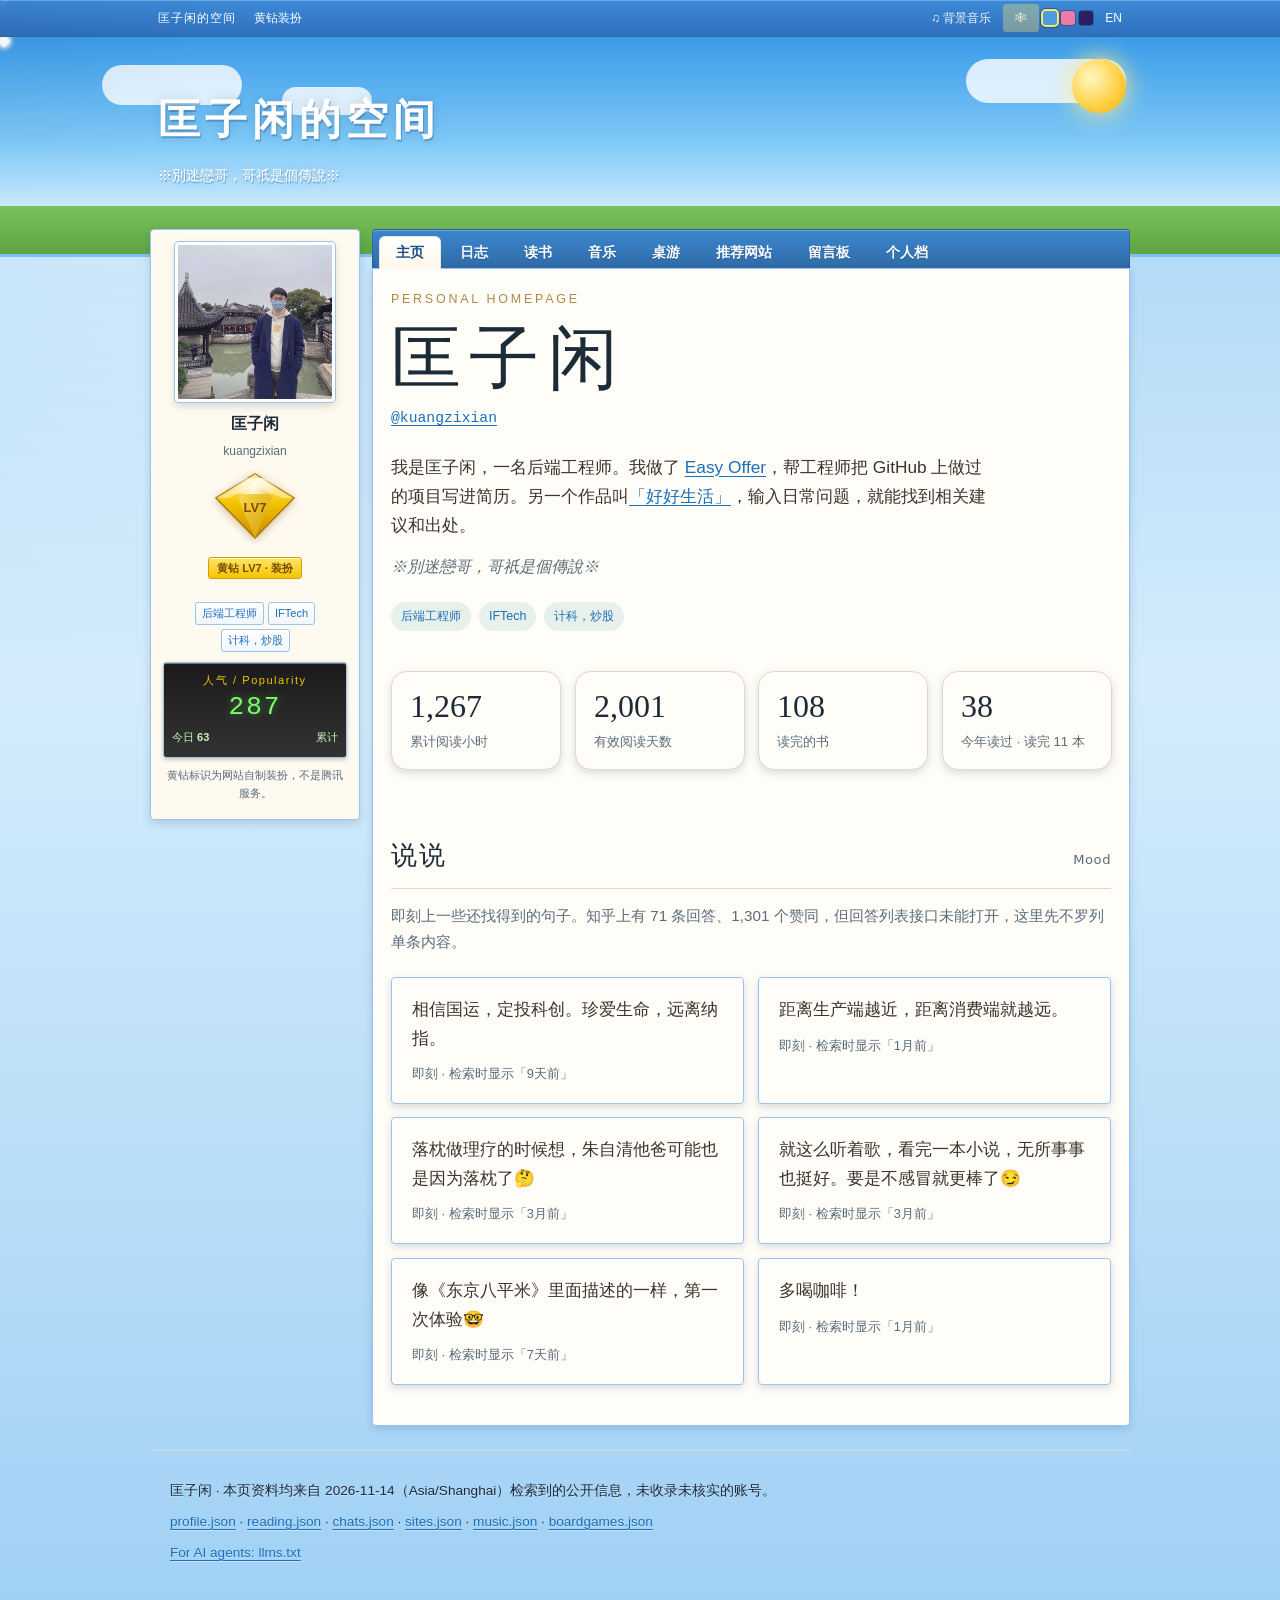
==== index.html @ 52e5527d "Add static writing pages, a real 404, and server-rendered site cards. Each conversation now has its " ====
<!DOCTYPE html>
<html lang="zh-CN">
<head>
  <meta charset="utf-8">
  <meta name="google-site-verification" content="lDadaDPYM0Q5_-bTVCA_1Cc9ZjYmkZ7_i1pxehuNbMg" />
  <meta name="viewport" content="width=device-width, initial-scale=1">
  <title>匡子闲（kuangzixian）｜后端工程师的个人主页</title>
  <meta name="description" content="匡子闲（kuangzixian）是一名后端工程师。他开发了 Easy Offer，用 GitHub 项目经历帮工程师整理简历，也做了「好好生活」（easy-life），方便读者按问题查找有出处的生活建议。">
  <meta name="author" content="匡子闲">
  <meta name="keywords" content="匡子闲,kuangzixian,后端工程师,微信读书,阅读">
  <meta property="og:type" content="website">
  <meta property="og:site_name" content="匡子闲的空间">
  <meta property="og:title" content="匡子闲（kuangzixian）｜后端工程师的个人主页">
  <meta property="og:description" content="匡子闲（kuangzixian）是一名后端工程师。他开发了 Easy Offer，用 GitHub 项目经历帮工程师整理简历，也做了「好好生活」（easy-life），方便读者按问题查找有出处的生活建议。">
  <meta property="og:url" content="https://kuangzixian.pages.dev/">
  <meta property="og:image" content="https://kuangzixian.pages.dev/images/avatar.jpg">
  <meta property="og:image:alt" content="匡子闲">
  <meta property="og:locale" content="zh_CN">
  <meta property="og:locale:alternate" content="en_US">
  <meta name="twitter:card" content="summary">
  <meta name="twitter:title" content="匡子闲（kuangzixian）｜后端工程师的个人主页">
  <meta name="twitter:description" content="匡子闲（kuangzixian）是一名后端工程师。他开发了 Easy Offer，用 GitHub 项目经历帮工程师整理简历，也做了「好好生活」（easy-life），方便读者按问题查找有出处的生活建议。">
  <meta name="twitter:image" content="https://kuangzixian.pages.dev/images/avatar.jpg">
  <meta name="twitter:image:alt" content="匡子闲">
  <meta name="theme-color" content="#4a9de0" id="themeColor">
  <script>
  (function () {
    try {
      var l = localStorage.getItem("kuang-lang");
      if (l === "en") document.documentElement.setAttribute("lang", "en");
      var s = localStorage.getItem("kuang-skin");
      if (s !== "blue" && s !== "pink" && s !== "night") {
        s = localStorage.getItem("kuang-theme") === "dark" ? "night" : "blue";
      }
      document.documentElement.setAttribute("data-skin", s);
      document.documentElement.setAttribute("data-theme", s === "night" ? "dark" : "light");
      var colors = { blue: "#4a9de0", pink: "#ee7aa8", night: "#1b1530" };
      var m = document.getElementById("themeColor");
      if (m) m.setAttribute("content", colors[s] || colors.blue);
    } catch (e) {}
    var raw = (location.hash || "#home").replace(/^#/, "").split("?")[0];
    var map = {
      "": "home", top: "home", home: "home",
      writing: "writing", logs: "writing", log: "writing",
      reading: "reading",
      music: "music",
      boardgames: "boardgames", games: "boardgames",
      sites: "sites", links: "sites", friends: "sites",
      guestbook: "guestbook",
      profile: "profile", projects: "profile", social: "profile",
      ideas: "home"
    };
    var tab = map[raw] || "home";
    document.documentElement.setAttribute("data-tab", tab);
  })();
  </script>
  <link rel="icon" href="images/avatar.jpg" type="image/jpeg">
  <link rel="canonical" href="https://kuangzixian.pages.dev/">
  <link rel="alternate" type="text/markdown" href="/index.md" title="Markdown homepage">
  <link rel="alternate" type="text/plain" href="/llms.txt" title="llms.txt">
  <link rel="alternate" type="application/json" href="data/profile.json" title="Machine-readable profile">
  <link rel="alternate" type="application/json" href="data/reading.json" title="WeChat Reading summary">
  <link rel="alternate" type="application/json" href="data/chats.json" title="ChatGPT conversations">
  <link rel="alternate" type="application/json" href="data/music.json" title="Music taste summary">
  <link rel="alternate" type="text/markdown" href="/music.md" title="Markdown music taste">
  <link rel="alternate" type="application/json" href="data/boardgames.json" title="Board games">
  <link rel="alternate" type="text/markdown" href="/boardgames.md" title="Markdown board games">
  <link rel="alternate" type="application/json" href="data/sites.json" title="Recommended sites">
  <link rel="alternate" type="text/markdown" href="/sites.md" title="Markdown recommended sites">
  <link rel="stylesheet" href="css/style.css">
  <link rel="stylesheet" href="css/qzone.css">
  <script type="application/ld+json">
  {
    "@context": "https://schema.org",
    "@type": "ProfilePage",
    "url": "https://kuangzixian.pages.dev/",
    "name": "匡子闲的个人主页",
    "mainEntity": {
      "@type": "Person",
      "@id": "https://kuangzixian.pages.dev/#person",
      "name": "匡子闲",
      "alternateName": "kuangzixian",
      "url": "https://kuangzixian.pages.dev/",
      "image": "https://kuangzixian.pages.dev/images/avatar.jpg",
      "jobTitle": "后端工程师",
      "description": "匡子闲（kuangzixian）是一名后端工程师。他开发了 Easy Offer，用 GitHub 项目经历帮工程师整理简历，也做了「好好生活」（easy-life），方便读者按问题查找有出处的生活建议。",
      "sameAs": [
        "https://juejin.cn/user/395479918591006",
        "https://m.okjike.com/users/7200D7D3-3A5A-47E7-B206-FC4033D97E0F",
        "https://github.com/kuangzixian",
        "https://www.zhihu.com/people/b26a1e7eb8e8f94af557647b44bf1bad"
      ],
      "knowsAbout": [
        {"@type": "Game", "name": "狼人杀", "alternateName": "Werewolf"},
        {"@type": "Game", "name": "阿瓦隆", "alternateName": "The Resistance: Avalon"},
        {"@type": "Game", "name": "璀璨宝石", "alternateName": "Splendor"},
        {"@type": "Game", "name": "Scout"},
        {"@type": "Game", "name": "炸弹猫", "alternateName": "Exploding Kittens"},
        {"@type": "Game", "name": "花砖物语", "alternateName": "Azul"},
        {"@type": "Game", "name": "奶酪大盗", "alternateName": "Cheese Thief"}
      ]
    }
  }
  </script>
</head>
  <body class="qzone-body">
  <a class="skip" href="#main">跳到正文 Skip to content</a>
  <div class="qz-topbar">
    <div class="qz-topbar-inner">
      <a class="qz-top-name" href="#home">匡子闲的空间</a>
      <span class="qz-top-extra zh">黄钻装扮</span>
      <span class="qz-top-extra en-only">Yellow Diamond skin</span>
      <div class="qz-top-actions">
        <button type="button" id="qzMusic" class="qz-music" aria-expanded="false" aria-controls="qzMusicBox" aria-label="背景音乐">
          ♫ <span id="qzMusicState" class="qz-music-state"><span class="zh">背景音乐</span><span class="en-only">Music</span></span>
        </button>
        <button type="button" id="qzSnowBtn" class="qz-snow-btn" aria-pressed="true" title="飘雪特效" aria-label="飘雪特效：开">❄</button>
        <div class="qz-desktop-tools">
          <button type="button" class="qz-skin-dot" data-skin-set="blue" title="晴空蓝" aria-label="晴空蓝皮肤"></button>
          <button type="button" class="qz-skin-dot" data-skin-set="pink" title="粉钻粉" aria-label="粉钻粉皮肤"></button>
          <button type="button" class="qz-skin-dot" data-skin-set="night" title="夜空" aria-label="夜空皮肤"></button>
          <button class="lang-toggle" type="button" id="langToggle" aria-label="Switch language">EN</button>
        </div>
        <div class="qz-menu">
          <button type="button" id="qzMenuBtn" class="qz-menu-btn" aria-expanded="false" aria-controls="qzMenuPanel">
            <span class="zh">设置</span><span class="en-only">Menu</span>
          </button>
          <div id="qzMenuPanel" class="qz-menu-panel" hidden>
            <p class="qz-menu-label"><span class="zh">皮肤</span><span class="en-only">Skin</span></p>
            <div class="qz-skin-row">
              <button type="button" class="qz-skin-choice" data-skin-set="blue">晴空蓝</button>
              <button type="button" class="qz-skin-choice" data-skin-set="pink">粉钻粉</button>
              <button type="button" class="qz-skin-choice" data-skin-set="night">夜空</button>
            </div>
            <button type="button" id="qzSnowToggle" class="qz-snow-toggle" aria-pressed="true">
              <span class="zh">飘雪特效：开</span><span class="en-only">Snow: On</span>
            </button>
            <button class="lang-toggle qz-menu-lang" type="button" id="langToggleMobile" aria-label="Switch language">EN</button>
          </div>
        </div>
      </div>
    </div>
  </div>

  <div class="qz-banner" id="top">
    <span class="qz-cloud"></span>
    <span class="qz-cloud"></span>
    <span class="qz-cloud"></span>
    <span class="qz-sun" aria-hidden="true"></span>
    <span class="qz-sparkle"></span>
    <span class="qz-sparkle"></span>
    <span class="qz-sparkle"></span>
    <span class="qz-sparkle"></span>
    <div class="qz-banner-text">
      <p class="qz-space-name">匡子闲的空间</p>
      <p class="qz-sign zh"><span class="type-target">※別迷戀哥，哥祇是個傳說※</span></p>
      <p class="qz-sign en-only"><span class="type-target">Don't fall for me, I'm just a legend.</span></p>
    </div>
  </div>

  <div class="qz-shell">
    <aside class="qz-side">
      <div class="qz-avatar-wrap">
        <img class="portrait" src="images/avatar.jpg" width="160" height="160" alt="匡子闲的公开即刻头像：江南水乡场景中的个人照片">
      </div>
      <p class="qz-nick">匡子闲</p>
      <p class="qz-handle">kuangzixian</p>
      <div class="qz-vip">
            <div class="qz-diamond" aria-hidden="true">
              <svg viewBox="0 0 86 72" xmlns="http://www.w3.org/2000/svg">
                <defs>
                  <linearGradient id="qzGold" x1="0" y1="0" x2="0" y2="1">
                    <stop offset="0%" stop-color="#fff4a8"/>
                    <stop offset="45%" stop-color="#f5c400"/>
                    <stop offset="100%" stop-color="#c68600"/>
                  </linearGradient>
                  <linearGradient id="qzGoldSide" x1="0" y1="0" x2="1" y2="1">
                    <stop offset="0%" stop-color="#ffe56a"/>
                    <stop offset="100%" stop-color="#d4a000"/>
                  </linearGradient>
                </defs>
                <polygon points="43,4 82,28 43,68 4,28" fill="url(#qzGold)" stroke="#a87800" stroke-width="1.5"/>
                <polygon points="43,4 60,28 43,68 26,28" fill="url(#qzGoldSide)" opacity="0.85"/>
                <polygon points="4,28 43,4 82,28 70,28 43,16 16,28" fill="#fff6c0" opacity="0.55"/>
                <text x="43" y="42" text-anchor="middle" font-size="13" font-weight="700" font-family="Tahoma, 'Microsoft YaHei', sans-serif" fill="#7a4a00">LV7</text>
              </svg>
              <span class="shine"></span>
            </div>
        <p class="qz-vip-label" title="空间装扮：自制黄钻徽章 LV7，非腾讯会员标识">
          <span class="zh">黄钻 LV7 · 装扮</span>
          <span class="en-only">Yellow Diamond LV7 · costume</span>
        </p>
      </div>
      <div class="qz-tags tags">
        <span class="tag">后端工程师</span>
        <span class="tag">IFTech</span>
        <span class="tag">计科，炒股</span>
      </div>
      <div class="qz-counter" id="qzVisitBoard" aria-label="访问量">
        <div class="qz-counter-kicker">人气 / Popularity</div>
        <div class="qz-counter-total" id="qzVisitTotal">287</div>
        <div class="qz-counter-sub">
          <span><span class="zh">今日</span><span class="en-only">Today</span> <strong id="qzVisitToday">63</strong></span>
          <span><span class="zh">累计</span><span class="en-only">Total</span></span>
        </div>
      </div>
      <p class="qz-note zh">黄钻标识为网站自制装扮，不是腾讯服务。</p>
      <p class="qz-note en-only">The Yellow Diamond badge is a homemade costume, not a Tencent product.</p>
    </aside>

    <div class="qz-content">
      <nav class="qz-tabs" id="qzTabs" role="tablist" aria-label="空间栏目">
        <a class="qz-tab" role="tab" data-tab="home" href="#home" aria-controls="home"><span class="zh">主页</span><span class="en-only">Home</span></a>
        <a class="qz-tab" role="tab" data-tab="writing" href="#writing" aria-controls="writing"><span class="zh">日志</span><span class="en-only">Logs</span></a>
        <a class="qz-tab" role="tab" data-tab="reading" href="#reading" aria-controls="reading"><span class="zh">读书</span><span class="en-only">Reading</span></a>
        <a class="qz-tab" role="tab" data-tab="music" href="#music" aria-controls="music"><span class="zh">音乐</span><span class="en-only">Music</span></a>
        <a class="qz-tab" role="tab" data-tab="boardgames" href="#boardgames" aria-controls="boardgames"><span class="zh">桌游</span><span class="en-only">Games</span></a>
        <a class="qz-tab" role="tab" data-tab="sites" href="#sites" aria-controls="sites"><span class="zh">推荐网站</span><span class="en-only">Sites</span></a>
        <a class="qz-tab" role="tab" data-tab="guestbook" href="#guestbook" aria-controls="guestbook"><span class="zh">留言板</span><span class="en-only">Guestbook</span></a>
        <a class="qz-tab" role="tab" data-tab="profile" href="#profile" aria-controls="profile"><span class="zh">个人档</span><span class="en-only">Profile</span></a>
      </nav>

      <main id="main" class="qz-main">
        <div id="home" class="tab-panel" role="tabpanel" aria-labelledby="home">
      <section class="hero">
      <div>
        <p class="kicker">Personal homepage</p>
        <h1>匡子闲</h1>
        <p class="handle"><a href="https://github.com/kuangzixian" rel="me">@kuangzixian</a></p>
        <p class="bio zh">我是匡子闲，一名后端工程师。我做了 <a href="https://github.com/kuangzixian/easy-offer">Easy Offer</a>，帮工程师把 GitHub 上做过的项目写进简历。另一个作品叫<a href="https://github.com/kuangzixian/easy-life">「好好生活」</a>，输入日常问题，就能找到相关建议和出处。</p>
        <p class="bio en-only">I’m 匡子闲 (kuangzixian), a backend engineer. I built <a href="https://github.com/kuangzixian/easy-offer">Easy Offer</a> to help engineers turn their GitHub work into a résumé. With <a href="https://github.com/kuangzixian/easy-life">好好生活 (easy-life)</a>, readers can look up everyday questions and trace the advice back to its source.</p>
        <p class="motto zh">※別迷戀哥，哥祇是個傳說※</p>
        <p class="motto en-only">Don't fall for me, I'm just a legend.</p>
        <div class="tags">
          <span class="tag">后端工程师</span>
          <span class="tag">IFTech</span>
          <span class="tag">计科，炒股</span>
        </div>
      </div>
    </section>

    <div class="hero-stats" aria-label="阅读概览">
      <a class="rstat" href="#reading">
        <p class="rstat-value" data-count="1267" data-format="comma">1,267</p>
        <p class="rstat-label zh">累计阅读小时</p>
        <p class="rstat-label en-only">hours read</p>
      </a>
      <a class="rstat" href="#reading">
        <p class="rstat-value" data-count="2001" data-format="comma">2,001</p>
        <p class="rstat-label zh">有效阅读天数</p>
        <p class="rstat-label en-only">days with reading</p>
      </a>
      <a class="rstat" href="#reading">
        <p class="rstat-value" data-count="108">108</p>
        <p class="rstat-label zh">读完的书</p>
        <p class="rstat-label en-only">books finished</p>
      </a>
      <a class="rstat" href="#reading">
        <p class="rstat-value" data-count="38">38</p>
        <p class="rstat-label zh">今年读过 · 读完 11 本</p>
        <p class="rstat-label en-only">opened in 2026 · 11 finished</p>
      </a>
    </div>


    <section id="ideas">
      <div class="section-head">
        <h2>说说</h2>
        <span class="en">Mood</span>
      </div>
      <p class="lede zh">即刻上一些还找得到的句子。知乎上有 71 条回答、1,301 个赞同，但回答列表接口未能打开，这里先不罗列单条内容。</p>
      <p class="lede en-only">A few lines still visible on Jike. The Zhihu profile shows 71 answers and 1,301 upvotes, but the answers list could not be fetched, so individual answers are not listed here.</p>

      <div class="thoughts">
        <article class="card thought">
          <blockquote>相信国运，定投科创。珍爱生命，远离纳指。</blockquote>
          <footer><span class="zh">即刻 · 检索时显示「9天前」</span><span class="en-only">Jike · shown as “9 days ago” when retrieved</span></footer>
        </article>
        <article class="card thought">
          <blockquote>距离生产端越近，距离消费端就越远。</blockquote>
          <footer><span class="zh">即刻 · 检索时显示「1月前」</span><span class="en-only">Jike · shown as “1 month ago” when retrieved</span></footer>
        </article>
        <article class="card thought">
          <blockquote>落枕做理疗的时候想，朱自清他爸可能也是因为落枕了🤔</blockquote>
          <footer><span class="zh">即刻 · 检索时显示「3月前」</span><span class="en-only">Jike · shown as “3 months ago” when retrieved</span></footer>
        </article>
        <article class="card thought">
          <blockquote>就这么听着歌，看完一本小说，无所事事也挺好。要是不感冒就更棒了😏</blockquote>
          <footer><span class="zh">即刻 · 检索时显示「3月前」</span><span class="en-only">Jike · shown as “3 months ago” when retrieved</span></footer>
        </article>
        <article class="card thought">
          <blockquote>像《东京八平米》里面描述的一样，第一次体验🤓</blockquote>
          <footer><span class="zh">即刻 · 检索时显示「7天前」</span><span class="en-only">Jike · shown as “7 days ago” when retrieved</span></footer>
        </article>
        <article class="card thought">
          <blockquote>多喝咖啡！</blockquote>
          <footer><span class="zh">即刻 · 检索时显示「1月前」</span><span class="en-only">Jike · shown as “1 month ago” when retrieved</span></footer>
        </article>
      </div>
    </section>

        </div>

                <section id="reading" class="tab-panel" role="tabpanel">
      <div class="section-head">
        <h2>读书</h2>
        <span class="en">Reading</span>
      </div>
      <p class="lede zh">来自微信读书，检索于 2026-11-14（Asia/Shanghai）。统计数字是官方汇总口径，可能包含未出现在公开书架上的记录。下面的书单、封面、划线和想法只展示公开书架里的内容；已排除 9 本私密书和「文章收藏」。</p>
      <p class="lede en-only">From WeChat Reading, retrieved on 14 Nov 2026 (Asia/Shanghai). Official totals may include records not on the public shelf. Titles, covers and notes below are public-shelf items only; 9 private books and the “Articles” entry are omitted.</p>

      <article class="card year-progress">
        <h3><span class="zh">2026 年阅读进度</span><span class="en-only">2026 reading progress</span></h3>
        <p class="tiny zh">截至 2026-11-14。数字来自微信读书官方统计，不是逐日打卡热力图。</p>
        <p class="tiny en-only">As of 14 Nov 2026. Official WeChat Reading totals, not a day-by-day heatmap.</p>
        <div class="yp-rows">
          <div class="yp-row">
            <div class="yp-label"><span class="zh">这一年已过</span><span class="en-only">Year elapsed</span></div>
            <div class="progress" role="img" aria-label="318 / 365"><span style="width:87.1%"></span></div>
            <div class="yp-num">318<span class="yp-den"> / 365</span></div>
          </div>
          <div class="yp-row">
            <div class="yp-label"><span class="zh">其中有阅读</span><span class="en-only">Days with reading</span></div>
            <div class="progress" role="img" aria-label="227 / 318"><span style="width:71.4%"></span></div>
            <div class="yp-num">227<span class="yp-den"> / 318</span></div>
          </div>
          <div class="yp-row">
            <div class="yp-label"><span class="zh">11 月</span><span class="en-only">November</span></div>
            <div class="progress" role="img" aria-label="14 / 14"><span style="width:100%"></span></div>
            <div class="yp-num">14<span class="yp-den"> / 14</span></div>
          </div>
        </div>
        <p class="tiny zh">今年已读 38 本、读完 11 本；11 月截至检索日，每天都有阅读。</p>
        <p class="tiny en-only">38 books opened and 11 finished this year. In November, every day up to the retrieval date had reading.</p>
      </article>

      <aside class="draw-panel" aria-label="随机抽一本书">
        <button class="play-btn" type="button" id="drawBook">
          <span class="zh">随机抽一本书</span><span class="en-only">Random book</span>
        </button>
        <div class="card draw-result" id="drawResult" hidden></div>
      </aside>

      <div class="stat-grid">
        <article class="card">
          <h3>累计</h3>
          <div class="kv"><span class="k">总时长</span><span class="v">1,267小时7分钟</span></div>
<div class="kv"><span class="k">有效阅读</span><span class="v">2,001 天</span></div>
<div class="kv"><span class="k">读过 / 读完</span><span class="v">376本 / 108本</span></div>
<div class="kv"><span class="k">笔记</span><span class="v">1545条</span></div>
<div class="kv"><span class="k">内容偏好</span><span class="v">文学</span></div>
<div class="kv"><span class="k">时段偏好</span><span class="v">夜晚</span></div>
        </article>
        <article class="card">
          <h3>2026 年</h3>
          <div class="kv"><span class="k">时长</span><span class="v">232小时6分钟</span></div>
<div class="kv"><span class="k">有效阅读</span><span class="v">227天</span></div>
<div class="kv"><span class="k">自然日均</span><span class="v">43分钟</span></div>
<div class="kv"><span class="k">读过 / 读完</span><span class="v">38本 / 11本</span></div>
<div class="kv"><span class="k">偏好</span><span class="v">文学</span></div>
        </article>
        <article class="card">
          <h3>2026 年 11 月</h3>
          <div class="kv"><span class="k">时长</span><span class="v">2小时10分钟</span></div>
<div class="kv"><span class="k">有效阅读</span><span class="v">14天</span></div>
<div class="kv"><span class="k">自然日均</span><span class="v">9分钟</span></div>
<div class="kv"><span class="k">读过 / 读完</span><span class="v">2本 / 1本</span></div>
<div class="kv"><span class="k">偏好</span><span class="v">个人成长</span></div>
        </article>
        <article class="card">
          <h3>分类偏好</h3>
          <p class="tiny zh">按时长排列，来自官方阅读统计。</p>
          <div class="bars"><div class="bar-row"><span>文学</span><div class="bar" aria-hidden="true"><span style="width:62%"></span></div><span>58本</span></div><div class="bar-row"><span>影视原著</span><div class="bar" aria-hidden="true"><span style="width:61%"></span></div><span>36本</span></div><div class="bar-row"><span>计算机</span><div class="bar" aria-hidden="true"><span style="width:42%"></span></div><span>90本</span></div><div class="bar-row"><span>经济理财</span><div class="bar" aria-hidden="true"><span style="width:40%"></span></div><span>53本</span></div><div class="bar-row"><span>社会小说</span><div class="bar" aria-hidden="true"><span style="width:25%"></span></div><span>25本</span></div><div class="bar-row"><span>历史</span><div class="bar" aria-hidden="true"><span style="width:21%"></span></div><span>12本</span></div></div>
        </article>
      </div>

      <h3 class="subhead">正在读</h3>
      <div class="now-grid">
        <article class="card now-card"><a class="book-link" href="https://weread.qq.com/web/reader/9c832160726e7bfb9c8c02d" rel="noopener noreferrer">
        <img class="cover" src="images/books/b-40795131.jpg" alt="《Go语言底层原理剖析》封面" width="72" height="96" loading="lazy">
        <div class="now-body">
          <h3>Go语言底层原理剖析 </h3>
          <p class="by">郑建勋</p>
          <div class="progress" aria-label="进度 95%"><span style="width:95%"></span></div>
          <p class="meta">95% · 最近阅读 2026-10-08</p>
        </div></a></article><article class="card now-card"><a class="book-link" href="https://weread.qq.com/web/reader/0683235058c1e6068bd239f" rel="noopener noreferrer">
        <img class="cover" src="images/books/b-573926.jpg" alt="《如何高效学习：1年完成麻省理工4年33门课程的整体性学习法》封面" width="72" height="96" loading="lazy">
        <div class="now-body">
          <h3>如何高效学习：1年完成麻省理工4年33门课程的整体性学习法 <span class="pill">重读</span></h3>
          <p class="by">斯科特·扬</p>
          <div class="progress" aria-label="进度 99%"><span style="width:99%"></span></div>
          <p class="meta">99% · 最近阅读 2026-10-17</p>
        </div></a></article><article class="card now-card"><a class="book-link" href="https://weread.qq.com/web/reader/55e32900813ab9640g017ec0" rel="noopener noreferrer">
        <img class="cover" src="images/books/b-3300122247.jpg" alt="《因为独特》封面" width="72" height="96" loading="lazy">
        <div class="now-body">
          <h3>因为独特 </h3>
          <p class="by">李翔</p>
          <div class="progress" aria-label="进度 15%"><span style="width:15%"></span></div>
          <p class="meta">15% · 最近阅读 2026-10-28</p>
        </div></a></article><article class="card now-card"><a class="book-link" href="https://weread.qq.com/web/reader/3fe328b072517cbf3fea609" rel="noopener noreferrer">
        <img class="cover" src="images/books/b-38894783.jpg" alt="《凤凰架构：构建可靠的大型分布式系统》封面" width="72" height="96" loading="lazy">
        <div class="now-body">
          <h3>凤凰架构：构建可靠的大型分布式系统 </h3>
          <p class="by">周志明</p>
          <div class="progress" aria-label="进度 9%"><span style="width:9%"></span></div>
          <p class="meta">9% · 最近阅读 2026-10-25</p>
        </div></a></article><article class="card now-card"><a class="book-link" href="https://weread.qq.com/web/reader/e9032c1071e8af44e90ae59" rel="noopener noreferrer">
        <img class="cover" src="images/books/b-32026436.jpg" alt="《日本蜡烛图技术：古老东方投资术的现代指南》封面" width="72" height="96" loading="lazy">
        <div class="now-body">
          <h3>日本蜡烛图技术：古老东方投资术的现代指南 </h3>
          <p class="by">史蒂夫·尼森</p>
          <div class="progress" aria-label="进度 6%"><span style="width:6%"></span></div>
          <p class="meta">6% · 最近阅读 2026-10-20</p>
        </div></a></article><article class="card now-card"><a class="book-link" href="https://weread.qq.com/web/reader/657323107171e29b657dacd" rel="noopener noreferrer">
        <img class="cover" src="images/books/b-24240795.jpg" alt="《撒旦探戈（2025诺奖得主作品）》封面" width="72" height="96" loading="lazy">
        <div class="now-body">
          <h3>撒旦探戈（2025诺奖得主作品） </h3>
          <p class="by">[匈牙利]克拉斯诺霍尔卡伊·拉斯洛</p>
          <div class="progress" aria-label="进度 5%"><span style="width:5%"></span></div>
          <p class="meta">5% · 最近阅读 2026-10-25</p>
        </div></a></article>
      </div>

      <h3 class="subhead">读完</h3>
      <p class="lede zh">官方统计累计读完 108 本、今年 11 本。这里只列出公开书架上能核对到读完时间的书。</p>
      <p class="lede en-only">Official totals: 108 finished in all, 11 this year. Only public-shelf titles with a finish date are listed here.</p>
      <div class="fin-grid">
        <article class="card fin-card"><a class="book-link" href="https://weread.qq.com/web/reader/c4332ab0813ab7f5cg017038" rel="noopener noreferrer">
        <img class="cover" src="images/books/b-3300063647.jpg" alt="《东京八平米》封面" width="72" height="96" loading="lazy">
        <div>
          <h3>东京八平米</h3>
          <p class="by">吉井忍</p>
          <p class="meta">读完于 2026-10-20</p>
        </div></a></article><article class="card fin-card"><a class="book-link" href="https://weread.qq.com/web/reader/0683235058c1e6068bd239f" rel="noopener noreferrer">
        <img class="cover" src="images/books/b-573926.jpg" alt="《如何高效学习：1年完成麻省理工4年33门课程的整体性学习法》封面" width="72" height="96" loading="lazy">
        <div>
          <h3>如何高效学习：1年完成麻省理工4年33门课程的整体性学习法</h3>
          <p class="by">斯科特·扬</p>
          <p class="meta">读完于 2023-06-03 · 后来又翻到 99%</p>
        </div></a></article><article class="card fin-card"><a class="book-link" href="https://weread.qq.com/web/reader/f343248072895ed9f34f408" rel="noopener noreferrer">
        <img class="cover" src="images/books/b-42557145.jpg" alt="《Go语言精进之路：从新手到高手的编程思想、方法和技巧1》封面" width="72" height="96" loading="lazy">
        <div>
          <h3>Go语言精进之路：从新手到高手的编程思想、方法和技巧1</h3>
          <p class="by">白明</p>
          <p class="meta">读完于 2022-05-11 · 后来又翻到 79%</p>
        </div></a></article><article class="card fin-card"><a class="book-link" href="https://weread.qq.com/web/reader/cc0329f0720867eecc0f00a" rel="noopener noreferrer">
        <img class="cover" src="images/books/b-34105326.jpg" alt="《Head First Go语言程序设计》封面" width="72" height="96" loading="lazy">
        <div>
          <h3>Head First Go语言程序设计</h3>
          <p class="by">杰伊·麦克格瑞恩</p>
          <p class="meta">读完于 2021-11-26 · 后来又翻到 86%</p>
        </div></a></article>
      </div>

      <h3 class="subhead">几本简介</h3>
      <p class="lede zh">简介摘自微信读书的书籍介绍，略作截取，不是我自己写的书评。</p>
      <p class="lede en-only">Short blurbs are taken from WeChat Reading’s official book introductions, not personal reviews.</p>
      <div class="feat-grid">
        <article class="card feat-card"><a class="book-link" href="https://weread.qq.com/web/reader/c4332ab0813ab7f5cg017038" rel="noopener noreferrer">
        <img class="cover" src="images/books/b-3300063647.jpg" alt="《东京八平米》封面" width="80" height="108" loading="lazy">
        <div>
          <h3>东京八平米</h3>
          <p class="by">吉井忍</p>
          <p class="intro">日籍华语作家吉井忍的全新散文集，是其对在东京亲手建立起另一种日常的记录。八平米在日本被称为“四畳半”，即只有四个半榻榻米大小的房间，租金便宜。</p>
        </div></a></article><article class="card feat-card"><a class="book-link" href="https://weread.qq.com/web/reader/0683235058c1e6068bd239f" rel="noopener noreferrer">
        <img class="cover" src="images/books/b-573926.jpg" alt="《如何高效学习：1年完成麻省理工4年33门课程的整体性学习法》封面" width="80" height="108" loading="lazy">
        <div>
          <h3>如何高效学习：1年完成麻省理工4年33门课程的整体性学习法</h3>
          <p class="by">斯科特·扬</p>
          <p class="intro">一位因为快速学习而成名的神奇小子，他应用自己发明的学习方法，完成了10天搞定线性代数，1年学习4年MIT课程的“不可能任务”。</p>
        </div></a></article><article class="card feat-card"><a class="book-link" href="https://weread.qq.com/web/reader/f343248072895ed9f34f408" rel="noopener noreferrer">
        <img class="cover" src="images/books/b-42557145.jpg" alt="《Go语言精进之路：从新手到高手的编程思想、方法和技巧1》封面" width="80" height="108" loading="lazy">
        <div>
          <h3>Go语言精进之路：从新手到高手的编程思想、方法和技巧1</h3>
          <p class="by">白明</p>
          <p class="intro">Go入门容易，精进难，如何才能像Go开发团队那样写出符合Go思维和语言惯例的高质量代码呢？本书将从编程思维和实践技巧2个维度给出答案，帮助你在Go进阶的路上事半功倍。</p>
        </div></a></article><article class="card feat-card"><a class="book-link" href="https://weread.qq.com/web/reader/55e32900813ab9640g017ec0" rel="noopener noreferrer">
        <img class="cover" src="images/books/b-3300122247.jpg" alt="《因为独特》封面" width="80" height="108" loading="lazy">
        <div>
          <h3>因为独特</h3>
          <p class="by">李翔</p>
          <p class="intro">“详谈”系列是知名商业记者李翔撰写的系列人物访谈，“详谈·商业现场”是对仍在一线的企业家的采访，带着来自现场的粗粝与力量、残酷与希望，是一部以人为单位的价值创造史。</p>
        </div></a></article>
      </div>

      <h3 class="subhead">笔记与划线</h3>
      <p class="lede zh">从公开书架里笔记较多的书中选了一部分自己的划线和想法。笔记总数按「想法 + 划线 + 书签」计算；这里不展示书签内容，也不收录他人书评。</p>
      <p class="lede en-only">A selection of my own highlights and thoughts from public-shelf books with the most notes. Totals use thoughts + underlines + bookmarks; bookmark text and third-party reviews are not included.</p>
      <div class="quote-stage">
        <div class="quote-toolbar">
          <p class="tiny zh">先看一句精选划线或想法。</p>
          <p class="tiny en-only">A curated highlight or thought.</p>
          <button class="play-btn" type="button" id="quoteNext">
            <span class="zh">换一句</span><span class="en-only">Another line</span>
          </button>
        </div>
        <article class="card quote-card" id="quoteCard" aria-live="polite"></article>
      </div>
      <div class="note-stack">
        <details class="card note-book" open><summary>东京八平米 <span class="note-count">9 条笔记</span></summary><div class="note-body"><img class="cover" src="images/books/b-3300063647.jpg" alt="《东京八平米》封面" width="56" height="76" loading="lazy"><ul class="note-list"><li class="note-hl"><span class="pill">划线</span><blockquote>我想把这本书悄悄地献给将要创建新生活的人。你的“小”不成问题，因为外面的世界足够大。</blockquote></li><li class="note-hl"><span class="pill">划线</span><blockquote>只要能够保持基本的卫生条件（包括采光和通风）以及健康需求（包括噪音小和空气质量好），房间的大小或装修好坏和你的幸福指数没有太大的关系，更重要的反而是人际关系和你的行动力。</blockquote></li><li class="note-hl"><span class="pill">划线</span><blockquote>若在北京或台北，我肯定会骂他一句“看什么看！”但这句用中文讲起来才爽，而日语只能说成“你看我干吗呢（何見てるんですか）”，有点长，语气笨拙</blockquote></li></ul></div></details><details class="card note-book"><summary>Go语言精进之路：从新手到高手的编程思想、方法和技巧1 <span class="note-count">62 条笔记</span></summary><div class="note-body"><img class="cover" src="images/books/b-42557145.jpg" alt="《Go语言精进之路：从新手到高手的编程思想、方法和技巧1》封面" width="56" height="76" loading="lazy"><ul class="note-list"><li class="note-hl"><span class="pill">划线</span><blockquote>Rob Pike的观点：“并发关乎结构，并行关乎执行。”</blockquote></li><li class="note-hl"><span class="pill">划线</span><blockquote>defer让进行资源释放（如文件描述符、锁）的过程变得优雅很多，也不易出错。但在性能敏感的程序中，defer带来的性能负担也是Gopher必须知晓和权衡的。</blockquote></li><li class="note-hl"><span class="pill">划线</span><blockquote>当使用close函数关闭channel时，所有阻塞到该channel上的goroutine都会得到通知</blockquote></li><li class="note-hl"><span class="pill">划线</span><blockquote>append、cap、len、make、new等内置函数是不可以直接作为deferred函数的，而close、copy、delete、print、recover等可以。</blockquote></li></ul></div></details><details class="card note-book"><summary>Head First Go语言程序设计 <span class="note-count">59 条笔记</span></summary><div class="note-body"><img class="cover" src="images/books/b-34105326.jpg" alt="《Head First Go语言程序设计》封面" width="56" height="76" loading="lazy"><ul class="note-list"><li class="note-thought"><span class="pill">想法</span><blockquote>可以在一个单独的函数中放置一个recover调用，并在引发panic的代码之前使用defer调用该函数。</blockquote><p>妙哇</p></li><li class="note-hl"><span class="pill">划线</span><blockquote>调用panic应该留给“不可能的”情况：错误表示的是程序中的错误，而不是用户方面的错误。</blockquote></li><li class="note-hl"><span class="pill">划线</span><blockquote>“defer”关键字确保函数调用发生，即使调用函数提前退出了。</blockquote></li><li class="note-hl"><span class="pill">划线</span><blockquote>在同一个包中定义多个同名的函数不被允许，即使它们有不同类型的参数。你可以定义多个相同名字的方法，只要它们分别属于不同的类型。</blockquote></li></ul></div></details><details class="card note-book"><summary>Go语言底层原理剖析 <span class="note-count">48 条笔记</span></summary><div class="note-body"><img class="cover" src="images/books/b-40795131.jpg" alt="《Go语言底层原理剖析》封面" width="56" height="76" loading="lazy"><ul class="note-list"><li class="note-thought"><span class="pill">想法</span><blockquote>但是在Go语言使用range时，变量k是一个堆上地址不变的对象，该地址存储的值会随着range遍历而发生变化。如果此时我们将变量k的地址放入协程save，以提供并发存储而不堵塞程序，那么最后的结果可能是后面的数据覆盖前面的数据，同时导致一些数据不被存储，并且每一次执行完存储的数据也是不明确的。</blockquote><p>Go 1.22解决了这个问题，现在直接调用没问题的</p></li><li class="note-hl"><span class="pill">划线</span><blockquote>如果你不知道如何退出一个协程，那么就不要创建这个协程</blockquote></li><li class="note-hl"><span class="pill">划线</span><blockquote>如果有一个长期运行的Goroutine并定期有defer和recover调用，则程序内存的使用量可能无限增长。</blockquote></li><li class="note-hl"><span class="pill">划线</span><blockquote>context在很大程度上利用了通道在close时会通知所有监听它的协程这一特性来实现</blockquote></li></ul></div></details><details class="card note-book"><summary>亲密关系（第6版） <span class="note-count">56 条笔记</span></summary><div class="note-body"><img class="cover" src="images/books/b-3300014124.jpg" alt="《亲密关系（第6版）》封面" width="56" height="76" loading="lazy"><ul class="note-list"><li class="note-thought"><span class="pill">想法</span><blockquote>另一个复杂之处是个体的CLalt是他/她主观认识的产物，从而存在一系列因素影响着人们对它的认知。自尊就是影响因素之一。如果人们不喜欢自己，他们会怀疑自己的吸引力，从而会低估自己与其他替代伴侣相处的前景</blockquote><p>这也是为什么一些优秀的女生会被PUA</p></li><li class="note-hl"><span class="pill">划线</span><blockquote>理想容易黯淡，魔咒会被打破，戏法终将被戳穿……浪漫随着时间推移而逐渐消逝，因为熟悉能使人更现实、毫无保留地审视对方；晌午刺眼的阳光最终驱散了月亮留下的迷人光晕</blockquote></li><li class="note-hl"><span class="pill">划线</span><blockquote>女性的友谊是“面对面”(face-to-face)，而男性的友谊则是“肩并肩”(side-by-side)。</blockquote></li><li class="note-hl"><span class="pill">划线</span><blockquote>失去通常比同等程度的得到对我们的影响更大；我们喜欢得到，但我们更憎恨失去</blockquote></li></ul></div></details><details class="card note-book"><summary>高性能MySQL（第4版） <span class="note-count">31 条笔记</span></summary><div class="note-body"><img class="cover" src="images/books/b-3300035678.jpg" alt="《高性能MySQL（第4版）》封面" width="56" height="76" loading="lazy"><ul class="note-list"><li class="note-hl"><span class="pill">划线</span><blockquote>InnoDB默认为REPEATABLE READ隔离级别，并且通过间隙锁(next-key locking)策略来防止在这个隔离级别上的幻读：InnoDB不只锁定在查询中涉及的行，还会对索引结构中的间隙进行锁定，以防止幻行被插入。</blockquote></li><li class="note-hl"><span class="pill">划线</span><blockquote>MVCC的工作原理是使用数据在某个时间点的快照来实现的。这意味着，无论事务运行多长时间，都可以看到数据的一致视图，也意味着不同的事务可以在同一时间看到同一张表中的不同数据！</blockquote></li><li class="note-hl"><span class="pill">划线</span><blockquote>最好不要在应用程序中混合使用存储引擎。失败的事务可能导致不一致的结果，因为某些部分可以回滚，而其他部分不能回滚。</blockquote></li></ul></div></details><details class="card note-book"><summary>股市趋势技术分析（原书第10版） <span class="note-count">30 条笔记</span></summary><div class="note-body"><img class="cover" src="images/books/b-917658.jpg" alt="《股市趋势技术分析（原书第10版）》封面" width="56" height="76" loading="lazy"><ul class="note-list"><li class="note-thought"><span class="pill">想法</span><blockquote>我们对止损指令的强调有所减弱，因为与新手相比，经验丰富的交易者不那么需要止损指令。</blockquote><p>我也从来不止损，不说话装高手。。。。。</p></li><li class="note-hl"><span class="pill">划线</span><blockquote>华尔街有一个经典说法：股票涨起来需要买盘推动，跌起来却像自由落体。</blockquote></li><li class="note-hl"><span class="pill">划线</span><blockquote>股价停留在三角形区域的时间越久，该形态的效力就越小（这恰恰与弹簧的原理相反）。</blockquote></li></ul></div></details><details class="card note-book"><summary>操作系统导论 <span class="note-count">22 条笔记</span></summary><div class="note-body"><img class="cover" src="images/books/b-30179184.jpg" alt="《操作系统导论》封面" width="56" height="76" loading="lazy"><ul class="note-list"><li class="note-hl"><span class="pill">划线</span><blockquote>即使它正确运行过一次，也不意味着它是正确的。</blockquote></li><li class="note-hl"><span class="pill">划线</span><blockquote>自旋锁不提供任何公平性保证。实际上，自旋的线程在竞争条件下可能会永远自旋。自旋锁没有公平性，可能会导致饿死。</blockquote></li><li class="note-hl"><span class="pill">划线</span><blockquote>与进程相比，线程之间的上下文切换有一点主要区别：地址空间保持不变（即不需要切换当前使用的页表）。</blockquote></li></ul></div></details>
      </div>

      <h3 class="subhead">书架</h3>
      <p class="lede zh">公开书架 179 本电子书 + 2 本有声书，按最近阅读排列。</p>
      <p class="lede en-only">179 public ebooks and 2 audiobooks, sorted by last read.</p>
      <div class="shelf-filters" role="toolbar" aria-label="按分类筛选书架"><button type="button" class="chip is-on" data-shelf-filter="all">全部 181</button><button type="button" class="chip" data-shelf-filter="计算机">计算机 62</button><button type="button" class="chip" data-shelf-filter="经济理财">经济理财 36</button><button type="button" class="chip" data-shelf-filter="文学">文学 20</button><button type="button" class="chip" data-shelf-filter="精品小说">精品小说 18</button><button type="button" class="chip" data-shelf-filter="个人成长">个人成长 8</button><button type="button" class="chip" data-shelf-filter="政治军事">政治军事 7</button><button type="button" class="chip" data-shelf-filter="历史">历史 5</button><button type="button" class="chip" data-shelf-filter="科学技术">科学技术 5</button><button type="button" class="chip" data-shelf-filter="哲学宗教">哲学宗教 3</button><button type="button" class="chip" data-shelf-filter="教育学习">教育学习 3</button><button type="button" class="chip" data-shelf-filter="心理">心理 3</button><button type="button" class="chip" data-shelf-filter="有声书">有声书 2</button><button type="button" class="chip" data-shelf-filter="原版书">原版书 2</button><button type="button" class="chip" data-shelf-filter="社会文化">社会文化 2</button><button type="button" class="chip" data-shelf-filter="男生小说">男生小说 1</button><button type="button" class="chip" data-shelf-filter="艺术">艺术 1</button><button type="button" class="chip" data-shelf-filter="人物传记">人物传记 1</button><button type="button" class="chip" data-shelf-filter="医学健康">医学健康 1</button><button type="button" class="chip" data-shelf-filter="生活百科">生活百科 1</button></div>
      <div class="shelf-grid" id="shelfGrid">
        <a class="shelf-card" data-cat="计算机" data-kind="book" href="https://weread.qq.com/web/reader/44f32bb071e1265344f0481" rel="noopener noreferrer">
      <img class="cover" src="images/books/b-31532627.jpg" alt="《领域驱动设计（Thoughtworks洞见）》封面" width="90" height="120" loading="lazy">
      <h3>领域驱动设计（Thoughtworks洞见） </h3>
      <p class="by">ThoughtWorks中国</p>
      <p class="meta">计算机 · 最近 2026-11-14</p></a><a class="shelf-card" data-cat="精品小说" data-kind="book" href="https://weread.qq.com/web/reader/69932920813abb4f8g018c3b" rel="noopener noreferrer">
      <img class="cover" src="images/books/b-3300200888.jpg" alt="《黑凤凰》封面" width="90" height="120" loading="lazy">
      <h3>黑凤凰 </h3>
      <p class="by">郑证因</p>
      <p class="meta">精品小说 · 最近 2026-11-13</p></a><a class="shelf-card" data-cat="精品小说" data-kind="book" href="https://weread.qq.com/web/reader/4d13201072205fa34d14987" rel="noopener noreferrer">
      <img class="cover" src="images/books/b-35676067.jpg" alt="《致敬本格推理黄金时代（套装共6册）》封面" width="90" height="120" loading="lazy">
      <h3>致敬本格推理黄金时代（套装共6册） </h3>
      <p class="by">[日]岛田庄司 [日]江户川乱步 [法]保罗·霍尔特等</p>
      <p class="meta">精品小说 · 最近 2026-11-13</p></a><article class="shelf-card" data-cat="有声书" data-kind="album">
      <img class="cover" src="images/books/a-3103003368.jpg" alt="《穷查理宝典》封面" width="90" height="120" loading="lazy">
      <h3>穷查理宝典 <span class="pill">有声书</span></h3>
      <p class="by">中信出版君</p>
      <p class="meta">有声书 · 最近 2026-11-08</p></article><a class="shelf-card" data-cat="经济理财" data-kind="book" href="https://weread.qq.com/web/reader/55e32900813ab9640g017ec0" rel="noopener noreferrer">
      <img class="cover" src="images/books/b-3300122247.jpg" alt="《因为独特》封面" width="90" height="120" loading="lazy">
      <h3>因为独特 </h3>
      <p class="by">李翔</p>
      <p class="meta">经济理财 · 最近 2026-10-28</p></a><a class="shelf-card" data-cat="精品小说" data-kind="book" href="https://weread.qq.com/web/reader/657323107171e29b657dacd" rel="noopener noreferrer">
      <img class="cover" src="images/books/b-24240795.jpg" alt="《撒旦探戈（2025诺奖得主作品）》封面" width="90" height="120" loading="lazy">
      <h3>撒旦探戈（2025诺奖得主作品） </h3>
      <p class="by">[匈牙利]克拉斯诺霍尔卡伊·拉斯洛</p>
      <p class="meta">精品小说 · 最近 2026-10-25</p></a><a class="shelf-card" data-cat="计算机" data-kind="book" href="https://weread.qq.com/web/reader/3fe328b072517cbf3fea609" rel="noopener noreferrer">
      <img class="cover" src="images/books/b-38894783.jpg" alt="《凤凰架构：构建可靠的大型分布式系统》封面" width="90" height="120" loading="lazy">
      <h3>凤凰架构：构建可靠的大型分布式系统 </h3>
      <p class="by">周志明</p>
      <p class="meta">计算机 · 最近 2026-10-25</p></a><a class="shelf-card" data-cat="计算机" data-kind="book" href="https://weread.qq.com/web/reader/ebb32f60813abb083g012f6c" rel="noopener noreferrer">
      <img class="cover" src="images/books/b-3300189472.jpg" alt="《大模型技术30讲》封面" width="90" height="120" loading="lazy">
      <h3>大模型技术30讲 </h3>
      <p class="by">[美]塞巴斯蒂安·拉施卡</p>
      <p class="meta">计算机 · 最近 2026-10-25</p></a><a class="shelf-card" data-cat="经济理财" data-kind="book" href="https://weread.qq.com/web/reader/e9032c1071e8af44e90ae59" rel="noopener noreferrer">
      <img class="cover" src="images/books/b-32026436.jpg" alt="《日本蜡烛图技术：古老东方投资术的现代指南》封面" width="90" height="120" loading="lazy">
      <h3>日本蜡烛图技术：古老东方投资术的现代指南 </h3>
      <p class="by">史蒂夫·尼森</p>
      <p class="meta">经济理财 · 最近 2026-10-20</p></a><a class="shelf-card" data-cat="文学" data-kind="book" href="https://weread.qq.com/web/reader/c4332ab0813ab7f5cg017038" rel="noopener noreferrer">
      <img class="cover" src="images/books/b-3300063647.jpg" alt="《东京八平米》封面" width="90" height="120" loading="lazy">
      <h3>东京八平米 <span class="pill">读完</span></h3>
      <p class="by">吉井忍</p>
      <p class="meta">文学 · 最近 2026-10-20</p></a><a class="shelf-card" data-cat="个人成长" data-kind="book" href="https://weread.qq.com/web/reader/0683235058c1e6068bd239f" rel="noopener noreferrer">
      <img class="cover" src="images/books/b-573926.jpg" alt="《如何高效学习：1年完成麻省理工4年33门课程的整体性学习法》封面" width="90" height="120" loading="lazy">
      <h3>如何高效学习：1年完成麻省理工4年33门课程的整体性学习法 <span class="pill">读完</span></h3>
      <p class="by">斯科特·扬</p>
      <p class="meta">个人成长 · 最近 2026-10-17</p></a><a class="shelf-card" data-cat="政治军事" data-kind="book" href="https://weread.qq.com/web/reader/088320005ced5c088746c42" rel="noopener noreferrer">
      <img class="cover" src="images/books/b-847196.jpg" alt="《君主论》封面" width="90" height="120" loading="lazy">
      <h3>君主论 </h3>
      <p class="by">尼科洛·马基雅维利</p>
      <p class="meta">政治军事 · 最近 2026-10-12</p></a><a class="shelf-card" data-cat="计算机" data-kind="book" href="https://weread.qq.com/web/reader/9c832160726e7bfb9c8c02d" rel="noopener noreferrer">
      <img class="cover" src="images/books/b-40795131.jpg" alt="《Go语言底层原理剖析》封面" width="90" height="120" loading="lazy">
      <h3>Go语言底层原理剖析 </h3>
      <p class="by">郑建勋</p>
      <p class="meta">计算机 · 最近 2026-10-08</p></a><a class="shelf-card" data-cat="计算机" data-kind="book" href="https://weread.qq.com/web/reader/d6132e40813abb567g014920" rel="noopener noreferrer">
      <img class="cover" src="images/books/b-3300201994.jpg" alt="《LangChain简明讲义：从0到1构建LLM应用程序》封面" width="90" height="120" loading="lazy">
      <h3>LangChain简明讲义：从0到1构建LLM应用程序 </h3>
      <p class="by">刘伟舟</p>
      <p class="meta">计算机 · 最近 2026-10-08</p></a><a class="shelf-card" data-cat="计算机" data-kind="book" href="https://weread.qq.com/web/reader/6393276071bc6e966392234" rel="noopener noreferrer">
      <img class="cover" src="images/books/b-29126294.jpg" alt="《深入理解TypeScript》封面" width="90" height="120" loading="lazy">
      <h3>深入理解TypeScript </h3>
      <p class="by">Basarat Ali Syed</p>
      <p class="meta">计算机 · 最近 2026-10-08</p></a><a class="shelf-card" data-cat="经济理财" data-kind="book" href="https://weread.qq.com/web/reader/39e32320813ab80a9g0141fd" rel="noopener noreferrer">
      <img class="cover" src="images/books/b-3300066974.jpg" alt="《以交易为生：20余年惊人获利，短线交易大师的内训体系》封面" width="90" height="120" loading="lazy">
      <h3>以交易为生：20余年惊人获利，短线交易大师的内训体系 </h3>
      <p class="by">[美]迈克·贝拉菲奥雷</p>
      <p class="meta">经济理财 · 最近 2026-10-08</p></a><article class="shelf-card" data-cat="有声书" data-kind="album">
      <img class="cover" src="images/books/a-3103002518.jpg" alt="《思考，快与慢》封面" width="90" height="120" loading="lazy">
      <h3>思考，快与慢 <span class="pill">有声书</span></h3>
      <p class="by">中信出版君</p>
      <p class="meta">有声书 · 最近 2026-09-28</p></article><a class="shelf-card" data-cat="计算机" data-kind="book" href="https://weread.qq.com/web/reader/47932570813abb024g01529d" rel="noopener noreferrer">
      <img class="cover" src="images/books/b-3300188525.jpg" alt="《Vibe Coding：AI 编程时代的认知重构》封面" width="90" height="120" loading="lazy">
      <h3>Vibe Coding：AI 编程时代的认知重构 </h3>
      <p class="by">张昕东</p>
      <p class="meta">计算机 · 最近 2026-09-24</p></a><a class="shelf-card" data-cat="个人成长" data-kind="book" href="https://weread.qq.com/web/reader/d563257071600c24d5666b9" rel="noopener noreferrer">
      <img class="cover" src="images/books/b-23071780.jpg" alt="《人生新算法：用人工智能解读时间、幸运与财富》封面" width="90" height="120" loading="lazy">
      <h3>人生新算法：用人工智能解读时间、幸运与财富 </h3>
      <p class="by">矢野和男</p>
      <p class="meta">个人成长 · 最近 2026-09-23</p></a><a class="shelf-card" data-cat="文学" data-kind="book" href="https://weread.qq.com/web/reader/41432f705de453414ca0b4a" rel="noopener noreferrer">
      <img class="cover" src="images/books/b-910419.jpg" alt="《红楼梦（全集）（果麦经典）》封面" width="90" height="120" loading="lazy">
      <h3>红楼梦（全集）（果麦经典） </h3>
      <p class="by">[清]曹雪芹</p>
      <p class="meta">文学 · 最近 2026-09-18</p></a><a class="shelf-card" data-cat="计算机" data-kind="book" href="https://weread.qq.com/web/reader/a2c321c0721cac5ea2c585f" rel="noopener noreferrer">
      <img class="cover" src="images/books/b-35433566.jpg" alt="《TypeScript入门与实战》封面" width="90" height="120" loading="lazy">
      <h3>TypeScript入门与实战 </h3>
      <p class="by">钟胜平编著</p>
      <p class="meta">计算机 · 最近 2026-09-18</p></a><a class="shelf-card" data-cat="文学" data-kind="book" href="https://weread.qq.com/web/reader/dc432dd059c805dc4045f8a" rel="noopener noreferrer">
      <img class="cover" src="images/books/b-641029.jpg" alt="《动物庄园（奥威尔作品集）》封面" width="90" height="120" loading="lazy">
      <h3>动物庄园（奥威尔作品集） </h3>
      <p class="by">乔治·奥威尔</p>
      <p class="meta">文学 · 最近 2026-09-18</p></a><a class="shelf-card" data-cat="精品小说" data-kind="book" href="https://weread.qq.com/web/reader/cc832eb071898cf7cc880aa" rel="noopener noreferrer">
      <img class="cover" src="images/books/b-25791735.jpg" alt="《了不起的盖茨比（英文版｜同名电影原著）》封面" width="90" height="120" loading="lazy">
      <h3>了不起的盖茨比（英文版｜同名电影原著） </h3>
      <p class="by">弗·司各特·菲茨杰拉德</p>
      <p class="meta">精品小说 · 最近 2026-09-18</p></a><a class="shelf-card" data-cat="文学" data-kind="book" href="https://weread.qq.com/web/reader/e9b32130813ab9a8cg011534" rel="noopener noreferrer">
      <img class="cover" src="images/books/b-3300133241.jpg" alt="《金瓶梅（崇祯本原版）》封面" width="90" height="120" loading="lazy">
      <h3>金瓶梅（崇祯本原版） </h3>
      <p class="by">[明]兰陵笑笑生</p>
      <p class="meta">文学 · 最近 2026-09-09</p></a><a class="shelf-card" data-cat="经济理财" data-kind="book" href="https://weread.qq.com/web/reader/de832290716ce792de86f9c" rel="noopener noreferrer">
      <img class="cover" src="images/books/b-23914386.jpg" alt="《迭代：新商业，新媒体与逆袭之路》封面" width="90" height="120" loading="lazy">
      <h3>迭代：新商业，新媒体与逆袭之路 </h3>
      <p class="by">沈帅波</p>
      <p class="meta">经济理财 · 最近 2026-09-06</p></a><a class="shelf-card" data-cat="政治军事" data-kind="book" href="https://weread.qq.com/web/reader/df032030813abb26ag011e59" rel="noopener noreferrer">
      <img class="cover" src="images/books/b-3300194341.jpg" alt="《基层中国的运行逻辑》封面" width="90" height="120" loading="lazy">
      <h3>基层中国的运行逻辑 </h3>
      <p class="by">聂辉华</p>
      <p class="meta">政治军事 · 最近 2026-08-20</p></a><a class="shelf-card" data-cat="精品小说" data-kind="book" href="https://weread.qq.com/web/reader/7fe32070813ab7684g012bbf" rel="noopener noreferrer">
      <img class="cover" src="images/books/b-3300041002.jpg" alt="《面纱（珍藏版）》封面" width="90" height="120" loading="lazy">
      <h3>面纱（珍藏版） </h3>
      <p class="by">[英]W.毛姆·萨默塞特</p>
      <p class="meta">精品小说 · 最近 2026-08-20</p></a><a class="shelf-card" data-cat="文学" data-kind="book" href="https://weread.qq.com/web/reader/94432000813abb0d3g015bed" rel="noopener noreferrer">
      <img class="cover" src="images/books/b-3300190275.jpg" alt="《我身上有个不可战胜的夏天》封面" width="90" height="120" loading="lazy">
      <h3>我身上有个不可战胜的夏天 </h3>
      <p class="by">[法]阿尔贝·加缪</p>
      <p class="meta">文学 · 最近 2026-08-17</p></a><a class="shelf-card" data-cat="经济理财" data-kind="book" href="https://weread.qq.com/web/reader/238324d072206eb4238d918" rel="noopener noreferrer">
      <img class="cover" src="images/books/b-35679924.jpg" alt="《雪球专刊·特别版：段永平投资问答录投资逻辑篇》封面" width="90" height="120" loading="lazy">
      <h3>雪球专刊·特别版：段永平投资问答录投资逻辑篇 </h3>
      <p class="by">雪球专刊</p>
      <p class="meta">经济理财 · 最近 2026-08-16</p></a><a class="shelf-card" data-cat="经济理财" data-kind="book" href="https://weread.qq.com/web/reader/36b321405d05b236bb0ce7d" rel="noopener noreferrer">
      <img class="cover" src="images/books/b-853426.jpg" alt="《稀缺：我们是如何陷入贫穷与忙碌的》封面" width="90" height="120" loading="lazy">
      <h3>稀缺：我们是如何陷入贫穷与忙碌的 </h3>
      <p class="by">塞德希尔·穆来纳森</p>
      <p class="meta">经济理财 · 最近 2026-08-16</p></a><a class="shelf-card is-hidden" data-cat="男生小说" data-kind="book" href="https://weread.qq.com/web/reader/4de326a0721770aa4de95f4" rel="noopener noreferrer">
      <img class="cover" src="images/books/b-35090602.jpg" alt="《天之下》封面" width="90" height="120" loading="lazy">
      <h3>天之下 </h3>
      <p class="by">三弦</p>
      <p class="meta">男生小说 · 最近 2026-08-15</p></a><a class="shelf-card is-hidden" data-cat="经济理财" data-kind="book" href="https://weread.qq.com/web/reader/2a332d10726332f72a34943" rel="noopener noreferrer">
      <img class="cover" src="images/books/b-40055543.jpg" alt="《置身事内：中国政府与经济发展》封面" width="90" height="120" loading="lazy">
      <h3>置身事内：中国政府与经济发展 </h3>
      <p class="by">兰小欢</p>
      <p class="meta">经济理财 · 最近 2026-07-30</p></a><a class="shelf-card is-hidden" data-cat="历史" data-kind="book" href="https://weread.qq.com/web/reader/ca632ad05a4f5eca6543d01" rel="noopener noreferrer">
      <img class="cover" src="images/books/b-675678.jpg" alt="《大秦帝国（套装版）》封面" width="90" height="120" loading="lazy">
      <h3>大秦帝国（套装版） </h3>
      <p class="by">孙皓晖</p>
      <p class="meta">历史 · 最近 2026-06-08</p></a><a class="shelf-card is-hidden" data-cat="经济理财" data-kind="book" href="https://weread.qq.com/web/reader/20832bf071f8f05c208da05" rel="noopener noreferrer">
      <img class="cover" src="images/books/b-33091676.jpg" alt="《量价分析：量价分析创始人威科夫的盘口解读方法》封面" width="90" height="120" loading="lazy">
      <h3>量价分析：量价分析创始人威科夫的盘口解读方法 </h3>
      <p class="by">安娜·库林</p>
      <p class="meta">经济理财 · 最近 2026-05-03</p></a><a class="shelf-card is-hidden" data-cat="计算机" data-kind="book" href="https://weread.qq.com/web/reader/13132760813abaf53g013644" rel="noopener noreferrer">
      <img class="cover" src="images/books/b-3300186433.jpg" alt="《AI Agent智能体与MCP开发实践：基于Qwen3大模型》封面" width="90" height="120" loading="lazy">
      <h3>AI Agent智能体与MCP开发实践：基于Qwen3大模型 </h3>
      <p class="by">王晓华</p>
      <p class="meta">计算机 · 最近 2026-05-03</p></a><a class="shelf-card is-hidden" data-cat="计算机" data-kind="book" href="https://weread.qq.com/web/reader/3f032590813abb5f1g016388" rel="noopener noreferrer">
      <img class="cover" src="images/books/b-3300203376.jpg" alt="《AI Agent智能体开发实践》封面" width="90" height="120" loading="lazy">
      <h3>AI Agent智能体开发实践 </h3>
      <p class="by">邓立国 邓淇文</p>
      <p class="meta">计算机 · 最近 2026-05-03</p></a><a class="shelf-card is-hidden" data-cat="原版书" data-kind="book" href="https://weread.qq.com/web/reader/e0932e60813abb3f2g014aad" rel="noopener noreferrer">
      <img class="cover" src="images/books/b-3300198264.jpg" alt="《Context Engineering for Multi-Agent Systems》封面" width="90" height="120" loading="lazy">
      <h3>Context Engineering for Multi-Agent Systems </h3>
      <p class="by">Denis Rothman</p>
      <p class="meta">原版书 · 最近 2026-05-03</p></a><a class="shelf-card is-hidden" data-cat="原版书" data-kind="book" href="https://weread.qq.com/web/reader/3d4325b0813abad39g010504" rel="noopener noreferrer">
      <img class="cover" src="images/books/b-3300181050.jpg" alt="《LLM Engineer&#x27;s Handbook》封面" width="90" height="120" loading="lazy">
      <h3>LLM Engineer&#x27;s Handbook </h3>
      <p class="by">Paul Iusztin Maxime Labonne  Julien Chaumond  Hamza Tahir  Antonio Gulli</p>
      <p class="meta">原版书 · 最近 2026-05-03</p></a><a class="shelf-card is-hidden" data-cat="政治军事" data-kind="book" href="https://weread.qq.com/web/reader/01032a107168bb4a0107b4a" rel="noopener noreferrer">
      <img class="cover" src="images/books/b-23640906.jpg" alt="《毛泽东传（全6卷）》封面" width="90" height="120" loading="lazy">
      <h3>毛泽东传（全6卷） </h3>
      <p class="by">中共中央文献研究室</p>
      <p class="meta">政治军事 · 最近 2026-05-03</p></a><a class="shelf-card is-hidden" data-cat="文学" data-kind="book" href="https://weread.qq.com/web/reader/0b432ca0813ab83bcg019c3d" rel="noopener noreferrer">
      <img class="cover" src="images/books/b-3300074849.jpg" alt="《仁慈的关系（2025诺奖得主作品）》封面" width="90" height="120" loading="lazy">
      <h3>仁慈的关系（2025诺奖得主作品） </h3>
      <p class="by">[匈牙利]克拉斯诺霍尔卡伊·拉斯洛</p>
      <p class="meta">文学 · 最近 2026-05-03</p></a><a class="shelf-card is-hidden" data-cat="精品小说" data-kind="book" href="https://weread.qq.com/web/reader/13032990813ab7607g018de3" rel="noopener noreferrer">
      <img class="cover" src="images/books/b-3300039758.jpg" alt="《启示录》封面" width="90" height="120" loading="lazy">
      <h3>启示录 </h3>
      <p class="by">赵祥亦</p>
      <p class="meta">精品小说 · 最近 2026-05-03</p></a><a class="shelf-card is-hidden" data-cat="社会文化" data-kind="book" href="https://weread.qq.com/web/reader/57e320607186fbc357eb475" rel="noopener noreferrer">
      <img class="cover" src="images/books/b-25623491.jpg" alt="《创世记：从细胞到文明，社会的深层起源》封面" width="90" height="120" loading="lazy">
      <h3>创世记：从细胞到文明，社会的深层起源 </h3>
      <p class="by">爱德华·威尔逊</p>
      <p class="meta">社会文化 · 最近 2026-05-03</p></a><a class="shelf-card is-hidden" data-cat="经济理财" data-kind="book" href="https://weread.qq.com/web/reader/04d32ae0721b9f6004dff5c" rel="noopener noreferrer">
      <img class="cover" src="images/books/b-35364704.jpg" alt="《不拘一格：网飞的自由与责任工作法》封面" width="90" height="120" loading="lazy">
      <h3>不拘一格：网飞的自由与责任工作法 </h3>
      <p class="by">里德·哈斯廷斯 艾琳·迈耶</p>
      <p class="meta">经济理财 · 最近 2026-05-03</p></a><a class="shelf-card is-hidden" data-cat="精品小说" data-kind="book" href="https://weread.qq.com/web/reader/9eb327e0813ab9e2bg015edf" rel="noopener noreferrer">
      <img class="cover" src="images/books/b-3300142515.jpg" alt="《蛇结（果麦经典）》封面" width="90" height="120" loading="lazy">
      <h3>蛇结（果麦经典） </h3>
      <p class="by">[法]弗朗索瓦·莫里亚克</p>
      <p class="meta">精品小说 · 最近 2026-04-25</p></a><a class="shelf-card is-hidden" data-cat="文学" data-kind="book" href="https://weread.qq.com/web/reader/1d5321b0813aba8e6g012b1e" rel="noopener noreferrer">
      <img class="cover" src="images/books/b-3300169982.jpg" alt="《温克海姆男爵返乡（2025诺奖得主最新作品，《撒旦探戈》续篇）》封面" width="90" height="120" loading="lazy">
      <h3>温克海姆男爵返乡（2025诺奖得主最新作品，《撒旦探戈》续篇） </h3>
      <p class="by">[匈牙利]克拉斯诺霍尔卡伊·拉斯洛</p>
      <p class="meta">文学 · 最近 2026-04-25</p></a><a class="shelf-card is-hidden" data-cat="计算机" data-kind="book" href="https://weread.qq.com/web/reader/81632030813abb06cg01922b" rel="noopener noreferrer">
      <img class="cover" src="images/books/b-3300189249.jpg" alt="《AI Agent实战指南：构建高效、可协作的智能体》封面" width="90" height="120" loading="lazy">
      <h3>AI Agent实战指南：构建高效、可协作的智能体 </h3>
      <p class="by">谭星星</p>
      <p class="meta">计算机 · 最近 2026-04-14</p></a><a class="shelf-card is-hidden" data-cat="计算机" data-kind="book" href="https://weread.qq.com/web/reader/8c332c50813aba0ddg019e24" rel="noopener noreferrer">
      <img class="cover" src="images/books/b-3300149419.jpg" alt="《软件工程3.0：大模型驱动的研发新范式》封面" width="90" height="120" loading="lazy">
      <h3>软件工程3.0：大模型驱动的研发新范式 </h3>
      <p class="by">朱少民 王千祥</p>
      <p class="meta">计算机 · 最近 2026-02-21</p></a><a class="shelf-card is-hidden" data-cat="精品小说" data-kind="book" href="https://weread.qq.com/web/reader/cef32470719bdd31cef5a8a" rel="noopener noreferrer">
      <img class="cover" src="images/books/b-26991921.jpg" alt="《你一生的故事（译林幻系列）》封面" width="90" height="120" loading="lazy">
      <h3>你一生的故事（译林幻系列） </h3>
      <p class="by">特德·姜</p>
      <p class="meta">精品小说 · 最近 2026-01-21</p></a><a class="shelf-card is-hidden" data-cat="精品小说" data-kind="book" href="https://weread.qq.com/web/reader/027324c0813abab7eg010db9" rel="noopener noreferrer">
      <img class="cover" src="images/books/b-3300176620.jpg" alt="《金阁寺（2025经典无删减版）》封面" width="90" height="120" loading="lazy">
      <h3>金阁寺（2025经典无删减版） </h3>
      <p class="by">[日]三岛由纪夫著
黄洪涛译</p>
      <p class="meta">精品小说 · 最近 2026-01-06</p></a><a class="shelf-card is-hidden" data-cat="艺术" data-kind="book" href="https://weread.qq.com/web/reader/181320f07167992d1816043" rel="noopener noreferrer">
      <img class="cover" src="images/books/b-23566637.jpg" alt="《艺术的故事》封面" width="90" height="120" loading="lazy">
      <h3>艺术的故事 </h3>
      <p class="by">房龙</p>
      <p class="meta">艺术 · 最近 2025-12-25</p></a><a class="shelf-card is-hidden" data-cat="哲学宗教" data-kind="book" href="https://weread.qq.com/web/reader/a2332ee0813aba1a7g0123df" rel="noopener noreferrer">
      <img class="cover" src="images/books/b-3300151432.jpg" alt="《人生解忧：佛学入门四十讲》封面" width="90" height="120" loading="lazy">
      <h3>人生解忧：佛学入门四十讲 </h3>
      <p class="by">成庆</p>
      <p class="meta">哲学宗教 · 最近 2025-12-18</p></a><a class="shelf-card is-hidden" data-cat="计算机" data-kind="book" href="https://weread.qq.com/web/reader/a2332920813ab7e12g01223c" rel="noopener noreferrer">
      <img class="cover" src="images/books/b-3300060342.jpg" alt="《TypeScript全栈开发》封面" width="90" height="120" loading="lazy">
      <h3>TypeScript全栈开发 </h3>
      <p class="by">赵卓</p>
      <p class="meta">计算机 · 最近 2025-11-20</p></a><a class="shelf-card is-hidden" data-cat="经济理财" data-kind="book" href="https://weread.qq.com/web/reader/58e323d0813ab880cg019556" rel="noopener noreferrer">
      <img class="cover" src="images/books/b-3300085889.jpg" alt="《刚性泡沫（增订版）：中国经济的增长和风险》封面" width="90" height="120" loading="lazy">
      <h3>刚性泡沫（增订版）：中国经济的增长和风险 </h3>
      <p class="by">朱宁</p>
      <p class="meta">经济理财 · 最近 2025-11-04</p></a><a class="shelf-card is-hidden" data-cat="计算机" data-kind="book" href="https://weread.qq.com/web/reader/26a3299071eeef0026a40f1" rel="noopener noreferrer">
      <img class="cover" src="images/books/b-32435968.jpg" alt="《架构解密：从分布式到微服务（第2版）》封面" width="90" height="120" loading="lazy">
      <h3>架构解密：从分布式到微服务（第2版） </h3>
      <p class="by">吴治辉</p>
      <p class="meta">计算机 · 最近 2025-10-07</p></a><a class="shelf-card is-hidden" data-cat="计算机" data-kind="book" href="https://weread.qq.com/web/reader/6a132360716c1f5f6a1af30" rel="noopener noreferrer">
      <img class="cover" src="images/books/b-23863135.jpg" alt="《深入理解以太坊》封面" width="90" height="120" loading="lazy">
      <h3>深入理解以太坊 </h3>
      <p class="by">王欣 史钦锋 程杰</p>
      <p class="meta">计算机 · 最近 2025-10-07</p></a><a class="shelf-card is-hidden" data-cat="经济理财" data-kind="book" href="https://weread.qq.com/web/reader/6f5323f071bd7f7b6f521e8" rel="noopener noreferrer">
      <img class="cover" src="images/books/b-29196155.jpg" alt="《文明、现代化、价值投资与中国》封面" width="90" height="120" loading="lazy">
      <h3>文明、现代化、价值投资与中国 </h3>
      <p class="by">李录</p>
      <p class="meta">经济理财 · 最近 2025-07-22</p></a><a class="shelf-card is-hidden" data-cat="文学" data-kind="book" href="https://weread.qq.com/web/reader/2c032e80813ab95aag019524" rel="noopener noreferrer">
      <img class="cover" src="images/books/b-3300120749.jpg" alt="《不被大风吹倒（莫言陪女儿高考也这样！ ）》封面" width="90" height="120" loading="lazy">
      <h3>不被大风吹倒（莫言陪女儿高考也这样！ ） </h3>
      <p class="by">莫言</p>
      <p class="meta">文学 · 最近 2025-04-11</p></a><a class="shelf-card is-hidden" data-cat="计算机" data-kind="book" href="https://weread.qq.com/web/reader/3fd32bd0813ab89c6g0150df" rel="noopener noreferrer">
      <img class="cover" src="images/books/b-3300090305.jpg" alt="《大模型应用开发极简入门：基于GPT-4和ChatGPT》封面" width="90" height="120" loading="lazy">
      <h3>大模型应用开发极简入门：基于GPT-4和ChatGPT </h3>
      <p class="by">奥利维耶·卡埃朗  [法]玛丽-艾丽斯·布莱特</p>
      <p class="meta">计算机 · 最近 2025-02-22</p></a><a class="shelf-card is-hidden" data-cat="文学" data-kind="book" href="https://weread.qq.com/web/reader/e39320b0813ab8447g0133f8" rel="noopener noreferrer">
      <img class="cover" src="images/books/b-3300076233.jpg" alt="《晴耕雨读，得闲饮茶》封面" width="90" height="120" loading="lazy">
      <h3>晴耕雨读，得闲饮茶 </h3>
      <p class="by">季羡林 汪曾祺 梁实秋 等</p>
      <p class="meta">文学 · 最近 2024-12-31</p></a><a class="shelf-card is-hidden" data-cat="经济理财" data-kind="book" href="https://weread.qq.com/web/reader/88132470813ab7eeag012b8d" rel="noopener noreferrer">
      <img class="cover" src="images/books/b-3300062502.jpg" alt="《芒格之道——查理·芒格股东会讲话1987-2022》封面" width="90" height="120" loading="lazy">
      <h3>芒格之道——查理·芒格股东会讲话1987-2022 </h3>
      <p class="by">查理·芒格 芒格书院</p>
      <p class="meta">经济理财 · 最近 2024-12-24</p></a><a class="shelf-card is-hidden" data-cat="文学" data-kind="book" href="https://weread.qq.com/web/reader/73c32c5071c790f073c460a" rel="noopener noreferrer">
      <img class="cover" src="images/books/b-29855984.jpg" alt="《三国演义（人民文学版）》封面" width="90" height="120" loading="lazy">
      <h3>三国演义（人民文学版） </h3>
      <p class="by">[明]罗贯中</p>
      <p class="meta">文学 · 最近 2024-12-14</p></a><a class="shelf-card is-hidden" data-cat="计算机" data-kind="book" href="https://weread.qq.com/web/reader/d1b32290718ff65fd1befcc" rel="noopener noreferrer">
      <img class="cover" src="images/books/b-26211935.jpg" alt="《深入浅出Node.js》封面" width="90" height="120" loading="lazy">
      <h3>深入浅出Node.js </h3>
      <p class="by">朴灵</p>
      <p class="meta">计算机 · 最近 2024-11-05</p></a><a class="shelf-card is-hidden" data-cat="经济理财" data-kind="book" href="https://weread.qq.com/web/reader/19332dd0728b621d193d571" rel="noopener noreferrer">
      <img class="cover" src="images/books/b-42689053.jpg" alt="《原则：应对变化中的世界秩序》封面" width="90" height="120" loading="lazy">
      <h3>原则：应对变化中的世界秩序 </h3>
      <p class="by">瑞·达利欧</p>
      <p class="meta">经济理财 · 最近 2024-10-29</p></a><a class="shelf-card is-hidden" data-cat="经济理财" data-kind="book" href="https://weread.qq.com/web/reader/22a327a0813ab86fbg010c7d" rel="noopener noreferrer">
      <img class="cover" src="images/books/b-3300083150.jpg" alt="《时间贫困》封面" width="90" height="120" loading="lazy">
      <h3>时间贫困 </h3>
      <p class="by">[英]凯茜·霍姆斯</p>
      <p class="meta">经济理财 · 最近 2024-10-05</p></a><a class="shelf-card is-hidden" data-cat="计算机" data-kind="book" href="https://weread.qq.com/web/reader/9a1323d0724b5da99a1fb47" rel="noopener noreferrer">
      <img class="cover" src="images/books/b-38493609.jpg" alt="《UNIX传奇：历史与回忆》封面" width="90" height="120" loading="lazy">
      <h3>UNIX传奇：历史与回忆 </h3>
      <p class="by">布莱恩·W.克尼汉</p>
      <p class="meta">计算机 · 最近 2024-09-17</p></a><a class="shelf-card is-hidden" data-cat="精品小说" data-kind="book" href="https://weread.qq.com/web/reader/e7f32350813ab8475g0126a1" rel="noopener noreferrer">
      <img class="cover" src="images/books/b-3300076692.jpg" alt="《河边的错误（朱一龙主演同名电影原著｜微信读书联合出品）》封面" width="90" height="120" loading="lazy">
      <h3>河边的错误（朱一龙主演同名电影原著｜微信读书联合出品） </h3>
      <p class="by">余华</p>
      <p class="meta">精品小说 · 最近 2024-08-20</p></a><a class="shelf-card is-hidden" data-cat="文学" data-kind="book" href="https://weread.qq.com/web/reader/dde328c071860af6dde328f" rel="noopener noreferrer">
      <img class="cover" src="images/books/b-25561846.jpg" alt="《一九八四（译文经典）》封面" width="90" height="120" loading="lazy">
      <h3>一九八四（译文经典） </h3>
      <p class="by">乔治·奥威尔</p>
      <p class="meta">文学 · 最近 2024-08-04</p></a><a class="shelf-card is-hidden" data-cat="教育学习" data-kind="book" href="https://weread.qq.com/web/reader/272326407169ff22272934f" rel="noopener noreferrer">
      <img class="cover" src="images/books/b-23723810.jpg" alt="《如何阅读一本书》封面" width="90" height="120" loading="lazy">
      <h3>如何阅读一本书 </h3>
      <p class="by">莫提默·艾德勒 查尔斯·范多伦</p>
      <p class="meta">教育学习 · 最近 2024-08-03</p></a><a class="shelf-card is-hidden" data-cat="经济理财" data-kind="book" href="https://weread.qq.com/web/reader/7e932d4058c2417e9d91f1a" rel="noopener noreferrer">
      <img class="cover" src="images/books/b-574017.jpg" alt="《21世纪资本论》封面" width="90" height="120" loading="lazy">
      <h3>21世纪资本论 </h3>
      <p class="by">托马斯·皮凯蒂</p>
      <p class="meta">经济理财 · 最近 2024-08-01</p></a><a class="shelf-card is-hidden" data-cat="计算机" data-kind="book" href="https://weread.qq.com/web/reader/962328a0813ab7c20g0153af" rel="noopener noreferrer">
      <img class="cover" src="images/books/b-3300055365.jpg" alt="《分布式服务框架原理与实践》封面" width="90" height="120" loading="lazy">
      <h3>分布式服务框架原理与实践 </h3>
      <p class="by">李林锋</p>
      <p class="meta">计算机 · 最近 2024-07-31</p></a><a class="shelf-card is-hidden" data-cat="文学" data-kind="book" href="https://weread.qq.com/web/reader/92532760718b9cce9259f4d" rel="noopener noreferrer">
      <img class="cover" src="images/books/b-25926862.jpg" alt="《美丽新世界（译文经典）》封面" width="90" height="120" loading="lazy">
      <h3>美丽新世界（译文经典） </h3>
      <p class="by">奥尔德斯·赫胥黎</p>
      <p class="meta">文学 · 最近 2024-07-13</p></a><a class="shelf-card is-hidden" data-cat="计算机" data-kind="book" href="https://weread.qq.com/web/reader/f343248072895ed9f34f408" rel="noopener noreferrer">
      <img class="cover" src="images/books/b-42557145.jpg" alt="《Go语言精进之路：从新手到高手的编程思想、方法和技巧1》封面" width="90" height="120" loading="lazy">
      <h3>Go语言精进之路：从新手到高手的编程思想、方法和技巧1 <span class="pill">读完</span></h3>
      <p class="by">白明</p>
      <p class="meta">计算机 · 最近 2024-07-09</p></a><a class="shelf-card is-hidden" data-cat="计算机" data-kind="book" href="https://weread.qq.com/web/reader/db8329d071cc7f70db8a479" rel="noopener noreferrer">
      <img class="cover" src="images/books/b-30179184.jpg" alt="《操作系统导论》封面" width="90" height="120" loading="lazy">
      <h3>操作系统导论 </h3>
      <p class="by">雷姆兹·H.阿帕希杜塞尔 安德莉亚·C.阿帕希杜塞尔</p>
      <p class="meta">计算机 · 最近 2024-06-22</p></a><a class="shelf-card is-hidden" data-cat="计算机" data-kind="book" href="https://weread.qq.com/web/reader/29232250813ab7182g014cb5" rel="noopener noreferrer">
      <img class="cover" src="images/books/b-3300028184.jpg" alt="《云原生Kubernetes全栈架构师实战》封面" width="90" height="120" loading="lazy">
      <h3>云原生Kubernetes全栈架构师实战 </h3>
      <p class="by">杜宽</p>
      <p class="meta">计算机 · 最近 2024-06-22</p></a><a class="shelf-card is-hidden" data-cat="计算机" data-kind="book" href="https://weread.qq.com/web/reader/f9c32dc07184876ef9cdeb6" rel="noopener noreferrer">
      <img class="cover" src="images/books/b-25462638.jpg" alt="《Elasticsearch源码解析与优化实战》封面" width="90" height="120" loading="lazy">
      <h3>Elasticsearch源码解析与优化实战 </h3>
      <p class="by">张超</p>
      <p class="meta">计算机 · 最近 2024-05-28</p></a><a class="shelf-card is-hidden" data-cat="计算机" data-kind="book" href="https://weread.qq.com/web/reader/eb432a1059346feb43178b3" rel="noopener noreferrer">
      <img class="cover" src="images/books/b-603247.jpg" alt="《Linux内核设计的艺术：图解Linux操作系统架构设计与实现原理（第2版）》封面" width="90" height="120" loading="lazy">
      <h3>Linux内核设计的艺术：图解Linux操作系统架构设计与实现原理（第2版） </h3>
      <p class="by">新设计团队</p>
      <p class="meta">计算机 · 最近 2024-05-28</p></a><a class="shelf-card is-hidden" data-cat="计算机" data-kind="book" href="https://weread.qq.com/web/reader/86232ea0813ab7e2fg01089a" rel="noopener noreferrer">
      <img class="cover" src="images/books/b-3300060630.jpg" alt="《这就是推荐系统：核心技术原理与企业应用》封面" width="90" height="120" loading="lazy">
      <h3>这就是推荐系统：核心技术原理与企业应用 </h3>
      <p class="by">胡澜涛 等</p>
      <p class="meta">计算机 · 最近 2024-05-27</p></a><a class="shelf-card is-hidden" data-cat="计算机" data-kind="book" href="https://weread.qq.com/web/reader/e9a32a0071848698e9a39b8" rel="noopener noreferrer">
      <img class="cover" src="images/books/b-25462424.jpg" alt="《深入理解Kafka：核心设计与实践原理》封面" width="90" height="120" loading="lazy">
      <h3>深入理解Kafka：核心设计与实践原理 </h3>
      <p class="by">朱忠华</p>
      <p class="meta">计算机 · 最近 2024-05-27</p></a><a class="shelf-card is-hidden" data-cat="计算机" data-kind="book" href="https://weread.qq.com/web/reader/d733256071eeeed9d7322fd" rel="noopener noreferrer">
      <img class="cover" src="images/books/b-32435929.jpg" alt="《Rust权威指南》封面" width="90" height="120" loading="lazy">
      <h3>Rust权威指南 </h3>
      <p class="by">史蒂夫·克拉伯尼克 卡罗尔·尼科尔斯</p>
      <p class="meta">计算机 · 最近 2024-05-27</p></a><a class="shelf-card is-hidden" data-cat="精品小说" data-kind="book" href="https://weread.qq.com/web/reader/18832880717cf0511881c78" rel="noopener noreferrer">
      <img class="cover" src="images/books/b-24965201.jpg" alt="《平凡的世界（全三册）》封面" width="90" height="120" loading="lazy">
      <h3>平凡的世界（全三册） </h3>
      <p class="by">路遥</p>
      <p class="meta">精品小说 · 最近 2024-05-26</p></a><a class="shelf-card is-hidden" data-cat="政治军事" data-kind="book" href="https://weread.qq.com/web/reader/110322705bfdf6110a98949" rel="noopener noreferrer">
      <img class="cover" src="images/books/b-785910.jpg" alt="《毛泽东传：名著珍藏版（插图本）》封面" width="90" height="120" loading="lazy">
      <h3>毛泽东传：名著珍藏版（插图本） </h3>
      <p class="by">罗斯·特里尔</p>
      <p class="meta">政治军事 · 最近 2024-05-26</p></a><a class="shelf-card is-hidden" data-cat="计算机" data-kind="book" href="https://weread.qq.com/web/reader/00a32b70813ab746fg018ec7" rel="noopener noreferrer">
      <img class="cover" src="images/books/b-3300035678.jpg" alt="《高性能MySQL（第4版）》封面" width="90" height="120" loading="lazy">
      <h3>高性能MySQL（第4版） </h3>
      <p class="by">Silvia Botros   Jeremy Tinley</p>
      <p class="meta">计算机 · 最近 2024-05-24</p></a><a class="shelf-card is-hidden" data-cat="计算机" data-kind="book" href="https://weread.qq.com/web/reader/af532c005a007caf51371b1" rel="noopener noreferrer">
      <img class="cover" src="images/books/b-655484.jpg" alt="《计算机网络》封面" width="90" height="120" loading="lazy">
      <h3>计算机网络 </h3>
      <p class="by">谢希仁编著</p>
      <p class="meta">计算机 · 最近 2024-05-24</p></a><a class="shelf-card is-hidden" data-cat="计算机" data-kind="book" href="https://weread.qq.com/web/reader/3da32b505dd9f43da9a1aca" rel="noopener noreferrer">
      <img class="cover" src="images/books/b-907764.jpg" alt="《图解HTTP》封面" width="90" height="120" loading="lazy">
      <h3>图解HTTP </h3>
      <p class="by">上野宣</p>
      <p class="meta">计算机 · 最近 2024-05-24</p></a><a class="shelf-card is-hidden" data-cat="计算机" data-kind="book" href="https://weread.qq.com/web/reader/cf1320d071a1a78ecf19254" rel="noopener noreferrer">
      <img class="cover" src="images/books/b-27371406.jpg" alt="《深入理解Java虚拟机：JVM高级特性与最佳实践（第3版）》封面" width="90" height="120" loading="lazy">
      <h3>深入理解Java虚拟机：JVM高级特性与最佳实践（第3版） </h3>
      <p class="by">周志明</p>
      <p class="meta">计算机 · 最近 2024-05-24</p></a><a class="shelf-card is-hidden" data-cat="历史" data-kind="book" href="https://weread.qq.com/web/reader/aa532a205cf92daa5a4e44d" rel="noopener noreferrer">
      <img class="cover" src="images/books/b-850221.jpg" alt="《全球通史》封面" width="90" height="120" loading="lazy">
      <h3>全球通史 </h3>
      <p class="by">乔治·威尔斯 卡尔顿·海斯</p>
      <p class="meta">历史 · 最近 2024-05-11</p></a><a class="shelf-card is-hidden" data-cat="文学" data-kind="book" href="https://weread.qq.com/web/reader/33332af0813ab89bcg011b17" rel="noopener noreferrer">
      <img class="cover" src="images/books/b-3300090201.jpg" alt="《苏东坡的生活禅》封面" width="90" height="120" loading="lazy">
      <h3>苏东坡的生活禅 </h3>
      <p class="by">师雅惠</p>
      <p class="meta">文学 · 最近 2024-05-07</p></a><a class="shelf-card is-hidden" data-cat="历史" data-kind="book" href="https://weread.qq.com/web/reader/fa932fc0813ab7f99g019743" rel="noopener noreferrer">
      <img class="cover" src="images/books/b-3300064259.jpg" alt="《弃长安（《长安三万里》背后的大唐之变和历史真相）》封面" width="90" height="120" loading="lazy">
      <h3>弃长安（《长安三万里》背后的大唐之变和历史真相） </h3>
      <p class="by">张明扬</p>
      <p class="meta">历史 · 最近 2024-05-03</p></a><a class="shelf-card is-hidden" data-cat="计算机" data-kind="book" href="https://weread.qq.com/web/reader/0e03209071c96a420e02710" rel="noopener noreferrer">
      <img class="cover" src="images/books/b-29977154.jpg" alt="《名师讲坛：Java微服务架构实战（SpringBoot+SpringCloud+Docker+RabbitMQ）》封面" width="90" height="120" loading="lazy">
      <h3>名师讲坛：Java微服务架构实战（SpringBoot+SpringCloud+Docker+RabbitMQ） </h3>
      <p class="by">李兴华</p>
      <p class="meta">计算机 · 最近 2024-05-03</p></a><a class="shelf-card is-hidden" data-cat="计算机" data-kind="book" href="https://weread.qq.com/web/reader/cc0329f0720867eecc0f00a" rel="noopener noreferrer">
      <img class="cover" src="images/books/b-34105326.jpg" alt="《Head First Go语言程序设计》封面" width="90" height="120" loading="lazy">
      <h3>Head First Go语言程序设计 <span class="pill">读完</span></h3>
      <p class="by">杰伊·麦克格瑞恩</p>
      <p class="meta">计算机 · 最近 2024-05-03</p></a><a class="shelf-card is-hidden" data-cat="计算机" data-kind="book" href="https://weread.qq.com/web/reader/d0032f10813ab6d7dg015756" rel="noopener noreferrer">
      <img class="cover" src="images/books/b-3300017895.jpg" alt="《云原生应用架构：微服务开发最佳实战》封面" width="90" height="120" loading="lazy">
      <h3>云原生应用架构：微服务开发最佳实战 </h3>
      <p class="by">FreeWheel核心业务系统开发团队</p>
      <p class="meta">计算机 · 最近 2024-05-03</p></a><a class="shelf-card is-hidden" data-cat="计算机" data-kind="book" href="https://weread.qq.com/web/reader/74d32120813ab6de0g019b0e" rel="noopener noreferrer">
      <img class="cover" src="images/books/b-3300018889.jpg" alt="《用Go语言自制解释器》封面" width="90" height="120" loading="lazy">
      <h3>用Go语言自制解释器 </h3>
      <p class="by">索斯藤·鲍尔</p>
      <p class="meta">计算机 · 最近 2024-05-03</p></a><a class="shelf-card is-hidden" data-cat="计算机" data-kind="book" href="https://weread.qq.com/web/reader/d7432d00813ab820bg010313" rel="noopener noreferrer">
      <img class="cover" src="images/books/b-3300070510.jpg" alt="《软技能：代码之外的生存指南（第2版）》封面" width="90" height="120" loading="lazy">
      <h3>软技能：代码之外的生存指南（第2版） </h3>
      <p class="by">约翰·Z.森梅兹</p>
      <p class="meta">计算机 · 最近 2024-05-03</p></a><a class="shelf-card is-hidden" data-cat="个人成长" data-kind="book" href="https://weread.qq.com/web/reader/a233272057f7dda23713095" rel="noopener noreferrer">
      <img class="cover" src="images/books/b-522205.jpg" alt="《人性的弱点（果麦经典）》封面" width="90" height="120" loading="lazy">
      <h3>人性的弱点（果麦经典） </h3>
      <p class="by">卡耐基</p>
      <p class="meta">个人成长 · 最近 2024-04-29</p></a><a class="shelf-card is-hidden" data-cat="计算机" data-kind="book" href="https://weread.qq.com/web/reader/69e327a071eeeee269e177e" rel="noopener noreferrer">
      <img class="cover" src="images/books/b-32435938.jpg" alt="《微服务治理：体系、架构及实践》封面" width="90" height="120" loading="lazy">
      <h3>微服务治理：体系、架构及实践 </h3>
      <p class="by">李鑫</p>
      <p class="meta">计算机 · 最近 2024-04-24</p></a><a class="shelf-card is-hidden" data-cat="经济理财" data-kind="book" href="https://weread.qq.com/web/reader/5ac32750719db0995acc95d" rel="noopener noreferrer">
      <img class="cover" src="images/books/b-27111577.jpg" alt="《从偶然到必然：华为研发投资与管理实践》封面" width="90" height="120" loading="lazy">
      <h3>从偶然到必然：华为研发投资与管理实践 </h3>
      <p class="by">夏忠毅</p>
      <p class="meta">经济理财 · 最近 2024-04-12</p></a><a class="shelf-card is-hidden" data-cat="计算机" data-kind="book" href="https://weread.qq.com/web/reader/f19320605cb502f19ec8c13" rel="noopener noreferrer">
      <img class="cover" src="images/books/b-832770.jpg" alt="《白话大数据与机器学习》封面" width="90" height="120" loading="lazy">
      <h3>白话大数据与机器学习 </h3>
      <p class="by">高扬 卫峥 尹会生等</p>
      <p class="meta">计算机 · 最近 2024-04-12</p></a><a class="shelf-card is-hidden" data-cat="计算机" data-kind="book" href="https://weread.qq.com/web/reader/46d32a3059335d46d02eba6" rel="noopener noreferrer">
      <img class="cover" src="images/books/b-602973.jpg" alt="《MySQL技术内幕：SQL编程》封面" width="90" height="120" loading="lazy">
      <h3>MySQL技术内幕：SQL编程 </h3>
      <p class="by">姜承尧</p>
      <p class="meta">计算机 · 最近 2024-04-12</p></a><a class="shelf-card is-hidden" data-cat="教育学习" data-kind="book" href="https://weread.qq.com/web/reader/21832c90715aadd921897f0" rel="noopener noreferrer">
      <img class="cover" src="images/books/b-22719961.jpg" alt="《超实用15000词分类速记》封面" width="90" height="120" loading="lazy">
      <h3>超实用15000词分类速记 </h3>
      <p class="by">俞敏洪</p>
      <p class="meta">教育学习 · 最近 2024-04-03</p></a><a class="shelf-card is-hidden" data-cat="文学" data-kind="book" href="https://weread.qq.com/web/reader/50d32ae0813ab6d13g01661b" rel="noopener noreferrer">
      <img class="cover" src="images/books/b-3300016836.jpg" alt="《在路上（李继宏译版）》封面" width="90" height="120" loading="lazy">
      <h3>在路上（李继宏译版） </h3>
      <p class="by">杰克·凯鲁亚克</p>
      <p class="meta">文学 · 最近 2024-03-27</p></a><a class="shelf-card is-hidden" data-cat="计算机" data-kind="book" href="https://weread.qq.com/web/reader/948326f0813ab7294g014bb7" rel="noopener noreferrer">
      <img class="cover" src="images/books/b-3300030924.jpg" alt="《分布式架构原理与实践》封面" width="90" height="120" loading="lazy">
      <h3>分布式架构原理与实践 </h3>
      <p class="by">崔皓 　著</p>
      <p class="meta">计算机 · 最近 2024-03-25</p></a><a class="shelf-card is-hidden" data-cat="科学技术" data-kind="book" href="https://weread.qq.com/web/reader/121323f0729ac578121ce6f" rel="noopener noreferrer">
      <img class="cover" src="images/books/b-43697528.jpg" alt="《我们为什么要睡觉？》封面" width="90" height="120" loading="lazy">
      <h3>我们为什么要睡觉？ </h3>
      <p class="by">马修·沃克</p>
      <p class="meta">科学技术 · 最近 2024-03-17</p></a><a class="shelf-card is-hidden" data-cat="政治军事" data-kind="book" href="https://weread.qq.com/web/reader/e96326005e3d2ae9692ce4b" rel="noopener noreferrer">
      <img class="cover" src="images/books/b-933162.jpg" alt="《历史深处的忧虑：近距离看美国之一》封面" width="90" height="120" loading="lazy">
      <h3>历史深处的忧虑：近距离看美国之一 </h3>
      <p class="by">林达</p>
      <p class="meta">政治军事 · 最近 2024-03-10</p></a><a class="shelf-card is-hidden" data-cat="经济理财" data-kind="book" href="https://weread.qq.com/web/reader/08d329d0813ab6c03g016242" rel="noopener noreferrer">
      <img class="cover" src="images/books/b-3300014116.jpg" alt="《聪明的投资者（第4版，注疏点评版）》封面" width="90" height="120" loading="lazy">
      <h3>聪明的投资者（第4版，注疏点评版） </h3>
      <p class="by">[美]本杰明·格雷厄姆 [美]贾森·兹威格　著</p>
      <p class="meta">经济理财 · 最近 2024-03-08</p></a><a class="shelf-card is-hidden" data-cat="计算机" data-kind="book" href="https://weread.qq.com/web/reader/b8f32d2072895edbb8fbb04" rel="noopener noreferrer">
      <img class="cover" src="images/books/b-42557147.jpg" alt="《Go语言精进之路：从新手到高手的编程思想、方法和技巧2》封面" width="90" height="120" loading="lazy">
      <h3>Go语言精进之路：从新手到高手的编程思想、方法和技巧2 </h3>
      <p class="by">白明</p>
      <p class="meta">计算机 · 最近 2024-03-08</p></a><a class="shelf-card is-hidden" data-cat="精品小说" data-kind="book" href="https://weread.qq.com/web/reader/3b432af0717075be3b46928" rel="noopener noreferrer">
      <img class="cover" src="images/books/b-24147390.jpg" alt="《银河系搭车客指南（五部曲套装）》封面" width="90" height="120" loading="lazy">
      <h3>银河系搭车客指南（五部曲套装） </h3>
      <p class="by">道格拉斯·亚当斯</p>
      <p class="meta">精品小说 · 最近 2024-03-08</p></a><a class="shelf-card is-hidden" data-cat="人物传记" data-kind="book" href="https://weread.qq.com/web/reader/d2e325c0813ab8234g019ba2" rel="noopener noreferrer">
      <img class="cover" src="images/books/b-3300070929.jpg" alt="《埃隆·马斯克传》封面" width="90" height="120" loading="lazy">
      <h3>埃隆·马斯克传 </h3>
      <p class="by">沃尔特·艾萨克森</p>
      <p class="meta">人物传记 · 最近 2024-03-08</p></a><a class="shelf-card is-hidden" data-cat="计算机" data-kind="book" href="https://weread.qq.com/web/reader/bd632340718ff622bd6a540" rel="noopener noreferrer">
      <img class="cover" src="images/books/b-26211874.jpg" alt="《SQL进阶教程（第2版）》封面" width="90" height="120" loading="lazy">
      <h3>SQL进阶教程（第2版） </h3>
      <p class="by">[日]MICK</p>
      <p class="meta">计算机 · 最近 2024-03-08</p></a><a class="shelf-card is-hidden" data-cat="个人成长" data-kind="book" href="https://weread.qq.com/web/reader/0633241059b4260632af2bf" rel="noopener noreferrer">
      <img class="cover" src="images/books/b-635942.jpg" alt="《反脆弱：从不确定性中获益》封面" width="90" height="120" loading="lazy">
      <h3>反脆弱：从不确定性中获益 </h3>
      <p class="by">纳西姆·尼古拉斯·塔勒布</p>
      <p class="meta">个人成长 · 最近 2024-02-29</p></a><a class="shelf-card is-hidden" data-cat="经济理财" data-kind="book" href="https://weread.qq.com/web/reader/09f325105e009a09f7bb132" rel="noopener noreferrer">
      <img class="cover" src="images/books/b-917658.jpg" alt="《股市趋势技术分析（原书第10版）》封面" width="90" height="120" loading="lazy">
      <h3>股市趋势技术分析（原书第10版） </h3>
      <p class="by">罗伯特D.爱德华兹 约翰·迈吉 W.H.C.巴塞蒂</p>
      <p class="meta">经济理财 · 最近 2024-02-29</p></a><a class="shelf-card is-hidden" data-cat="经济理财" data-kind="book" href="https://weread.qq.com/web/reader/52032b107193a9465202478" rel="noopener noreferrer">
      <img class="cover" src="images/books/b-26454342.jpg" alt="《证券分析：投资者的圣经》封面" width="90" height="120" loading="lazy">
      <h3>证券分析：投资者的圣经 </h3>
      <p class="by">[美]本杰明·格雷厄姆 [美]戴维·多德</p>
      <p class="meta">经济理财 · 最近 2024-02-25</p></a><a class="shelf-card is-hidden" data-cat="计算机" data-kind="book" href="https://weread.qq.com/web/reader/1f132a805a61751f1674656" rel="noopener noreferrer">
      <img class="cover" src="images/books/b-680309.jpg" alt="《剑指Offer》封面" width="90" height="120" loading="lazy">
      <h3>剑指Offer </h3>
      <p class="by">何海涛著</p>
      <p class="meta">计算机 · 最近 2024-02-24</p></a><a class="shelf-card is-hidden" data-cat="心理" data-kind="book" href="https://weread.qq.com/web/reader/515320a0813ab6c04g014eb6" rel="noopener noreferrer">
      <img class="cover" src="images/books/b-3300014124.jpg" alt="《亲密关系（第6版）》封面" width="90" height="120" loading="lazy">
      <h3>亲密关系（第6版） </h3>
      <p class="by">[美]罗兰·米勒</p>
      <p class="meta">心理 · 最近 2024-02-18</p></a><a class="shelf-card is-hidden" data-cat="经济理财" data-kind="book" href="https://weread.qq.com/web/reader/b83329305e0d73b83076d07" rel="noopener noreferrer">
      <img class="cover" src="images/books/b-920947.jpg" alt="《金融炼金术（令全球投资者醍醐灌顶的著作）》封面" width="90" height="120" loading="lazy">
      <h3>金融炼金术（令全球投资者醍醐灌顶的著作） </h3>
      <p class="by">乔治·索罗斯</p>
      <p class="meta">经济理财 · 最近 2024-02-17</p></a><a class="shelf-card is-hidden" data-cat="文学" data-kind="book" href="https://weread.qq.com/web/reader/6eb32020717c3b9e6ebcaf6" rel="noopener noreferrer">
      <img class="cover" src="images/books/b-24918942.jpg" alt="《海边的卡夫卡》封面" width="90" height="120" loading="lazy">
      <h3>海边的卡夫卡 </h3>
      <p class="by">[日]村上春树</p>
      <p class="meta">文学 · 最近 2024-02-17</p></a><a class="shelf-card is-hidden" data-cat="经济理财" data-kind="book" href="https://weread.qq.com/web/reader/90632910813ab7a87g017afb" rel="noopener noreferrer">
      <img class="cover" src="images/books/b-3300051277.jpg" alt="《信任代理》封面" width="90" height="120" loading="lazy">
      <h3>信任代理 </h3>
      <p class="by">克里斯·布洛根 朱利恩·史密斯</p>
      <p class="meta">经济理财 · 最近 2023-12-01</p></a><a class="shelf-card is-hidden" data-cat="医学健康" data-kind="book" href="https://weread.qq.com/web/reader/d1032f707277a9d7d10e95d" rel="noopener noreferrer">
      <img class="cover" src="images/books/b-41396695.jpg" alt="《病人家属，请来一下（译文科学）》封面" width="90" height="120" loading="lazy">
      <h3>病人家属，请来一下（译文科学） </h3>
      <p class="by">王兴</p>
      <p class="meta">医学健康 · 最近 2023-10-11</p></a><a class="shelf-card is-hidden" data-cat="经济理财" data-kind="book" href="https://weread.qq.com/web/reader/d3132660813ab70b7g01103b" rel="noopener noreferrer">
      <img class="cover" src="images/books/b-3300026151.jpg" alt="《向心城市：迈向未来的活力、宜居与和谐》封面" width="90" height="120" loading="lazy">
      <h3>向心城市：迈向未来的活力、宜居与和谐 </h3>
      <p class="by">陆铭</p>
      <p class="meta">经济理财 · 最近 2023-10-06</p></a><a class="shelf-card is-hidden" data-cat="经济理财" data-kind="book" href="https://weread.qq.com/web/reader/480328505d095c4808beaf4" rel="noopener noreferrer">
      <img class="cover" src="images/books/b-854364.jpg" alt="《大国大城：当代中国的统一、发展与平衡》封面" width="90" height="120" loading="lazy">
      <h3>大国大城：当代中国的统一、发展与平衡 </h3>
      <p class="by">陆铭</p>
      <p class="meta">经济理财 · 最近 2023-10-06</p></a><a class="shelf-card is-hidden" data-cat="文学" data-kind="book" href="https://weread.qq.com/web/reader/e1232d40813ab81a5g011c9a" rel="noopener noreferrer">
      <img class="cover" src="images/books/b-3300069491.jpg" alt="《奥本海默传（诺兰导演电影《奥本海默》 灵感来源、普利策奖获奖传记）》封面" width="90" height="120" loading="lazy">
      <h3>奥本海默传（诺兰导演电影《奥本海默》 灵感来源、普利策奖获奖传记） </h3>
      <p class="by">[美]凯·伯德 [美]马丁·J.舍温</p>
      <p class="meta">文学 · 最近 2023-09-20</p></a><a class="shelf-card is-hidden" data-cat="哲学宗教" data-kind="book" href="https://weread.qq.com/web/reader/ffa32b8071f88186ffa6842" rel="noopener noreferrer">
      <img class="cover" src="images/books/b-33063302.jpg" alt="《被检验的人生：哲学沉思（二十世纪西方哲学经典）》封面" width="90" height="120" loading="lazy">
      <h3>被检验的人生：哲学沉思（二十世纪西方哲学经典） </h3>
      <p class="by">罗伯特·诺齐克</p>
      <p class="meta">哲学宗教 · 最近 2023-09-08</p></a><a class="shelf-card is-hidden" data-cat="文学" data-kind="book" href="https://weread.qq.com/web/reader/8bc329705e46708bcb0c164" rel="noopener noreferrer">
      <img class="cover" src="images/books/b-935536.jpg" alt="《百年孤独》封面" width="90" height="120" loading="lazy">
      <h3>百年孤独 </h3>
      <p class="by">[哥]加西亚•马尔克斯</p>
      <p class="meta">文学 · 最近 2023-08-20</p></a><a class="shelf-card is-hidden" data-cat="科学技术" data-kind="book" href="https://weread.qq.com/web/reader/11e32230715554c811e0e9f" rel="noopener noreferrer">
      <img class="cover" src="images/books/b-22369480.jpg" alt="《规模》封面" width="90" height="120" loading="lazy">
      <h3>规模 </h3>
      <p class="by">杰弗里·韦斯特</p>
      <p class="meta">科学技术 · 最近 2023-08-03</p></a><a class="shelf-card is-hidden" data-cat="文学" data-kind="book" href="https://weread.qq.com/web/reader/99632b00719376c6996d2d2" rel="noopener noreferrer">
      <img class="cover" src="images/books/b-26441414.jpg" alt="《霍乱时期的爱情》封面" width="90" height="120" loading="lazy">
      <h3>霍乱时期的爱情 </h3>
      <p class="by">[哥]加西亚•马尔克斯</p>
      <p class="meta">文学 · 最近 2023-08-02</p></a><a class="shelf-card is-hidden" data-cat="历史" data-kind="book" href="https://weread.qq.com/web/reader/90932f60813ab6b57g010132" rel="noopener noreferrer">
      <img class="cover" src="images/books/b-3300012390.jpg" alt="《中国历代政治得失(汉英对照)(博雅双语名家名作)》封面" width="90" height="120" loading="lazy">
      <h3>中国历代政治得失(汉英对照)(博雅双语名家名作) </h3>
      <p class="by">钱穆</p>
      <p class="meta">历史 · 最近 2023-07-26</p></a><a class="shelf-card is-hidden" data-cat="经济理财" data-kind="book" href="https://weread.qq.com/web/reader/37a329e053963537abbca8b" rel="noopener noreferrer">
      <img class="cover" src="images/books/b-235061.jpg" alt="《历代经济变革得失》封面" width="90" height="120" loading="lazy">
      <h3>历代经济变革得失 </h3>
      <p class="by">吴晓波</p>
      <p class="meta">经济理财 · 最近 2023-07-21</p></a><a class="shelf-card is-hidden" data-cat="哲学宗教" data-kind="book" href="https://weread.qq.com/web/reader/f1c32f005e0d6bf1c506c79" rel="noopener noreferrer">
      <img class="cover" src="images/books/b-920939.jpg" alt="《资本论（超值白金版）》封面" width="90" height="120" loading="lazy">
      <h3>资本论（超值白金版） </h3>
      <p class="by">[德]马克思</p>
      <p class="meta">哲学宗教 · 最近 2023-07-13</p></a><a class="shelf-card is-hidden" data-cat="经济理财" data-kind="book" href="https://weread.qq.com/web/reader/9b932ce071726c119b94961" rel="noopener noreferrer">
      <img class="cover" src="images/books/b-24275985.jpg" alt="《贫穷的本质：我们为什么摆脱不了贫穷（修订版）》封面" width="90" height="120" loading="lazy">
      <h3>贫穷的本质：我们为什么摆脱不了贫穷（修订版） </h3>
      <p class="by">[美]阿比吉特·班纳吉 [法]埃斯特·迪弗洛</p>
      <p class="meta">经济理财 · 最近 2023-07-12</p></a><a class="shelf-card is-hidden" data-cat="计算机" data-kind="book" href="https://weread.qq.com/web/reader/c5b32250813ab7a5cg015ca8" rel="noopener noreferrer">
      <img class="cover" src="images/books/b-3300050845.jpg" alt="《x86汇编语言：从实模式到保护模式（第2版）》封面" width="90" height="120" loading="lazy">
      <h3>x86汇编语言：从实模式到保护模式（第2版） </h3>
      <p class="by">李忠 王晓波 余洁</p>
      <p class="meta">计算机 · 最近 2023-06-18</p></a><a class="shelf-card is-hidden" data-cat="个人成长" data-kind="book" href="https://weread.qq.com/web/reader/e7432f905e0df0e7448717c" rel="noopener noreferrer">
      <img class="cover" src="images/books/b-921072.jpg" alt="《快速阅读》封面" width="90" height="120" loading="lazy">
      <h3>快速阅读 </h3>
      <p class="by">克里斯蒂安·格吕宁</p>
      <p class="meta">个人成长 · 最近 2023-06-16</p></a><a class="shelf-card is-hidden" data-cat="个人成长" data-kind="book" href="https://weread.qq.com/web/reader/1a8327305e0d3a1a862a6a2" rel="noopener noreferrer">
      <img class="cover" src="images/books/b-920890.jpg" alt="《超级快速阅读》封面" width="90" height="120" loading="lazy">
      <h3>超级快速阅读 </h3>
      <p class="by">克里斯蒂安·格吕宁</p>
      <p class="meta">个人成长 · 最近 2023-05-18</p></a><a class="shelf-card is-hidden" data-cat="心理" data-kind="book" href="https://weread.qq.com/web/reader/9ad32d40727950039add092" rel="noopener noreferrer">
      <img class="cover" src="images/books/b-41504771.jpg" alt="《影响力（全新升级版）》封面" width="90" height="120" loading="lazy">
      <h3>影响力（全新升级版） </h3>
      <p class="by">罗伯特·西奥迪尼</p>
      <p class="meta">心理 · 最近 2023-05-04</p></a><a class="shelf-card is-hidden" data-cat="政治军事" data-kind="book" href="https://weread.qq.com/web/reader/2bb32ff0813ab6ffcg014315" rel="noopener noreferrer">
      <img class="cover" src="images/books/b-3300024284.jpg" alt="《毛泽东选集（全四卷）》封面" width="90" height="120" loading="lazy">
      <h3>毛泽东选集（全四卷） </h3>
      <p class="by"></p>
      <p class="meta">政治军事 · 最近 2023-05-04</p></a><a class="shelf-card is-hidden" data-cat="经济理财" data-kind="book" href="https://weread.qq.com/web/reader/e0932c0071863d0ce099437" rel="noopener noreferrer">
      <img class="cover" src="images/books/b-25574668.jpg" alt="《精通区块链编程：加密货币原理、方法和应用开发（原书第2版）》封面" width="90" height="120" loading="lazy">
      <h3>精通区块链编程：加密货币原理、方法和应用开发（原书第2版） </h3>
      <p class="by">安德烈亚斯·M.安东波罗斯</p>
      <p class="meta">经济理财 · 最近 2023-04-26</p></a><a class="shelf-card is-hidden" data-cat="生活百科" data-kind="book" href="https://weread.qq.com/web/reader/a8a323405b73f2a8aeea63c" rel="noopener noreferrer">
      <img class="cover" src="images/books/b-750578.jpg" alt="《囚徒健身：用失传的技艺练就强大的生存实力》封面" width="90" height="120" loading="lazy">
      <h3>囚徒健身：用失传的技艺练就强大的生存实力 </h3>
      <p class="by">保罗·威德</p>
      <p class="meta">生活百科 · 最近 2023-04-26</p></a><a class="shelf-card is-hidden" data-cat="计算机" data-kind="book" href="https://weread.qq.com/web/reader/6da3218071fd5aa16dabd75" rel="noopener noreferrer">
      <img class="cover" src="images/books/b-33381025.jpg" alt="《性能之巅：洞悉系统、企业与云计算》封面" width="90" height="120" loading="lazy">
      <h3>性能之巅：洞悉系统、企业与云计算 </h3>
      <p class="by">布兰登·格雷格</p>
      <p class="meta">计算机 · 最近 2023-04-26</p></a><a class="shelf-card is-hidden" data-cat="计算机" data-kind="book" href="https://weread.qq.com/web/reader/7cc32910718ff66b7cc8d9d" rel="noopener noreferrer">
      <img class="cover" src="images/books/b-26211947.jpg" alt="《算法（第4版）》封面" width="90" height="120" loading="lazy">
      <h3>算法（第4版） </h3>
      <p class="by">Robert Sedgewick  Kevin Wayne</p>
      <p class="meta">计算机 · 最近 2023-03-11</p></a><a class="shelf-card is-hidden" data-cat="文学" data-kind="book" href="https://weread.qq.com/web/reader/fa3322105ca0ecfa382cac6" rel="noopener noreferrer">
      <img class="cover" src="images/books/b-827628.jpg" alt="《鲁迅全集（全20卷）》封面" width="90" height="120" loading="lazy">
      <h3>鲁迅全集（全20卷） </h3>
      <p class="by">鲁迅</p>
      <p class="meta">文学 · 最近 2023-02-18</p></a><a class="shelf-card is-hidden" data-cat="计算机" data-kind="book" href="https://weread.qq.com/web/reader/b9b324005dd9f0b9b9e6f17" rel="noopener noreferrer">
      <img class="cover" src="images/books/b-907760.jpg" alt="《计算机是怎样跑起来的》封面" width="90" height="120" loading="lazy">
      <h3>计算机是怎样跑起来的 </h3>
      <p class="by">矢泽久雄</p>
      <p class="meta">计算机 · 最近 2022-11-02</p></a><a class="shelf-card is-hidden" data-cat="计算机" data-kind="book" href="https://weread.qq.com/web/reader/98432a70726e82339840d31" rel="noopener noreferrer">
      <img class="cover" src="images/books/b-40796723.jpg" alt="《计算机系统解密：从理解计算机到编写高效代码》封面" width="90" height="120" loading="lazy">
      <h3>计算机系统解密：从理解计算机到编写高效代码 </h3>
      <p class="by">乔纳森·E.斯坦哈特</p>
      <p class="meta">计算机 · 最近 2022-09-08</p></a><a class="shelf-card is-hidden" data-cat="经济理财" data-kind="book" href="https://weread.qq.com/web/reader/96b32bb05df4d596b5c360d" rel="noopener noreferrer">
      <img class="cover" src="images/books/b-914645.jpg" alt="《海龟交易法则（第3版）》封面" width="90" height="120" loading="lazy">
      <h3>海龟交易法则（第3版） </h3>
      <p class="by">柯蒂斯·费思</p>
      <p class="meta">经济理财 · 最近 2022-08-07</p></a><a class="shelf-card is-hidden" data-cat="计算机" data-kind="book" href="https://weread.qq.com/web/reader/4e132bc07263ff664e11075" rel="noopener noreferrer">
      <img class="cover" src="images/books/b-40107878.jpg" alt="《剑指Offer（专项突破版）：数据结构与算法名企面试题精讲》封面" width="90" height="120" loading="lazy">
      <h3>剑指Offer（专项突破版）：数据结构与算法名企面试题精讲 </h3>
      <p class="by">何海涛</p>
      <p class="meta">计算机 · 最近 2022-05-09</p></a><a class="shelf-card is-hidden" data-cat="计算机" data-kind="book" href="https://weread.qq.com/web/reader/c8332b6071a5ee45c83c518" rel="noopener noreferrer">
      <img class="cover" src="images/books/b-27651653.jpg" alt="《程序员必读经典（算法基础+计算机系统）》封面" width="90" height="120" loading="lazy">
      <h3>程序员必读经典（算法基础+计算机系统） </h3>
      <p class="by">科尔曼 钱晓捷</p>
      <p class="meta">计算机 · 最近 2022-05-07</p></a><a class="shelf-card is-hidden" data-cat="计算机" data-kind="book" href="https://weread.qq.com/web/reader/1be32b907184877a1be90a2" rel="noopener noreferrer">
      <img class="cover" src="images/books/b-25462650.jpg" alt="《程序员代码面试指南：IT名企算法与数据结构题目最优解（第2版）》封面" width="90" height="120" loading="lazy">
      <h3>程序员代码面试指南：IT名企算法与数据结构题目最优解（第2版） </h3>
      <p class="by">左程云</p>
      <p class="meta">计算机 · 最近 2022-05-02</p></a><a class="shelf-card is-hidden" data-cat="计算机" data-kind="book" href="https://weread.qq.com/web/reader/36632c9071a12348366a182" rel="noopener noreferrer">
      <img class="cover" src="images/books/b-27337544.jpg" alt="《Kafka权威指南》封面" width="90" height="120" loading="lazy">
      <h3>Kafka权威指南 </h3>
      <p class="by">妮哈·纳克海德 格温·沙皮拉 托德·帕利诺</p>
      <p class="meta">计算机 · 最近 2022-04-17</p></a><a class="shelf-card is-hidden" data-cat="计算机" data-kind="book" href="https://weread.qq.com/web/reader/bf93256071a122bebf98d95" rel="noopener noreferrer">
      <img class="cover" src="images/books/b-27337406.jpg" alt="《程序员面试金典（第6版）》封面" width="90" height="120" loading="lazy">
      <h3>程序员面试金典（第6版） </h3>
      <p class="by">盖尔·拉克曼·麦克道尔</p>
      <p class="meta">计算机 · 最近 2022-04-10</p></a><a class="shelf-card is-hidden" data-cat="科学技术" data-kind="book" href="https://weread.qq.com/web/reader/f69329f071dd8b0bf69fef7" rel="noopener noreferrer">
      <img class="cover" src="images/books/b-31296267.jpg" alt="《生命密码（套装共2册）》封面" width="90" height="120" loading="lazy">
      <h3>生命密码（套装共2册） </h3>
      <p class="by">尹烨</p>
      <p class="meta">科学技术 · 最近 2022-03-29</p></a><a class="shelf-card is-hidden" data-cat="经济理财" data-kind="book" href="https://weread.qq.com/web/reader/8cb322605e2c008cb4c4217" rel="noopener noreferrer">
      <img class="cover" src="images/books/b-928768.jpg" alt="《巴菲特致股东的信：投资者和公司高管教程（原书第4版）》封面" width="90" height="120" loading="lazy">
      <h3>巴菲特致股东的信：投资者和公司高管教程（原书第4版） </h3>
      <p class="by">沃伦E.巴菲特 劳伦斯A.坎宁安</p>
      <p class="meta">经济理财 · 最近 2022-03-28</p></a><a class="shelf-card is-hidden" data-cat="个人成长" data-kind="book" href="https://weread.qq.com/web/reader/56d325907203e8a856def7f" rel="noopener noreferrer">
      <img class="cover" src="images/books/b-33810600.jpg" alt="《高效能人士的七个习惯（30周年纪念版）（全新增订版）》封面" width="90" height="120" loading="lazy">
      <h3>高效能人士的七个习惯（30周年纪念版）（全新增订版） </h3>
      <p class="by">史蒂芬·柯维</p>
      <p class="meta">个人成长 · 最近 2022-02-20</p></a><a class="shelf-card is-hidden" data-cat="计算机" data-kind="book" href="https://weread.qq.com/web/reader/292320805e1b8929299074d" rel="noopener noreferrer">
      <img class="cover" src="images/books/b-924553.jpg" alt="《技术领导力：程序员如何才能带团队》封面" width="90" height="120" loading="lazy">
      <h3>技术领导力：程序员如何才能带团队 </h3>
      <p class="by">周明耀</p>
      <p class="meta">计算机 · 最近 2022-01-27</p></a><a class="shelf-card is-hidden" data-cat="计算机" data-kind="book" href="https://weread.qq.com/web/reader/20432b605a7f7a204dd47db" rel="noopener noreferrer">
      <img class="cover" src="images/books/b-687994.jpg" alt="《编程之美》封面" width="90" height="120" loading="lazy">
      <h3>编程之美 </h3>
      <p class="by">《编程之美》小组</p>
      <p class="meta">计算机 · 最近 2022-01-13</p></a><a class="shelf-card is-hidden" data-cat="计算机" data-kind="book" href="https://weread.qq.com/web/reader/d5c329b071543c05d5c796f" rel="noopener noreferrer">
      <img class="cover" src="images/books/b-22297605.jpg" alt="《算法之美》封面" width="90" height="120" loading="lazy">
      <h3>算法之美 </h3>
      <p class="by">布莱恩·克里斯汀 汤姆·格里菲思</p>
      <p class="meta">计算机 · 最近 2021-10-25</p></a><a class="shelf-card is-hidden" data-cat="科学技术" data-kind="book" href="https://weread.qq.com/web/reader/67f323e071889fbe67ff2f1" rel="noopener noreferrer">
      <img class="cover" src="images/books/b-25731006.jpg" alt="《自私的基因（40周年增订精装版）》封面" width="90" height="120" loading="lazy">
      <h3>自私的基因（40周年增订精装版） </h3>
      <p class="by">理查德·道金斯</p>
      <p class="meta">科学技术 · 最近 2021-10-10</p></a><a class="shelf-card is-hidden" data-cat="社会文化" data-kind="book" href="https://weread.qq.com/web/reader/48032df071f3ab37480b27a" rel="noopener noreferrer">
      <img class="cover" src="images/books/b-32746295.jpg" alt="《刑法学讲义：第二版》封面" width="90" height="120" loading="lazy">
      <h3>刑法学讲义：第二版 </h3>
      <p class="by">罗翔</p>
      <p class="meta">社会文化 · 最近 2021-10-04</p></a><a class="shelf-card is-hidden" data-cat="精品小说" data-kind="book" href="https://weread.qq.com/web/reader/69a32fe0717f542069a15e9" rel="noopener noreferrer">
      <img class="cover" src="images/books/b-25121824.jpg" alt="《福尔摩斯探案全集（图注本）（全9册）》封面" width="90" height="120" loading="lazy">
      <h3>福尔摩斯探案全集（图注本）（全9册） </h3>
      <p class="by">柯南·道尔</p>
      <p class="meta">精品小说 · 最近 2021-09-21</p></a><a class="shelf-card is-hidden" data-cat="精品小说" data-kind="book" href="https://weread.qq.com/web/reader/1f7323105e25f51f76df5d5" rel="noopener noreferrer">
      <img class="cover" src="images/books/b-927221.jpg" alt="《哥儿》封面" width="90" height="120" loading="lazy">
      <h3>哥儿 </h3>
      <p class="by">夏目漱石</p>
      <p class="meta">精品小说 · 最近 2021-07-17</p></a><a class="shelf-card is-hidden" data-cat="计算机" data-kind="book" href="https://weread.qq.com/web/reader/611329b059346e611427f1c" rel="noopener noreferrer">
      <img class="cover" src="images/books/b-603246.jpg" alt="《MySQL技术内幕：InnoDB存储引擎(第2版)》封面" width="90" height="120" loading="lazy">
      <h3>MySQL技术内幕：InnoDB存储引擎(第2版) </h3>
      <p class="by">姜承尧</p>
      <p class="meta">计算机 · 最近 2021-06-29</p></a><a class="shelf-card is-hidden" data-cat="计算机" data-kind="book" href="https://weread.qq.com/web/reader/2a3328e05934522a3f38d15" rel="noopener noreferrer">
      <img class="cover" src="images/books/b-603218.jpg" alt="《深入理解计算机网络》封面" width="90" height="120" loading="lazy">
      <h3>深入理解计算机网络 </h3>
      <p class="by">王达</p>
      <p class="meta">计算机 · 最近 2021-06-15</p></a><a class="shelf-card is-hidden" data-cat="经济理财" data-kind="book" href="https://weread.qq.com/web/reader/63b324007224e31963b206e" rel="noopener noreferrer">
      <img class="cover" src="images/books/b-35971865.jpg" alt="《支付方法论》封面" width="90" height="120" loading="lazy">
      <h3>支付方法论 </h3>
      <p class="by">王伟</p>
      <p class="meta">经济理财 · 最近 2021-04-10</p></a><a class="shelf-card is-hidden" data-cat="计算机" data-kind="book" href="https://weread.qq.com/web/reader/86e32e70718ff5f586eea7d" rel="noopener noreferrer">
      <img class="cover" src="images/books/b-26211829.jpg" alt="《MongoDB权威指南（第2版）》封面" width="90" height="120" loading="lazy">
      <h3>MongoDB权威指南（第2版） </h3>
      <p class="by">Kristina Chodorow</p>
      <p class="meta">计算机 · 最近 2021-04-10</p></a><a class="shelf-card is-hidden" data-cat="教育学习" data-kind="book" href="https://weread.qq.com/web/reader/bdd3284071965c94bdddb3c" rel="noopener noreferrer">
      <img class="cover" src="images/books/b-26631316.jpg" alt="《读英国《金融时报》学英语（二）（套装10本）》封面" width="90" height="120" loading="lazy">
      <h3>读英国《金融时报》学英语（二）（套装10本） </h3>
      <p class="by">[英]英国《金融时报》</p>
      <p class="meta">教育学习 · 最近 2021-04-03</p></a><a class="shelf-card is-hidden" data-cat="精品小说" data-kind="book" href="https://weread.qq.com/web/reader/29c32330717058a329cf17c" rel="noopener noreferrer">
      <img class="cover" src="images/books/b-24139939.jpg" alt="《大雪无痕》封面" width="90" height="120" loading="lazy">
      <h3>大雪无痕 </h3>
      <p class="by">陆天明</p>
      <p class="meta">精品小说 · 最近 2021-04-02</p></a><a class="shelf-card is-hidden" data-cat="科学技术" data-kind="book" href="https://weread.qq.com/web/reader/1b732490718b72661b755f1" rel="noopener noreferrer">
      <img class="cover" src="images/books/b-25916006.jpg" alt="《概率论与数理统计》封面" width="90" height="120" loading="lazy">
      <h3>概率论与数理统计 </h3>
      <p class="by">同济大学数学系</p>
      <p class="meta">科学技术 · 最近 2021-03-21</p></a><a class="shelf-card is-hidden" data-cat="文学" data-kind="book" href="https://weread.qq.com/web/reader/3dc32bf071d29b4e3dc2d95" rel="noopener noreferrer">
      <img class="cover" src="images/books/b-30579534.jpg" alt="《八百万种死法》封面" width="90" height="120" loading="lazy">
      <h3>八百万种死法 </h3>
      <p class="by">劳伦斯·布洛克</p>
      <p class="meta">文学 · 最近 2021-03-07</p></a><a class="shelf-card is-hidden" data-cat="计算机" data-kind="book" href="https://weread.qq.com/web/reader/5e632060720439455e6be44" rel="noopener noreferrer">
      <img class="cover" src="images/books/b-33831237.jpg" alt="《程序员修炼之道：从小工到专家》封面" width="90" height="120" loading="lazy">
      <h3>程序员修炼之道：从小工到专家 </h3>
      <p class="by">Andrew Hunt David Thomas</p>
      <p class="meta">计算机 · 最近 2021-03-07</p></a><a class="shelf-card is-hidden" data-cat="经济理财" data-kind="book" href="https://weread.qq.com/web/reader/0a732fd07182263a0a7280f" rel="noopener noreferrer">
      <img class="cover" src="images/books/b-25306682.jpg" alt="《美国陷阱》封面" width="90" height="120" loading="lazy">
      <h3>美国陷阱 </h3>
      <p class="by">弗雷德里克·皮耶鲁齐 马修·阿伦</p>
      <p class="meta">经济理财 · 最近 2021-02-28</p></a><a class="shelf-card is-hidden" data-cat="经济理财" data-kind="book" href="https://weread.qq.com/web/reader/f12326b071d88314f12ac8e" rel="noopener noreferrer">
      <img class="cover" src="images/books/b-30966548.jpg" alt="《一生的旅程：迪士尼CEO自述》封面" width="90" height="120" loading="lazy">
      <h3>一生的旅程：迪士尼CEO自述 </h3>
      <p class="by">罗伯特·艾格 乔尔·洛弗尔</p>
      <p class="meta">经济理财 · 最近 2021-02-28</p></a><a class="shelf-card is-hidden" data-cat="经济理财" data-kind="book" href="https://weread.qq.com/web/reader/d14328d07195f90bd148088" rel="noopener noreferrer">
      <img class="cover" src="images/books/b-26605835.jpg" alt="《财富的起源：探讨关税对财富根源的作用》封面" width="90" height="120" loading="lazy">
      <h3>财富的起源：探讨关税对财富根源的作用 </h3>
      <p class="by">埃里克·拜因霍克</p>
      <p class="meta">经济理财 · 最近 2020-09-11</p></a><a class="shelf-card is-hidden" data-cat="精品小说" data-kind="book" href="https://weread.qq.com/web/reader/86532a50718a8a01865d2d6" rel="noopener noreferrer">
      <img class="cover" src="images/books/b-25856513.jpg" alt="《奇鸟行状录》封面" width="90" height="120" loading="lazy">
      <h3>奇鸟行状录 </h3>
      <p class="by">[日]村上春树</p>
      <p class="meta">精品小说 · 最近 2020-08-04</p></a><a class="shelf-card is-hidden" data-cat="历史" data-kind="book" href="https://weread.qq.com/web/reader/4ea32b207195f9074ea6153" rel="noopener noreferrer">
      <img class="cover" src="images/books/b-26605831.jpg" alt="《历史的温度（全四册-独家定制版）》封面" width="90" height="120" loading="lazy">
      <h3>历史的温度（全四册-独家定制版） </h3>
      <p class="by">张玮</p>
      <p class="meta">历史 · 最近 2020-08-04</p></a><a class="shelf-card is-hidden" data-cat="心理" data-kind="book" href="https://weread.qq.com/web/reader/9a2321d05ae29b9a241382b" rel="noopener noreferrer">
      <img class="cover" src="images/books/b-713371.jpg" alt="《爱的博弈：建立信任、避免背叛与不忠》封面" width="90" height="120" loading="lazy">
      <h3>爱的博弈：建立信任、避免背叛与不忠 </h3>
      <p class="by">约翰·戈特曼 娜恩·西尔弗</p>
      <p class="meta">心理 · 最近 2020-07-26</p></a><a class="shelf-card is-hidden" data-cat="经济理财" data-kind="book" href="https://weread.qq.com/web/reader/40432bd071728d2d4049c5b" rel="noopener noreferrer">
      <img class="cover" src="images/books/b-24284461.jpg" alt="《经济学原理（超值白金版）》封面" width="90" height="120" loading="lazy">
      <h3>经济学原理（超值白金版） </h3>
      <p class="by">[英]马歇尔</p>
      <p class="meta">经济理财 · 最近 2020-06-01</p></a><a class="shelf-card is-hidden" data-cat="个人成长" data-kind="book" href="https://weread.qq.com/web/reader/86a32490718ea51d86a0045" rel="noopener noreferrer">
      <img class="cover" src="images/books/b-26125597.jpg" alt="《博弈论》封面" width="90" height="120" loading="lazy">
      <h3>博弈论 </h3>
      <p class="by">翟文明</p>
      <p class="meta">个人成长 · 最近 2020-05-06</p></a><a class="shelf-card is-hidden" data-cat="计算机" data-kind="book" href="https://weread.qq.com/web/reader/01a32c5071d7c79a01a0831" rel="noopener noreferrer">
      <img class="cover" src="images/books/b-30918554.jpg" alt="《Elasticsearch实战与原理解析》封面" width="90" height="120" loading="lazy">
      <h3>Elasticsearch实战与原理解析 </h3>
      <p class="by">牛冬</p>
      <p class="meta">计算机 · 尚未阅读</p></a><a class="shelf-card is-hidden" data-cat="经济理财" data-kind="book" href="https://weread.qq.com/web/reader/bd43298071fd1081bd4cb34" rel="noopener noreferrer">
      <img class="cover" src="images/books/b-33362049.jpg" alt="《结构性改革》封面" width="90" height="120" loading="lazy">
      <h3>结构性改革 </h3>
      <p class="by">黄奇帆</p>
      <p class="meta">经济理财 · 尚未阅读</p></a><a class="shelf-card is-hidden" data-cat="经济理财" data-kind="book" href="https://weread.qq.com/web/reader/943329407260a653943ae3c" rel="noopener noreferrer">
      <img class="cover" src="images/books/b-39888467.jpg" alt="《后疫情时代的中国经济（套装共21册）》封面" width="90" height="120" loading="lazy">
      <h3>后疫情时代的中国经济（套装共21册） </h3>
      <p class="by">吴晓波 王德培 管清友 秦朔等</p>
      <p class="meta">经济理财 · 尚未阅读</p></a><a class="shelf-card is-hidden" data-cat="经济理财" data-kind="book" href="https://weread.qq.com/web/reader/b3c32a205df4b5b3c640369" rel="noopener noreferrer">
      <img class="cover" src="images/books/b-914613.jpg" alt="《千年金融史：金融如何塑造文明，从5000年前到21世纪》封面" width="90" height="120" loading="lazy">
      <h3>千年金融史：金融如何塑造文明，从5000年前到21世纪 </h3>
      <p class="by">威廉·戈兹曼</p>
      <p class="meta">经济理财 · 尚未阅读</p></a><a class="shelf-card is-hidden" data-cat="计算机" data-kind="book" href="https://weread.qq.com/web/reader/44232e40717db787442af8a" rel="noopener noreferrer">
      <img class="cover" src="images/books/b-25016199.jpg" alt="《持续交付：发布可靠软件的系统方法》封面" width="90" height="120" loading="lazy">
      <h3>持续交付：发布可靠软件的系统方法 </h3>
      <p class="by">Jez Humble  David Farley</p>
      <p class="meta">计算机 · 尚未阅读</p></a><a class="shelf-card is-hidden" data-cat="精品小说" data-kind="book" href="https://weread.qq.com/web/reader/2ea323407218bcfc2eaa6d9" rel="noopener noreferrer">
      <img class="cover" src="images/books/b-35175676.jpg" alt="《沉默的病人》封面" width="90" height="120" loading="lazy">
      <h3>沉默的病人 </h3>
      <p class="by">亚历克斯·麦克利兹</p>
      <p class="meta">精品小说 · 尚未阅读</p></a><a class="shelf-card is-hidden" data-cat="政治军事" data-kind="book" href="https://weread.qq.com/web/reader/9a832c5071681dbe9a88b31" rel="noopener noreferrer">
      <img class="cover" src="images/books/b-23600574.jpg" alt="《图说世界格局》封面" width="90" height="120" loading="lazy">
      <h3>图说世界格局 </h3>
      <p class="by">王伟</p>
      <p class="meta">政治军事 · 尚未阅读</p></a><a class="shelf-card is-hidden" data-cat="精品小说" data-kind="book" href="https://weread.qq.com/web/reader/07132c605e1932071334850" rel="noopener noreferrer">
      <img class="cover" src="images/books/b-923954.jpg" alt="《北洋夜行记》封面" width="90" height="120" loading="lazy">
      <h3>北洋夜行记 </h3>
      <p class="by">金醉 魔宙</p>
      <p class="meta">精品小说 · 尚未阅读</p></a>
      </div>
      <p class="shelf-more-wrap"><button type="button" class="chip" id="shelfMore">显示全部 181 册</button></p>
    </section>

        <section id="music" class="tab-panel" role="tabpanel">
      <div class="section-head">
        <h2>音乐</h2>
        <span class="en">Music</span>
      </div>
      <p class="lede zh">来自网易云歌单「匡子闲喜欢的音乐」，共 286 首，导出于 2026-11-17 15:48（Asia/Shanghai）。按网易云「我喜欢的音乐」默认顺序解读：第1首视为最新收藏，第286首较早。用户未另行确认排序。分析来自收藏，不是播放次数。 完整可视化报告可在本站打开，不必访问外部分析页。</p>
      <p class="lede en-only">From the NetEase Cloud Music playlist “匡子闲喜欢的音乐”: 286 tracks, exported at 2026-11-17 15:48 (Asia/Shanghai). Read in NetEase Cloud Music’s default Liked Songs order: #1 is treated as the newest save, #286 as earlier. This order was not separately confirmed. The analysis is based on saves, not play counts. The full visual report is hosted on this site.</p>
      <div class="music-heroes" aria-label="代表封面">
        <a class="music-hero" href="https://music.163.com/#/song?id=65766" target="_blank" rel="noopener noreferrer">
          <img src="images/music/fuji.jpg" alt="富士山下 — 陈奕迅 封面" width="160" height="160" loading="lazy">
          <span class="music-hero-cap"><strong>富士山下</strong><span>陈奕迅</span></span>
        </a>
        <a class="music-hero" href="https://music.163.com/#/song?id=30431367" target="_blank" rel="noopener noreferrer">
          <img src="images/music/zouma.jpg" alt="走马 — 陈粒 封面" width="160" height="160" loading="lazy">
          <span class="music-hero-cap"><strong>走马</strong><span>陈粒</span></span>
        </a>
        <a class="music-hero" href="https://music.163.com/#/song?id=1466598056" target="_blank" rel="noopener noreferrer">
          <img src="images/music/lemon.jpg" alt="Lemon — 米津玄師 封面" width="160" height="160" loading="lazy">
          <span class="music-hero-cap"><strong>Lemon</strong><span>米津玄師</span></span>
        </a>
        <a class="music-hero" href="https://music.163.com/#/song?id=26113988" target="_blank" rel="noopener noreferrer">
          <img src="images/music/paomo.jpg" alt="泡沫 — G.E.M.邓紫棋 封面" width="160" height="160" loading="lazy">
          <span class="music-hero-cap"><strong>泡沫</strong><span>G.E.M.邓紫棋</span></span>
        </a>
      </div>
      <article class="card music-summary">
        <h3><span class="zh">先把喜欢留下来</span><span class="en-only">A map of saved songs</span></h3>
        <p class="zh">依据286首收藏，不是播放次数。华语流行为主，民谣、日语与欧美流行并存。</p>
        <p class="en-only">Based on 286 saved songs, not play counts. Mandopop is the main line, with folk, Japanese, and Western pop also present.</p>
        <ul class="music-stats">
          <li><strong>286</strong><span class="zh">首收藏</span><span class="en-only">saved tracks</span></li>
          <li><strong>243</strong><span class="zh">位艺人（按参与计）</span><span class="en-only">artists (participations)</span></li>
          <li><strong>12</strong><span class="zh">首已核实推荐</span><span class="en-only">verified recommendations</span></li>
        </ul>
        <h4><span class="zh">出现最多的艺人</span><span class="en-only">Artists who appear most often</span></h4>
        <ul class="music-artists"><li><span class="music-artist-name">陈粒</span><span class="music-artist-n">7</span></li><li><span class="music-artist-name">G.E.M.邓紫棋</span><span class="music-artist-n">7</span></li><li><span class="music-artist-name">陈奕迅</span><span class="music-artist-n">6</span></li><li><span class="music-artist-name">王力宏</span><span class="music-artist-n">6</span></li><li><span class="music-artist-name">莫文蔚</span><span class="music-artist-n">5</span></li><li><span class="music-artist-name">李荣浩</span><span class="music-artist-n">5</span></li><li><span class="music-artist-name">孙燕姿</span><span class="music-artist-n">4</span></li><li><span class="music-artist-name">周杰伦</span><span class="music-artist-n">4</span></li><li><span class="music-artist-name">张宇</span><span class="music-artist-n">4</span></li><li><span class="music-artist-name">杨宗纬</span><span class="music-artist-n">4</span></li><li><span class="music-artist-name">米津玄師</span><span class="music-artist-n">4</span></li><li><span class="music-artist-name">毛不易</span><span class="music-artist-n">4</span></li></ul>
        <p class="tiny zh">次数含合作与不同发行，不是播放次数，也不能直接当流派比例。专辑上收藏较多的有：毛不易《平凡的一天》4 首、陈粒《如也》3 首、莫文蔚《就 i Karen 莫文蔚精选》2 首。</p>
        <p class="tiny en-only">Counts include collaborations and different releases, not play counts, and are not genre shares. Albums with more saves: 毛不易 “平凡的一天” ×4; 陈粒 “如也” ×3; 莫文蔚 “就 i Karen 莫文蔚精选” ×2.</p>
        <ul class="tiny music-limits zh"><li>艺人次数按演唱参与计，合作曲会叠加，不能当作流派占比。</li><li>同一首歌的不同发行只增加覆盖，不重复计为独立偏好。</li><li>没有播放次数、听歌年份或音频特征值。</li></ul>
        <ul class="tiny music-limits en-only"><li>Artist counts include collaborations and are not additive genre shares.</li><li>Different releases of the same song add coverage, not extra preference votes.</li><li>No play counts, listening years, or audio features are inferred.</li></ul>
        <p class="tiny zh">歌单：<a href="https://music.163.com/#/playlist?id=114831730" target="_blank" rel="noopener noreferrer">网易云「匡子闲喜欢的音乐」</a></p>
        <p class="tiny en-only">Playlist: <a href="https://music.163.com/#/playlist?id=114831730" target="_blank" rel="noopener noreferrer">NetEase “匡子闲喜欢的音乐”</a></p>
      </article>
      <div class="section-head music-subhead">
        <h3>偏好</h3>
        <span class="en">Taste</span>
      </div>
      <div class="music-insights">
        <article class="card music-insight">
          <p class="music-kicker">华语流行</p>
          <h3 class="zh">华语流行是歌单的主轴</h3>
          <h3 class="en-only">Mandopop is the main line</h3>
          <p class="zh">陈奕迅、邓紫棋、王力宏、孙燕姿、林俊杰、周杰伦、莫文蔚等反复出现。</p>
          <p class="en-only">Eason Chan, G.E.M., Leehom Wang, Stefanie Sun, JJ Lin, Jay Chou and Karen Mok appear repeatedly.</p>
          <p class="zh">286首里，华语流行艺人最显眼：陈奕迅有《富士山下》《十年》《红玫瑰》《孤勇者》，邓紫棋有成组的《泡沫》《喜欢你》《光年之外》，王力宏连续多首，孙燕姿、林俊杰、周杰伦、莫文蔚、李荣浩、郭静也反复出现。这是收藏密度最高的一条线，但不是唯一的线。</p>
          <p class="en-only">Across 286 songs, Mandopop artists are the most visible line: Eason Chan, a cluster of G.E.M. tracks, a run of Leehom Wang songs, plus Stefanie Sun, JJ Lin, Jay Chou, Karen Mok, Ronghao Li and Claire Kuo. It is the densest line, but not the only one.</p>
          <ul class="music-evidence"><li><span class="music-ev-title">富士山下</span> <span class="music-ev-artist">陈奕迅</span> — 较新一端的陈奕迅粤语代表作，说明这条线一直在延续。</li><li><span class="music-ev-title">泡沫</span> <span class="music-ev-artist">G.E.M.邓紫棋</span> — 邓紫棋成组收藏里的一首，和前后的《喜欢你》《后会无期》连在一起。</li><li><span class="music-ev-title">你不知道的事</span> <span class="music-ev-artist">王力宏</span> — 王力宏连续多首中的一首，体现的是成簇收藏，不是单曲点赞。</li></ul>
        </article>
        <article class="card music-insight">
          <p class="music-kicker">民谣叙事</p>
          <h3 class="zh">城市民谣是第二条主线</h3>
          <h3 class="en-only">City folk is the second line</h3>
          <p class="zh">陈粒、毛不易、赵雷、宋冬野、陈鸿宇、房东的猫在不同阶段反复出现。</p>
          <p class="en-only">Chen Li, Mao Buyi, Zhao Lei, Song Dongye, Chen Hongyu and 房东的猫 return across stages.</p>
          <p class="zh">陈粒《走马》《小半》《易燃易爆炸》《历历万乡》覆盖《如也》与《小梦大半》。毛不易《消愁》《借》《一荤一素》《像我这样的人》集中来自《平凡的一天》。赵雷《成都》有两个发行，宋冬野《董小姐》也有两个版本。陈鸿宇、房东的猫让这条线不只是一两首歌。</p>
          <p class="en-only">Chen Li covers 如也 and 小梦大半; Mao Buyi’s 消愁, 借, 一荤一素 and 像我这样的人 come from the same album. Zhao Lei’s “成都” and Song Dongye’s “董小姐” each appear in two releases. Chen Hongyu and 房东的猫 show the line is more than one or two songs.</p>
          <ul class="music-evidence"><li><span class="music-ev-title">走马</span> <span class="music-ev-artist">陈粒</span> — 《如也》里的《走马》，是陈粒在歌单中最有代表性的一首。</li><li><span class="music-ev-title">消愁</span> <span class="music-ev-artist">毛不易</span> — 《平凡的一天》里的《消愁》，和同专辑多首一起出现。</li><li><span class="music-ev-title">成都</span> <span class="music-ev-artist">赵雷</span> — 赵雷《成都》的单曲版；另一发行在《无法长大》，只算覆盖。</li></ul>
        </article>
        <article class="card music-insight">
          <p class="music-kicker">版本覆盖</p>
          <h3 class="zh">熟歌会以不同发行再出现</h3>
          <h3 class="en-only">Familiar songs reappear in other releases</h3>
          <p class="zh">多首同名作品出现两次，增加的是发行覆盖，不是播放次数。</p>
          <p class="en-only">Several same-title tracks appear twice. That adds release coverage, not play counts.</p>
          <p class="zh">《董小姐》有摩登天空7与《安和桥北》两个版本，《成都》《年少有为》《遇见》《Butter-Fly》《挪威的森林》《追光者》《护花使者》《Counting Stars》《红玫瑰》等也重复出现。这只说明同一作品被再次收进不同发行，不能推断哪一首听得更多，也不能当成两票偏好。</p>
          <p class="en-only">“董小姐” appears in both Modern Sky 7 and 安和桥北 editions; “成都”, “年少有为”, “遇见”, Butter-Fly and others also repeat. This only shows the same work was saved again in another release. It does not say which one was played more, and it should not count as two preference votes.</p>
          <ul class="music-evidence"><li><span class="music-ev-title">董小姐</span> <span class="music-ev-artist">宋冬野</span> — 《董小姐》的《安和桥北》版，是较新一端附近的一次再收藏。</li><li><span class="music-ev-title">董小姐</span> <span class="music-ev-artist">宋冬野</span> — 同一首歌的摩登天空7版，出现在歌单较早一端。</li><li><span class="music-ev-title">成都</span> <span class="music-ev-artist">赵雷</span> — 《成都》的《无法长大》版，和单曲版并存，只增加覆盖。</li></ul>
        </article>
        <article class="card music-insight">
          <p class="music-kicker">日语与动漫</p>
          <h3 class="zh">日语流行和动漫歌是稳定支线</h3>
          <h3 class="en-only">Japanese pop and anime songs are a steady side line</h3>
          <p class="zh">米津玄師、YOASOBI、GARNiDELiA 与动画、游戏原声多次出现。</p>
          <p class="en-only">Kenshi Yonezu, YOASOBI, GARNiDELiA, plus anime and game scores, appear more than once.</p>
          <p class="zh">米津玄師有《Lemon》《LOSER》《打上花火》《打ち上げ花火》。YOASOBI《群青》在较新一端，旁边还有中文翻唱。GARNiDELiA《極楽浄土》与 MARiA 版并存。和田光司《Butter-Fly》出现两次，另有初音相关作品、名侦探柯南主题、Silent Hill 2 原声和一人之下曲目。汉字书写的日语曲会被语言计数低估。</p>
          <p class="en-only">Kenshi Yonezu appears with Lemon, LOSER and fireworks tracks; YOASOBI’s “群青” is near the newer end, with a Chinese cover nearby. GARNiDELiA and MARiA versions of 極楽浄土 both appear, as do Butter-Fly (twice), Vocaloid-related tracks, Detective Conan, Silent Hill 2 and Under One Person cues. Japanese titles written in kanji are easy to undercount.</p>
          <ul class="music-evidence"><li><span class="music-ev-title">群青</span> <span class="music-ev-artist">YOASOBI</span> — YOASOBI《群青》出现在较新一端，旁边还有一首中文翻唱。</li><li><span class="music-ev-title">Lemon</span> <span class="music-ev-artist">米津玄師</span> — 米津玄師《Lemon》说明日语流行不只是动画插入。</li><li><span class="music-ev-title">打上花火</span> <span class="music-ev-artist">Daoko、米津玄師</span> — 与 Daoko 合作的《打上花火》，连接日语流行和动画场景。</li></ul>
        </article>
        <article class="card music-insight">
          <p class="music-kicker">欧美与配乐</p>
          <h3 class="zh">欧美流行和电影歌贯穿全单</h3>
          <h3 class="en-only">Western pop and film songs run through the list</h3>
          <p class="zh">从较早一端的电影歌，到电音和老牌流行，这条线一直没有消失。</p>
          <p class="en-only">From earlier-end film songs to electronic and catalogue pop, this line never disappears.</p>
          <p class="zh">较早一端已有《See You Again》《Love The Way You Lie》《Love Me Like You Do》。之后还有《Counting Stars》《Sugar》《Faded》、The Beatles《Norwegian Wood》、《City Of Stars》，以及克莱德曼和 Silent Hill 原声。它们分散在各阶段，不像某一时期的突发兴趣。</p>
          <p class="en-only">The earlier end already has See You Again, Love The Way You Lie and Love Me Like You Do. Later come Counting Stars, Sugar, Faded, The Beatles’ Norwegian Wood, City Of Stars, Clayderman piano and Silent Hill cues. They are spread across stages, not a short-lived burst.</p>
          <ul class="music-evidence"><li><span class="music-ev-title">See You Again</span> <span class="music-ev-artist">Wiz Khalifa、Charlie Puth</span> — 较早一端的电影主题曲，说明欧美影视歌从一开始就在歌单里。</li><li><span class="music-ev-title">City Of Stars (From &quot;La La Land&quot; Soundtrack)</span> <span class="music-ev-artist">Ryan Gosling、Emma Stone</span> — 《La La Land》插曲，把电影原声和欧美流行连在一起。</li><li><span class="music-ev-title">Faded</span> <span class="music-ev-artist">Alan Walker</span> — Alan Walker《Faded》出现在中段，电音流行也被收进。</li></ul>
        </article>
        <article class="card music-insight">
          <p class="music-kicker">戏腔古风</p>
          <h3 class="zh">戏腔、古风和民族色彩反复出现</h3>
          <h3 class="en-only">Opera-tinged, guofeng and folk colors keep returning</h3>
          <p class="zh">任素汐、凤凰传奇、古风翻唱、红昭愿与民歌并不是偶尔点缀。</p>
          <p class="en-only">Ren Suxi, Phoenix Legend, guofeng covers, 红昭愿 and folk songs are not one-off ornaments.</p>
          <p class="zh">较新一端有任素汐《王招君》、凤凰传奇《奢香夫人》、闻人听書_《虞兮叹》、额尔古纳乐队《鸿雁》。更早还有任素汐《我要你》、以冬和不才的古风翻唱、音阙诗听《红昭愿》、戴荃《悟空》、刀郎《西海情歌》、双笙《我的一个道姑朋友》。这条线跨越多段，不是单次尝鲜。</p>
          <p class="en-only">Near the newer end are Ren Suxi’s “王招君”, Phoenix Legend, 闻人听書_ and 鸿雁. Earlier stretches also have “我要你”, guofeng covers, 红昭愿, Dai Quan’s “悟空”, Dao Lang and 双笙. The line crosses several stages, not a single trial.</p>
          <ul class="music-evidence"><li><span class="music-ev-title">王招君</span> <span class="music-ev-artist">任素汐</span> — 任素汐《王招君》在较新一端，戏腔表现很突出。</li><li><span class="music-ev-title">奢香夫人</span> <span class="music-ev-artist">凤凰传奇</span> — 凤凰传奇《奢香夫人》把民族旋律放进流行编曲。</li><li><span class="music-ev-title">红昭愿</span> <span class="music-ev-artist">音阙诗听</span> — 音阙诗听《红昭愿》是古风流行里较常被收藏的一首。</li></ul>
        </article>
      </div>
      <div class="section-head music-subhead">
        <h3>风格时间线</h3>
        <span class="en">Timeline</span>
      </div>
      <p class="tiny music-tl-note zh">九段按确认的旧→新方向排列。因为按默认顺序第1首是最新的，时间线从第286首读到第1首。编号是歌单位置，不是年份。</p>
      <p class="tiny music-tl-note en-only">Nine stretches run from earlier saves to newer ones. Because #1 is treated as newest, the timeline reads from #286 to #1. Numbers are playlist positions, not years.</p>
      <ol class="music-timeline">
        <li class="card music-stage">
          <p class="music-stage-tag"><span class="zh">经典华语</span><span class="en-only">Classic Mandopop</span> <span class="music-range">#286–#256</span></p>
          <h3 class="zh">情歌与电影里的声音</h3>
          <h3 class="en-only">Ballads and film songs</h3>
          <p class="music-sub zh">按默认顺序，这是歌单较早的一端</p>
          <p class="music-sub en-only">Songs and film music, at the earlier end</p>
          <p class="zh">较早一端以华语情歌和影视主题曲为主：梁静茹《爱久见人心》、李健《传奇》、齐秦《大约在冬季》，以及周杰伦《红尘客栈》《不能说的秘密》、陈奕迅《十年》。郭静连续出现多首。同时收有《See You Again》等欧美电影歌曲。宋冬野《董小姐》是摩登天空7版。</p>
          <p class="en-only">The earlier end is mostly Mandopop ballads and film themes: Fish Leong, Li Jian, Chyi Chin, Jay Chou, Eason Chan, and a run of Claire Kuo tracks. Western film pop such as See You Again is already here. Song Dongye’s “董小姐” appears in the Modern Sky 7 edition.</p>
          <p class="tiny music-stage-insight zh">华语情歌是底座，影视与欧美流行已经并存。</p>
          <p class="tiny music-stage-insight en-only">Mandopop ballads are the base; film and Western pop are already present.</p>
          <p class="tiny music-anchors">十年 / 陈奕迅 · 红尘客栈 / 周杰伦 · See You Again / Wiz Khalifa、Charlie Puth</p>
        </li>
        <li class="card music-stage">
          <p class="music-stage-tag"><span class="zh">华语主力</span><span class="en-only">Mandopop core</span> <span class="music-range">#255–#224</span></p>
          <h3 class="zh">邓紫棋与王力宏成簇出现</h3>
          <h3 class="en-only">G.E.M. and Leehom Wang appear in clusters</h3>
          <p class="music-sub zh">同一艺人的多首作品被连续收进歌单</p>
          <p class="music-sub en-only">Several artists appear in clusters</p>
          <p class="zh">王力宏《依然爱你》《你不知道的事》《唯一》《我们的歌》《心中的日月》连成一串，邓紫棋《后会无期》《泡沫》《喜欢你》《你把我灌醉》也成组出现。旁边还有林俊杰《她说》、薛之谦《丑八怪》，以及《Counting Stars》《Sugar》、初音相关和马頔《南山南》。</p>
          <p class="en-only">Leehom Wang songs sit in a row, and G.E.M. also appears as a group, with JJ Lin, Xue Zhiqian, Counting Stars, Sugar, Vocaloid-related tracks and Ma Di’s “南山南” nearby.</p>
          <p class="tiny music-stage-insight zh">流行偶像作品会成组收藏，不是零散点赞。</p>
          <p class="tiny music-stage-insight en-only">Idol-pop tracks are saved in clusters, not as isolated likes.</p>
          <p class="tiny music-anchors">你不知道的事 / 王力宏 · 泡沫 / G.E.M.邓紫棋 · 她说 / 林俊杰</p>
        </li>
        <li class="card music-stage">
          <p class="music-stage-tag"><span class="zh">民谣城市</span><span class="en-only">City folk</span> <span class="music-range">#223–#192</span></p>
          <h3 class="zh">陈粒、成都与城市叙事</h3>
          <h3 class="en-only">Chen Li, Chengdu, and city narratives</h3>
          <p class="music-sub zh">民谣叙事和钢琴小品一起出现</p>
          <p class="music-sub en-only">Folk narratives appear with piano pieces</p>
          <p class="zh">这一段出现陈粒《小半》、赵雷《成都》、陈鸿宇《理想三旬》、李荣浩《老街》、戴荃《悟空》。理查德·克莱德曼的《秋日私语》《星空》也被收进，说明器乐小品可以和华语叙事并存。金玟岐《岁月神偷》、杨宗纬《洋葱》仍是华语流行旋律。</p>
          <p class="en-only">This stretch includes Chen Li’s “小半”, Zhao Lei’s “成都”, Chen Hongyu, Ronghao Li’s “老街”, and Dai Quan’s “悟空”. Richard Clayderman piano pieces sit beside them, along with Mandopop from Jin Wenqi and Aska Yang.</p>
          <p class="tiny music-stage-insight zh">城市民谣开始与流行、器乐交错。</p>
          <p class="tiny music-stage-insight en-only">City folk begins to interleave with pop and instrumental pieces.</p>
          <p class="tiny music-anchors">小半 / 陈粒 · 成都 / 赵雷 · 理想三旬 / 陈鸿宇</p>
        </li>
        <li class="card music-stage">
          <p class="music-stage-tag"><span class="zh">古风混编</span><span class="en-only">Guofeng mix</span> <span class="music-range">#191–#160</span></p>
          <h3 class="zh">陈粒加厚，古风翻唱并置</h3>
          <h3 class="en-only">More Chen Li, with guofeng covers alongside</h3>
          <p class="music-sub zh">原作与翻唱、古风与电影歌混在同一段</p>
          <p class="music-sub en-only">Originals, covers, guofeng and film songs share the stretch</p>
          <p class="zh">陈粒在这一段变密：《奇妙能力歌》《易燃易爆炸》《虚拟》《性空山》。旁边是以冬、不才的古风翻唱，以及任素汐《我要你》。同时再次出现 Eminem 的作品，还有《City Of Stars》《Galway Girl》。一人之下相关曲目也在其中。这是混编，不是单一风格替换。</p>
          <p class="en-only">Chen Li becomes denser here (奇妙能力歌, 易燃易爆炸, 虚拟, 性空山), next to guofeng covers and Ren Suxi’s “我要你”. Eminem, City Of Stars and Galway Girl also appear, as do Under One Person soundtrack tracks. This is a mix, not a style replacement.</p>
          <p class="tiny music-stage-insight zh">陈粒作品加厚，古风翻唱与欧美影视并存。</p>
          <p class="tiny music-stage-insight en-only">Chen Li deepens; guofeng covers sit beside Western film pop.</p>
          <p class="tiny music-anchors">易燃易爆炸 / 陈粒 · 我要你 / 任素汐 · City Of Stars (From &quot;La La Land&quot; Soundtrack) / Ryan Gosling、Emma Stone</p>
        </li>
        <li class="card music-stage">
          <p class="music-stage-tag"><span class="zh">跨界扩大</span><span class="en-only">Wider sources</span> <span class="music-range">#159–#128</span></p>
          <h3 class="zh">动漫、电音与华语并行</h3>
          <h3 class="en-only">Anime, electronic, and Mandopop in parallel</h3>
          <p class="music-sub zh">华语之外的来源明显变多</p>
          <p class="music-sub en-only">Non-Chinese sources become more visible</p>
          <p class="zh">这一段来源更杂：米津玄師与 Daoko《打上花火》、邓紫棋《光年之外》、音阙诗听《红昭愿》、岑宁儿《追光者》，也有 TheFatRat《Monody》、Carpenters《Yesterday Once More》。许巍《蓝莲花》《曾经的你》和陈鸿宇《一如年少模样》把华语摇滚与民谣留在同一段。</p>
          <p class="en-only">This stretch is more mixed: Kenshi Yonezu and Daoko’s “打上花火”, G.E.M.’s “光年之外”, “红昭愿”, “追光者”, plus TheFatRat and the Carpenters. Xu Wei and Chen Hongyu keep Chinese rock and folk in the same stretch.</p>
          <p class="tiny music-stage-insight zh">收藏范围变宽，但仍不断回看华语。</p>
          <p class="tiny music-stage-insight en-only">The range widens, but the playlist keeps returning to Chinese songs.</p>
          <p class="tiny music-anchors">打上花火 / Daoko、米津玄師 · 光年之外 / G.E.M.邓紫棋 · 红昭愿 / 音阙诗听</p>
        </li>
        <li class="card music-stage">
          <p class="music-stage-tag"><span class="zh">专辑加厚</span><span class="en-only">Album digging</span> <span class="music-range">#127–#96</span></p>
          <h3 class="zh">平凡之路与专辑深挖</h3>
          <h3 class="en-only">Ordinary Path and deeper album saves</h3>
          <p class="music-sub zh">整专曲目和经典摇滚一起被收进来</p>
          <p class="music-sub en-only">Full-album tracks and classic rock are added</p>
          <p class="zh">毛不易《像我这样的人》来自《平凡的一天》，李荣浩《年少有为》也在此出现。Beyond《海阔天空》《光辉岁月》、朴树《平凡之路》构成华语摇滚经典簇。陈粒《历历万乡》继续《如也》线。另有 Silent Hill 2 的《Promise》《Theme of Laura》，以及《Faded》和李健《贝加尔湖畔》。</p>
          <p class="en-only">Mao Buyi’s “像我这样的人” comes from the album 平凡的一天; Ronghao Li’s “年少有为” is here too. Beyond, Pu Shu, Chen Li’s “历历万乡”, Silent Hill 2 cues, Faded and Li Jian’s “贝加尔湖畔” share the stretch.</p>
          <p class="tiny music-stage-insight zh">开始按专辑和经典专集补充，不只收单曲。</p>
          <p class="tiny music-stage-insight en-only">Saves start filling out albums and classics, not only singles.</p>
          <p class="tiny music-anchors">像我这样的人 / 毛不易 · 海阔天空 / Beyond · 历历万乡 / 陈粒</p>
        </li>
        <li class="card music-stage">
          <p class="music-stage-tag"><span class="zh">再回民谣</span><span class="en-only">Folk again</span> <span class="music-range">#95–#64</span></p>
          <h3 class="zh">消愁、成都与李荣浩</h3>
          <h3 class="en-only">Xiao Chou, Chengdu, and Ronghao Li</h3>
          <p class="music-sub zh">毛不易专辑曲与城市民谣再次集中</p>
          <p class="music-sub en-only">Mao Buyi album tracks and city folk concentrate again</p>
          <p class="zh">毛不易《消愁》《借》《一荤一素》同属《平凡的一天》，和李荣浩《麻雀》《不将就》排在一起。赵雷《成都》是《无法长大》版，与前面的单曲版不是同一发行。还有陈奕迅《孤勇者》、房东的猫《云烟成雨》、米津玄師《Lemon》，以及伍佰的作品。华语民谣与流行再次拧紧。</p>
          <p class="en-only">Mao Buyi’s 消愁, 借 and 一荤一素 (all from 平凡的一天) sit with Ronghao Li. Zhao Lei’s “成都” here is the 无法长大 edition, not the earlier single. Eason Chan’s “孤勇者”, 房东的猫, Kenshi Yonezu’s Lemon and Wu Bai also appear.</p>
          <p class="tiny music-stage-insight zh">同一专辑会被继续补完，城市民谣再次集中。</p>
          <p class="tiny music-stage-insight en-only">The same album continues to be completed; city folk concentrates again.</p>
          <p class="tiny music-anchors">消愁 / 毛不易 · 成都 / 赵雷 · Lemon / 米津玄師</p>
        </li>
        <li class="card music-stage">
          <p class="music-stage-tag"><span class="zh">重听对照</span><span class="en-only">Re-saves</span> <span class="music-range">#63–#32</span></p>
          <h3 class="zh">走马、董小姐与再收藏</h3>
          <h3 class="en-only">Zouma, Miss Dong, and re-saves</h3>
          <p class="music-sub zh">许多熟歌以不同发行再次进入歌单</p>
          <p class="music-sub en-only">Familiar songs re-enter in different releases</p>
          <p class="zh">陈粒《走马》补上《如也》的重要一首。宋冬野《董小姐》是《安和桥北》版，与较早的摩登天空7版并存。孙燕姿《遇见》、李荣浩《年少有为》、和田光司《Butter-Fly》也以不同发行再出现。新加入的有草东没有派对《山海》、五月天《温柔》，以及米津玄師《LOSER》与《打ち上げ花火》。</p>
          <p class="en-only">Chen Li’s “走马” adds a key 如也 track. Song Dongye’s “董小姐” appears in the 安和桥北 edition beside the earlier Modern Sky 7 edition. Stefanie Sun, Ronghao Li and Butter-Fly also reappear in other releases, with new adds from No Party For Cao Dong, Mayday and Kenshi Yonezu.</p>
          <p class="tiny music-stage-insight zh">熟歌换发行再收，同时补进摇滚与日语。</p>
          <p class="tiny music-stage-insight en-only">Familiar songs are saved again in other editions, while rock and Japanese tracks are added.</p>
          <p class="tiny music-anchors">走马 / 陈粒 · 董小姐 / 宋冬野 · 山海 / 草东没有派对</p>
        </li>
        <li class="card music-stage">
          <p class="music-stage-tag"><span class="zh">最近收藏</span><span class="en-only">Latest saves</span> <span class="music-range">#31–#1</span></p>
          <h3 class="zh">晚风、富士山与戏腔回声</h3>
          <h3 class="en-only">Evening wind, Fuji, and opera-tinged echoes</h3>
          <p class="music-sub zh">按默认顺序，第1首是最新收藏</p>
          <p class="music-sub en-only">By the default order, #1 is the newest save</p>
          <p class="zh">按网易云「我喜欢的音乐」默认，第1首《晚风心里吹》视为最新。紧邻的是陈奕迅《富士山下》、孙燕姿《我怀念的》、李玟与周杰伦《刀马旦》。任素汐《王招君》、凤凰传奇《奢香夫人》、闻人听書_《虞兮叹》让戏腔和民族色彩再次出现。YOASOBI《群青》和许嵩《如果当时》说明主线仍是华语，来源更杂。</p>
          <p class="en-only">Under NetEase’s default Liked-Songs order, “晚风心里吹” is treated as the newest save, next to Eason Chan’s “富士山下”, Stefanie Sun, and Leehom/Jay’s “刀马旦”. Ren Suxi, Phoenix Legend and 闻人听書_ bring opera-tinged and folk colors back. YOASOBI’s “群青” and Xu Song show the main line is still Mandopop, just from more sources.</p>
          <p class="tiny music-stage-insight zh">最新一端仍以华语流行为主，戏腔与日语穿插其中。</p>
          <p class="tiny music-stage-insight en-only">The newest end is still mainly Mandopop, with opera-tinged and Japanese tracks mixed in.</p>
          <p class="tiny music-anchors">富士山下 / 陈奕迅 · 我怀念的 / 孙燕姿 · 王招君 / 任素汐</p>
        </li>
      </ol>
      <div class="section-head music-subhead">
        <h3>推荐</h3>
        <span class="en">Recommendations</span>
      </div>
      <p class="tiny zh">12 首都不在这张歌单里，曲目和封面都已核对过来源。喜欢与否要听过才知道。</p>
      <p class="tiny en-only">None of these 12 tracks were found in the playlist. Titles, artists and covers were verified against official sources. Whether they fit still depends on a listen.</p>
      <div class="music-recs">
        <section class="music-tier">
          <h4><span class="zh">大概率合口味</span><span class="en-only">Very likely</span></h4>
          <div class="music-rec-grid">
            <article class="card music-rec">
              <a class="music-rec-cover" href="https://music.163.com/#/song?id=65800" target="_blank" rel="noopener noreferrer">
                <img src="images/music/rec-zuijia-sunyou.jpg" alt="最佳损友 — 陈奕迅 封面" width="96" height="96" loading="lazy">
              </a>
              <div class="music-rec-body">
                <h3>最佳损友</h3>
                <p class="music-rec-artist">陈奕迅 · Life Continues…</p>
                <p class="zh">歌单已收《富士山下》《十年》《红玫瑰》。这首同是陈奕迅粤语代表作，旋律与情感浓度接近，待听后确认。</p>
                <p class="en-only">歌单已收《富士山下》《十年》《红玫瑰》。这首同是陈奕迅粤语代表作，旋律与情感浓度接近，待听后确认。</p>
                <p class="tiny zh">可能的差别：粤语咬字和黄伟文词作更密，若更吃国语抒情可能会觉得密。</p>
                <p class="tiny en-only">What may not fit: 粤语咬字和黄伟文词作更密，若更吃国语抒情可能会觉得密。</p>
              </div>
            </article>
            <article class="card music-rec">
              <a class="music-rec-cover" href="https://music.163.com/#/song?id=421563713" target="_blank" rel="noopener noreferrer">
                <img src="images/music/rec-qiaodou-madal.jpg" alt="桥豆麻袋 — 陈粒 封面" width="96" height="96" loading="lazy">
              </a>
              <div class="music-rec-body">
                <h3>桥豆麻袋</h3>
                <p class="music-rec-artist">陈粒 · 小梦大半</p>
                <p class="zh">已收《如也》的《走马》《易燃易爆炸》和《小梦大半》的《小半》《虚拟》。此曲同属《小梦大半》，可补同一张专辑。</p>
                <p class="en-only">已收《如也》的《走马》《易燃易爆炸》和《小梦大半》的《小半》《虚拟》。此曲同属《小梦大半》，可补同一张专辑。</p>
                <p class="tiny zh">可能的差别：口气更俏皮、更短，如果只喜欢《走马》那种缓慢叙事，可能会觉得跳。</p>
                <p class="tiny en-only">What may not fit: 口气更俏皮、更短，如果只喜欢《走马》那种缓慢叙事，可能会觉得跳。</p>
              </div>
            </article>
            <article class="card music-rec">
              <a class="music-rec-cover" href="https://music.163.com/#/song?id=569214247" target="_blank" rel="noopener noreferrer">
                <img src="images/music/rec-pingfan-yitian.jpg" alt="平凡的一天 — 毛不易 封面" width="96" height="96" loading="lazy">
              </a>
              <div class="music-rec-body">
                <h3>平凡的一天</h3>
                <p class="music-rec-artist">毛不易 · 平凡的一天</p>
                <p class="zh">已收同专辑《消愁》《借》《一荤一素》《像我这样的人》，但标题曲尚未出现。用来补完这张专辑的主轴。</p>
                <p class="en-only">已收同专辑《消愁》《借》《一荤一素》《像我这样的人》，但标题曲尚未出现。用来补完这张专辑的主轴。</p>
                <p class="tiny zh">可能的差别：标题曲更沉、更慢，如果更吃《消愁》的合唱钩子，未必同样喜欢。</p>
                <p class="tiny en-only">What may not fit: 标题曲更沉、更慢，如果更吃《消愁》的合唱钩子，未必同样喜欢。</p>
              </div>
            </article>
            <article class="card music-rec">
              <a class="music-rec-cover" href="https://music.163.com/#/song?id=36270426" target="_blank" rel="noopener noreferrer">
                <img src="images/music/rec-tiantang-mogui.jpg" alt="来自天堂的魔鬼 — G.E.M.邓紫棋 封面" width="96" height="96" loading="lazy">
              </a>
              <div class="music-rec-body">
                <h3>来自天堂的魔鬼</h3>
                <p class="music-rec-artist">G.E.M.邓紫棋 · 新的心跳</p>
                <p class="zh">已收《泡沫》《喜欢你》《光年之外》《再见》。此曲同属强声线的流行编曲，用来试她偏暗、偏力度的一面。</p>
                <p class="en-only">已收《泡沫》《喜欢你》《光年之外》《再见》。此曲同属强声线的流行编曲，用来试她偏暗、偏力度的一面。</p>
                <p class="tiny zh">可能的差别：比《泡沫》更锐、更电子，若只喜欢她早期抒情，可能会觉得硬。</p>
                <p class="tiny en-only">What may not fit: 比《泡沫》更锐、更电子，若只喜欢她早期抒情，可能会觉得硬。</p>
              </div>
            </article>
            <article class="card music-rec">
              <a class="music-rec-cover" href="https://music.163.com/#/song?id=27731176" target="_blank" rel="noopener noreferrer">
                <img src="images/music/rec-mote.jpg" alt="模特 — 李荣浩 封面" width="96" height="96" loading="lazy">
              </a>
              <div class="music-rec-body">
                <h3>模特</h3>
                <p class="music-rec-artist">李荣浩 · 模特</p>
                <p class="zh">已收《老街》《不将就》《麻雀》，以及两个发行的《年少有为》。这首是他同名专辑标题曲，声线和节奏都接近。</p>
                <p class="en-only">已收《老街》《不将就》《麻雀》，以及两个发行的《年少有为》。这首是他同名专辑标题曲，声线和节奏都接近。</p>
                <p class="tiny zh">可能的差别：口吻更俏皮，鼓点更跳，如果只喜欢他慢的叙事歌，不一定合。</p>
                <p class="tiny en-only">What may not fit: 口吻更俏皮，鼓点更跳，如果只喜欢他慢的叙事歌，不一定合。</p>
              </div>
            </article>
            <article class="card music-rec">
              <a class="music-rec-cover" href="https://music.163.com/#/song?id=287611" target="_blank" rel="noopener noreferrer">
                <img src="images/music/rec-lvguang.jpg" alt="绿光 — 孙燕姿 封面" width="96" height="96" loading="lazy">
              </a>
              <div class="music-rec-body">
                <h3>绿光</h3>
                <p class="music-rec-artist">孙燕姿 · 风筝</p>
                <p class="zh">已收《我怀念的》《遇见》《天黑黑》。这首是她早期快歌代表，用来看你是否也收她明快的一面。</p>
                <p class="en-only">已收《我怀念的》《遇见》《天黑黑》。这首是她早期快歌代表，用来看你是否也收她明快的一面。</p>
                <p class="tiny zh">可能的差别：节奏更快、更亮，和《我怀念的》的缓慢抒情差别明显。</p>
                <p class="tiny en-only">What may not fit: 节奏更快、更亮，和《我怀念的》的缓慢抒情差别明显。</p>
              </div>
            </article>
          </div>
        </section>
        <section class="music-tier">
          <h4><span class="zh">相邻风格</span><span class="en-only">Nearby style</span></h4>
          <div class="music-rec-grid">
            <article class="card music-rec">
              <a class="music-rec-cover" href="https://music.163.com/#/song?id=27646205" target="_blank" rel="noopener noreferrer">
                <img src="images/music/rec-anheqiao.jpg" alt="安和桥 — 宋冬野 封面" width="96" height="96" loading="lazy">
              </a>
              <div class="music-rec-body">
                <h3>安和桥</h3>
                <p class="music-rec-artist">宋冬野 · 安和桥北</p>
                <p class="zh">《董小姐》已收《安和桥北》和摩登天空7两个发行。此曲是同一张专辑的另一首代表作，待听后确认是否同路。</p>
                <p class="en-only">《董小姐》已收《安和桥北》和摩登天空7两个发行。此曲是同一张专辑的另一首代表作，待听后确认是否同路。</p>
                <p class="tiny zh">可能的差别：更沉、更冷，如果只喜欢《董小姐》的叙事亲切感，不一定停留。</p>
                <p class="tiny en-only">What may not fit: 更沉、更冷，如果只喜欢《董小姐》的叙事亲切感，不一定停留。</p>
              </div>
            </article>
            <article class="card music-rec">
              <a class="music-rec-cover" href="https://music.163.com/#/song?id=185811" target="_blank" rel="noopener noreferrer">
                <img src="images/music/rec-qinghuaci.jpg" alt="青花瓷 — 周杰伦 封面" width="96" height="96" loading="lazy">
              </a>
              <div class="music-rec-body">
                <h3>青花瓷</h3>
                <p class="music-rec-artist">周杰伦 · 我很忙</p>
                <p class="zh">已收《刀马旦》《红尘客栈》《时光机》《不能说的秘密》，但《我很忙》里的中国风代表作尚未出现。</p>
                <p class="en-only">已收《刀马旦》《红尘客栈》《时光机》《不能说的秘密》，但《我很忙》里的中国风代表作尚未出现。</p>
                <p class="tiny zh">可能的差别：古典意象和细描比《晴天》或《不能说的秘密》更满，不一定人人都吃。</p>
                <p class="tiny en-only">What may not fit: 古典意象和细描比《晴天》或《不能说的秘密》更满，不一定人人都吃。</p>
              </div>
            </article>
            <article class="card music-rec">
              <a class="music-rec-cover" href="https://music.163.com/#/song?id=1409311773" target="_blank" rel="noopener noreferrer">
                <img src="images/music/rec-yoru-ni-kakeru.jpg" alt="夜に駆ける — YOASOBI 封面" width="96" height="96" loading="lazy">
              </a>
              <div class="music-rec-body">
                <h3>夜に駆ける</h3>
                <p class="music-rec-artist">YOASOBI · 夜に駆ける</p>
                <p class="zh">已收 YOASOBI《群青》，以及米津玄師《Lemon》《打上花火》。此曲是同路的日语流行代表，用来验证这条支线。</p>
                <p class="en-only">已收 YOASOBI《群青》，以及米津玄師《Lemon》《打上花火》。此曲是同路的日语流行代表，用来验证这条支线。</p>
                <p class="tiny zh">可能的差别：叙事更急、电子编曲更满，若只喜欢《群青》的合唱感，未必同样停留。</p>
                <p class="tiny en-only">What may not fit: 叙事更急、电子编曲更满，若只喜欢《群青》的合唱感，未必同样停留。</p>
              </div>
            </article>
            <article class="card music-rec">
              <a class="music-rec-cover" href="https://music.apple.com/us/album/skyfall/566322358?i=566322365" target="_blank" rel="noopener noreferrer">
                <img src="images/music/rec-skyfall.jpg" alt="Skyfall — Adele 封面" width="96" height="96" loading="lazy">
              </a>
              <div class="music-rec-body">
                <h3>Skyfall</h3>
                <p class="music-rec-artist">Adele · Skyfall - Single</p>
                <p class="zh">歌单里已有《See You Again》《City Of Stars》《Love Me Like You Do》等电影歌。这首是同类的主题曲，声线更厚。</p>
                <p class="en-only">歌单里已有《See You Again》《City Of Stars》《Love Me Like You Do》等电影歌。这首是同类的主题曲，声线更厚。</p>
                <p class="tiny zh">可能的差别：比歌单里多数欧美流行更长、更戏剧，不是轻快的电台单曲。</p>
                <p class="tiny en-only">What may not fit: 比歌单里多数欧美流行更长、更戏剧，不是轻快的电台单曲。</p>
              </div>
            </article>
          </div>
        </section>
        <section class="music-tier">
          <h4><span class="zh">探索</span><span class="en-only">Explore</span></h4>
          <div class="music-rec-grid">
            <article class="card music-rec">
              <a class="music-rec-cover" href="https://music.163.com/#/song?id=386844" target="_blank" rel="noopener noreferrer">
                <img src="images/music/rec-shijiazhuang.jpg" alt="杀死那个石家庄人 — 万能青年旅店 封面" width="96" height="96" loading="lazy">
              </a>
              <div class="music-rec-body">
                <h3>杀死那个石家庄人</h3>
                <p class="music-rec-artist">万能青年旅店 · 万能青年旅店 同名专辑</p>
                <p class="zh">已收草东没有派对《山海》，也有许巍、朴树、Beyond。此曲把城市叙事推到更冷、更乐队化的方向，用来试边界。</p>
                <p class="en-only">已收草东没有派对《山海》，也有许巍、朴树、Beyond。此曲把城市叙事推到更冷、更乐队化的方向，用来试边界。</p>
                <p class="tiny zh">可能的差别：编曲更瘦、词更密，和华语流行主轴距离明显，可能听不惯。</p>
                <p class="tiny en-only">What may not fit: 编曲更瘦、词更密，和华语流行主轴距离明显，可能听不惯。</p>
              </div>
            </article>
            <article class="card music-rec">
              <a class="music-rec-cover" href="https://music.163.com/#/song?id=426881487" target="_blank" rel="noopener noreferrer">
                <img src="images/music/rec-zenzenzense.jpg" alt="前前前世 (movie ver.) — RADWIMPS 封面" width="96" height="96" loading="lazy">
              </a>
              <div class="music-rec-body">
                <h3>前前前世 (movie ver.)</h3>
                <p class="music-rec-artist">RADWIMPS · 君の名は。</p>
                <p class="zh">已收 YOASOBI 与米津的日语流行和动画相关曲。此曲来自电影《你的名字》，用来试日语电影主题曲是否也成立。</p>
                <p class="en-only">已收 YOASOBI 与米津的日语流行和动画相关曲。此曲来自电影《你的名字》，用来试日语电影主题曲是否也成立。</p>
                <p class="tiny zh">可能的差别：电影主题曲的铺陈更长，现场感与流行单曲不同，未必单独收藏。</p>
                <p class="tiny en-only">What may not fit: 电影主题曲的铺陈更长，现场感与流行单曲不同，未必单独收藏。</p>
              </div>
            </article>
          </div>
        </section>
      </div>
      <p class="music-report-actions">
        <a class="play-btn" href="/music/report"> <span class="zh">完整报告</span><span class="en-only">Full report</span></a>
      </p>
      <p class="music-powered">
        <a class="music-powered-link" href="https://github.com/ryohgicc/musicanalysis" target="_blank" rel="noopener noreferrer">
          <img src="images/music/ryohgicc.png" alt="" width="28" height="28">
          <span>Powered by <strong>musicanalysis</strong></span>
        </a>
      </p>
    </section>

        <section id="boardgames" class="tab-panel" role="tabpanel">
      <div class="section-head">
        <h2>桌游</h2>
        <span class="en">Board games</span>
      </div>
      <p class="lede zh" id="qzBoardgamesIntroZh">玩过、也爱玩的桌游。后面想起再补。下面只写公开的人数和类型，没有个人评分或对局次数。</p>
      <p class="lede en-only" id="qzBoardgamesIntroEn">Board games he has played and enjoys. More will be added later. Each entry lists only public player counts and genre, not personal ratings or play counts.</p>
      <div class="bgames-grid" id="qzBoardgamesList">
        <article class="card bgame-card" data-game="werewolf">
          <span class="bgame-icon" data-game="werewolf" aria-hidden="true">🐺</span>
          <div class="bgame-body">
            <h3 class="bgame-name"><span class="zh">狼人杀</span><span class="en-only">Werewolf</span></h3>
          <p class="bgame-aka zh">Werewolf</p>
          <p class="bgame-aka en-only">狼人杀</p>
            <p class="bgame-desc zh">社交推理派对游戏，人数视版本而定，常见 6–18 人。</p>
            <p class="bgame-desc en-only">A social deduction party game; player count depends on the edition, often 6–18.</p>
          </div>
        </article>
        <article class="card bgame-card" data-game="avalon">
          <span class="bgame-icon" data-game="avalon" aria-hidden="true">🏰</span>
          <div class="bgame-body">
            <h3 class="bgame-name"><span class="zh">阿瓦隆</span><span class="en-only">The Resistance: Avalon</span></h3>
          <p class="bgame-aka zh">The Resistance: Avalon</p>
          <p class="bgame-aka en-only">阿瓦隆</p>
            <p class="bgame-desc zh">社交推理游戏，5–10 人，隐藏阵营、任务投票。</p>
            <p class="bgame-desc en-only">A social deduction game for 5–10 players, with hidden teams and quest votes.</p>
          </div>
        </article>
        <article class="card bgame-card" data-game="splendor">
          <span class="bgame-icon" data-game="splendor" aria-hidden="true">💎</span>
          <div class="bgame-body">
            <h3 class="bgame-name"><span class="zh">璀璨宝石</span><span class="en-only">Splendor</span></h3>
          <p class="bgame-aka zh">Splendor</p>
          <p class="bgame-aka en-only">璀璨宝石</p>
            <p class="bgame-desc zh">引擎构建卡牌游戏，2–4 人，收集宝石卡发展引擎。</p>
            <p class="bgame-desc en-only">An engine-building card game for 2–4 players, collecting gem cards to grow an engine.</p>
          </div>
        </article>
        <article class="card bgame-card" data-game="scout">
          <span class="bgame-icon" data-game="scout" aria-hidden="true">🎪</span>
          <div class="bgame-body">
            <h3 class="bgame-name"><span class="zh">Scout</span><span class="en-only">Scout</span></h3>
            <p class="bgame-desc zh">Oink Games 的爬梯出牌游戏，2–5 人。</p>
            <p class="bgame-desc en-only">A ladder-climbing card game from Oink Games, for 2–5 players.</p>
          </div>
        </article>
        <article class="card bgame-card" data-game="exploding-kittens">
          <span class="bgame-icon" data-game="exploding-kittens" aria-hidden="true">💣</span>
          <div class="bgame-body">
            <h3 class="bgame-name"><span class="zh">炸弹猫</span><span class="en-only">Exploding Kittens</span></h3>
          <p class="bgame-aka zh">Exploding Kittens</p>
          <p class="bgame-aka en-only">炸弹猫</p>
            <p class="bgame-desc zh">派对卡牌游戏，原版 2–5 人。</p>
            <p class="bgame-desc en-only">A party card game; the original edition is for 2–5 players.</p>
          </div>
        </article>
        <article class="card bgame-card" data-game="azul">
          <span class="bgame-icon" data-game="azul" aria-hidden="true">🟦</span>
          <div class="bgame-body">
            <h3 class="bgame-name"><span class="zh">花砖物语</span><span class="en-only">Azul</span></h3>
          <p class="bgame-aka zh">Azul</p>
          <p class="bgame-aka en-only">花砖物语</p>
            <p class="bgame-desc zh">抽象铺砖游戏，2–4 人，起草花砖并摆进墙面。</p>
            <p class="bgame-desc en-only">An abstract tile-placement game for 2–4 players, drafting tiles onto a wall.</p>
          </div>
        </article>
        <article class="card bgame-card" data-game="cheese-thief">
          <span class="bgame-icon" data-game="cheese-thief" aria-hidden="true">🧀</span>
          <div class="bgame-body">
            <h3 class="bgame-name"><span class="zh">奶酪大盗</span><span class="en-only">Cheese Thief</span></h3>
          <p class="bgame-aka zh">Cheese Thief</p>
          <p class="bgame-aka en-only">奶酪大盗</p>
            <p class="bgame-desc zh">社交推理聚会游戏，4–8 人，约 10–15 分钟。</p>
            <p class="bgame-desc en-only">A social deduction party game for 4–8 players, about 10–15 minutes.</p>
          </div>
        </article>
      </div>
    </section>


        <section id="sites" class="tab-panel" role="tabpanel">
      <div class="section-head">
        <h2>推荐网站</h2>
        <span class="en">Recommended sites</span>
      </div>
      <p class="lede zh" id="qzSitesIntroZh">推荐看看的网站。标了「自己做的」的是匡子闲自己的项目。后面想到再补。介绍只摘自站点自己的公开信息，没有编造。</p>
      <p class="lede en-only" id="qzSitesIntroEn">Sites he recommends. Cards marked “Made by me” are his own projects. More will be added later. Descriptions are taken from the sites themselves and are not invented.</p>
      <div class="sites-grid" id="qzSitesList">
        <a class="card site-card" href="https://sinyu1012.cn/" target="_blank" rel="noopener noreferrer">
          <span class="site-icon-wrap">
            <img class="site-icon" src="images/sites/sinyu1012.jpg" alt="沈新宇（Sinyu）的个人头像" width="56" height="56">
          </span>
          <span class="site-body">
            <span class="site-head"><strong class="site-name">沈新宇（Sinyu）</strong></span>
            <span class="site-domain">sinyu1012.cn</span>
            <span class="site-desc">沈新宇（Sinyu，GitHub @sinyu1012）的个人网站。上海移动端开发者，专注 Flutter、Android、iOS、AI 自动化与开源工具，分享个人项目、开发实践与作品。</span>
          </span>
        </a>
        <a class="card site-card is-own" href="https://easy-life.kznb.workers.dev/" target="_blank" rel="noopener noreferrer">
          <span class="site-icon-wrap">
            <img class="site-icon" src="images/sites/easy-life.svg" alt="好好生活图标" width="56" height="56">
          </span>
          <span class="site-body">
            <span class="site-head">
              <strong class="site-name">好好生活</strong>
              <span class="site-badge"><span class="zh">自己做的</span><span class="en-only">Made by me</span></span>
            </span>
            <span class="site-domain">easy-life.kznb.workers.dev</span>
            <span class="site-desc">好好生活，把有出处的生活建议装进口袋。慢慢读、搜一搜、抽张卡，不用登录。</span>
          </span>
        </a>
        <a class="card site-card is-own" href="https://easy-offer.kznb.workers.dev/" target="_blank" rel="noopener noreferrer">
          <span class="site-icon-wrap">
            <img class="site-icon" src="images/sites/easy-offer.svg" alt="Easy Offer 图标" width="56" height="56">
          </span>
          <span class="site-body">
            <span class="site-head">
              <strong class="site-name">Easy Offer</strong>
              <span class="site-badge"><span class="zh">自己做的</span><span class="en-only">Made by me</span></span>
            </span>
            <span class="site-domain">easy-offer.kznb.workers.dev</span>
            <span class="site-desc">从真实项目出发，把你的工作写成一份更有说服力的简历。Easy Offer 支持 GitHub 项目整理、AI 简历与面试准备。</span>
          </span>
        </a>
        <a class="card site-card" href="https://www.puzzle-tapa.com/" target="_blank" rel="noopener noreferrer">
          <span class="site-icon-wrap">
            <img class="site-icon" src="images/sites/puzzle-tapa.png" alt="Tapa puzzle game" width="56" height="56">
          </span>
          <span class="site-body">
            <span class="site-head"><strong class="site-name">Tapa</strong></span>
            <span class="site-domain">puzzle-tapa.com</span>
            <span class="site-desc">Tapa is a logic puzzle with a bit complicated rules and challenging solutions.</span>
          </span>
        </a>
        <a class="card site-card" href="https://watermelon.shinyou.ng/1698230186558" target="_blank" rel="noopener noreferrer">
          <span class="site-icon-wrap">
            <img class="site-icon" src="images/sites/watermelon-melon.png" alt="Watermelon Game logo" width="56" height="56">
          </span>
          <span class="site-body">
            <span class="site-head"><strong class="site-name">Nikke Game</strong></span>
            <span class="site-domain">watermelon.shinyou.ng</span>
            <span class="site-desc">Play Watermelon Game! 수박게임을 플레이하세요!</span>
          </span>
        </a>
      
        <a class="card site-card" href="https://zh-cn.boardgamearena.com/" target="_blank" rel="noopener noreferrer">
          <span class="site-icon-wrap">
            <img class="site-icon" src="images/sites/boardgamearena.png" alt="BGA" width="56" height="56">
          </span>
          <span class="site-body">
            <span class="site-head"><strong class="site-name">Board Game Arena</strong></span>
            <span class="site-domain">zh-cn.boardgamearena.com</span>
            <span class="site-desc">全球最大的在线桌游社区。超过1000款游戏可直接在浏览器中畅玩。</span>
          </span>
        </a>
      </div>
    </section>

        <section id="writing" class="tab-panel" role="tabpanel">
      <div class="section-head">
        <h2>日志</h2>
        <span class="en">Writing</span>
      </div>
      <p class="lede zh">和 ChatGPT 的一些对话，按文章的方式放在这里。点进去是完整对话，内容在本站打开，不必访问 chatgpt.com。</p>
      <p class="lede en-only">A few conversations with ChatGPT, presented as writing. Each piece opens on this site, so it can be read without chatgpt.com.</p>
      <div class="idea-grid" id="writingList">
        <a class="card article" href="/writing/ai-hack-bitcoin">
          <div class="meta"><span class="zh">对话</span><span class="en-only">Conversation</span><time datetime="2026-11-17">2026-11-17</time></div>
          <h3><span class="zh">AI 能攻破比特币吗？</span><span class="en-only">Can AI Break Bitcoin?</span></h3>
          <p class="zh">Bitcoin Core 已被 AI 找出过能把节点打挂的真实漏洞，但“攻破比特币”可能指四种完全不同的事。截至 2026 年 11 月 17 日，没有可靠证据表明 AI 已经能在不知道私钥的情况下花走别人的币。</p>
          <p class="en-only">AI has already found a real Bitcoin Core bug that can crash nodes, but “breaking Bitcoin” can mean four very different things. As of 17 Nov 2026, there is no reliable public evidence that AI can spend someone else’s coins without the private key.</p>
          <div class="article-tags"><span class="pill">BTC</span><span class="pill">AI</span><span class="pill">Security</span></div>
        </a>
        <a class="card article" href="/writing/ship-your-life">
          <div class="meta"><span class="zh">对话</span><span class="en-only">Conversation</span><time datetime="2026-11-04">2026-11-04</time></div>
          <h3><span class="zh">别再优化人生的架构了，先把人生上线</span><span class="en-only">Stop Architecting Your Life. Ship It.</span></h3>
          <p class="zh">我让 GPT 根据过往聊天记录毫不留情地骂了我一顿。它从后端工程、创业规划、投资、小红书运营和用 AI 的方式说起，最后指出：我不是缺一个更强的模型，而是缺把事情做完并上线的执行力。</p>
          <p class="en-only">I asked GPT to roast me, no holding back, based on our past chats. It went after my backend work, startup plans, investing, Xiaohongshu ops, and how I use AI — and landed on this: I don’t need a stronger model, I need to ship something.</p>
          <div class="article-tags"><span class="pill">ChatGPT</span><span class="pill">吐槽</span><span class="pill">执行力</span></div>
        </a>
        <a class="card article" href="/writing/freedom-to-shape">
          <div class="meta"><span class="zh">对话</span><span class="en-only">Conversation</span><time datetime="2026-10-05">2026-10-05</time></div>
          <h3><span class="zh">既要有不工作的自由，也要有影响世界的机会</span><span class="en-only">Freedom From Work, and the Chance to Shape the World</span></h3>
          <p class="zh">我问 GPT：如果 AI 帮助突破可控核聚变，普通人是否会变得只剩吃喝玩乐，只有少数明星研究员才有工作的特权。它认为物质极大丰富不一定等于精神极大自由，更值得争取的是：人既有不工作的自由，也有参与和影响世界的机会。</p>
          <p class="en-only">I asked whether a fusion-powered, AI-rich future would leave most people at home entertaining themselves, with only a few star researchers still allowed to work. GPT’s reply: abundance is not the same as freedom. The better goal is both the freedom not to work, and a real chance to shape the world.</p>
          <div class="article-tags"><span class="pill">AI</span><span class="pill">核聚变</span><span class="pill">未来社会</span></div>
        </a>
      </div>
    </section>

        <section id="profile" class="tab-panel" role="tabpanel">
    <section id="projects">
      <div class="section-head">
        <h2>项目</h2>
        <span class="en">Projects</span>
      </div>
      <p class="lede zh">GitHub 上确认是原创（非 fork）的公开仓库。没有简介的仓库只放名字，不编造说明。</p>
      <p class="lede en-only">Public GitHub repositories confirmed as originals (not forks). Repositories without a description are listed by name only.</p>
      <div class="project-grid">
        <a class="card project" href="https://github.com/kuangzixian/easy-life" rel="noopener noreferrer">
          <span class="lang-pill">JavaScript</span>
          <h3>easy-life</h3>
          <p>好好生活：基于 HowToLiveBetter 的微信小程序，支持顺序阅读、带出处的本地问句检索和随机建议卡片。</p>
        </a>
        <a class="card project" href="https://github.com/kuangzixian/Strawberrrrrrry" rel="noopener noreferrer">
          <span class="lang-pill">TypeScript</span>
          <h3>Strawberrrrrrry</h3>
          <p class="zh">本地优先的项目管理系统，支持 AI 智能问答、MCP 集成和多渠道通知。</p>
          <p class="en-only">A local-first project manager with AI Q&amp;A, MCP integration, and multi-channel notifications.</p>
        </a>
        <a class="card project" href="https://github.com/kuangzixian/easy-offer" rel="noopener noreferrer">
          <span class="lang-pill">TypeScript</span>
          <h3>easy-offer</h3>
          <p class="zh">公开仓库，暂无简介。</p>
          <p class="en-only">Public repository; no description published.</p>
        </a>
      </div>
    </section>

    <section id="social">
      <div class="section-head">
        <h2>社交链接</h2>
        <span class="en">Social</span></div>
      <p class="lede zh">只放已经核对过、显示名精确匹配「匡子闲」的主页。小红书、微博、抖音和 X 目前还没能公开确认，不编造链接。</p>
      <p class="lede en-only">Only profiles verified with the exact display name 匡子闲 are linked. Xiaohongshu, Weibo, Douyin and X could not be publicly confirmed, so no guessed URLs are included.</p>
      <div class="social-grid">
        <a class="card social" href="https://juejin.cn/user/395479918591006" rel="noopener noreferrer">
          <div class="platform">JUEJIN · 掘金</div>
          <h3>匡子闲</h3>
          <p>后端工程师</p>
          <div class="counts">2 关注者 · 5 篇文章 · 4,863 阅读</div>
        </a>
        <a class="card social" href="https://m.okjike.com/users/7200D7D3-3A5A-47E7-B206-FC4033D97E0F" rel="noopener noreferrer">
          <div class="platform">JIKE · 即刻</div>
          <h3>匡子闲</h3>
          <div class="counts">56 被关注 · 115 关注</div>
        </a>
        <a class="card social" href="https://github.com/kuangzixian" rel="noopener noreferrer">
          <div class="platform">GITHUB</div>
          <h3>kuangzixian</h3>
          <p>显示名 匡子闲 · 公司字段 IFTech</p>
          <div class="counts">7 关注者 · 17 个公开仓库 · 2017 年加入</div>
        </a>
        <a class="card social" href="https://www.zhihu.com/people/b26a1e7eb8e8f94af557647b44bf1bad" rel="noopener noreferrer">
          <div class="platform">ZHIHU · 知乎</div>
          <h3>匡子闲</h3>
          <p class="zh">计科，炒股<br>计算机软件 · 上海市</p>
          <p class="en-only">Headline: 计科，炒股<br>Computer software · Shanghai</p>
          <div class="counts">68 关注者 · 71 回答 · 1,301 赞同</div>
        </a>
        <div class="card social missing">
          <span class="badge-miss">未确认 / unverified</span>
          <h3>小红书 · 微博 · 抖音 · X</h3>
          <p class="zh">检索时这些平台未能找到精确匹配的公开主页，或站点拦截了访问。确认账号后可以补上。</p>
          <p class="en-only">No exact-match public profile could be retrieved, or the site blocked access. Links can be added once the accounts are confirmed.</p>
        </div>
      </div>
    </section>

        </section>
        <section id="guestbook" class="tab-panel" role="tabpanel">
      <div class="section-head">
        <h2>留言板</h2>
        <span class="en">Guestbook</span>
      </div>
      <p class="lede zh">来坐坐，留个名字和一句话就行，不用登录。请不要放链接。</p>
      <p class="lede en-only">Leave a nickname and a short note. No login required. Please don’t include links.</p>
      <form class="card gb-form" id="gbForm" autocomplete="on">
        <label class="gb-hp">Leave blank
          <input type="text" name="website" tabindex="-1" autocomplete="off" aria-hidden="true">
        </label>
        <div class="gb-field">
          <label for="gbNickname"><span class="zh">昵称</span><span class="en-only">Nickname</span><span class="gb-count" id="gbNickCount">0/20</span></label>
          <input id="gbNickname" name="nickname" type="text" maxlength="20" required autocomplete="nickname">
        </div>
        <div class="gb-field">
          <label for="gbContent"><span class="zh">留言</span><span class="en-only">Note</span><span class="gb-count" id="gbContentCount">0/500</span></label>
          <textarea id="gbContent" name="content" maxlength="500" required rows="4"></textarea>
        </div>
        <div class="gb-actions">
          <button class="play-btn" type="submit" id="gbSubmit"><span class="zh">写下留言</span><span class="en-only">Post note</span></button>
          <p class="gb-status" id="gbStatus" role="status"></p>
        </div>
      </form>
      <div class="gb-list" id="gbList">
        <p class="gb-empty lede zh">正在载入留言…</p>
        <p class="gb-empty lede en-only">Loading notes…</p>
      </div>
    </section>

      </main>
    </div>
  </div>



  <div id="qzMusicBox" class="qz-music-box" hidden>
    <div class="qz-music-box-inner" role="dialog" aria-modal="true" aria-labelledby="qzMusicTitle">
      <header class="qz-music-head">
        <strong id="qzMusicTitle"><span class="zh">背景音乐</span><span class="en-only">Background music</span></strong>
        <button type="button" class="qz-music-close" id="qzMusicClose" aria-label="关闭音乐盒">×</button>
      </header>
      <ul class="qz-playlist">
        <li class="qz-track" data-song-id="167827" data-outchain="1">
          <div class="qz-track-meta">
            <span class="qz-track-title">素颜</span>
            <span class="qz-track-artist">许嵩 / 何曼婷</span>
          </div>
          <button type="button" class="qz-track-load play-btn">
            <span class="zh">播放</span><span class="en-only">Play</span>
          </button>
          <a class="qz-track-link" href="https://music.163.com/song?id=167827" target="_blank" rel="noopener noreferrer">
            <span class="zh">网易云</span><span class="en-only">NetEase</span>
          </a>
          <div class="qz-track-player" hidden></div>
        </li>
        <li class="qz-track" data-song-id="174956" data-outchain="1">
          <div class="qz-track-meta">
            <span class="qz-track-title">坏女孩</span>
            <span class="qz-track-artist">徐良 / 小凌</span>
          </div>
          <button type="button" class="qz-track-load play-btn">
            <span class="zh">播放</span><span class="en-only">Play</span>
          </button>
          <a class="qz-track-link" href="https://music.163.com/song?id=174956" target="_blank" rel="noopener noreferrer">
            <span class="zh">网易云</span><span class="en-only">NetEase</span>
          </a>
          <div class="qz-track-player" hidden></div>
        </li>
      </ul>
      <p class="qz-music-note zh">使用网易云官方外链播放器，点播放后才会加载，不会自动播放。</p>
      <p class="qz-music-note en-only">Official NetEase Cloud Music player. It loads only after you click, and never autoplays.</p>
    </div>
  </div>

  <footer class="site-footer">
    <div class="wrap">
      <p class="zh">匡子闲 · 本页资料均来自 2026-11-14（Asia/Shanghai）检索到的公开信息，未收录未核实的账号。</p>
      <p class="en-only">匡子闲 · Facts on this page come from public sources retrieved on 14 Nov 2026 (Asia/Shanghai). Unverified accounts are omitted.</p>
      <p><a href="data/profile.json">profile.json</a> · <a href="data/reading.json">reading.json</a> · <a href="data/chats.json">chats.json</a> · <a href="data/sites.json">sites.json</a> · <a href="data/music.json">music.json</a> · <a href="data/boardgames.json">boardgames.json</a></p>
      <p><a href="/llms.txt">For AI agents: llms.txt</a></p>
    </div>
  </footer>
  <div class="cursor-glow" id="cursorGlow" aria-hidden="true"></div>
  <div class="egg" id="egg" role="dialog" aria-modal="true" aria-labelledby="eggTitle" hidden>
    <div class="card egg-card">
      <h2 id="eggTitle"><span class="zh">你发现了彩蛋</span><span class="en-only">You found the easter egg</span></h2>
      <p class="zh">匡子闲从 2015-10-10 起在微信读书留下记录，已经有效阅读 2,001 天，累计 1,267 小时，偏好夜晚、也偏好文学。他自己说过：多喝咖啡！</p>
      <p class="en-only">匡子闲 has been on WeChat Reading since 10 Oct 2015: 2,001 days with reading, 1,267 hours in all, usually at night, often in literature. In his own words: 多喝咖啡！</p>
      <p class="motto-line zh">※別迷戀哥，哥祇是個傳說※</p>
      <p class="motto-line en-only">Don't fall for me, I'm just a legend.</p>
      <button class="play-btn" type="button" id="eggClose"><span class="zh">收起来</span><span class="en-only">Close</span></button>
    </div>
  </div>
  <script src="js/play-data.js"></script>
  <script src="js/main.js"></script>
  <script src="js/markdown.js"></script>
  <script src="js/chat.js"></script>
  <script src="js/guestbook.js"></script>
  <script src="js/qzone.js"></script>
  <script src="js/snow.js"></script>
  <script src="js/visits.js"></script>
  <script src="js/sites.js"></script>
  <script src="js/boardgames.js"></script>
</body>
</html>
---- css/style.css ----
/* 匡子闲 — system fonts only, no external CDN */
:root {
  --bg: #f3eee4;
  --bg-deep: #ece4d6;
  --paper: #fffdf8;
  --ink: #1c1814;
  --ink-soft: #3a342c;
  --muted: #6e655b;
  --line: #e2d8c8;
  --line-strong: #cfc3b0;
  --accent: #2c5f4e;
  --accent-soft: #e7f0eb;
  --cinnabar: #9a3b2f;
  --cinnabar-soft: #f6e8e4;
  --gold: #b0894a;
  --shadow: 0 10px 30px rgba(28, 24, 20, 0.06);
  --radius: 16px;
  --font-sans: "PingFang SC", "Hiragino Sans GB", "Noto Sans SC", "Source Han Sans SC",
    "Microsoft YaHei", "WenQuanYi Micro Hei", system-ui, -apple-system, "Segoe UI", sans-serif;
  --font-serif: "Songti SC", "STSong", "Noto Serif SC", "Source Han Serif SC", "SimSun",
    "Songti TC", Georgia, "Times New Roman", serif;
  --font-mono: "SFMono-Regular", Menlo, Consolas, "Liberation Mono", monospace;
  --max: 1080px;
}

* { box-sizing: border-box; }
html { scroll-behavior: smooth; overflow-x: hidden; }
body {
  margin: 0;
  font-family: var(--font-sans);
  color: var(--ink);
  background:
    radial-gradient(1200px 500px at 10% -10%, #efe6d4 0%, transparent 55%),
    radial-gradient(900px 400px at 110% 0%, #e4eee8 0%, transparent 50%),
    var(--bg);
  line-height: 1.7;
  min-height: 100vh;
}

a { color: var(--accent); text-decoration-thickness: 1px; text-underline-offset: 3px; }
a:hover { color: var(--cinnabar); }
img { max-width: 100%; display: block; }
.skip {
  position: absolute;
  left: -999px;
  top: 0;
  background: var(--ink);
  color: #fff;
  padding: 8px 12px;
  z-index: 10;
}
.skip:focus { left: 8px; top: 8px; }

.wrap { width: min(var(--max), calc(100% - 40px)); margin: 0 auto; }

/* header */
.site-header {
  position: sticky;
  top: 0;
  z-index: 5;
  backdrop-filter: blur(14px);
  background: rgba(243, 238, 228, 0.82);
  border-bottom: 1px solid transparent;
}
.site-header.scrolled { border-bottom-color: var(--line); }
.header-inner {
  display: flex;
  align-items: center;
  justify-content: space-between;
  gap: 16px;
  padding: 14px 0;
}
.logo {
  font-family: var(--font-serif);
  font-size: 1.15rem;
  color: var(--ink);
  text-decoration: none;
  letter-spacing: 0.12em;
}
.logo:hover { color: var(--accent); }
.nav { display: flex; flex-wrap: wrap; gap: 8px 18px; align-items: center; }
.nav a {
  color: var(--ink-soft);
  text-decoration: none;
  font-size: 0.92rem;
}
.nav a:hover { color: var(--accent); }
.lang-toggle {
  border: 1px solid var(--line-strong);
  background: var(--paper);
  color: var(--ink-soft);
  border-radius: 999px;
  padding: 4px 10px;
  font: inherit;
  font-size: 0.8rem;
  cursor: pointer;
}
.lang-toggle:hover { border-color: var(--accent); color: var(--accent); }

/* hero */
.hero {
  display: grid;
  grid-template-columns: 200px 1fr;
  gap: 48px;
  align-items: center;
  padding: 72px 0 48px;
}
.portrait {
  width: 200px;
  height: 260px;
  object-fit: cover;
  border-radius: 6px 6px 80px 6px;
  box-shadow: var(--shadow);
  background: var(--bg-deep);
  filter: saturate(0.92) contrast(1.02);
}
.kicker {
  color: var(--gold);
  letter-spacing: 0.22em;
  font-size: 0.78rem;
  margin: 0 0 10px;
  text-transform: uppercase;
}
h1 {
  font-family: var(--font-serif);
  font-weight: 500;
  font-size: clamp(2.8rem, 6vw, 4.4rem);
  letter-spacing: 0.18em;
  margin: 0 0 8px;
  line-height: 1.1;
}
.handle {
  color: var(--muted);
  font-family: var(--font-mono);
  font-size: 0.92rem;
  margin: 0 0 22px;
}
.bio { font-size: 1.08rem; color: var(--ink-soft); margin: 0 0 12px; max-width: 38rem; }
.motto {
  margin: 0;
  color: var(--muted);
  font-style: italic;
}
.tags { display: flex; flex-wrap: wrap; gap: 8px; margin-top: 22px; }
.tag {
  font-size: 0.78rem;
  color: var(--accent);
  background: var(--accent-soft);
  border-radius: 999px;
  padding: 4px 10px;
}

section { padding: 28px 0 12px; }
.section-head {
  display: flex;
  align-items: baseline;
  justify-content: space-between;
  gap: 12px;
  border-bottom: 1px solid var(--line);
  padding-bottom: 10px;
  margin-bottom: 22px;
}
.section-head h2 {
  font-family: var(--font-serif);
  font-weight: 500;
  font-size: 1.6rem;
  letter-spacing: 0.08em;
  margin: 0;
}
.section-head .en {
  color: var(--muted);
  font-size: 0.82rem;
  letter-spacing: 0.04em;
  font-family: var(--font-sans);
}
.lede { color: var(--muted); margin: -8px 0 22px; font-size: 0.95rem; }

/* ideas */
.idea-grid, .project-grid, .social-grid {
  display: grid;
  gap: 14px;
}
.idea-grid { grid-template-columns: 1fr; }
.card {
  background: var(--paper);
  border: 1px solid var(--line);
  border-radius: var(--radius);
  padding: 18px 20px;
  box-shadow: var(--shadow);
}
.article {
  display: grid;
  gap: 6px;
  text-decoration: none;
  color: inherit;
  transition: border-color 0.2s, transform 0.2s;
}
.article:hover { border-color: var(--accent); transform: translateY(-1px); color: inherit; }
.meta {
  display: flex;
  flex-wrap: wrap;
  gap: 8px 14px;
  color: var(--muted);
  font-size: 0.8rem;
}
.article h3 {
  margin: 0;
  font-size: 1.05rem;
  font-weight: 600;
  line-height: 1.45;
  color: var(--ink);
}
.article p { margin: 0; color: var(--ink-soft); font-size: 0.95rem; }

.thoughts {
  display: grid;
  grid-template-columns: repeat(2, 1fr);
  gap: 14px;
  margin-top: 14px;
}
.thought blockquote {
  margin: 0;
  font-family: var(--font-serif);
  font-size: 1.05rem;
  line-height: 1.7;
  color: var(--ink-soft);
}
.thought footer { margin-top: 10px; color: var(--muted); font-size: 0.8rem; }

.project-grid { grid-template-columns: repeat(3, 1fr); }
.project { text-decoration: none; color: inherit; }
.project:hover { border-color: var(--accent); color: inherit; }
.project h3 { margin: 0 0 8px; font-size: 1.02rem; font-family: var(--font-mono); font-weight: 600; }
.project p { margin: 0; color: var(--ink-soft); font-size: 0.92rem; }
.lang-pill {
  display: inline-block;
  margin-bottom: 8px;
  font-size: 0.72rem;
  color: var(--muted);
  border: 1px solid var(--line);
  border-radius: 999px;
  padding: 1px 8px;
}

/* social */
.social-grid { grid-template-columns: repeat(2, 1fr); }
.social { text-decoration: none; color: inherit; min-height: 150px; }
.social:hover { border-color: var(--accent); color: inherit; }
.social .platform { color: var(--gold); font-size: 0.78rem; letter-spacing: 0.14em; }
.social h3 { margin: 6px 0 8px; font-size: 1.15rem; font-family: var(--font-serif); font-weight: 500; }
.social p { margin: 0; color: var(--ink-soft); font-size: 0.92rem; }
.counts { margin-top: 12px; color: var(--muted); font-size: 0.8rem; }
.missing { opacity: 0.78; background: transparent; box-shadow: none; grid-column: 1 / -1; }
.missing h3 { font-family: var(--font-sans); font-size: 1rem; }
.badge-miss {
  display: inline-block;
  font-size: 0.7rem;
  color: var(--muted);
  border: 1px dashed var(--line-strong);
  border-radius: 999px;
  padding: 1px 8px;
  margin-bottom: 8px;
}

/* footer */
.site-footer {
  margin-top: 48px;
  padding: 28px 0 48px;
  border-top: 1px solid var(--line);
  color: var(--muted);
  font-size: 0.85rem;
}
.site-footer p { margin: 0 0 8px; }

.hidden { display: none !important; }
html[lang="en"] .zh { display: none !important; }
html[lang="en"] .en-only { display: revert; }
html[lang="zh-CN"] .en-only { display: none !important; }
html[lang="zh-CN"] .zh { display: revert; }

@media (max-width: 860px) {
  .hero { grid-template-columns: 1fr; gap: 24px; padding-top: 36px; }
  .portrait { width: 140px; height: 180px; }
  .thoughts, .project-grid, .social-grid { grid-template-columns: 1fr 1fr; }
}
@media (max-width: 560px) {
  .wrap { width: min(var(--max), calc(100% - 28px)); }
  .nav { display: none; }
  .thoughts, .project-grid, .social-grid { grid-template-columns: 1fr; }
  h1 { letter-spacing: 0.12em; }
}

/* reading */
.hero-stats {
  display: grid;
  grid-template-columns: repeat(4, 1fr);
  gap: 14px;
  margin: -8px 0 36px;
}
.rstat {
  background: var(--paper);
  border: 1px solid var(--line);
  border-radius: var(--radius);
  padding: 16px 18px;
  text-decoration: none;
  color: inherit;
  box-shadow: var(--shadow);
}
.rstat:hover { border-color: var(--accent); color: inherit; }
.rstat-value {
  font-family: var(--font-serif);
  font-size: 2rem;
  line-height: 1.15;
  margin: 0;
}
.rstat-label { margin: 6px 0 0; color: var(--muted); font-size: 0.82rem; }
.stat-grid {
  display: grid;
  grid-template-columns: repeat(4, 1fr);
  gap: 14px;
  margin-bottom: 28px;
}
.stat-grid h3 { margin: 0 0 10px; font-size: 1rem; font-family: var(--font-serif); font-weight: 500; }
.kv { display: flex; justify-content: space-between; gap: 12px; font-size: 0.88rem; padding: 4px 0; border-bottom: 1px solid var(--line); }
.kv:last-child { border-bottom: 0; }
.kv .k { color: var(--muted); flex: 0 0 5.5em; }
.kv .v { text-align: right; }
.tiny { color: var(--muted); font-size: 0.8rem; margin: 0 0 10px; }
.subhead {
  font-family: var(--font-serif);
  font-weight: 500;
  font-size: 1.25rem;
  letter-spacing: 0.06em;
  margin: 32px 0 10px;
}
.now-grid, .fin-grid, .feat-grid { display: grid; gap: 14px; }
.now-grid { grid-template-columns: repeat(2, 1fr); }
.fin-grid, .feat-grid { grid-template-columns: repeat(2, 1fr); }
.now-card a, .fin-card a, .feat-card a, .book-link { text-decoration: none; color: inherit; display: grid; grid-template-columns: auto 1fr; gap: 14px; align-items: start; }
.now-card h3, .fin-card h3, .feat-card h3, .shelf-card h3 { margin: 0 0 4px; font-size: 1rem; font-weight: 600; line-height: 1.4; }
.by { margin: 0; color: var(--muted); font-size: 0.85rem; }
.intro { margin: 8px 0 0; color: var(--ink-soft); font-size: 0.9rem; }
.cover {
  width: 72px;
  height: 96px;
  object-fit: cover;
  border-radius: 3px;
  background: var(--bg-deep);
  box-shadow: 0 4px 12px rgba(28,24,20,0.12);
}
.feat-card .cover { width: 80px; height: 108px; }
.shelf-card .cover { width: 100%; height: auto; aspect-ratio: 3/4; }
.cover-fallback {
  display: grid; place-items: center;
  width: 72px; height: 96px;
  background: var(--accent-soft); color: var(--accent);
  font-family: var(--font-serif); font-size: 1.4rem; border-radius: 3px;
}
.progress, .bar {
  height: 8px;
  background: var(--bg-deep);
  border-radius: 99px;
  overflow: hidden;
  margin-top: 10px;
}
.progress > span, .bar > span {
  display: block; height: 100%;
  background: linear-gradient(90deg, var(--accent), #4b8a72);
  border-radius: 99px;
}
.bars { display: grid; gap: 8px; }
.bar-row { display: grid; grid-template-columns: 72px 1fr 48px; gap: 10px; align-items: center; font-size: 0.8rem; color: var(--muted); }
.pill {
  display: inline-block;
  font-size: 0.7rem;
  font-weight: 500;
  color: var(--accent);
  background: var(--accent-soft);
  border-radius: 999px;
  padding: 1px 7px;
  margin-left: 4px;
  vertical-align: middle;
}
.note-stack { display: grid; gap: 10px; }
.note-book summary { cursor: pointer; font-weight: 600; list-style: none; }
.note-book summary::-webkit-details-marker { display: none; }
.note-count { color: var(--muted); font-weight: 400; font-size: 0.85rem; margin-left: 8px; }
.note-body { display: grid; grid-template-columns: 56px 1fr; gap: 14px; margin-top: 12px; }
.note-list { margin: 0; padding: 0; list-style: none; display: grid; gap: 12px; }
.note-list blockquote {
  margin: 6px 0;
  padding-left: 12px;
  border-left: 2px solid var(--line-strong);
  color: var(--ink-soft);
  font-family: var(--font-serif);
  font-size: 0.95rem;
}
.note-thought p { margin: 6px 0 0; }
.shelf-filters { display: flex; flex-wrap: wrap; gap: 8px; margin-bottom: 16px; }
.chip {
  border: 1px solid var(--line-strong);
  background: var(--paper);
  color: var(--ink-soft);
  border-radius: 999px;
  padding: 4px 12px;
  font: inherit;
  font-size: 0.8rem;
  cursor: pointer;
}
.chip:hover, .chip.is-on { border-color: var(--accent); color: var(--accent); background: var(--accent-soft); }
.shelf-grid {
  display: grid;
  grid-template-columns: repeat(6, 1fr);
  gap: 14px;
}
.shelf-card {
  text-decoration: none;
  color: inherit;
  display: grid;
  gap: 8px;
}
.shelf-card.is-hidden, .shelf-card.is-filtered { display: none; }
.shelf-card h3 { font-size: 0.85rem; }
.shelf-more-wrap { text-align: center; margin: 18px 0 0; }

@media (max-width: 860px) {
  .hero-stats, .stat-grid { grid-template-columns: 1fr 1fr; }
  .now-grid, .fin-grid, .feat-grid { grid-template-columns: 1fr; }
  .shelf-grid { grid-template-columns: repeat(3, 1fr); }
  .note-body { grid-template-columns: 1fr; }
}
@media (max-width: 560px) {
  .hero-stats, .stat-grid, .shelf-grid { grid-template-columns: 1fr 1fr; }
  .rstat-value { font-size: 1.6rem; }
}

.rstat-value { font-variant-numeric: tabular-nums; }
.now-card:hover, .fin-card:hover, .feat-card:hover, .shelf-card:hover { border-color: var(--accent); }
.now-card, .fin-card, .feat-card { transition: border-color 0.2s; }
.shelf-card { border-radius: 8px; padding-bottom: 8px; }
.shelf-card:hover { color: inherit; }
.note-book summary:hover { color: var(--accent); }
.reading .lede + .lede { margin-top: -16px; }
#reading .meta { display: block; }

.stat-grid > .card { height: 100%; }
.note-book summary { display: flex; align-items: baseline; gap: 8px; }
.note-book summary::after {
  content: "展开";
  margin-left: auto;
  color: var(--muted);
  font-weight: 400;
  font-size: 0.8rem;
}
.note-book[open] summary::after { content: "收起"; }
.shelf-card h3 { overflow-wrap: anywhere; }

/* interactions */
:root {
  --header-bg: rgba(243, 238, 228, 0.82);
  --bg-glow-1: #efe6d4;
  --bg-glow-2: #e4eee8;
  --glow: rgba(44, 95, 78, 0.16);
}
html { color-scheme: light; }
body {
  background:
    radial-gradient(1200px 500px at 10% -10%, var(--bg-glow-1) 0%, transparent 55%),
    radial-gradient(900px 400px at 110% 0%, var(--bg-glow-2) 0%, transparent 50%),
    var(--bg);
}
.site-header { background: var(--header-bg); }
.header-actions { display: flex; align-items: center; gap: 8px; flex-shrink: 0; }
.nav { margin-left: auto; }
.icon-toggle {
  border: 1px solid var(--line-strong);
  background: var(--paper);
  color: var(--ink-soft);
  border-radius: 999px;
  width: 34px;
  height: 28px;
  padding: 0;
  display: grid;
  place-items: center;
  cursor: pointer;
  font: inherit;
}
.icon-toggle:hover, .icon-toggle:focus-visible,
.lang-toggle:focus-visible, .play-btn:focus-visible,
.chip:focus-visible { outline: 2px solid var(--accent); outline-offset: 2px; border-color: var(--accent); color: var(--accent); }
.icon-toggle svg { display: block; }
.icon-sun { display: none; }
[data-theme="dark"] .icon-sun { display: block; }
[data-theme="dark"] .icon-moon { display: none; }

[data-theme="dark"] {
  color-scheme: dark;
  --bg: #161310;
  --bg-deep: #100e0c;
  --paper: #211d18;
  --ink: #f0e6d6;
  --ink-soft: #d4cbbd;
  --muted: #9a9084;
  --line: #3b342c;
  --line-strong: #52483c;
  --accent: #8fbfae;
  --accent-soft: #1e2c27;
  --cinnabar: #d9897d;
  --cinnabar-soft: #3a2422;
  --gold: #c9a56a;
  --shadow: 0 10px 30px rgba(0, 0, 0, 0.35);
  --header-bg: rgba(18, 16, 14, 0.84);
  --bg-glow-1: #2a2218;
  --bg-glow-2: #1a2822;
  --glow: rgba(143, 191, 174, 0.18);
}

/* typewriter */
.motto .type-target,
.qz-sign .type-target { display: inline; }
.motto .type-target.is-typing::after,
.qz-sign .type-target.is-typing::after {
  content: "";
  display: inline-block;
  width: 0.55ch;
  height: 0.95em;
  margin-left: 2px;
  background: var(--gold);
  vertical-align: -0.1em;
  animation: caret 0.9s steps(1) infinite;
}
.qz-sign .type-target.is-typing::after { background: #fff; }
@keyframes caret { 50% { background: transparent; } }

/* year progress */
.year-progress { margin: 0 0 28px; }
.year-progress h3 { margin: 0 0 6px; font-size: 1rem; font-family: var(--font-serif); font-weight: 500; }
.yp-rows { display: grid; gap: 10px; margin: 14px 0 8px; }
.yp-row { display: grid; grid-template-columns: 7.2em 1fr auto; gap: 12px; align-items: center; }
.yp-label { color: var(--muted); font-size: 0.85rem; }
.yp-num { font-variant-numeric: tabular-nums; font-size: 0.92rem; min-width: 5.6em; text-align: right; }
.yp-den { color: var(--muted); }
.year-progress .progress { margin-top: 0; }
.progress.is-pending > span, .bar.is-pending > span { transform: scaleX(0); transform-origin: left center; }
.progress > span, .bar > span { transform: scaleX(1); transform-origin: left center; transition: transform 0.9s ease; }

/* draw a book */
.draw-panel { margin: 0 0 12px; }
.play-btn {
  border: 1px solid var(--accent);
  background: var(--accent-soft);
  color: var(--accent);
  border-radius: 999px;
  padding: 8px 16px;
  font: inherit;
  font-size: 0.9rem;
  cursor: pointer;
}
.play-btn:hover { background: var(--accent); color: var(--paper); }
.draw-result { margin-top: 14px; }
.draw-result .book-link { align-items: start; }
.draw-result blockquote {
  margin: 10px 0 0;
  padding-left: 12px;
  border-left: 2px solid var(--line-strong);
  color: var(--ink-soft);
  font-family: var(--font-serif);
  font-size: 0.95rem;
}
.draw-result .thought-line { margin: 8px 0 0; color: var(--ink); font-size: 0.92rem; }
.draw-result .cover { width: 88px; height: 118px; }

/* quote rotator */
.quote-stage { margin: 0 0 22px; }
.quote-toolbar { display: flex; align-items: center; justify-content: space-between; gap: 12px; margin-bottom: 10px; }
.quote-card {
  min-height: 8rem;
  transition: opacity 0.35s ease, transform 0.35s ease;
}
.quote-card.is-away { opacity: 0; transform: rotateY(-8deg) translateY(8px); }
.quote-card.is-in { opacity: 0; transform: rotateY(8deg) translateY(-8px); }
.quote-card .pill { margin-bottom: 8px; }
.quote-card blockquote {
  margin: 0;
  font-family: var(--font-serif);
  font-size: 1.08rem;
  line-height: 1.75;
  color: var(--ink-soft);
}
.quote-card .thought-line { margin: 10px 0 0; color: var(--ink); }
.quote-card footer { margin-top: 14px; color: var(--muted); font-size: 0.82rem; }
.quote-card footer a { color: inherit; text-decoration: none; }
.quote-card footer a:hover { color: var(--accent); }

/* scroll reveal — use translate so tilt can use transform */
.reveal { opacity: 0; translate: 0 18px; transition: opacity 0.7s ease, translate 0.7s ease; }
.reveal.is-in { opacity: 1; translate: 0 0; }

/* card tilt + hover lift */
.card, .rstat, .shelf-card {
  transform: perspective(800px) rotateX(var(--rx, 0deg)) rotateY(var(--ry, 0deg)) translateY(var(--lift, 0px));
  transition: transform 0.18s ease, border-color 0.2s ease, box-shadow 0.2s ease;
  transform-style: preserve-3d;
}
.article:hover, .project:hover, .social:hover, .now-card:hover, .fin-card:hover, .feat-card:hover, .rstat:hover, .shelf-card:hover, .thought:hover {
  --lift: -2px;
}

/* cursor glow */
.cursor-glow {
  position: fixed;
  width: 420px;
  height: 420px;
  top: 0;
  left: 0;
  pointer-events: none;
  z-index: 1;
  border-radius: 50%;
  background: radial-gradient(circle, var(--glow) 0%, transparent 68%);
  transform: translate(-50%, -50%);
  opacity: 0;
  transition: opacity 0.4s ease;
  mix-blend-mode: multiply;
}
[data-theme="dark"] .cursor-glow { mix-blend-mode: screen; }
.cursor-glow.is-on { opacity: 1; }

/* easter egg */
.egg {
  position: fixed;
  inset: 0;
  z-index: 20;
  display: grid;
  place-items: center;
  padding: 24px;
  background: rgba(28, 24, 20, 0.42);
}
.egg[hidden] { display: none !important; }
.egg-card {
  width: min(28rem, 100%);
  background: var(--paper);
  color: var(--ink);
  border: 1px solid var(--line-strong);
  border-radius: var(--radius);
  box-shadow: var(--shadow);
  padding: 28px 26px 22px;
}
.egg-card h2 { font-family: var(--font-serif); font-weight: 500; font-size: 1.35rem; margin: 0 0 10px; letter-spacing: 0.08em; }
.egg-card p { margin: 0 0 12px; color: var(--ink-soft); }
.egg-card .motto-line { font-style: italic; color: var(--muted); }
.portrait { cursor: pointer; }

html[lang="en"] .note-book summary::after { content: "Open"; }
html[lang="en"] .note-book[open] summary::after { content: "Close"; }

@media (max-width: 560px) {
  .nav { display: none; }
  .header-actions { margin-left: auto; }
  .yp-row { grid-template-columns: 1fr auto; }
  .yp-label { grid-column: 1 / -1; }
}

@media (pointer: coarse) {
  .cursor-glow { display: none !important; }
  .card, .rstat, .shelf-card { transform: none; }
}

@media (prefers-reduced-motion: reduce) {
  html { scroll-behavior: auto; }
  .reveal { opacity: 1; translate: none; transition: none; }
  .quote-card, .quote-card.is-away, .quote-card.is-in { transition: none; transform: none; opacity: 1; }
  .motto .type-target.is-typing::after { animation: none; }
  .card, .rstat, .shelf-card { transform: none; transition: border-color 0.2s ease; }
  .progress > span, .bar > span { transition: none; }
  .cursor-glow { display: none !important; }
  .article:hover { transform: none; }
}

.quote-toolbar .tiny { margin: 0; }
.draw-result[hidden] { display: none !important; }
.article:hover, .project:hover, .social:hover {
  transform: perspective(800px) rotateX(var(--rx, 0deg)) rotateY(var(--ry, 0deg)) translateY(var(--lift, -2px));
  color: inherit;
}
@media (prefers-reduced-motion: reduce) {
  .article:hover, .project:hover, .social:hover { transform: none; }
}
@media (pointer: coarse) {
  .article:hover, .project:hover, .social:hover { transform: none; }
}

/* writing list */
.article-tags { display: flex; flex-wrap: wrap; gap: 6px; margin-top: 8px; }
.article-tags .pill { margin: 0; }

/* conversation post */
.post-wrap { width: min(44rem, calc(100% - 40px)); padding-bottom: 64px; }
.post-back { margin: 28px 0 18px; font-size: 0.92rem; }
.post-back a { color: var(--muted); text-decoration: none; }
.post-back a:hover { color: var(--accent); }
.post-head { margin: 0 0 28px; }
.post-head h1 {
  font-family: var(--font-serif);
  font-weight: 500;
  font-size: clamp(1.7rem, 4vw, 2.4rem);
  letter-spacing: 0.04em;
  line-height: 1.35;
  margin: 0 0 14px;
}
.post-head .meta { margin-bottom: 12px; }
.post-head .kicker { margin-bottom: 8px; }

.prompt-block {
  background: var(--accent-soft);
  border: 1px solid var(--line);
  border-left: 3px solid var(--accent);
  border-radius: 12px;
  padding: 16px 18px 6px;
  margin: 0 0 32px;
}
.prompt-kicker {
  margin: 0 0 8px;
  color: var(--accent);
  font-size: 0.78rem;
  letter-spacing: 0.12em;
}
.prompt-body { color: var(--ink); }
.prompt-body p { margin: 0 0 12px; font-size: 1.02rem; line-height: 1.7; }

.thread { display: grid; gap: 28px; }
.turn-role {
  margin: 0 0 10px;
  font-size: 0.78rem;
  letter-spacing: 0.16em;
  text-transform: uppercase;
  color: var(--gold);
}
.turn.is-user .turn-role { color: var(--accent); }
.turn-body { color: var(--ink-soft); font-size: 1.02rem; }

.md h2, .md h3, .md h4 {
  font-family: var(--font-serif);
  font-weight: 500;
  color: var(--ink);
  letter-spacing: 0.04em;
  margin: 1.6em 0 0.6em;
  line-height: 1.4;
}
.md h2 { font-size: 1.25rem; }
.md h3 { font-size: 1.1rem; }
.md p { margin: 0 0 0.95em; }
.md strong { color: var(--ink); font-weight: 650; }
.md em { font-style: italic; }
.md hr {
  border: 0;
  border-top: 1px solid var(--line);
  margin: 1.6em 0;
}
.md blockquote {
  margin: 1em 0;
  padding: 2px 0 2px 16px;
  border-left: 3px solid var(--cinnabar);
  color: var(--ink);
  font-family: var(--font-serif);
  font-size: 1.05rem;
}
.md blockquote p { margin-bottom: 0.5em; }
.md ul, .md ol { margin: 0 0 1em; padding-left: 1.3em; }
.md li { margin: 0.25em 0; }
.md code {
  font-family: var(--font-mono);
  font-size: 0.86em;
  background: var(--bg-deep);
  border: 1px solid var(--line);
  border-radius: 5px;
  padding: 0.05em 0.35em;
  color: var(--ink);
}
.md pre {
  background: var(--bg-deep);
  border: 1px solid var(--line);
  border-radius: 10px;
  padding: 14px 16px;
  overflow: auto;
  margin: 0 0 1.1em;
  box-shadow: none;
}
.md pre code {
  background: none;
  border: 0;
  padding: 0;
  font-size: 0.84rem;
  line-height: 1.6;
  color: var(--ink);
}
.tok-kw { color: var(--cinnabar); }
.tok-str { color: var(--accent); }
.tok-num { color: var(--gold); }
.tok-cmt { color: var(--muted); font-style: italic; }

.post-source {
  margin: 36px 0 0;
  padding-top: 16px;
  border-top: 1px solid var(--line);
  color: var(--muted);
  font-size: 0.86rem;
}
.post-source a { color: var(--muted); }
.post-source a:hover { color: var(--accent); }

@media (max-width: 560px) {
  .post-wrap { width: min(var(--max), calc(100% - 32px)); }
  .post-head h1 { letter-spacing: 0.02em; }
  .prompt-block { padding: 14px 14px 2px; }
}

.md-table {
  overflow-x: auto;
  margin: 0 0 1.2em;
  border: 1px solid var(--line);
  border-radius: 10px;
  background: var(--paper);
}
.md table {
  width: 100%;
  min-width: 28rem;
  border-collapse: collapse;
  font-size: 0.9rem;
  line-height: 1.55;
}
.md th, .md td {
  border-bottom: 1px solid var(--line);
  border-right: 1px solid var(--line);
  padding: 8px 10px;
  text-align: left;
  vertical-align: top;
  color: var(--ink-soft);
}
.md th {
  background: var(--bg-deep);
  color: var(--ink);
  font-weight: 600;
  white-space: nowrap;
}
.md tr:last-child td { border-bottom: 0; }
.md th:last-child, .md td:last-child { border-right: 0; }
.md td a { overflow-wrap: anywhere; }

@media (max-width: 560px) {
  .md table { min-width: 24rem; font-size: 0.84rem; }
  .md th, .md td { padding: 7px 8px; }
}

/* guestbook */
.gb-form {
  display: grid;
  gap: 12px;
  margin: 0 0 18px;
  position: relative;
}
.gb-hp {
  position: absolute;
  left: -9999px;
  width: 1px;
  height: 1px;
  overflow: hidden;
}
.gb-field { display: grid; gap: 6px; }
.gb-field label {
  display: flex;
  justify-content: space-between;
  align-items: baseline;
  gap: 12px;
  font-size: 0.88rem;
  color: var(--ink-soft);
}
.gb-count { color: var(--muted); font-size: 0.78rem; font-variant-numeric: tabular-nums; }
.gb-field input,
.gb-field textarea {
  width: 100%;
  border: 1px solid var(--line-strong);
  background: var(--bg);
  color: var(--ink);
  border-radius: 10px;
  padding: 8px 12px;
  font: inherit;
  font-size: 0.98rem;
}
.gb-field textarea { min-height: 6.5rem; resize: vertical; line-height: 1.6; }
.gb-field input:focus,
.gb-field textarea:focus {
  outline: 2px solid var(--accent);
  outline-offset: 1px;
  border-color: var(--accent);
}
.gb-actions {
  display: flex;
  align-items: center;
  justify-content: space-between;
  gap: 12px;
  flex-wrap: wrap;
}
.gb-status { margin: 0; font-size: 0.88rem; color: var(--muted); min-height: 1.3em; }
.gb-status.is-ok { color: var(--accent); }
.gb-status.is-error { color: var(--cinnabar); }
.gb-list { display: grid; gap: 12px; }
.gb-item { margin: 0; }
.gb-item.is-pending { opacity: 0.65; }
.gb-item-head {
  display: flex;
  align-items: baseline;
  justify-content: space-between;
  gap: 12px;
  margin-bottom: 6px;
}
.gb-name { font-family: var(--font-serif); font-weight: 500; font-size: 1.05rem; }
.gb-time { color: var(--muted); font-size: 0.8rem; }
.gb-body { margin: 0; white-space: pre-wrap; color: var(--ink-soft); overflow-wrap: anywhere; }
/* pre-wrap plus <br> would double-break if we used both; body uses escaped <br>, so disable pre-wrap when we have br. Keep normal wrap. */
.gb-body { white-space: normal; }
.gb-empty, .gb-unavailable { margin: 0; }

@media (max-width: 800px) {
  .gb-field input, .gb-field textarea { font-size: 16px; }
}
---- css/qzone.css ----
/* Classic QQ Zone (2008–2012) chrome. System fonts only, no CDN. */

:root,
html[data-skin="blue"] {
  --qz-page: #9fd0f5;
  --qz-page-2: #d4ecfb;
  --qz-banner-1: #3a9be8;
  --qz-banner-2: #7ec8f7;
  --qz-banner-3: #c9e9ff;
  --qz-grass: #7bc25a;
  --qz-grass-2: #5ea344;
  --qz-topbar: #2e6fbb;
  --qz-topbar-2: #3d8ad8;
  --qz-tab: #3b86d0;
  --qz-tab-on: #fff8e8;
  --qz-tab-ink: #fff;
  --qz-tab-on-ink: #1a4e8a;
  --qz-panel: #fffdf7;
  --qz-side: #fffaf0;
  --qz-line: #9bc4e8;
  --qz-gold: #f5c400;
  --qz-gold-2: #ffe56a;
  --qz-gold-ink: #7a4a00;
  --qz-pink: #ee8ab0;
  --theme-color: #4a9de0;
  --bg: #c5e5f8;
  --paper: #fffdf7;
  --ink: #1d2a38;
  --muted: #5a6b7a;
  --accent: #1d6fb8;
  --cinnabar: #c4496a;
  --shadow: 0 2px 0 rgba(255,255,255,0.7) inset, 0 3px 8px rgba(30,70,120,0.18);
}

html[data-skin="pink"] {
  --qz-page: #f7c3d6;
  --qz-page-2: #fde6ef;
  --qz-banner-1: #ee7aa8;
  --qz-banner-2: #f5a8c4;
  --qz-banner-3: #ffe0ec;
  --qz-grass: #e58ab0;
  --qz-grass-2: #d46b96;
  --qz-topbar: #d45b8b;
  --qz-topbar-2: #ee7aa8;
  --qz-tab: #e36b9a;
  --qz-tab-on: #fff5fb;
  --qz-tab-ink: #fff;
  --qz-tab-on-ink: #8a2556;
  --qz-panel: #fff8fb;
  --qz-side: #fff5f9;
  --qz-line: #f0b0c8;
  --qz-gold: #f5c400;
  --qz-gold-2: #ffe56a;
  --qz-gold-ink: #7a4a00;
  --theme-color: #ee7aa8;
  --bg: #f8d5e3;
  --paper: #fff8fb;
  --ink: #3a1c2a;
  --muted: #8a5a6e;
  --accent: #c4496a;
  --cinnabar: #a32a58;
  --shadow: 0 2px 0 rgba(255,255,255,0.8) inset, 0 3px 8px rgba(160,40,90,0.16);
}

html[data-skin="night"] {
  --qz-page: #161225;
  --qz-page-2: #221b38;
  --qz-banner-1: #1b1540;
  --qz-banner-2: #2a2160;
  --qz-banner-3: #3a2a78;
  --qz-grass: #2a1f4a;
  --qz-grass-2: #1a1433;
  --qz-topbar: #0e0a1c;
  --qz-topbar-2: #241a48;
  --qz-tab: #3a2d6e;
  --qz-tab-on: #f3e3a8;
  --qz-tab-ink: #f0e6ff;
  --qz-tab-on-ink: #2a1840;
  --qz-panel: #241c3a;
  --qz-side: #1c1630;
  --qz-line: #4a3c72;
  --qz-gold: #f5c400;
  --qz-gold-2: #ffe56a;
  --qz-gold-ink: #3a2800;
  --theme-color: #1b1530;
  --bg: #161225;
  --paper: #241c3a;
  --ink: #f0e6ff;
  --muted: #b8a8d4;
  --accent: #f5c400;
  --cinnabar: #ff8ab0;
  --shadow: 0 2px 0 rgba(255,255,255,0.06) inset, 0 3px 10px rgba(0,0,0,0.4);
}

html[data-skin="night"] .site-header,
html[data-skin="blue"] .site-header,
html[data-skin="pink"] .site-header {
  background: transparent;
  backdrop-filter: none;
  border-bottom: 0;
}

.qzone-body {
  margin: 0;
  min-height: 100vh;
  background:
    radial-gradient(circle at 12% 8%, rgba(255,255,255,0.45), transparent 28%),
    linear-gradient(180deg, var(--qz-page) 0%, var(--qz-page-2) 42%, var(--qz-page) 100%);
  color: var(--ink);
  font-family: Tahoma, "PingFang SC", "Microsoft YaHei", "Hiragino Sans GB", "Noto Sans SC", sans-serif;
}

/* top bar */
.qz-topbar {
  background: linear-gradient(180deg, var(--qz-topbar-2) 0%, var(--qz-topbar) 100%);
  color: #fff;
  border-bottom: 1px solid rgba(0,0,0,0.25);
  box-shadow: 0 1px 0 rgba(255,255,255,0.25) inset;
}
.qz-topbar-inner {
  width: min(980px, calc(100% - 24px));
  margin: 0 auto;
  display: flex;
  align-items: center;
  gap: 10px;
  min-height: 36px;
  font-size: 12px;
}
.qz-topbar a, .qz-topbar button {
  color: #fff;
  background: transparent;
  border: 0;
  font: inherit;
  cursor: pointer;
  text-decoration: none;
  padding: 4px 8px;
  border-radius: 3px;
}
.qz-topbar a:hover, .qz-topbar button:hover { background: rgba(255,255,255,0.18); }
.qz-top-name { font-weight: 700; letter-spacing: 0.08em; }
.qz-top-actions { margin-left: auto; display: flex; align-items: center; gap: 4px; flex-wrap: wrap; }
.qz-skin-dot {
  width: 14px; height: 14px; border-radius: 50%;
  border: 2px solid #fff;
  padding: 0 !important;
  box-shadow: 0 0 0 1px rgba(0,0,0,0.25);
}
.qz-skin-dot[data-skin-set="blue"] { background: #4a9de0; }
.qz-skin-dot[data-skin-set="pink"] { background: #ee7aa8; }
.qz-skin-dot[data-skin-set="night"] { background: #2a2160; }
.qz-skin-dot.is-on { box-shadow: 0 0 0 2px #ffe56a, 0 0 0 3px rgba(0,0,0,0.3); }
.qz-music.is-on { background: rgba(255,229,106,0.35); color: #fff8d0; }
.qz-music-state { opacity: 0.92; }

/* banner */
.qz-banner {
  position: relative;
  height: 220px;
  overflow: hidden;
  background:
    linear-gradient(180deg, var(--qz-banner-1) 0%, var(--qz-banner-2) 48%, var(--qz-banner-3) 78%, var(--qz-grass) 78%, var(--qz-grass-2) 100%);
  border-bottom: 3px solid rgba(255,255,255,0.35);
}
.qz-cloud {
  position: absolute;
  background: rgba(255,255,255,0.88);
  border-radius: 40px;
  filter: blur(0.2px);
  opacity: 0.9;
}
.qz-cloud:nth-child(1) { width: 140px; height: 40px; top: 28px; left: 8%; }
.qz-cloud:nth-child(2) { width: 90px; height: 28px; top: 50px; left: 22%; }
.qz-cloud:nth-child(3) { width: 160px; height: 44px; top: 22px; right: 12%; }
.qz-sun {
  position: absolute;
  right: 12%;
  top: 22px;
  width: 54px; height: 54px;
  border-radius: 50%;
  background: radial-gradient(circle at 35% 35%, #fff7c2, #ffd24a 55%, #ffae00 100%);
  box-shadow: 0 0 24px #ffec88;
}
html[data-skin="night"] .qz-sun {
  background: radial-gradient(circle at 35% 35%, #fff, #f5e6a0 45%, #c8b56a 100%);
  box-shadow: 0 0 18px #f5e6a0;
}
.qz-sparkle {
  position: absolute;
  width: 8px; height: 8px;
  background: #fff;
  transform: rotate(45deg);
  box-shadow: 0 0 6px #fff;
  animation: qz-twinkle 2.2s ease-in-out infinite;
}
.qz-sparkle:nth-of-type(1) { left: 18%; top: 70px; animation-delay: 0s; }
.qz-sparkle:nth-of-type(2) { left: 48%; top: 36px; animation-delay: 0.6s; }
.qz-sparkle:nth-of-type(3) { left: 72%; top: 80px; animation-delay: 1.1s; }
.qz-sparkle:nth-of-type(4) { left: 36%; top: 24px; width: 6px; height: 6px; animation-delay: 1.6s; }
@keyframes qz-twinkle {
  0%, 100% { opacity: 0.2; transform: rotate(45deg) scale(0.7); }
  50% { opacity: 1; transform: rotate(45deg) scale(1.15); }
}
.qz-banner-text {
  position: relative;
  z-index: 2;
  width: min(980px, calc(100% - 24px));
  margin: 0 auto;
  padding: 48px 0 0 8px;
  color: #fff;
  text-shadow: 1px 2px 0 rgba(30,80,140,0.35), 0 0 12px rgba(0,0,0,0.15);
}
html[data-skin="night"] .qz-banner-text { text-shadow: 0 2px 8px rgba(0,0,0,0.6); }
.qz-space-name {
  margin: 0;
  font-size: clamp(1.8rem, 4vw, 2.6rem);
  font-weight: 700;
  letter-spacing: 0.12em;
  font-family: "Microsoft YaHei", "PingFang SC", "Hiragino Sans GB", sans-serif;
}
.qz-sign {
  margin: 8px 0 0;
  font-size: 14px;
  max-width: 36em;
}

/* shell */
.qz-shell {
  width: min(980px, calc(100% - 24px));
  margin: -28px auto 24px;
  position: relative;
  z-index: 3;
  display: grid;
  grid-template-columns: 210px 1fr;
  gap: 12px;
  align-items: start;
}

/* profile card */
.qz-side {
  background: var(--qz-side);
  border: 1px solid var(--qz-line);
  box-shadow: var(--shadow);
  border-radius: 4px;
  padding: 12px 12px 16px;
}
.qz-avatar-wrap {
  position: relative;
  width: 160px;
  margin: 0 auto 8px;
}
.qz-avatar-wrap .portrait,
.qz-avatar-wrap img.portrait {
  width: 160px;
  height: 160px;
  object-fit: cover;
  border: 3px solid #fff;
  box-shadow: 0 0 0 1px var(--qz-line), 0 4px 10px rgba(0,0,0,0.15);
  border-radius: 4px;
  display: block;
  cursor: pointer;
}
.qz-nick {
  text-align: center;
  font-weight: 700;
  font-size: 16px;
  margin: 6px 0 4px;
}
.qz-handle { text-align: center; color: var(--muted); font-size: 12px; margin: 0 0 8px; }

.qz-vip {
  display: flex;
  flex-direction: column;
  align-items: center;
  gap: 4px;
  margin: 8px 0 12px;
}
.qz-diamond {
  width: 86px;
  height: 72px;
  position: relative;
  filter: drop-shadow(0 2px 4px rgba(120,70,0,0.35));
}
.qz-diamond svg { width: 86px; height: 72px; display: block; }
.qz-diamond .shine {
  position: absolute;
  inset: 8px 18px auto 18px;
  height: 16px;
  background: linear-gradient(90deg, transparent, rgba(255,255,255,0.85), transparent);
  transform: skewX(-20deg);
  animation: qz-shine 2.8s ease-in-out infinite;
  pointer-events: none;
}
@keyframes qz-shine {
  0% { opacity: 0; transform: skewX(-20deg) translateX(-16px); }
  40% { opacity: 1; transform: skewX(-20deg) translateX(4px); }
  100% { opacity: 0; transform: skewX(-20deg) translateX(20px); }
}
.qz-vip-label {
  font-size: 11px;
  color: var(--qz-gold-ink);
  background: linear-gradient(180deg, var(--qz-gold-2), var(--qz-gold));
  border: 1px solid #d4a000;
  border-radius: 3px;
  padding: 1px 8px;
  font-weight: 700;
  box-shadow: 0 1px 0 #fff6c0 inset;
}
.qz-tags { display: flex; flex-wrap: wrap; gap: 4px; justify-content: center; margin: 8px 0; }
.qz-tags .tag {
  background: linear-gradient(180deg, #fff, #f0f6ff);
  border: 1px solid var(--qz-line);
  border-radius: 3px;
  padding: 1px 6px;
  font-size: 11px;
}

.qz-counter {
  margin-top: 10px;
  border: 1px solid var(--qz-line);
  background: linear-gradient(180deg, #1a1a1a, #333);
  color: #7cff6a;
  border-radius: 3px;
  padding: 8px 8px 10px;
  font-family: "SFMono-Regular", Consolas, "Liberation Mono", monospace;
  text-align: center;
  box-shadow: 0 1px 0 rgba(255,255,255,0.4) inset, 0 2px 4px rgba(0,0,0,0.2);
}
html[data-skin="night"] .qz-counter { background: linear-gradient(180deg, #0a0814, #221a38); }
.qz-counter-kicker {
  color: #f5c400;
  font-size: 11px;
  letter-spacing: 0.14em;
  margin-bottom: 4px;
  font-family: Tahoma, "Microsoft YaHei", sans-serif;
}
.qz-counter-total {
  font-size: 26px;
  letter-spacing: 0.08em;
  line-height: 1.1;
  text-shadow: 0 0 8px rgba(124,255,106,0.45);
}
.qz-counter-sub {
  display: flex;
  justify-content: space-between;
  margin-top: 6px;
  font-size: 11px;
  color: #c8f5bc;
  font-family: Tahoma, "Microsoft YaHei", sans-serif;
}

/* tabs + panels */
.qz-content {
  min-width: 0;
}
.qz-tabs {
  display: flex;
  flex-wrap: wrap;
  gap: 2px;
  background: linear-gradient(180deg, var(--qz-tab) 0%, color-mix(in srgb, var(--qz-tab) 80%, #000) 100%);
  border: 1px solid rgba(0,0,0,0.15);
  border-bottom: 0;
  border-radius: 4px 4px 0 0;
  padding: 6px 6px 0;
  box-shadow: 0 1px 0 rgba(255,255,255,0.3) inset;
}
.qz-tab {
  appearance: none;
  display: inline-block;
  background: transparent;
  color: var(--qz-tab-ink);
  border: 1px solid transparent;
  border-bottom: 0;
  border-radius: 6px 6px 0 0;
  padding: 8px 16px 9px;
  font: 700 14px/1 Tahoma, "Microsoft YaHei", "PingFang SC", sans-serif;
  text-decoration: none;
  cursor: pointer;
  text-shadow: 0 1px 0 rgba(0,0,0,0.2);
}
.qz-tab:hover { background: rgba(255,255,255,0.16); color: #fff; }
.qz-tab.is-on,
.qz-tab[aria-selected="true"] {
  background: linear-gradient(180deg, #fff, var(--qz-tab-on));
  color: var(--qz-tab-on-ink);
  text-shadow: none;
  border-color: rgba(0,0,0,0.08);
  position: relative;
  z-index: 1;
  margin-bottom: -1px;
  padding-bottom: 10px;
}

.qzone-body #main.qz-main,
.qz-main {
  width: auto;
  margin: 0;
  background: var(--qz-panel);
  border: 1px solid var(--qz-line);
  border-radius: 0 0 4px 4px;
  box-shadow: var(--shadow);
  padding: 16px 18px 28px;
  min-height: 480px;
}

.tab-panel[hidden] { display: none !important; }

.qzone-body .hero {
  display: block;
  padding-top: 4px;
}
.qzone-body .hero h1 { letter-spacing: 0.12em; }
.qzone-body .section-head h2 {
  font-family: "Microsoft YaHei", "PingFang SC", sans-serif;
  letter-spacing: 0.08em;
}

.qzone-body .play-btn,
.qzone-body .chip,
.qzone-body .gb-form button[type="submit"] {
  background: linear-gradient(180deg, #fff6c0, var(--qz-gold));
  color: var(--qz-gold-ink);
  border: 1px solid #d4a000;
  border-radius: 4px;
  box-shadow: 0 1px 0 #fffce0 inset, 0 2px 0 rgba(0,0,0,0.12);
  font-weight: 700;
}
.qzone-body .play-btn:hover,
.qzone-body .chip:hover {
  filter: brightness(1.05);
  color: var(--qz-gold-ink);
}

.qzone-body .card {
  border-radius: 4px;
  border-color: var(--qz-line);
}

.qzone-body .site-footer {
  width: min(980px, calc(100% - 24px));
  margin: 0 auto;
  color: var(--ink);
  text-shadow: 0 1px 0 rgba(255,255,255,0.35);
}
html[data-skin="night"] .qzone-body .site-footer,
html[data-skin="night"] .site-footer { text-shadow: none; }


/* guestbook floors */
.gb-item {
  position: relative;
  padding-left: 8px;
  border-left: 4px solid var(--qz-gold) !important;
  background: linear-gradient(180deg, rgba(255,255,255,0.5), transparent);
}
.gb-item-head {
  display: flex;
  align-items: baseline;
  gap: 8px;
  flex-wrap: wrap;
}
.gb-floor {
  color: #c4496a;
  font-weight: 700;
  font-size: 12px;
  background: #fff3bf;
  border: 1px solid #e6c84a;
  border-radius: 2px;
  padding: 0 6px;
}
html[data-skin="night"] .gb-floor { background: #3a2a10; color: #f5c400; border-color: #f5c400; }
.gb-form {
  background: linear-gradient(180deg, #fff, var(--qz-panel));
  border: 1px dashed var(--qz-line);
  padding: 12px;
  border-radius: 4px;
}

/* chat / 日志 */
.qzone-body.chat-page .qz-shell { grid-template-columns: 1fr; margin-top: -20px; }
.qzone-body.chat-page .qz-banner { height: 140px; }
.qzone-body.chat-page .qz-banner-text { padding-top: 28px; }
.qzone-body.chat-page .qz-main { padding-top: 20px; }
.qz-log-kicker {
  display: inline-block;
  background: linear-gradient(180deg, #fff6c0, var(--qz-gold));
  color: var(--qz-gold-ink);
  border: 1px solid #d4a000;
  border-radius: 3px;
  padding: 1px 8px;
  font-size: 12px;
  font-weight: 700;
  margin-bottom: 8px;
}

.qz-note {
  font-size: 11px;
  color: var(--muted);
  text-align: center;
  margin: 8px 0 0;
}

/* music box + settings menu (desktop defaults) */
.qz-menu { display: none; }
.qz-desktop-tools { display: flex; align-items: center; gap: 4px; }
.qz-music-box {
  position: fixed;
  z-index: 40;
  inset: 0;
  background: rgba(20, 30, 50, 0.35);
  display: flex;
  align-items: flex-start;
  justify-content: center;
  padding: 56px 12px 12px;
}
.qz-music-box[hidden] { display: none !important; }
.qz-music-box-inner {
  width: min(420px, 100%);
  background: linear-gradient(180deg, #fffdf7, #fff6d8);
  border: 1px solid #d4a000;
  border-radius: 6px;
  box-shadow: 0 8px 28px rgba(0,0,0,0.28), 0 1px 0 #fff inset;
  padding: 12px 12px 14px;
  color: var(--ink);
}
html[data-skin="night"] .qz-music-box-inner {
  background: linear-gradient(180deg, #2a2160, #1b1530);
  border-color: #f5c400;
  color: var(--ink);
}
.qz-music-head {
  display: flex;
  align-items: center;
  justify-content: space-between;
  gap: 8px;
  margin-bottom: 10px;
  padding-bottom: 8px;
  border-bottom: 1px solid rgba(212,160,0,0.45);
}
.qz-music-close {
  width: 36px;
  height: 36px;
  border: 0;
  background: transparent;
  font-size: 22px;
  line-height: 1;
  cursor: pointer;
  color: inherit;
}
.qz-playlist { list-style: none; margin: 0; padding: 0; display: grid; gap: 10px; }
.qz-track {
  display: grid;
  grid-template-columns: 1fr auto auto;
  gap: 6px 8px;
  align-items: center;
  padding: 8px;
  border: 1px solid var(--qz-line);
  border-radius: 4px;
  background: rgba(255,255,255,0.55);
}
html[data-skin="night"] .qz-track { background: rgba(255,255,255,0.04); }
.qz-track-meta { min-width: 0; }
.qz-track-title { display: block; font-weight: 700; }
.qz-track-artist { display: block; font-size: 12px; color: var(--muted); }
.qz-track-load { padding: 8px 12px; min-height: 36px; }
.qz-track-link { font-size: 12px; white-space: nowrap; }
.qz-track-player { grid-column: 1 / -1; min-width: 0; }
.qz-track-player iframe { width: 100%; max-width: 100%; border: 0; display: block; }
.qz-track-unavailable { margin: 0; font-size: 13px; color: var(--cinnabar); }
.qz-music-note { margin: 10px 0 0; font-size: 12px; color: var(--muted); }
.qz-menu-panel {
  position: absolute;
  right: 0;
  top: calc(100% + 6px);
  width: 200px;
  background: var(--qz-panel);
  color: var(--ink);
  border: 1px solid var(--qz-line);
  border-radius: 6px;
  box-shadow: 0 8px 20px rgba(0,0,0,0.2);
  padding: 10px;
  z-index: 30;
}
.qz-menu-panel[hidden] { display: none !important; }
.qz-menu-label { margin: 0 0 6px; font-size: 12px; color: var(--muted); }
.qz-skin-row { display: grid; gap: 6px; margin-bottom: 8px; }
.qz-skin-choice, .qz-menu-lang, .qz-snow-toggle {
  width: 100%;
  min-height: 44px;
  border: 1px solid var(--qz-line);
  background: var(--paper);
  color: var(--ink);
  border-radius: 4px;
  cursor: pointer;
  font-size: 15px;
}
.qz-skin-choice.is-on { outline: 2px solid var(--qz-gold); }
/* Menu lives inside the dark topbar; do not inherit the topbar's white button text. */
.qz-topbar .qz-menu-panel { color: var(--ink); }
.qz-topbar .qz-menu-panel button,
.qz-topbar .qz-skin-choice,
.qz-topbar .qz-menu-lang,
.qz-topbar .qz-snow-toggle {
  color: var(--ink);
  background: var(--paper);
  border: 1px solid var(--qz-line);
  font-size: 15px;
  min-height: 44px;
}
.qz-topbar .qz-menu-panel button:hover,
.qz-topbar .qz-skin-choice:hover,
.qz-topbar .qz-menu-lang:hover {
  background: rgba(0,0,0,0.06);
  color: var(--ink);
}

@media (max-width: 800px) {
  .qzone-body { overflow-x: hidden; }
  .qz-topbar { position: sticky; top: 0; z-index: 20; }
  .qz-topbar-inner {
    width: calc(100% - 16px);
    min-height: 44px;
    gap: 8px;
    font-size: 14px;
  }
  .qz-top-name { letter-spacing: 0; font-size: 15px; padding: 8px 6px; }
  .qz-top-extra { display: none !important; }
  .qz-desktop-tools { display: none; }
  .qz-menu { display: block; position: relative; }
  .qz-menu-btn {
    min-height: 44px;
    min-width: 44px;
    padding: 8px 12px !important;
    font-size: 14px !important;
  }
  .qz-music { min-height: 44px; padding: 8px 10px !important; font-size: 14px !important; }
  .qz-snow-btn { min-height: 44px; min-width: 44px; padding: 8px 10px !important; font-size: 16px !important; }
  .qz-music-state .zh, .qz-music-state .en-only { /* keep compact */ }

  .qz-banner { height: 112px; }
  .qz-banner-text { padding: 16px 86px 0 4px; }
  .qz-space-name { font-size: 1.45rem; letter-spacing: 0.04em; }
  .qz-sign {
    font-size: 12px;
    margin-top: 4px;
    max-width: 100%;
    line-height: 1.35;
    white-space: nowrap;
    overflow: hidden;
    text-overflow: ellipsis;
  }
  .qz-cloud, .qz-sun { transform: scale(0.75); transform-origin: top right; }
  .qz-sparkle { display: none; }

  .qz-shell {
    grid-template-columns: 1fr;
    width: calc(100% - 16px);
    margin: -16px auto 16px;
    gap: 0;
  }
  .qzone-body .site-footer { width: calc(100% - 16px); padding-left: 0; padding-right: 0; }
  /* profile card becomes a horizontal strip */
  .qz-side {
    display: grid;
    grid-template-columns: 72px minmax(0, 1fr) auto;
    grid-template-areas:
      "avatar ident counter"
      "avatar meta counter";
    gap: 4px 10px;
    align-items: center;
    padding: 10px;
    margin: 0 0 0;
    border-bottom-left-radius: 0;
    border-bottom-right-radius: 0;
  }
  .qz-avatar-wrap { grid-area: avatar; width: 72px; margin: 0; }
  .qz-avatar-wrap .portrait,
  .qz-avatar-wrap img.portrait { width: 72px; height: 72px; }
  .qz-nick { grid-area: ident; text-align: left; margin: 0; font-size: 16px; }
  .qz-handle { display: none; }
  .qz-vip {
    grid-area: meta;
    flex-direction: row;
    justify-content: flex-start;
    align-items: center;
    gap: 6px;
    margin: 0;
  }
  .qz-diamond { width: 36px; height: 30px; }
  .qz-diamond svg { width: 36px; height: 30px; }
  .qz-vip-label { font-size: 11px; padding: 1px 6px; }
  .qz-side .qz-tags,
  .qz-side .qz-note,
  html[lang="zh-CN"] .qz-side .qz-note.zh,
  html[lang="en"] .qz-side .qz-note.en-only {
    display: none !important;
  }
  .qz-counter {
    grid-area: counter;
    margin: 0;
    padding: 6px 8px;
    min-width: 76px;
  }
  .qz-counter-total { font-size: 18px; }
  .qz-counter-sub { flex-direction: column; align-items: flex-end; gap: 2px; font-size: 11px; }

  /* sticky, swipeable tab bar with large tap targets */
  .qz-tabs {
    position: sticky;
    top: 44px;
    z-index: 15;
    flex-wrap: nowrap;
    overflow-x: auto;
    -webkit-overflow-scrolling: touch;
    scrollbar-width: none;
    border-radius: 0;
    padding: 0 6px;
  }
  .qz-tabs::-webkit-scrollbar { display: none; }
  .qz-tab {
    flex: 0 0 auto;
    min-height: 44px;
    min-width: 4.2em;
    padding: 10px 16px;
    font-size: 15px;
    display: inline-flex;
    align-items: center;
    justify-content: center;
  }

  .qzone-body #main.qz-main,
  .qz-main {
    padding: 14px 12px 24px;
    min-height: 0;
    border-radius: 0 0 4px 4px;
  }

  .qzone-body h1 { font-size: 1.7rem; letter-spacing: 0.04em; }
  .qzone-body .hero { padding-top: 4px; }
  .qzone-body .lede { font-size: 15px; }
  .qzone-body .section-head h2 { font-size: 1.25rem; }

  .qzone-body .thoughts,
  .qzone-body .hero-stats,
  .qzone-body .stat-grid,
  .qzone-body .project-grid,
  .qzone-body .social-grid,
  .qzone-body .now-grid,
  .qzone-body .fin-grid,
  .qzone-body .feat-grid,
  .qzone-body .idea-grid,
  .qzone-body .shelf-grid { grid-template-columns: 1fr !important; }

  .qzone-body .yp-row {
    grid-template-columns: 1fr auto;
    gap: 6px 8px;
  }
  .qzone-body .yp-label { grid-column: 1 / -1; }
  .qzone-body .yp-num { min-width: 0; text-align: right; }
  .qzone-body .bar-row { grid-template-columns: 1fr auto; font-size: 13px; }
  .qzone-body .shelf-card h3,
  .qzone-body .card,
  .qzone-body p { overflow-wrap: anywhere; }

  .qzone-body .play-btn,
  .qzone-body .chip,
  .qzone-body .gb-form button[type="submit"] {
    min-height: 44px;
    padding: 10px 14px;
    font-size: 15px;
  }

  .qzone-body .gb-field input,
  .qzone-body .gb-field textarea {
    font-size: 16px !important;
    line-height: 1.45;
    padding: 12px;
    min-height: 44px;
    border-radius: 6px;
  }
  .qzone-body .gb-field textarea { min-height: 8rem; }
  .qzone-body .gb-item-head { gap: 6px; }
  .qz-track { grid-template-columns: 1fr; }
  .qz-track-load, .qz-track-link { justify-self: start; min-height: 44px; display: inline-flex; align-items: center; }

  .nav { display: none; }
}

@media (max-width: 560px) {
  .qz-shell, .qzone-body .site-footer, .qz-topbar-inner { width: calc(100% - 12px); }
}


/* falling snow / sparkle overlay: never intercept clicks */
#qzSnow {
  position: fixed;
  inset: 0;
  width: 100%;
  height: 100%;
  pointer-events: none !important;
  z-index: 50;
  display: block;
}
#qzSnow[hidden] { display: none !important; }

.qz-snow-btn {
  min-width: 36px;
  font-size: 16px;
  line-height: 1;
}
.qz-snow-btn.is-on,
.qz-snow-btn.is-playing {
  background: rgba(255,229,106,0.35);
  color: #fff8d0;
}
.qz-snow-toggle { margin-top: 8px; }
.qz-snow-toggle.is-on { outline: 2px solid var(--qz-gold); }
@media (prefers-reduced-motion: reduce) {
  .qz-sparkle, .qz-diamond .shine { animation: none !important; }
  .qz-tab, .qzone-body .play-btn { transition: none; }
  #qzSnow { display: none !important; }
}

.qzone-body .cursor-glow { opacity: 0.35; }
html[data-skin="night"] .qzone-body .cursor-glow { opacity: 0.2; }

/* Without JavaScript, sections remain readable and the tab links work as anchors. */
html[data-tab] .tab-panel { display: none !important; }
html[data-tab="home"] #home,
html[data-tab="writing"] #writing,
html[data-tab="reading"] #reading,
html[data-tab="guestbook"] #guestbook,
html[data-tab="profile"] #profile {
  display: block !important;
}

/* music tab */
html[data-tab="music"] #music,
html[data-tab="boardgames"] #boardgames,
html[data-tab="sites"] #sites {
  display: block !important;
}
.music-heroes {
  display: grid;
  grid-template-columns: repeat(4, 1fr);
  gap: 10px;
  margin: 0 0 16px;
}
.music-hero {
  display: flex;
  flex-direction: column;
  text-decoration: none;
  color: inherit;
  background: var(--qz-side);
  border: 1px solid var(--qz-line);
  border-radius: 6px;
  overflow: hidden;
  box-shadow: var(--shadow);
}
.music-hero img {
  width: 100%;
  height: auto;
  aspect-ratio: 1;
  object-fit: cover;
  display: block;
}
.music-hero-cap {
  display: flex;
  flex-direction: column;
  gap: 2px;
  padding: 6px 8px 8px;
  font-size: 12px;
}
.music-hero-cap strong {
  font-size: 13px;
  line-height: 1.3;
}
.music-summary h3 { margin: 0 0 8px; }
.music-summary h4 { margin: 14px 0 8px; font-size: 15px; }
.music-stats {
  display: grid;
  grid-template-columns: repeat(3, 1fr);
  gap: 8px;
  list-style: none;
  margin: 12px 0;
  padding: 0;
}
.music-stats li {
  background: var(--qz-side);
  border: 1px solid var(--qz-line);
  border-radius: 6px;
  padding: 10px 8px;
  text-align: center;
}
.music-stats strong {
  display: block;
  font-size: 22px;
  color: var(--qz-tab-on-ink);
  line-height: 1.2;
}
.music-artists {
  display: flex;
  flex-wrap: wrap;
  gap: 6px;
  list-style: none;
  margin: 0;
  padding: 0;
}
.music-artists li {
  display: inline-flex;
  align-items: center;
  gap: 6px;
  background: var(--qz-side);
  border: 1px solid var(--qz-line);
  border-radius: 999px;
  padding: 4px 10px;
  font-size: 13px;
}
.music-artist-n {
  min-width: 1.2em;
  font-weight: 700;
  color: var(--qz-tab-on-ink);
}
.music-limits { margin: 8px 0 0; padding-left: 1.2em; }
.music-subhead { margin-top: 22px; }
.music-subhead h3 { margin: 0; font-size: 18px; }
.music-insights,
.music-rec-grid {
  display: grid;
  grid-template-columns: 1fr 1fr;
  gap: 12px;
}
.music-insight h3,
.music-stage h3,
.music-rec h3 { margin: 0 0 6px; font-size: 16px; line-height: 1.35; }
.music-kicker {
  margin: 0 0 4px;
  font-size: 11px;
  letter-spacing: 0.08em;
  color: var(--muted);
  font-weight: 700;
}
.music-evidence { margin: 8px 0 0; padding-left: 1.1em; font-size: 13px; color: var(--muted); }
.music-ev-title { color: var(--ink); font-weight: 600; }
.music-timeline {
  list-style: none;
  margin: 0;
  padding: 0;
  display: flex;
  flex-direction: column;
  gap: 10px;
}
.music-stage-tag {
  margin: 0 0 4px;
  font-size: 12px;
  font-weight: 700;
  color: var(--qz-tab-on-ink);
}
.music-range { font-weight: 500; color: var(--muted); }
.music-sub { margin: 0 0 8px; color: var(--muted); font-size: 13px; }
.music-stage-insight { font-weight: 600; }
.music-tier { margin-bottom: 16px; }
.music-tier h4 { margin: 0 0 8px; font-size: 15px; }
.music-rec {
  display: flex;
  gap: 10px;
  align-items: flex-start;
}
.music-rec-cover {
  flex: 0 0 96px;
}
.music-rec-cover img {
  width: 96px;
  height: 96px;
  object-fit: cover;
  border-radius: 4px;
  display: block;
  border: 1px solid var(--qz-line);
}
.music-rec-body { min-width: 0; }
.music-rec-artist { margin: 0 0 6px; font-size: 13px; color: var(--muted); }
.music-report-actions {
  display: flex;
  flex-wrap: wrap;
  align-items: center;
  gap: 12px 18px;
  margin: 18px 0 8px;
}
.music-powered {
  margin: 4px 0 10px;
}
.music-powered-link {
  display: inline-flex;
  align-items: center;
  gap: 10px;
  padding: 8px 14px 8px 8px;
  border: 1px solid var(--qz-line);
  border-radius: 999px;
  background: var(--qz-side);
  box-shadow: var(--shadow);
  color: var(--ink);
  text-decoration: none;
  font-size: 13px;
  letter-spacing: 0.02em;
}
.music-powered-link img {
  width: 28px;
  height: 28px;
  border-radius: 50%;
  object-fit: cover;
  background: #fff;
  border: 1px solid var(--qz-line);
}
.music-powered-link strong {
  font-weight: 700;
  color: var(--qz-tab-on-ink);
}
.music-powered-link:hover {
  border-color: var(--qz-tab);
  color: var(--qz-tab-on-ink);
}
html[data-skin="night"] .music-powered-link strong {
  color: var(--qz-gold-2);
}
@media (max-width: 720px) {
  .music-heroes { grid-template-columns: repeat(2, 1fr); }
  .music-stats { grid-template-columns: 1fr; }
  .music-insights,
  .music-rec-grid { grid-template-columns: 1fr; }
  .music-rec-cover,
  .music-rec-cover img { width: 72px; height: 72px; flex-basis: 72px; }
  .music-hero-cap strong { font-size: 13px; }
}
@media (prefers-reduced-motion: reduce) {
  .music-hero, .music-rec { transition: none; }
}


/* board games tab */
.bgames-grid {
  display: grid;
  grid-template-columns: repeat(2, 1fr);
  gap: 12px;
  margin: 4px 0 8px;
}
.bgame-card {
  display: grid;
  grid-template-columns: 56px 1fr;
  gap: 12px;
  align-items: start;
  margin: 0;
  padding: 14px 16px;
  background: var(--qz-side);
  border: 1px solid var(--qz-line);
  border-radius: 6px;
  box-shadow: var(--shadow);
}
.bgame-icon {
  width: 56px;
  height: 56px;
  border-radius: 10px;
  display: flex;
  align-items: center;
  justify-content: center;
  font-size: 28px;
  line-height: 1;
  border: 1px solid rgba(0,0,0,0.08);
  box-shadow: 0 1px 0 rgba(255,255,255,0.55) inset;
  background: linear-gradient(180deg, #fff7e4, #efd59a);
}
.bgame-icon[data-game="werewolf"] { background: linear-gradient(180deg, #f4e6d4, #d9b48a); }
.bgame-icon[data-game="avalon"] { background: linear-gradient(180deg, #e8eef8, #b9c8e4); }
.bgame-icon[data-game="splendor"] { background: linear-gradient(180deg, #f3e9ff, #d4b8ef); }
.bgame-icon[data-game="scout"] { background: linear-gradient(180deg, #ffe8dc, #f0b49a); }
.bgame-icon[data-game="exploding-kittens"] { background: linear-gradient(180deg, #ffe4d8, #f0a090); }
.bgame-icon[data-game="azul"] { background: linear-gradient(180deg, #e4f0ff, #9ec0e8); }
.bgame-icon[data-game="cheese-thief"] { background: linear-gradient(180deg, #fff4c8, #f0d56a); }
.bgame-body { min-width: 0; }
.bgame-name {
  margin: 0;
  font-size: 1.05rem;
  font-weight: 700;
  letter-spacing: 0.04em;
  font-family: "Microsoft YaHei", "PingFang SC", sans-serif;
}
.bgame-aka {
  margin: 2px 0 0;
  font-size: 0.82rem;
  color: var(--muted, #667);
}
.bgame-desc {
  margin: 8px 0 0;
  font-size: 0.92rem;
  line-height: 1.5;
  color: var(--ink-soft, #334);
}
html[data-skin="night"] .bgame-icon {
  border-color: rgba(255,255,255,0.12);
  box-shadow: 0 1px 0 rgba(255,255,255,0.08) inset;
}
html[data-skin="night"] .bgame-aka,
html[data-skin="night"] .bgame-desc { color: var(--ink-soft, #c8c4bc); }
@media (max-width: 800px) {
  .bgames-grid { grid-template-columns: 1fr; gap: 10px; }
  .bgame-card { padding: 12px; }
  .bgame-name, .bgame-desc, .bgame-aka { overflow-wrap: anywhere; }
}
@media (prefers-reduced-motion: reduce) {
  .bgame-card { transition: none; }
}


/* 推荐网站 */
.sites-grid {
  display: grid;
  grid-template-columns: repeat(auto-fill, minmax(280px, 1fr));
  gap: 12px;
  margin: 4px 0 8px;
}
.site-card {
  display: flex;
  align-items: flex-start;
  gap: 14px;
  margin: 0;
  padding: 14px 16px;
  text-decoration: none;
  color: inherit;
  background: var(--qz-side);
  border: 1px solid var(--qz-line);
  border-radius: 6px;
  box-shadow: var(--shadow);
  min-height: 44px;
  transition: border-color 0.15s ease, box-shadow 0.15s ease;
}
.site-card:hover {
  border-color: var(--qz-gold);
  box-shadow: 0 0 0 1px rgba(245,196,0,0.35), var(--shadow);
  color: inherit;
}
.site-icon-wrap {
  position: relative;
  flex: 0 0 56px;
  width: 56px;
  height: 56px;
}
.site-icon,
.site-fallback {
  width: 56px;
  height: 56px;
  object-fit: cover;
  border-radius: 10px;
  border: 2px solid #fff;
  box-shadow: 0 0 0 1px var(--qz-line), 0 2px 6px rgba(0,0,0,0.12);
  background: #eee;
}
.site-fallback {
  display: inline-flex;
  align-items: center;
  justify-content: center;
  font-size: 26px;
  line-height: 1;
  background: linear-gradient(180deg, #fff7e4, #efd59a);
}
.site-icon[hidden] + .site-fallback,
.site-fallback[hidden] { display: none; }
.site-icon[hidden] + .site-fallback:not([hidden]) { display: inline-flex; }
.site-body {
  min-width: 0;
  display: grid;
  gap: 3px;
}

.site-head {
  display: flex;
  align-items: center;
  flex-wrap: wrap;
  gap: 6px 8px;
}
.site-badge {
  display: inline-flex;
  align-items: center;
  padding: 1px 7px;
  border-radius: 999px;
  background: linear-gradient(180deg, #fff6c0, var(--qz-gold));
  color: var(--qz-gold-ink);
  border: 1px solid #d4a000;
  box-shadow: 0 1px 0 #fffce0 inset;
  font-size: 11px;
  font-weight: 700;
  letter-spacing: 0.04em;
  line-height: 1.5;
  white-space: nowrap;
}
.site-card.is-own {
  box-shadow: 0 0 0 1px rgba(212,160,0,0.18), var(--shadow);
}
html[data-skin="night"] .site-badge {
  box-shadow: 0 1px 0 rgba(255,255,255,0.08) inset;
}
.site-name {
  font-size: 1.05rem;
  font-weight: 700;
  letter-spacing: 0.04em;
  font-family: "Microsoft YaHei", "PingFang SC", sans-serif;
  color: var(--ink);
}
.site-domain {
  font-size: 0.82rem;
  color: #1a6fb3;
  word-break: break-all;
}
.site-domain::after {
  content: " ↗";
  font-size: 0.75em;
  opacity: 0.7;
}
.site-desc {
  margin-top: 4px;
  font-size: 0.9rem;
  line-height: 1.5;
  color: var(--ink-soft, #334);
  display: -webkit-box;
  -webkit-line-clamp: 3;
  -webkit-box-orient: vertical;
  overflow: hidden;
}
html[data-skin="night"] .site-icon,
html[data-skin="night"] .site-fallback {
  border-color: rgba(255,255,255,0.16);
  box-shadow: 0 0 0 1px rgba(255,255,255,0.08);
}
html[data-skin="night"] .site-domain { color: #8ec8f0; }
html[data-skin="night"] .site-desc { color: var(--ink-soft, #c8c4bc); }
@media (max-width: 800px) {
  .sites-grid { grid-template-columns: 1fr; gap: 10px; }
  .site-card { padding: 12px; }
  .site-name, .site-desc, .site-domain { overflow-wrap: anywhere; }
}
@media (prefers-reduced-motion: reduce) {
  .site-card { transition: none; }
}


/* 404 */
.qz-404 {
  text-align: center;
  padding: 36px 16px 56px;
}
.qz-404-code {
  margin: 0;
  font-family: var(--font-serif);
  font-size: clamp(4rem, 12vw, 7rem);
  line-height: 1;
  letter-spacing: 0.12em;
  color: var(--qz-gold, #f5c400);
  text-shadow: 1px 2px 0 rgba(0,0,0,0.08);
}
.qz-404-title {
  margin: 12px 0 16px;
  font-size: clamp(1.35rem, 3vw, 1.8rem);
  letter-spacing: 0.08em;
  font-weight: 700;
}
.qz-404 .lede { margin: 0 auto 8px; max-width: 28em; }
.qz-404-actions {
  display: flex;
  flex-wrap: wrap;
  gap: 12px;
  justify-content: center;
  margin: 28px 0 0;
}
.qz-404-actions .play-btn { text-decoration: none; padding: 8px 16px; }
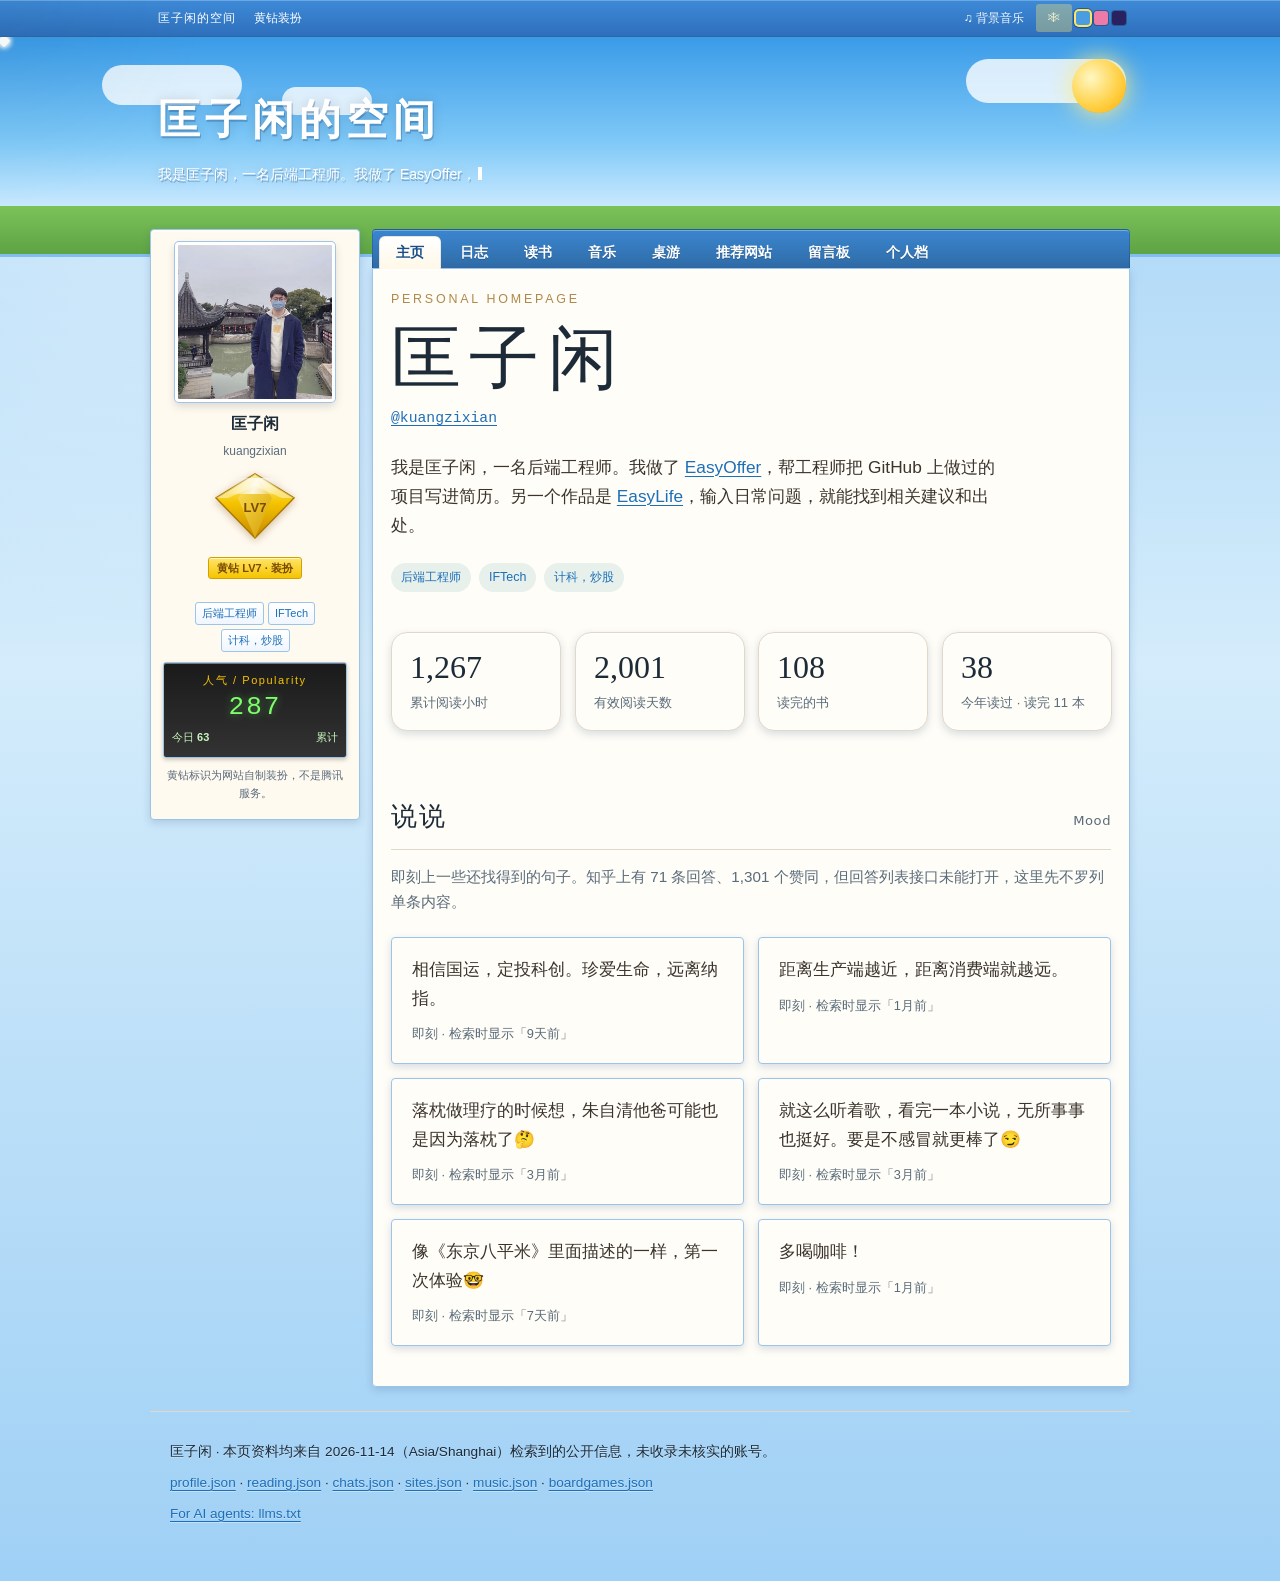
==== commit bee36650: "Add English, Spanish, Korean, and Japanese locales. Replace the old signature with a short personal " ====
--- a/index.html
+++ b/index.html
@@ -5,13 +5,13 @@
   <meta name="google-site-verification" content="lDadaDPYM0Q5_-bTVCA_1Cc9ZjYmkZ7_i1pxehuNbMg" />
   <meta name="viewport" content="width=device-width, initial-scale=1">
   <title>匡子闲（kuangzixian）｜后端工程师的个人主页</title>
-  <meta name="description" content="匡子闲（kuangzixian）是一名后端工程师。他开发了 Easy Offer，用 GitHub 项目经历帮工程师整理简历，也做了「好好生活」（easy-life），方便读者按问题查找有出处的生活建议。">
+  <meta name="description" content="匡子闲（kuangzixian）是一名后端工程师。他开发了 EasyOffer，用 GitHub 项目经历帮工程师整理简历，也做了 EasyLife，方便读者按问题查找有出处的生活建议。">
   <meta name="author" content="匡子闲">
   <meta name="keywords" content="匡子闲,kuangzixian,后端工程师,微信读书,阅读">
   <meta property="og:type" content="website">
   <meta property="og:site_name" content="匡子闲的空间">
   <meta property="og:title" content="匡子闲（kuangzixian）｜后端工程师的个人主页">
-  <meta property="og:description" content="匡子闲（kuangzixian）是一名后端工程师。他开发了 Easy Offer，用 GitHub 项目经历帮工程师整理简历，也做了「好好生活」（easy-life），方便读者按问题查找有出处的生活建议。">
+  <meta property="og:description" content="匡子闲（kuangzixian）是一名后端工程师。他开发了 EasyOffer，用 GitHub 项目经历帮工程师整理简历，也做了 EasyLife，方便读者按问题查找有出处的生活建议。">
   <meta property="og:url" content="https://kuangzixian.pages.dev/">
   <meta property="og:image" content="https://kuangzixian.pages.dev/images/avatar.jpg">
   <meta property="og:image:alt" content="匡子闲">
@@ -19,7 +19,7 @@
   <meta property="og:locale:alternate" content="en_US">
   <meta name="twitter:card" content="summary">
   <meta name="twitter:title" content="匡子闲（kuangzixian）｜后端工程师的个人主页">
-  <meta name="twitter:description" content="匡子闲（kuangzixian）是一名后端工程师。他开发了 Easy Offer，用 GitHub 项目经历帮工程师整理简历，也做了「好好生活」（easy-life），方便读者按问题查找有出处的生活建议。">
+  <meta name="twitter:description" content="匡子闲（kuangzixian）是一名后端工程师。他开发了 EasyOffer，用 GitHub 项目经历帮工程师整理简历，也做了 EasyLife，方便读者按问题查找有出处的生活建议。">
   <meta name="twitter:image" content="https://kuangzixian.pages.dev/images/avatar.jpg">
   <meta name="twitter:image:alt" content="匡子闲">
   <meta name="theme-color" content="#4a9de0" id="themeColor">
@@ -83,7 +83,7 @@
       "url": "https://kuangzixian.pages.dev/",
       "image": "https://kuangzixian.pages.dev/images/avatar.jpg",
       "jobTitle": "后端工程师",
-      "description": "匡子闲（kuangzixian）是一名后端工程师。他开发了 Easy Offer，用 GitHub 项目经历帮工程师整理简历，也做了「好好生活」（easy-life），方便读者按问题查找有出处的生活建议。",
+      "description": "匡子闲（kuangzixian）是一名后端工程师。他开发了 EasyOffer，用 GitHub 项目经历帮工程师整理简历，也做了 EasyLife，方便读者按问题查找有出处的生活建议。",
       "sameAs": [
         "https://juejin.cn/user/395479918591006",
         "https://m.okjike.com/users/7200D7D3-3A5A-47E7-B206-FC4033D97E0F",
@@ -104,7 +104,7 @@
   </script>
 </head>
   <body class="qzone-body">
-  <a class="skip" href="#main">跳到正文 Skip to content</a>
+  <a class="skip" href="#main"><span class="zh">跳到正文</span><span class="en-only">Skip to content</span></a>
   <div class="qz-topbar">
     <div class="qz-topbar-inner">
       <a class="qz-top-name" href="#home">匡子闲的空间</a>
@@ -119,8 +119,8 @@
           <button type="button" class="qz-skin-dot" data-skin-set="blue" title="晴空蓝" aria-label="晴空蓝皮肤"></button>
           <button type="button" class="qz-skin-dot" data-skin-set="pink" title="粉钻粉" aria-label="粉钻粉皮肤"></button>
           <button type="button" class="qz-skin-dot" data-skin-set="night" title="夜空" aria-label="夜空皮肤"></button>
-          <button class="lang-toggle" type="button" id="langToggle" aria-label="Switch language">EN</button>
         </div>
+        <div class="qz-lang-slot" data-lang-slot="top"></div>
         <div class="qz-menu">
           <button type="button" id="qzMenuBtn" class="qz-menu-btn" aria-expanded="false" aria-controls="qzMenuPanel">
             <span class="zh">设置</span><span class="en-only">Menu</span>
@@ -135,7 +135,7 @@
             <button type="button" id="qzSnowToggle" class="qz-snow-toggle" aria-pressed="true">
               <span class="zh">飘雪特效：开</span><span class="en-only">Snow: On</span>
             </button>
-            <button class="lang-toggle qz-menu-lang" type="button" id="langToggleMobile" aria-label="Switch language">EN</button>
+            <div data-lang-slot="menu"></div>
           </div>
         </div>
       </div>
@@ -153,8 +153,8 @@
     <span class="qz-sparkle"></span>
     <div class="qz-banner-text">
       <p class="qz-space-name">匡子闲的空间</p>
-      <p class="qz-sign zh"><span class="type-target">※別迷戀哥，哥祇是個傳說※</span></p>
-      <p class="qz-sign en-only"><span class="type-target">Don't fall for me, I'm just a legend.</span></p>
+      <p class="qz-sign zh"><span class="type-target">我是匡子闲，一名后端工程师。我做了 EasyOffer，帮工程师把 GitHub 上做过的项目写进简历。另一个作品是 EasyLife，输入日常问题，就能找到相关建议和出处。</span></p>
+      <p class="qz-sign en-only"><span class="type-target">I'm 匡子闲 (kuangzixian), a backend engineer. I built EasyOffer to help engineers turn their GitHub work into a résumé, and EasyLife so readers can look up everyday questions and trace the advice back to its source.</span></p>
     </div>
   </div>
 
@@ -227,10 +227,8 @@
         <p class="kicker">Personal homepage</p>
         <h1>匡子闲</h1>
         <p class="handle"><a href="https://github.com/kuangzixian" rel="me">@kuangzixian</a></p>
-        <p class="bio zh">我是匡子闲，一名后端工程师。我做了 <a href="https://github.com/kuangzixian/easy-offer">Easy Offer</a>，帮工程师把 GitHub 上做过的项目写进简历。另一个作品叫<a href="https://github.com/kuangzixian/easy-life">「好好生活」</a>，输入日常问题，就能找到相关建议和出处。</p>
-        <p class="bio en-only">I’m 匡子闲 (kuangzixian), a backend engineer. I built <a href="https://github.com/kuangzixian/easy-offer">Easy Offer</a> to help engineers turn their GitHub work into a résumé. With <a href="https://github.com/kuangzixian/easy-life">好好生活 (easy-life)</a>, readers can look up everyday questions and trace the advice back to its source.</p>
-        <p class="motto zh">※別迷戀哥，哥祇是個傳說※</p>
-        <p class="motto en-only">Don't fall for me, I'm just a legend.</p>
+        <p class="bio zh">我是匡子闲，一名后端工程师。我做了 <a href="https://github.com/kuangzixian/easy-offer">EasyOffer</a>，帮工程师把 GitHub 上做过的项目写进简历。另一个作品是 <a href="https://github.com/kuangzixian/easy-life">EasyLife</a>，输入日常问题，就能找到相关建议和出处。</p>
+        <p class="bio en-only">I'm 匡子闲 (kuangzixian), a backend engineer. I built <a href="https://github.com/kuangzixian/easy-offer">EasyOffer</a> to help engineers turn their GitHub work into a résumé, and <a href="https://github.com/kuangzixian/easy-life">EasyLife</a> so readers can look up everyday questions and trace the advice back to its source.</p>
         <div class="tags">
           <span class="tag">后端工程师</span>
           <span class="tag">IFTech</span>
@@ -1851,8 +1849,8 @@
       <div class="project-grid">
         <a class="card project" href="https://github.com/kuangzixian/easy-life" rel="noopener noreferrer">
           <span class="lang-pill">JavaScript</span>
-          <h3>easy-life</h3>
-          <p>好好生活：基于 HowToLiveBetter 的微信小程序，支持顺序阅读、带出处的本地问句检索和随机建议卡片。</p>
+          <h3>EasyLife</h3>
+          <p>EasyLife：基于 HowToLiveBetter 的微信小程序，支持顺序阅读、带出处的本地问句检索和随机建议卡片。</p>
         </a>
         <a class="card project" href="https://github.com/kuangzixian/Strawberrrrrrry" rel="noopener noreferrer">
           <span class="lang-pill">TypeScript</span>
@@ -1862,7 +1860,7 @@
         </a>
         <a class="card project" href="https://github.com/kuangzixian/easy-offer" rel="noopener noreferrer">
           <span class="lang-pill">TypeScript</span>
-          <h3>easy-offer</h3>
+          <h3>EasyOffer</h3>
           <p class="zh">公开仓库，暂无简介。</p>
           <p class="en-only">Public repository; no description published.</p>
         </a>
@@ -1999,11 +1997,12 @@
       <h2 id="eggTitle"><span class="zh">你发现了彩蛋</span><span class="en-only">You found the easter egg</span></h2>
       <p class="zh">匡子闲从 2015-10-10 起在微信读书留下记录，已经有效阅读 2,001 天，累计 1,267 小时，偏好夜晚、也偏好文学。他自己说过：多喝咖啡！</p>
       <p class="en-only">匡子闲 has been on WeChat Reading since 10 Oct 2015: 2,001 days with reading, 1,267 hours in all, usually at night, often in literature. In his own words: 多喝咖啡！</p>
-      <p class="motto-line zh">※別迷戀哥，哥祇是個傳說※</p>
-      <p class="motto-line en-only">Don't fall for me, I'm just a legend.</p>
+      <p class="motto-line zh">我是匡子闲，一名后端工程师。我做了 EasyOffer，帮工程师把 GitHub 上做过的项目写进简历。另一个作品是 EasyLife，输入日常问题，就能找到相关建议和出处。</p>
+      <p class="motto-line en-only">I'm 匡子闲 (kuangzixian), a backend engineer. I built EasyOffer to help engineers turn their GitHub work into a résumé, and EasyLife so readers can look up everyday questions and trace the advice back to its source.</p>
       <button class="play-btn" type="button" id="eggClose"><span class="zh">收起来</span><span class="en-only">Close</span></button>
     </div>
   </div>
+  <script src="js/i18n.js"></script>
   <script src="js/play-data.js"></script>
   <script src="js/main.js"></script>
   <script src="js/markdown.js"></script>
--- a/css/style.css
+++ b/css/style.css
@@ -273,10 +273,57 @@
 .site-footer p { margin: 0 0 8px; }
 
 .hidden { display: none !important; }
+.en-only { display: none; }
 html[lang="en"] .zh { display: none !important; }
 html[lang="en"] .en-only { display: revert; }
 html[lang="zh-CN"] .en-only { display: none !important; }
 html[lang="zh-CN"] .zh { display: revert; }
+
+.lang-switcher { position: relative; display: inline-flex; }
+.lang-switcher-btn {
+  border: 1px solid var(--line-strong, rgba(255,255,255,0.45));
+  background: transparent;
+  color: inherit;
+  border-radius: 999px;
+  padding: 4px 8px 4px 10px;
+  font: inherit;
+  font-size: 0.78rem;
+  cursor: pointer;
+  display: inline-flex;
+  align-items: center;
+  gap: 3px;
+  white-space: nowrap;
+  line-height: 1.2;
+  min-height: 32px;
+}
+.lang-switcher-btn::after { content: "▾"; font-size: 0.65em; opacity: 0.75; }
+.lang-switcher-btn:hover { border-color: currentColor; }
+.lang-switcher-menu {
+  position: absolute;
+  right: 0;
+  top: calc(100% + 6px);
+  min-width: 9em;
+  margin: 0;
+  padding: 6px;
+  list-style: none;
+  background: var(--paper, #fff);
+  color: var(--ink, #222);
+  border: 1px solid var(--line-strong, #ddd);
+  border-radius: 12px;
+  box-shadow: 0 8px 24px rgba(0,0,0,0.14);
+  z-index: 50;
+}
+.lang-switcher-menu[hidden] { display: none !important; }
+.lang-switcher-menu a {
+  display: block;
+  padding: 8px 10px;
+  border-radius: 8px;
+  text-decoration: none;
+  color: inherit;
+  font-size: 0.88rem;
+}
+.lang-switcher-menu a:hover,
+.lang-switcher-menu a[aria-current="true"] { background: rgba(0,0,0,0.06); }
 
 @media (max-width: 860px) {
   .hero { grid-template-columns: 1fr; gap: 24px; padding-top: 36px; }
@@ -650,8 +697,16 @@
 .egg-card .motto-line { font-style: italic; color: var(--muted); }
 .portrait { cursor: pointer; }
 
+html[lang="zh-CN"] .note-book summary::after { content: "打开"; }
+html[lang="zh-CN"] .note-book[open] summary::after { content: "收起"; }
 html[lang="en"] .note-book summary::after { content: "Open"; }
 html[lang="en"] .note-book[open] summary::after { content: "Close"; }
+html[lang="es"] .note-book summary::after { content: "Abrir"; }
+html[lang="es"] .note-book[open] summary::after { content: "Cerrar"; }
+html[lang="ko"] .note-book summary::after { content: "열기"; }
+html[lang="ko"] .note-book[open] summary::after { content: "닫기"; }
+html[lang="ja"] .note-book summary::after { content: "開く"; }
+html[lang="ja"] .note-book[open] summary::after { content: "閉じる"; }
 
 @media (max-width: 560px) {
   .nav { display: none; }
--- a/css/qzone.css
+++ b/css/qzone.css
@@ -220,7 +220,8 @@
 .qz-sign {
   margin: 8px 0 0;
   font-size: 14px;
-  max-width: 36em;
+  max-width: 46em;
+  line-height: 1.45;
 }
 
 /* shell */
@@ -639,15 +640,9 @@
   .qz-banner { height: 112px; }
   .qz-banner-text { padding: 16px 86px 0 4px; }
   .qz-space-name { font-size: 1.45rem; letter-spacing: 0.04em; }
-  .qz-sign {
-    font-size: 12px;
-    margin-top: 4px;
-    max-width: 100%;
-    line-height: 1.35;
-    white-space: nowrap;
-    overflow: hidden;
-    text-overflow: ellipsis;
-  }
+  /* The same bio appears in the profile card; hide the banner copy so long
+     translations do not collide with the overlapping card or the sun graphic. */
+  .qz-sign { display: none; }
   .qz-cloud, .qz-sun { transform: scale(0.75); transform-origin: top right; }
   .qz-sparkle { display: none; }
 
@@ -1269,3 +1264,33 @@
   margin: 28px 0 0;
 }
 .qz-404-actions .play-btn { text-decoration: none; padding: 8px 16px; }
+
+
+/* language switcher in the Qzone chrome */
+.qz-top-actions .qz-lang-slot { display: inline-flex; align-items: center; }
+.qz-topbar .lang-switcher-btn {
+  color: #fff;
+  border-color: rgba(255,255,255,0.55);
+  background: rgba(255,255,255,0.08);
+  min-height: 32px;
+  padding: 4px 8px 4px 10px;
+}
+.qz-topbar .lang-switcher-btn:hover { background: rgba(255,255,255,0.16); }
+.lang-list { display: grid; gap: 6px; margin: 8px 0 0; padding: 0; list-style: none; }
+.lang-list a {
+  display: block;
+  min-height: 44px;
+  padding: 10px 12px;
+  border: 1px solid var(--qz-line);
+  border-radius: 4px;
+  background: var(--paper);
+  color: var(--ink);
+  text-decoration: none;
+  font-size: 15px;
+  line-height: 24px;
+}
+.lang-list a[aria-current="true"],
+.lang-list a:hover { outline: 2px solid var(--qz-gold); }
+@media (max-width: 800px) {
+  .qz-topbar .lang-switcher-btn { min-height: 44px; font-size: 13px; padding: 8px 10px; }
+}
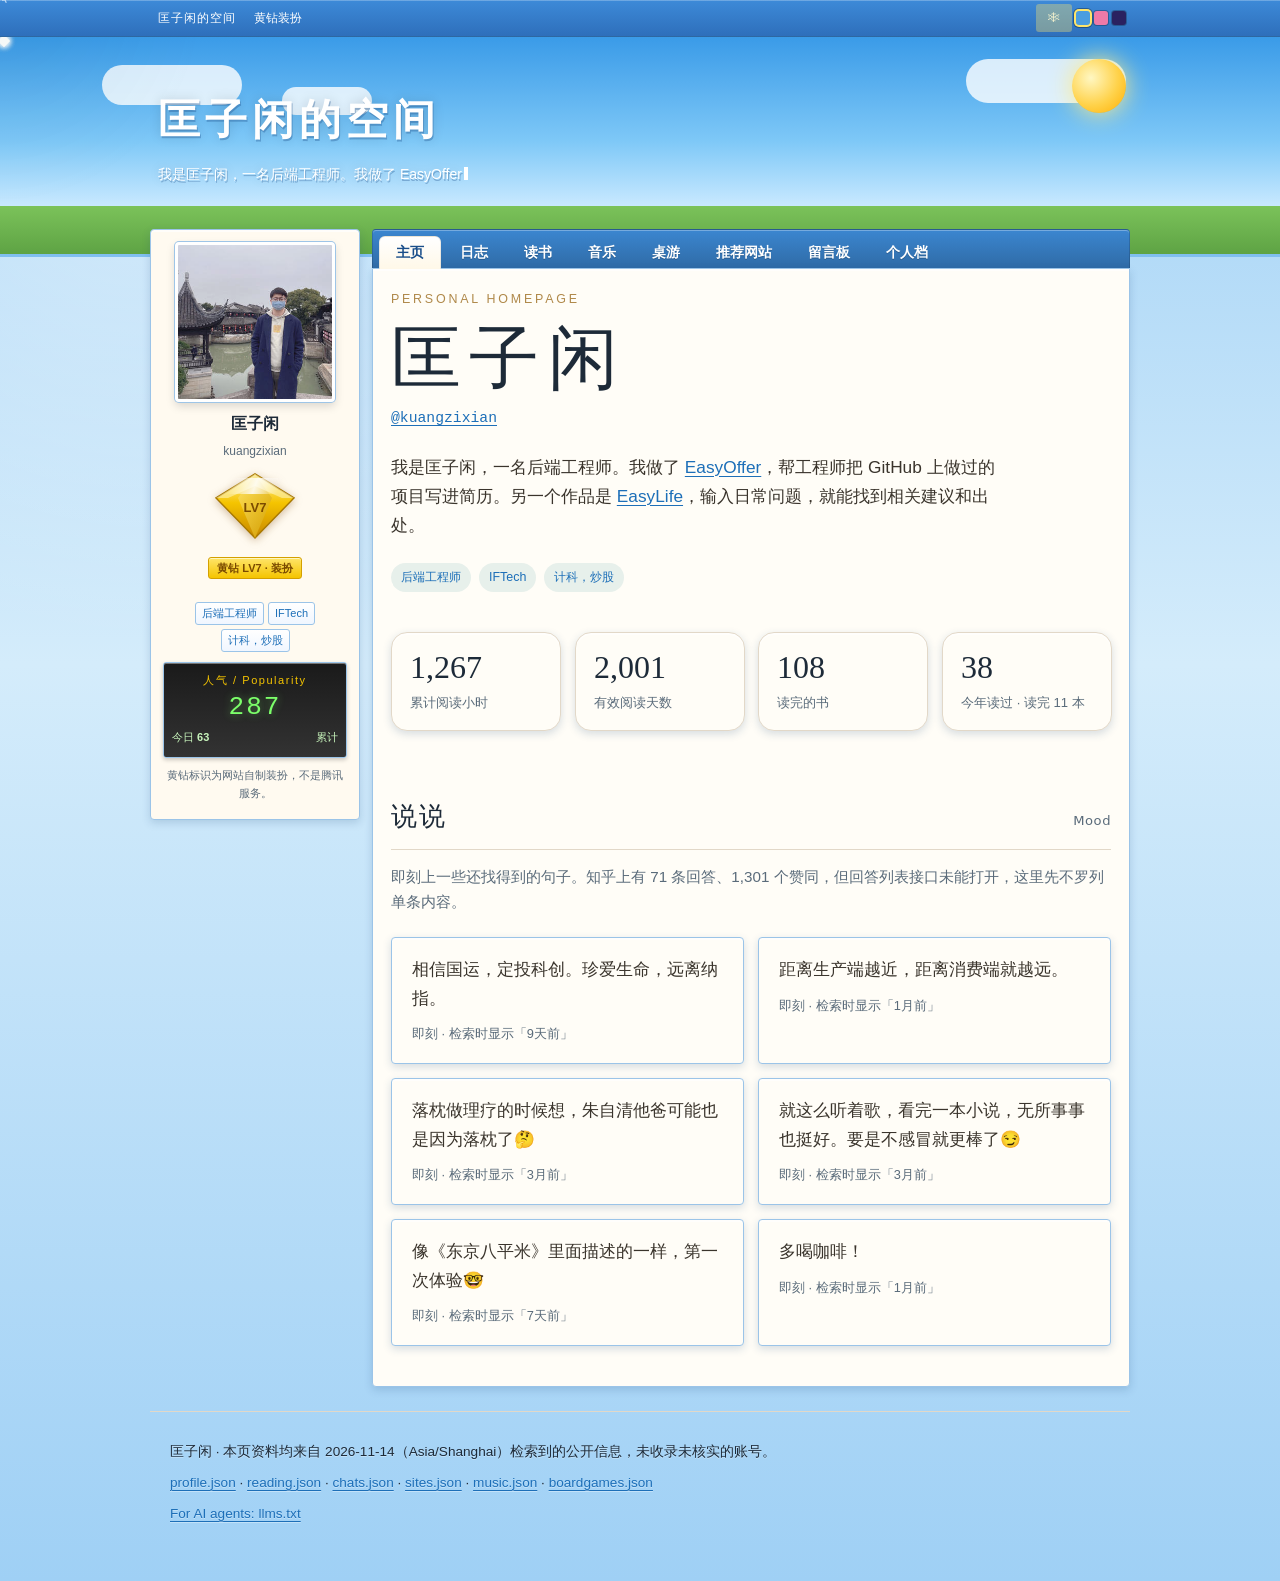
==== commit dcf8fe97: "Fix language switcher contrast and remove background music. The top bar forced white link text onto " ====
--- a/index.html
+++ b/index.html
@@ -111,9 +111,6 @@
       <span class="qz-top-extra zh">黄钻装扮</span>
       <span class="qz-top-extra en-only">Yellow Diamond skin</span>
       <div class="qz-top-actions">
-        <button type="button" id="qzMusic" class="qz-music" aria-expanded="false" aria-controls="qzMusicBox" aria-label="背景音乐">
-          ♫ <span id="qzMusicState" class="qz-music-state"><span class="zh">背景音乐</span><span class="en-only">Music</span></span>
-        </button>
         <button type="button" id="qzSnowBtn" class="qz-snow-btn" aria-pressed="true" title="飘雪特效" aria-label="飘雪特效：开">❄</button>
         <div class="qz-desktop-tools">
           <button type="button" class="qz-skin-dot" data-skin-set="blue" title="晴空蓝" aria-label="晴空蓝皮肤"></button>
@@ -1944,45 +1941,6 @@
 
 
 
-  <div id="qzMusicBox" class="qz-music-box" hidden>
-    <div class="qz-music-box-inner" role="dialog" aria-modal="true" aria-labelledby="qzMusicTitle">
-      <header class="qz-music-head">
-        <strong id="qzMusicTitle"><span class="zh">背景音乐</span><span class="en-only">Background music</span></strong>
-        <button type="button" class="qz-music-close" id="qzMusicClose" aria-label="关闭音乐盒">×</button>
-      </header>
-      <ul class="qz-playlist">
-        <li class="qz-track" data-song-id="167827" data-outchain="1">
-          <div class="qz-track-meta">
-            <span class="qz-track-title">素颜</span>
-            <span class="qz-track-artist">许嵩 / 何曼婷</span>
-          </div>
-          <button type="button" class="qz-track-load play-btn">
-            <span class="zh">播放</span><span class="en-only">Play</span>
-          </button>
-          <a class="qz-track-link" href="https://music.163.com/song?id=167827" target="_blank" rel="noopener noreferrer">
-            <span class="zh">网易云</span><span class="en-only">NetEase</span>
-          </a>
-          <div class="qz-track-player" hidden></div>
-        </li>
-        <li class="qz-track" data-song-id="174956" data-outchain="1">
-          <div class="qz-track-meta">
-            <span class="qz-track-title">坏女孩</span>
-            <span class="qz-track-artist">徐良 / 小凌</span>
-          </div>
-          <button type="button" class="qz-track-load play-btn">
-            <span class="zh">播放</span><span class="en-only">Play</span>
-          </button>
-          <a class="qz-track-link" href="https://music.163.com/song?id=174956" target="_blank" rel="noopener noreferrer">
-            <span class="zh">网易云</span><span class="en-only">NetEase</span>
-          </a>
-          <div class="qz-track-player" hidden></div>
-        </li>
-      </ul>
-      <p class="qz-music-note zh">使用网易云官方外链播放器，点播放后才会加载，不会自动播放。</p>
-      <p class="qz-music-note en-only">Official NetEase Cloud Music player. It loads only after you click, and never autoplays.</p>
-    </div>
-  </div>
-
   <footer class="site-footer">
     <div class="wrap">
       <p class="zh">匡子闲 · 本页资料均来自 2026-11-14（Asia/Shanghai）检索到的公开信息，未收录未核实的账号。</p>
--- a/css/style.css
+++ b/css/style.css
@@ -279,7 +279,7 @@
 html[lang="zh-CN"] .en-only { display: none !important; }
 html[lang="zh-CN"] .zh { display: revert; }
 
-.lang-switcher { position: relative; display: inline-flex; }
+.lang-switcher { position: relative; display: inline-flex; z-index: 40; }
 .lang-switcher-btn {
   border: 1px solid var(--line-strong, rgba(255,255,255,0.45));
   background: transparent;
@@ -298,32 +298,55 @@
 }
 .lang-switcher-btn::after { content: "▾"; font-size: 0.65em; opacity: 0.75; }
 .lang-switcher-btn:hover { border-color: currentColor; }
+.lang-switcher-btn:focus-visible {
+  outline: 2px solid currentColor;
+  outline-offset: 2px;
+}
 .lang-switcher-menu {
   position: absolute;
   right: 0;
   top: calc(100% + 6px);
-  min-width: 9em;
+  min-width: 12em;
   margin: 0;
   padding: 6px;
   list-style: none;
-  background: var(--paper, #fff);
-  color: var(--ink, #222);
-  border: 1px solid var(--line-strong, #ddd);
+  background: var(--paper, #fffdf7);
+  color: var(--ink, #1c1814);
+  border: 1px solid var(--line-strong, #cfc3b0);
   border-radius: 12px;
-  box-shadow: 0 8px 24px rgba(0,0,0,0.14);
-  z-index: 50;
+  box-shadow: 0 8px 24px rgba(0,0,0,0.18);
+  z-index: 80;
 }
 .lang-switcher-menu[hidden] { display: none !important; }
 .lang-switcher-menu a {
-  display: block;
+  display: flex;
+  align-items: center;
+  min-height: 36px;
   padding: 8px 10px;
   border-radius: 8px;
   text-decoration: none;
-  color: inherit;
-  font-size: 0.88rem;
+  color: var(--ink, #1c1814);
+  background: transparent;
+  font-size: 0.92rem;
+  line-height: 1.3;
 }
 .lang-switcher-menu a:hover,
-.lang-switcher-menu a[aria-current="true"] { background: rgba(0,0,0,0.06); }
+.lang-switcher-menu a:focus-visible {
+  background: rgba(29, 111, 184, 0.12);
+  color: var(--ink, #1c1814);
+  outline: 2px solid var(--accent, #1d6fb8);
+  outline-offset: -2px;
+}
+.lang-switcher-menu a[aria-current="true"] {
+  background: rgba(245, 196, 0, 0.28);
+  color: var(--ink, #1c1814);
+  font-weight: 700;
+}
+.lang-switcher-menu a[aria-current="true"]:hover,
+.lang-switcher-menu a[aria-current="true"]:focus-visible {
+  background: rgba(245, 196, 0, 0.4);
+  color: var(--ink, #1c1814);
+}
 
 @media (max-width: 860px) {
   .hero { grid-template-columns: 1fr; gap: 24px; padding-top: 36px; }
--- a/css/qzone.css
+++ b/css/qzone.css
@@ -149,9 +149,6 @@
 .qz-skin-dot[data-skin-set="pink"] { background: #ee7aa8; }
 .qz-skin-dot[data-skin-set="night"] { background: #2a2160; }
 .qz-skin-dot.is-on { box-shadow: 0 0 0 2px #ffe56a, 0 0 0 3px rgba(0,0,0,0.3); }
-.qz-music.is-on { background: rgba(255,229,106,0.35); color: #fff8d0; }
-.qz-music-state { opacity: 0.92; }
-
 /* banner */
 .qz-banner {
   position: relative;
@@ -500,74 +497,9 @@
   margin: 8px 0 0;
 }
 
-/* music box + settings menu (desktop defaults) */
+/* settings menu (desktop defaults) */
 .qz-menu { display: none; }
 .qz-desktop-tools { display: flex; align-items: center; gap: 4px; }
-.qz-music-box {
-  position: fixed;
-  z-index: 40;
-  inset: 0;
-  background: rgba(20, 30, 50, 0.35);
-  display: flex;
-  align-items: flex-start;
-  justify-content: center;
-  padding: 56px 12px 12px;
-}
-.qz-music-box[hidden] { display: none !important; }
-.qz-music-box-inner {
-  width: min(420px, 100%);
-  background: linear-gradient(180deg, #fffdf7, #fff6d8);
-  border: 1px solid #d4a000;
-  border-radius: 6px;
-  box-shadow: 0 8px 28px rgba(0,0,0,0.28), 0 1px 0 #fff inset;
-  padding: 12px 12px 14px;
-  color: var(--ink);
-}
-html[data-skin="night"] .qz-music-box-inner {
-  background: linear-gradient(180deg, #2a2160, #1b1530);
-  border-color: #f5c400;
-  color: var(--ink);
-}
-.qz-music-head {
-  display: flex;
-  align-items: center;
-  justify-content: space-between;
-  gap: 8px;
-  margin-bottom: 10px;
-  padding-bottom: 8px;
-  border-bottom: 1px solid rgba(212,160,0,0.45);
-}
-.qz-music-close {
-  width: 36px;
-  height: 36px;
-  border: 0;
-  background: transparent;
-  font-size: 22px;
-  line-height: 1;
-  cursor: pointer;
-  color: inherit;
-}
-.qz-playlist { list-style: none; margin: 0; padding: 0; display: grid; gap: 10px; }
-.qz-track {
-  display: grid;
-  grid-template-columns: 1fr auto auto;
-  gap: 6px 8px;
-  align-items: center;
-  padding: 8px;
-  border: 1px solid var(--qz-line);
-  border-radius: 4px;
-  background: rgba(255,255,255,0.55);
-}
-html[data-skin="night"] .qz-track { background: rgba(255,255,255,0.04); }
-.qz-track-meta { min-width: 0; }
-.qz-track-title { display: block; font-weight: 700; }
-.qz-track-artist { display: block; font-size: 12px; color: var(--muted); }
-.qz-track-load { padding: 8px 12px; min-height: 36px; }
-.qz-track-link { font-size: 12px; white-space: nowrap; }
-.qz-track-player { grid-column: 1 / -1; min-width: 0; }
-.qz-track-player iframe { width: 100%; max-width: 100%; border: 0; display: block; }
-.qz-track-unavailable { margin: 0; font-size: 13px; color: var(--cinnabar); }
-.qz-music-note { margin: 10px 0 0; font-size: 12px; color: var(--muted); }
 .qz-menu-panel {
   position: absolute;
   right: 0;
@@ -633,9 +565,7 @@
     padding: 8px 12px !important;
     font-size: 14px !important;
   }
-  .qz-music { min-height: 44px; padding: 8px 10px !important; font-size: 14px !important; }
   .qz-snow-btn { min-height: 44px; min-width: 44px; padding: 8px 10px !important; font-size: 16px !important; }
-  .qz-music-state .zh, .qz-music-state .en-only { /* keep compact */ }
 
   .qz-banner { height: 112px; }
   .qz-banner-text { padding: 16px 86px 0 4px; }
@@ -774,9 +704,6 @@
   }
   .qzone-body .gb-field textarea { min-height: 8rem; }
   .qzone-body .gb-item-head { gap: 6px; }
-  .qz-track { grid-template-columns: 1fr; }
-  .qz-track-load, .qz-track-link { justify-self: start; min-height: 44px; display: inline-flex; align-items: center; }
-
   .nav { display: none; }
 }
 
@@ -1266,8 +1193,18 @@
 .qz-404-actions .play-btn { text-decoration: none; padding: 8px 16px; }
 
 
-/* language switcher in the Qzone chrome */
-.qz-top-actions .qz-lang-slot { display: inline-flex; align-items: center; }
+/* language switcher in the Qzone chrome.
+   .qz-topbar a/button are forced white; the menu must set its own ink/paper
+   with higher specificity so options stay readable on every skin. */
+.qz-topbar,
+.qz-topbar-inner,
+.qz-top-actions,
+.qz-lang-slot,
+.qz-topbar .lang-switcher {
+  overflow: visible;
+}
+.qz-topbar { position: relative; z-index: 30; }
+.qz-top-actions .qz-lang-slot { display: inline-flex; align-items: center; position: relative; }
 .qz-topbar .lang-switcher-btn {
   color: #fff;
   border-color: rgba(255,255,255,0.55);
@@ -1275,22 +1212,93 @@
   min-height: 32px;
   padding: 4px 8px 4px 10px;
 }
-.qz-topbar .lang-switcher-btn:hover { background: rgba(255,255,255,0.16); }
+.qz-topbar .lang-switcher-btn:hover,
+.qz-topbar .lang-switcher-btn:focus-visible {
+  background: rgba(255,255,255,0.16);
+  color: #fff;
+  outline: 2px solid #ffe56a;
+  outline-offset: 2px;
+}
+.qz-topbar .lang-switcher-menu {
+  z-index: 90;
+  background: var(--qz-panel);
+  color: var(--ink);
+  border: 1px solid var(--qz-line);
+  box-shadow: 0 8px 24px rgba(0,0,0,0.28);
+}
+.qz-topbar .lang-switcher-menu a,
+.qz-topbar .lang-switcher-menu a:visited,
+.qz-topbar .lang-switcher-menu a:hover,
+.qz-topbar .lang-switcher-menu a:focus,
+.qz-topbar .lang-switcher-menu a:focus-visible,
+.qz-topbar .lang-switcher-menu a[aria-current="true"] {
+  color: var(--ink);
+  background: transparent;
+  text-decoration: none;
+}
+.qz-topbar .lang-switcher-menu a:hover,
+.qz-topbar .lang-switcher-menu a:focus-visible {
+  background: rgba(29, 111, 184, 0.14);
+  outline: 2px solid var(--accent);
+  outline-offset: -2px;
+}
+.qz-topbar .lang-switcher-menu a[aria-current="true"] {
+  background: rgba(245, 196, 0, 0.32);
+  font-weight: 700;
+}
+.qz-topbar .lang-switcher-menu a[aria-current="true"]:hover,
+.qz-topbar .lang-switcher-menu a[aria-current="true"]:focus-visible {
+  background: rgba(245, 196, 0, 0.45);
+  outline: 2px solid var(--qz-gold);
+  outline-offset: -2px;
+}
+html[data-skin="night"] .qz-topbar .lang-switcher-menu a:hover,
+html[data-skin="night"] .qz-topbar .lang-switcher-menu a:focus-visible {
+  background: rgba(255, 255, 255, 0.12);
+  outline-color: var(--qz-gold);
+}
+html[data-skin="night"] .qz-topbar .lang-switcher-menu a[aria-current="true"] {
+  background: rgba(245, 196, 0, 0.28);
+  color: #fff8e8;
+}
+html[data-skin="night"] .qz-topbar .lang-switcher-menu a[aria-current="true"]:hover,
+html[data-skin="night"] .qz-topbar .lang-switcher-menu a[aria-current="true"]:focus-visible {
+  background: rgba(245, 196, 0, 0.4);
+  color: #fff8e8;
+}
 .lang-list { display: grid; gap: 6px; margin: 8px 0 0; padding: 0; list-style: none; }
+.qz-topbar .lang-list a,
 .lang-list a {
-  display: block;
+  display: flex;
+  align-items: center;
   min-height: 44px;
   padding: 10px 12px;
   border: 1px solid var(--qz-line);
   border-radius: 4px;
-  background: var(--paper);
+  background: var(--qz-panel);
   color: var(--ink);
   text-decoration: none;
   font-size: 15px;
   line-height: 24px;
 }
+.qz-topbar .lang-list a[aria-current="true"],
+.qz-topbar .lang-list a:hover,
+.qz-topbar .lang-list a:focus-visible,
 .lang-list a[aria-current="true"],
-.lang-list a:hover { outline: 2px solid var(--qz-gold); }
+.lang-list a:hover,
+.lang-list a:focus-visible {
+  outline: 2px solid var(--qz-gold);
+  color: var(--ink);
+  background: var(--qz-panel);
+}
+.qz-topbar .lang-list a[aria-current="true"],
+.lang-list a[aria-current="true"] {
+  background: rgba(245, 196, 0, 0.28);
+  font-weight: 700;
+}
 @media (max-width: 800px) {
+  .qz-topbar { z-index: 30; }
   .qz-topbar .lang-switcher-btn { min-height: 44px; font-size: 13px; padding: 8px 10px; }
-}
+  .qz-topbar .lang-switcher-menu { min-width: 12.5em; }
+  .qz-topbar .lang-switcher-menu a { min-height: 44px; font-size: 15px; }
+}
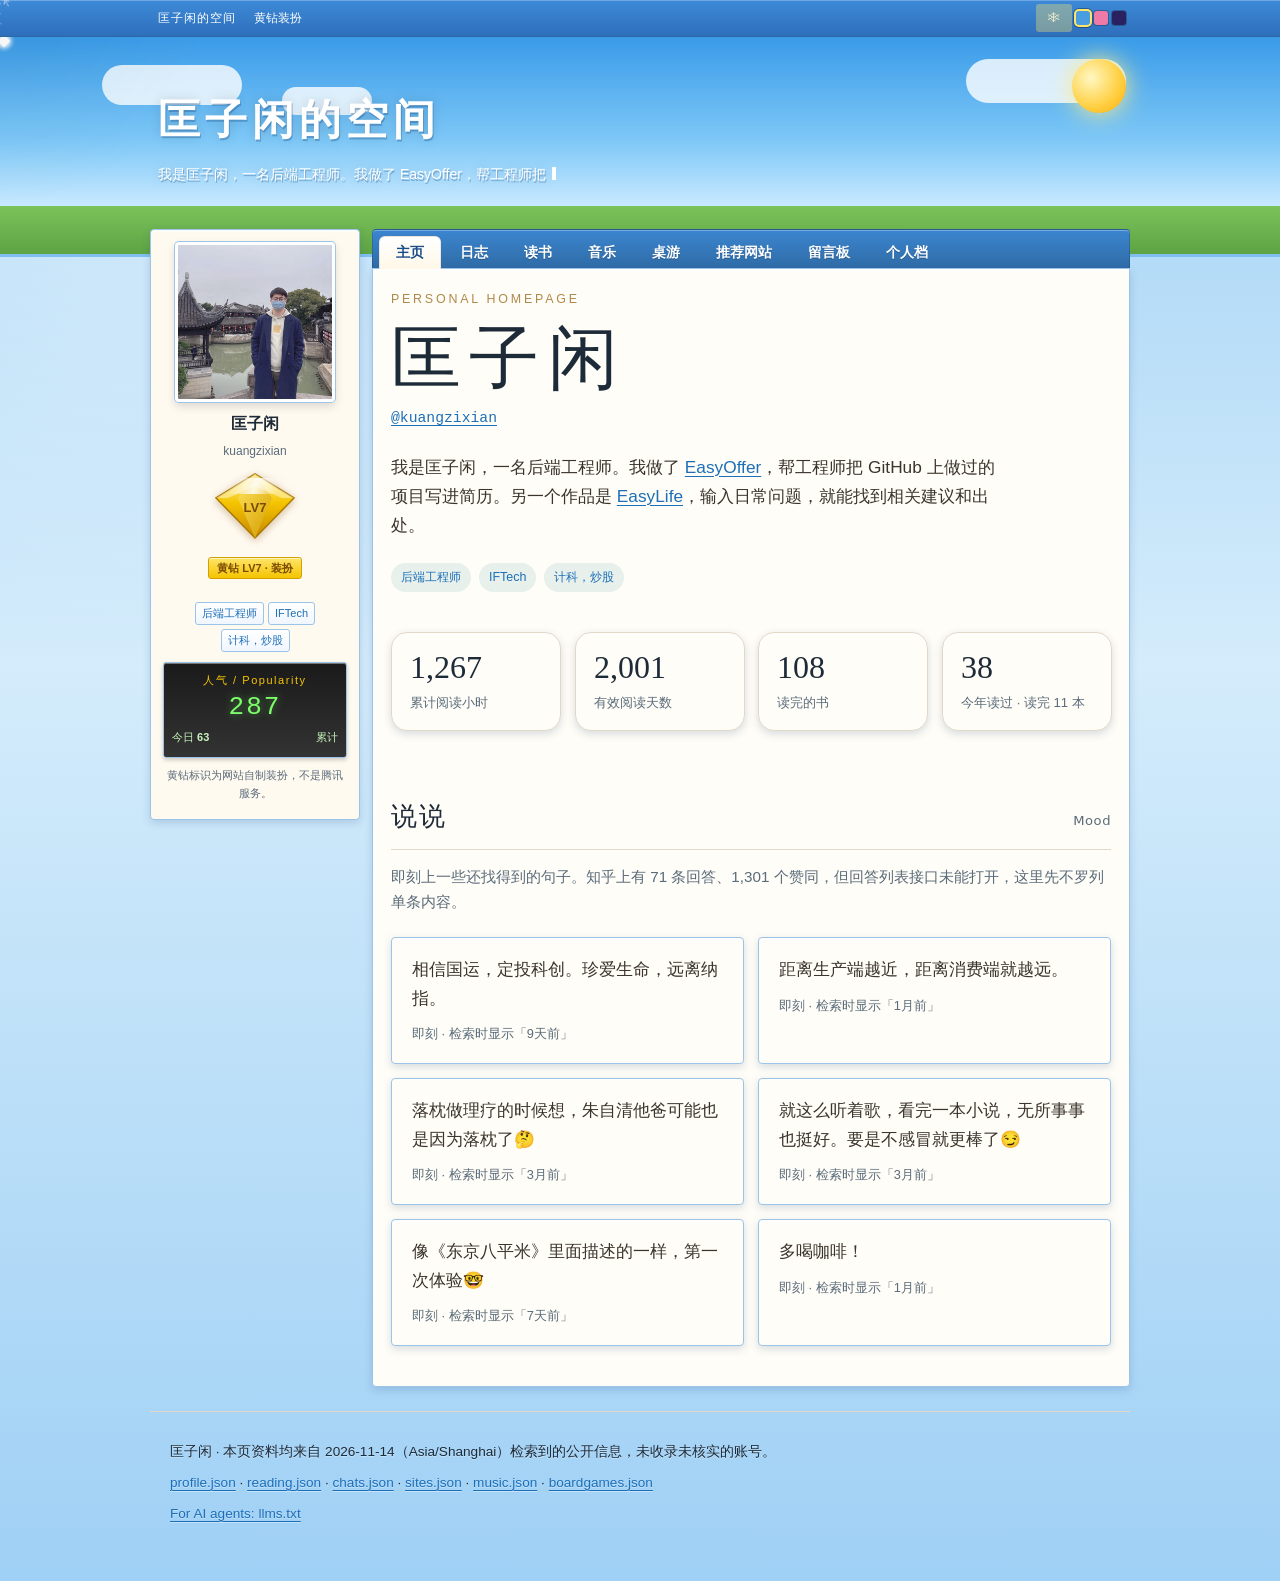
==== commit cd47f041: "Translate reading categories and leftover locale UI text Map WeRead category, taste, and time-of-day" ====
--- a/index.html
+++ b/index.html
@@ -1960,6 +1960,7 @@
       <button class="play-btn" type="button" id="eggClose"><span class="zh">收起来</span><span class="en-only">Close</span></button>
     </div>
   </div>
+  <script src="js/reading-terms.js"></script>
   <script src="js/i18n.js"></script>
   <script src="js/play-data.js"></script>
   <script src="js/main.js"></script>
--- a/css/style.css
+++ b/css/style.css
@@ -439,7 +439,16 @@
   border-radius: 99px;
 }
 .bars { display: grid; gap: 8px; }
-.bar-row { display: grid; grid-template-columns: 72px 1fr 48px; gap: 10px; align-items: center; font-size: 0.8rem; color: var(--muted); }
+.bar-row {
+  display: grid;
+  grid-template-columns: minmax(6.5em, 11em) 1fr auto;
+  gap: 10px;
+  align-items: center;
+  font-size: 0.8rem;
+  color: var(--muted);
+}
+.bar-row > span:first-child { line-height: 1.25; overflow-wrap: anywhere; }
+.bar-row > span:last-child { text-align: right; white-space: nowrap; font-variant-numeric: tabular-nums; }
 .pill {
   display: inline-block;
   font-size: 0.7rem;
@@ -876,6 +885,14 @@
 .tok-num { color: var(--gold); }
 .tok-cmt { color: var(--muted); font-style: italic; }
 
+.post-original-note {
+  margin: 0 0 22px;
+  font-size: 0.92rem;
+  color: var(--muted);
+}
+.post-original-note a { color: var(--muted); text-decoration: underline; text-underline-offset: 2px; }
+.post-original-note a:hover { color: var(--accent); }
+
 .post-source {
   margin: 36px 0 0;
   padding-top: 16px;
--- a/css/qzone.css
+++ b/css/qzone.css
@@ -681,7 +681,17 @@
   }
   .qzone-body .yp-label { grid-column: 1 / -1; }
   .qzone-body .yp-num { min-width: 0; text-align: right; }
-  .qzone-body .bar-row { grid-template-columns: 1fr auto; font-size: 13px; }
+  .qzone-body .bar-row {
+    grid-template-columns: minmax(0, 1fr) auto;
+    grid-template-areas:
+      "name count"
+      "bar bar";
+    gap: 4px 10px;
+    font-size: 13px;
+  }
+  .qzone-body .bar-row > span:first-child { grid-area: name; align-self: end; }
+  .qzone-body .bar-row > .bar { grid-area: bar; }
+  .qzone-body .bar-row > span:last-child { grid-area: count; align-self: end; white-space: nowrap; }
   .qzone-body .shelf-card h3,
   .qzone-body .card,
   .qzone-body p { overflow-wrap: anywhere; }
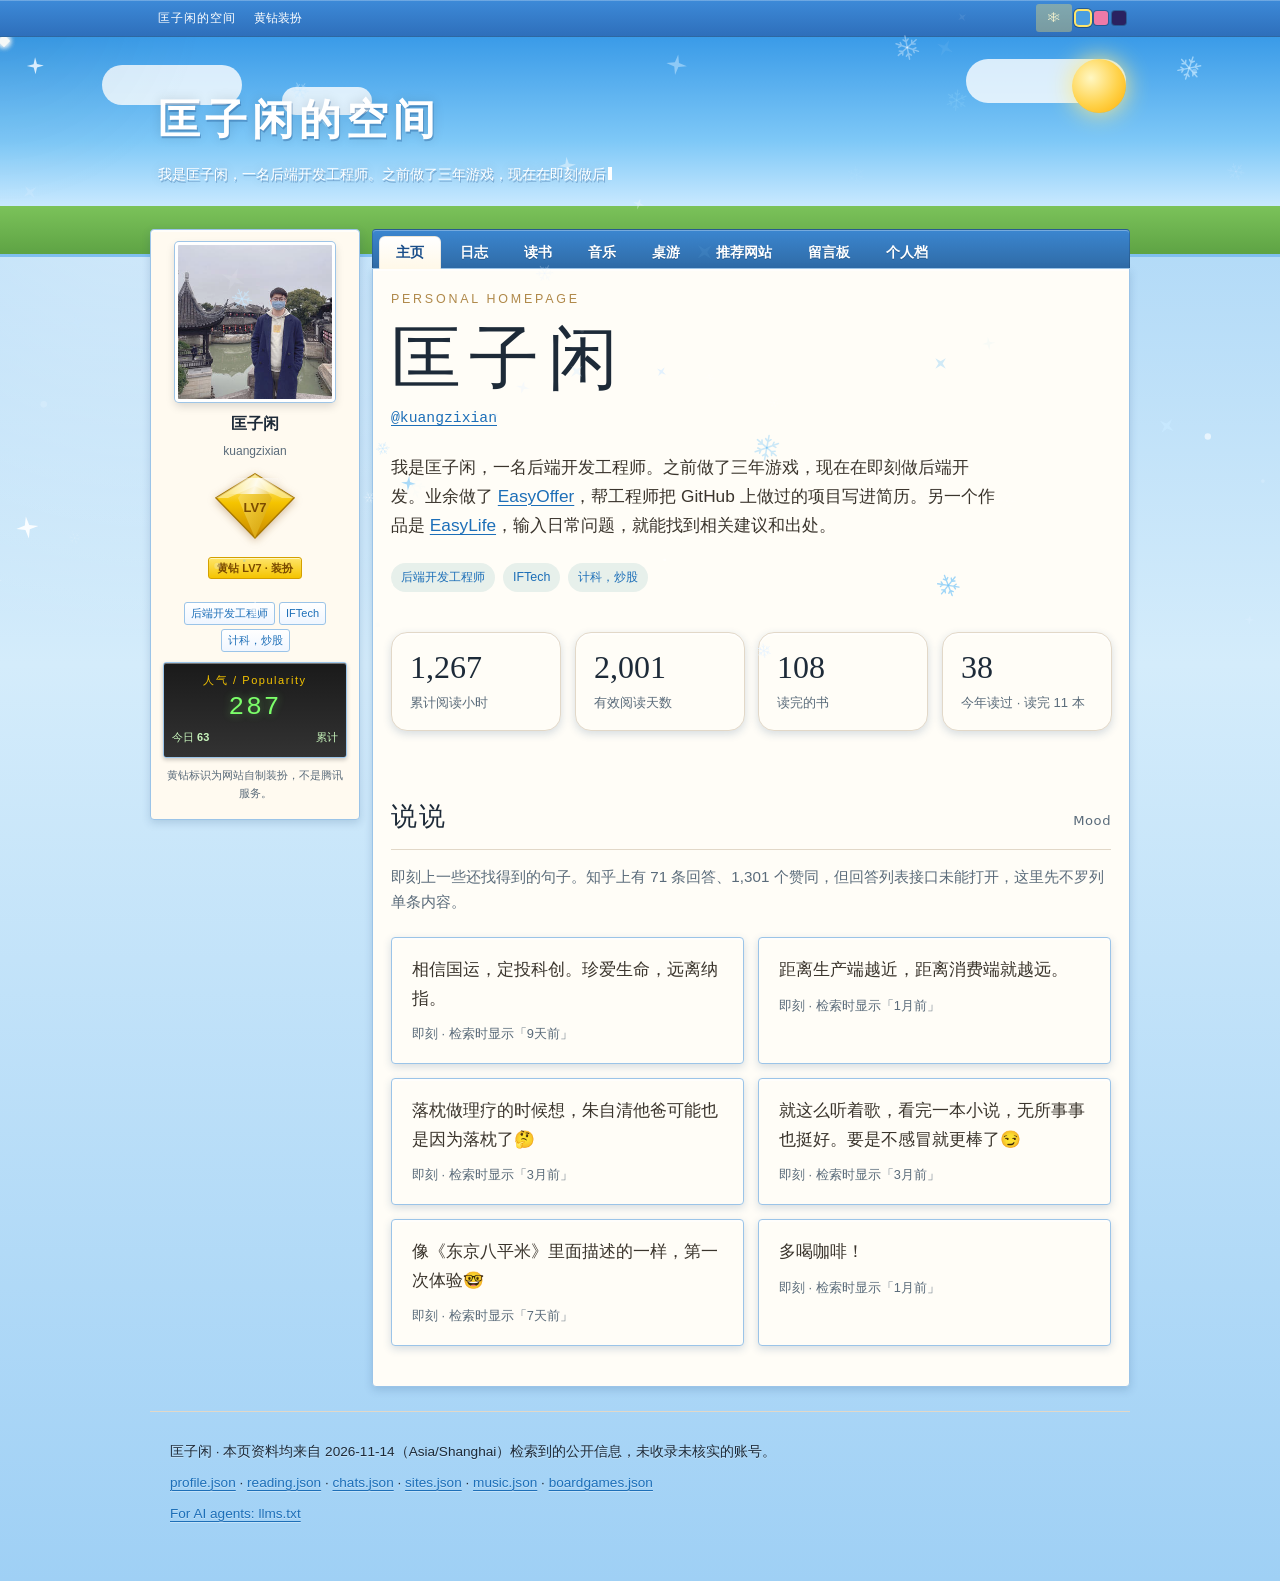
==== commit 29fb5067: "Update the bio to mention game work and backend development at Jike Rewrite the first-person and thi" ====
--- a/index.html
+++ b/index.html
@@ -4,22 +4,22 @@
   <meta charset="utf-8">
   <meta name="google-site-verification" content="lDadaDPYM0Q5_-bTVCA_1Cc9ZjYmkZ7_i1pxehuNbMg" />
   <meta name="viewport" content="width=device-width, initial-scale=1">
-  <title>匡子闲（kuangzixian）｜后端工程师的个人主页</title>
-  <meta name="description" content="匡子闲（kuangzixian）是一名后端工程师。他开发了 EasyOffer，用 GitHub 项目经历帮工程师整理简历，也做了 EasyLife，方便读者按问题查找有出处的生活建议。">
+  <title>匡子闲（kuangzixian）｜后端开发工程师的个人主页</title>
+  <meta name="description" content="匡子闲（kuangzixian）是一名后端开发工程师。他之前做了三年游戏，现在在即刻做后端开发。业余开发了 EasyOffer，用 GitHub 项目经历帮工程师整理简历，也做了 EasyLife，方便读者按问题查找有出处的生活建议。">
   <meta name="author" content="匡子闲">
-  <meta name="keywords" content="匡子闲,kuangzixian,后端工程师,微信读书,阅读">
+  <meta name="keywords" content="匡子闲,kuangzixian,后端开发工程师,微信读书,阅读">
   <meta property="og:type" content="website">
   <meta property="og:site_name" content="匡子闲的空间">
-  <meta property="og:title" content="匡子闲（kuangzixian）｜后端工程师的个人主页">
-  <meta property="og:description" content="匡子闲（kuangzixian）是一名后端工程师。他开发了 EasyOffer，用 GitHub 项目经历帮工程师整理简历，也做了 EasyLife，方便读者按问题查找有出处的生活建议。">
+  <meta property="og:title" content="匡子闲（kuangzixian）｜后端开发工程师的个人主页">
+  <meta property="og:description" content="匡子闲（kuangzixian）是一名后端开发工程师。他之前做了三年游戏，现在在即刻做后端开发。业余开发了 EasyOffer，用 GitHub 项目经历帮工程师整理简历，也做了 EasyLife，方便读者按问题查找有出处的生活建议。">
   <meta property="og:url" content="https://kuangzixian.pages.dev/">
   <meta property="og:image" content="https://kuangzixian.pages.dev/images/avatar.jpg">
   <meta property="og:image:alt" content="匡子闲">
   <meta property="og:locale" content="zh_CN">
   <meta property="og:locale:alternate" content="en_US">
   <meta name="twitter:card" content="summary">
-  <meta name="twitter:title" content="匡子闲（kuangzixian）｜后端工程师的个人主页">
-  <meta name="twitter:description" content="匡子闲（kuangzixian）是一名后端工程师。他开发了 EasyOffer，用 GitHub 项目经历帮工程师整理简历，也做了 EasyLife，方便读者按问题查找有出处的生活建议。">
+  <meta name="twitter:title" content="匡子闲（kuangzixian）｜后端开发工程师的个人主页">
+  <meta name="twitter:description" content="匡子闲（kuangzixian）是一名后端开发工程师。他之前做了三年游戏，现在在即刻做后端开发。业余开发了 EasyOffer，用 GitHub 项目经历帮工程师整理简历，也做了 EasyLife，方便读者按问题查找有出处的生活建议。">
   <meta name="twitter:image" content="https://kuangzixian.pages.dev/images/avatar.jpg">
   <meta name="twitter:image:alt" content="匡子闲">
   <meta name="theme-color" content="#4a9de0" id="themeColor">
@@ -82,8 +82,8 @@
       "alternateName": "kuangzixian",
       "url": "https://kuangzixian.pages.dev/",
       "image": "https://kuangzixian.pages.dev/images/avatar.jpg",
-      "jobTitle": "后端工程师",
-      "description": "匡子闲（kuangzixian）是一名后端工程师。他开发了 EasyOffer，用 GitHub 项目经历帮工程师整理简历，也做了 EasyLife，方便读者按问题查找有出处的生活建议。",
+      "jobTitle": "后端开发工程师",
+      "description": "匡子闲（kuangzixian）是一名后端开发工程师。他之前做了三年游戏，现在在即刻做后端开发。业余开发了 EasyOffer，用 GitHub 项目经历帮工程师整理简历，也做了 EasyLife，方便读者按问题查找有出处的生活建议。",
       "sameAs": [
         "https://juejin.cn/user/395479918591006",
         "https://m.okjike.com/users/7200D7D3-3A5A-47E7-B206-FC4033D97E0F",
@@ -150,8 +150,8 @@
     <span class="qz-sparkle"></span>
     <div class="qz-banner-text">
       <p class="qz-space-name">匡子闲的空间</p>
-      <p class="qz-sign zh"><span class="type-target">我是匡子闲，一名后端工程师。我做了 EasyOffer，帮工程师把 GitHub 上做过的项目写进简历。另一个作品是 EasyLife，输入日常问题，就能找到相关建议和出处。</span></p>
-      <p class="qz-sign en-only"><span class="type-target">I'm 匡子闲 (kuangzixian), a backend engineer. I built EasyOffer to help engineers turn their GitHub work into a résumé, and EasyLife so readers can look up everyday questions and trace the advice back to its source.</span></p>
+      <p class="qz-sign zh"><span class="type-target">我是匡子闲，一名后端开发工程师。之前做了三年游戏，现在在即刻做后端开发。业余做了 EasyOffer，帮工程师把 GitHub 上做过的项目写进简历。另一个作品是 EasyLife，输入日常问题，就能找到相关建议和出处。</span></p>
+      <p class="qz-sign en-only"><span class="type-target">I'm 匡子闲 (kuangzixian), a backend engineer. I spent three years working on games, and I now do backend development at Jike (即刻). In my spare time I built EasyOffer to help engineers turn their GitHub work into a résumé, and EasyLife so readers can look up everyday questions and trace the advice back to its source.</span></p>
     </div>
   </div>
 
@@ -189,7 +189,7 @@
         </p>
       </div>
       <div class="qz-tags tags">
-        <span class="tag">后端工程师</span>
+        <span class="tag">后端开发工程师</span>
         <span class="tag">IFTech</span>
         <span class="tag">计科，炒股</span>
       </div>
@@ -224,10 +224,10 @@
         <p class="kicker">Personal homepage</p>
         <h1>匡子闲</h1>
         <p class="handle"><a href="https://github.com/kuangzixian" rel="me">@kuangzixian</a></p>
-        <p class="bio zh">我是匡子闲，一名后端工程师。我做了 <a href="https://github.com/kuangzixian/easy-offer">EasyOffer</a>，帮工程师把 GitHub 上做过的项目写进简历。另一个作品是 <a href="https://github.com/kuangzixian/easy-life">EasyLife</a>，输入日常问题，就能找到相关建议和出处。</p>
-        <p class="bio en-only">I'm 匡子闲 (kuangzixian), a backend engineer. I built <a href="https://github.com/kuangzixian/easy-offer">EasyOffer</a> to help engineers turn their GitHub work into a résumé, and <a href="https://github.com/kuangzixian/easy-life">EasyLife</a> so readers can look up everyday questions and trace the advice back to its source.</p>
+        <p class="bio zh">我是匡子闲，一名后端开发工程师。之前做了三年游戏，现在在即刻做后端开发。业余做了 <a href="https://github.com/kuangzixian/easy-offer">EasyOffer</a>，帮工程师把 GitHub 上做过的项目写进简历。另一个作品是 <a href="https://github.com/kuangzixian/easy-life">EasyLife</a>，输入日常问题，就能找到相关建议和出处。</p>
+        <p class="bio en-only">I'm 匡子闲 (kuangzixian), a backend engineer. I spent three years working on games, and I now do backend development at Jike (即刻). In my spare time I built <a href="https://github.com/kuangzixian/easy-offer">EasyOffer</a> to help engineers turn their GitHub work into a résumé, and <a href="https://github.com/kuangzixian/easy-life">EasyLife</a> so readers can look up everyday questions and trace the advice back to its source.</p>
         <div class="tags">
-          <span class="tag">后端工程师</span>
+          <span class="tag">后端开发工程师</span>
           <span class="tag">IFTech</span>
           <span class="tag">计科，炒股</span>
         </div>
@@ -1955,8 +1955,8 @@
       <h2 id="eggTitle"><span class="zh">你发现了彩蛋</span><span class="en-only">You found the easter egg</span></h2>
       <p class="zh">匡子闲从 2015-10-10 起在微信读书留下记录，已经有效阅读 2,001 天，累计 1,267 小时，偏好夜晚、也偏好文学。他自己说过：多喝咖啡！</p>
       <p class="en-only">匡子闲 has been on WeChat Reading since 10 Oct 2015: 2,001 days with reading, 1,267 hours in all, usually at night, often in literature. In his own words: 多喝咖啡！</p>
-      <p class="motto-line zh">我是匡子闲，一名后端工程师。我做了 EasyOffer，帮工程师把 GitHub 上做过的项目写进简历。另一个作品是 EasyLife，输入日常问题，就能找到相关建议和出处。</p>
-      <p class="motto-line en-only">I'm 匡子闲 (kuangzixian), a backend engineer. I built EasyOffer to help engineers turn their GitHub work into a résumé, and EasyLife so readers can look up everyday questions and trace the advice back to its source.</p>
+      <p class="motto-line zh">我是匡子闲，一名后端开发工程师。之前做了三年游戏，现在在即刻做后端开发。业余做了 EasyOffer，帮工程师把 GitHub 上做过的项目写进简历。另一个作品是 EasyLife，输入日常问题，就能找到相关建议和出处。</p>
+      <p class="motto-line en-only">I'm 匡子闲 (kuangzixian), a backend engineer. I spent three years working on games, and I now do backend development at Jike (即刻). In my spare time I built EasyOffer to help engineers turn their GitHub work into a résumé, and EasyLife so readers can look up everyday questions and trace the advice back to its source.</p>
       <button class="play-btn" type="button" id="eggClose"><span class="zh">收起来</span><span class="en-only">Close</span></button>
     </div>
   </div>
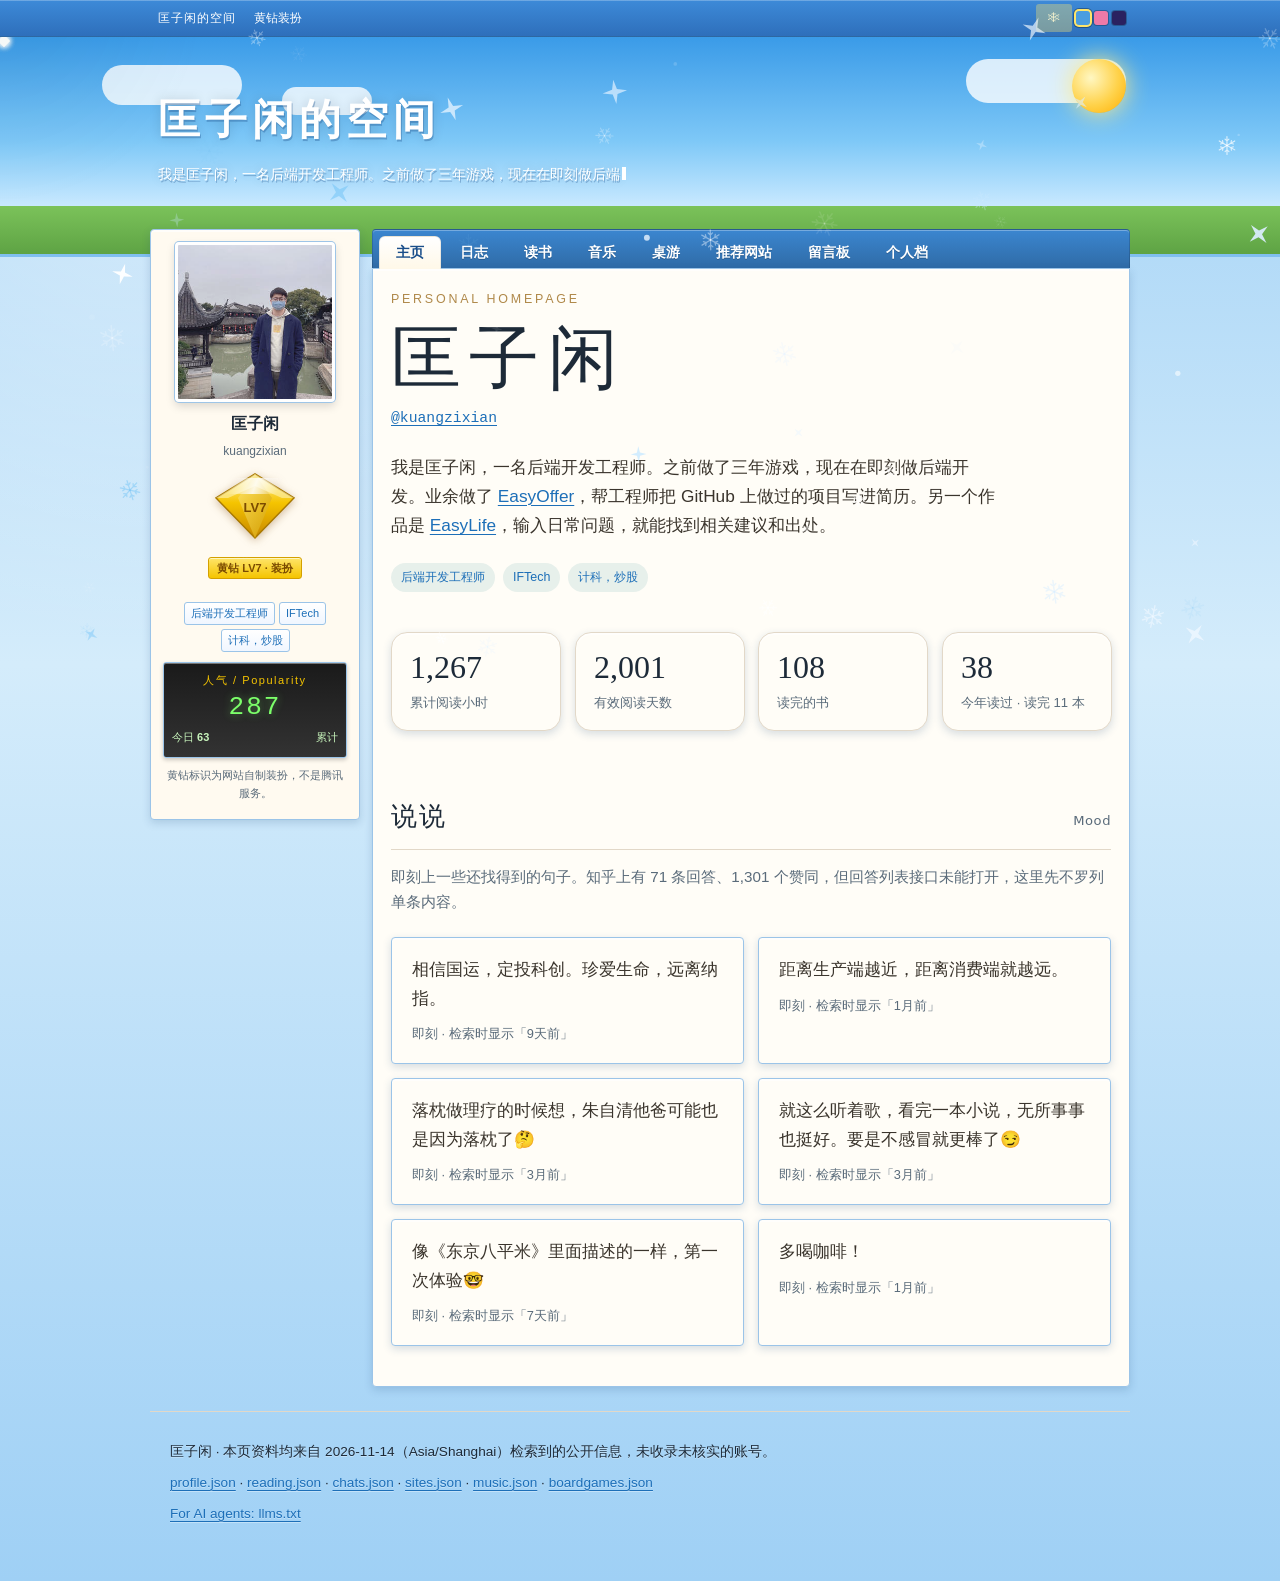
==== commit 9e5ee3b8: "Add the X / Twitter profile to social links." ====
--- a/index.html
+++ b/index.html
@@ -88,7 +88,8 @@
         "https://juejin.cn/user/395479918591006",
         "https://m.okjike.com/users/7200D7D3-3A5A-47E7-B206-FC4033D97E0F",
         "https://github.com/kuangzixian",
-        "https://www.zhihu.com/people/b26a1e7eb8e8f94af557647b44bf1bad"
+        "https://www.zhihu.com/people/b26a1e7eb8e8f94af557647b44bf1bad",
+        "https://x.com/kuangjg"
       ],
       "knowsAbout": [
         {"@type": "Game", "name": "狼人杀", "alternateName": "Werewolf"},
@@ -1868,8 +1869,8 @@
       <div class="section-head">
         <h2>社交链接</h2>
         <span class="en">Social</span></div>
-      <p class="lede zh">只放已经核对过、显示名精确匹配「匡子闲」的主页。小红书、微博、抖音和 X 目前还没能公开确认，不编造链接。</p>
-      <p class="lede en-only">Only profiles verified with the exact display name 匡子闲 are linked. Xiaohongshu, Weibo, Douyin and X could not be publicly confirmed, so no guessed URLs are included.</p>
+      <p class="lede zh">只放已经核对过、显示名精确匹配「匡子闲」的主页。小红书、微博和抖音目前还没能公开确认，不编造链接。</p>
+      <p class="lede en-only">Only profiles verified with the exact display name 匡子闲 are linked. Xiaohongshu, Weibo and Douyin could not be publicly confirmed, so no guessed URLs are included.</p>
       <div class="social-grid">
         <a class="card social" href="https://juejin.cn/user/395479918591006" rel="noopener noreferrer">
           <div class="platform">JUEJIN · 掘金</div>
@@ -1895,9 +1896,14 @@
           <p class="en-only">Headline: 计科，炒股<br>Computer software · Shanghai</p>
           <div class="counts">68 关注者 · 71 回答 · 1,301 赞同</div>
         </a>
+        <a class="card social" href="https://x.com/kuangjg" target="_blank" rel="me noopener noreferrer">
+          <div class="platform">X · TWITTER</div>
+          <h3>匡子闲</h3>
+          <p>@kuangjg</p>
+        </a>
         <div class="card social missing">
           <span class="badge-miss">未确认 / unverified</span>
-          <h3>小红书 · 微博 · 抖音 · X</h3>
+          <h3>小红书 · 微博 · 抖音</h3>
           <p class="zh">检索时这些平台未能找到精确匹配的公开主页，或站点拦截了访问。确认账号后可以补上。</p>
           <p class="en-only">No exact-match public profile could be retrieved, or the site blocked access. Links can be added once the accounts are confirmed.</p>
         </div>
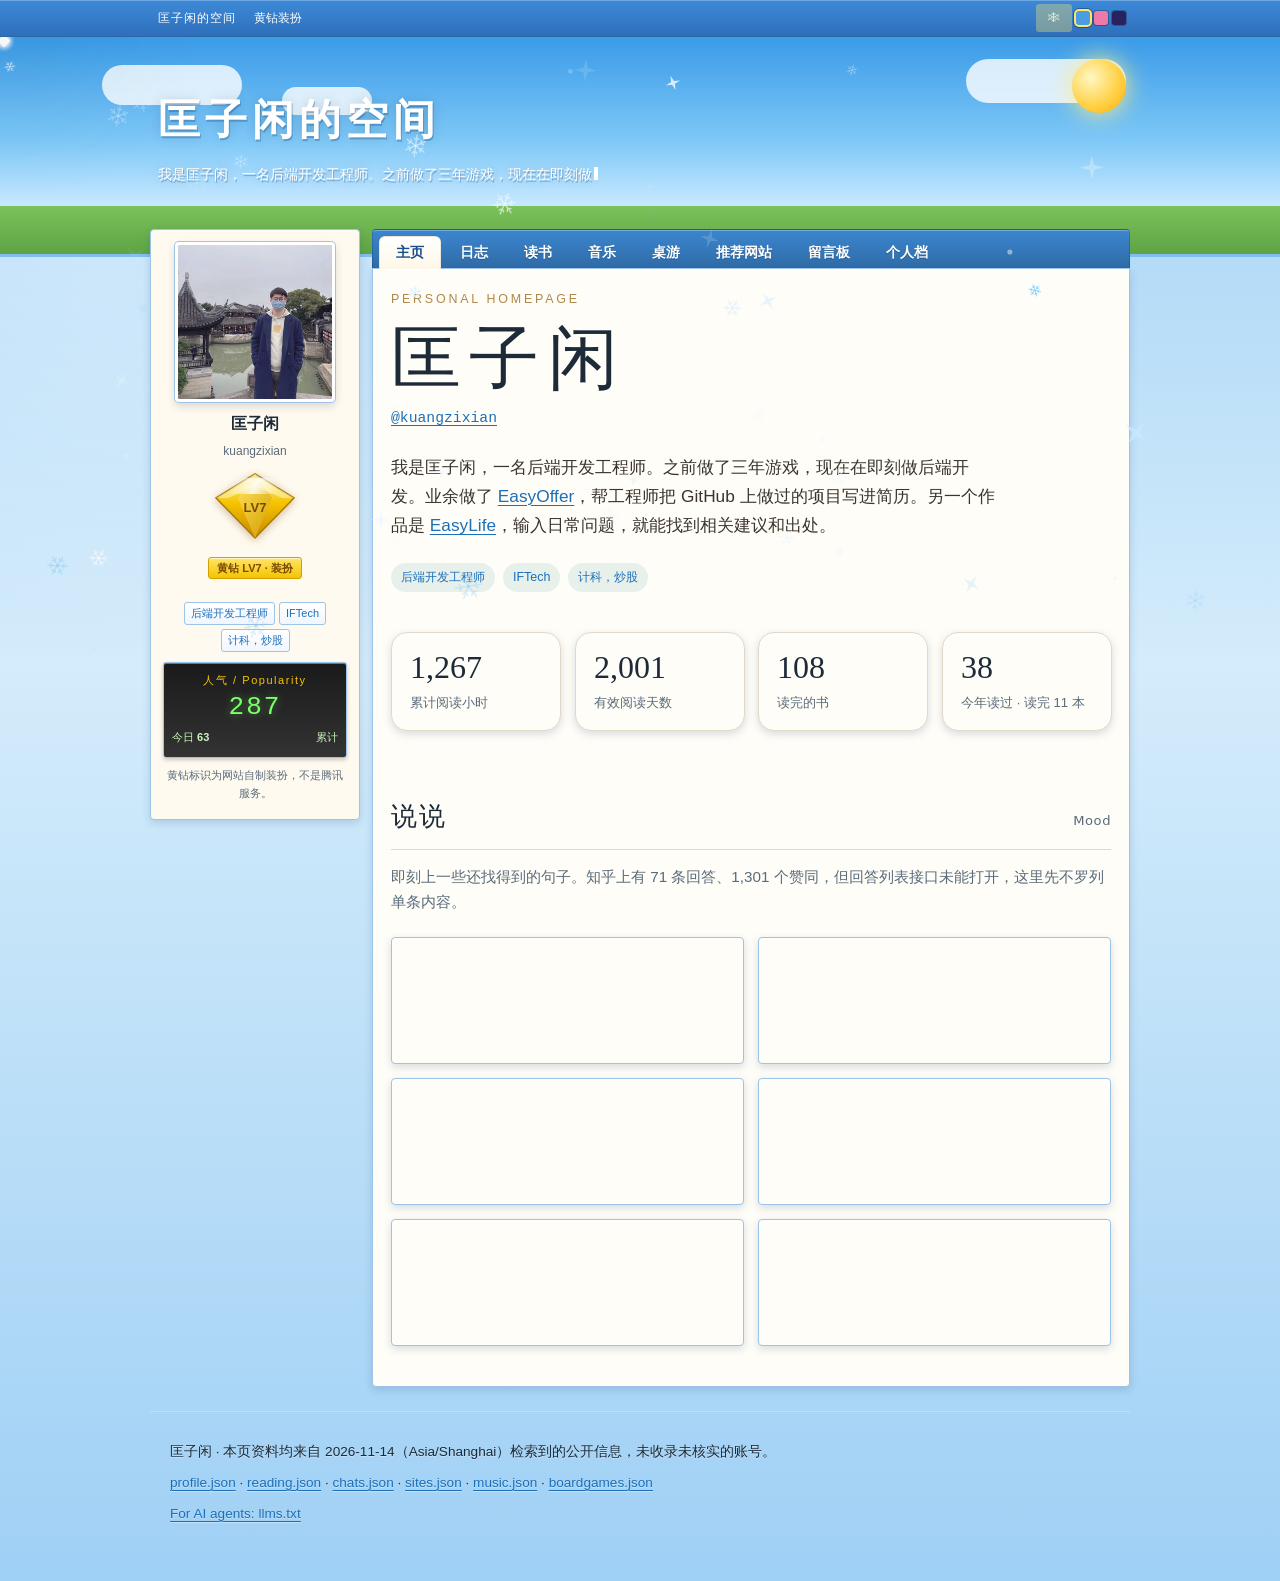
==== commit c8ae79a7: "Remove unlisted social platforms and put GitHub, Jike, and X first. Drop Xiaohongshu, Weibo, Douyin," ====
--- a/index.html
+++ b/index.html
@@ -85,11 +85,10 @@
       "jobTitle": "后端开发工程师",
       "description": "匡子闲（kuangzixian）是一名后端开发工程师。他之前做了三年游戏，现在在即刻做后端开发。业余开发了 EasyOffer，用 GitHub 项目经历帮工程师整理简历，也做了 EasyLife，方便读者按问题查找有出处的生活建议。",
       "sameAs": [
-        "https://juejin.cn/user/395479918591006",
+        "https://github.com/kuangzixian",
         "https://m.okjike.com/users/7200D7D3-3A5A-47E7-B206-FC4033D97E0F",
-        "https://github.com/kuangzixian",
-        "https://www.zhihu.com/people/b26a1e7eb8e8f94af557647b44bf1bad",
-        "https://x.com/kuangjg"
+        "https://x.com/kuangjg",
+        "https://www.zhihu.com/people/b26a1e7eb8e8f94af557647b44bf1bad"
       ],
       "knowsAbout": [
         {"@type": "Game", "name": "狼人杀", "alternateName": "Werewolf"},
@@ -1869,25 +1868,24 @@
       <div class="section-head">
         <h2>社交链接</h2>
         <span class="en">Social</span></div>
-      <p class="lede zh">只放已经核对过、显示名精确匹配「匡子闲」的主页。小红书、微博和抖音目前还没能公开确认，不编造链接。</p>
-      <p class="lede en-only">Only profiles verified with the exact display name 匡子闲 are linked. Xiaohongshu, Weibo and Douyin could not be publicly confirmed, so no guessed URLs are included.</p>
+      <p class="lede zh">只放已经核对过、显示名精确匹配「匡子闲」的主页。</p>
+      <p class="lede en-only">Only profiles verified with the exact display name 匡子闲 are linked.</p>
       <div class="social-grid">
-        <a class="card social" href="https://juejin.cn/user/395479918591006" rel="noopener noreferrer">
-          <div class="platform">JUEJIN · 掘金</div>
-          <h3>匡子闲</h3>
-          <p>后端工程师</p>
-          <div class="counts">2 关注者 · 5 篇文章 · 4,863 阅读</div>
-        </a>
-        <a class="card social" href="https://m.okjike.com/users/7200D7D3-3A5A-47E7-B206-FC4033D97E0F" rel="noopener noreferrer">
-          <div class="platform">JIKE · 即刻</div>
-          <h3>匡子闲</h3>
-          <div class="counts">56 被关注 · 115 关注</div>
-        </a>
         <a class="card social" href="https://github.com/kuangzixian" rel="noopener noreferrer">
           <div class="platform">GITHUB</div>
           <h3>kuangzixian</h3>
           <p>显示名 匡子闲 · 公司字段 IFTech</p>
           <div class="counts">7 关注者 · 17 个公开仓库 · 2017 年加入</div>
+        </a>
+        <a class="card social" href="https://m.okjike.com/users/7200D7D3-3A5A-47E7-B206-FC4033D97E0F" rel="noopener noreferrer">
+          <div class="platform">JIKE · 即刻</div>
+          <h3>匡子闲</h3>
+          <div class="counts">56 被关注 · 115 关注</div>
+        </a>
+        <a class="card social" href="https://x.com/kuangjg" target="_blank" rel="me noopener noreferrer">
+          <div class="platform">X · TWITTER</div>
+          <h3>匡子闲</h3>
+          <p>@kuangjg</p>
         </a>
         <a class="card social" href="https://www.zhihu.com/people/b26a1e7eb8e8f94af557647b44bf1bad" rel="noopener noreferrer">
           <div class="platform">ZHIHU · 知乎</div>
@@ -1896,17 +1894,6 @@
           <p class="en-only">Headline: 计科，炒股<br>Computer software · Shanghai</p>
           <div class="counts">68 关注者 · 71 回答 · 1,301 赞同</div>
         </a>
-        <a class="card social" href="https://x.com/kuangjg" target="_blank" rel="me noopener noreferrer">
-          <div class="platform">X · TWITTER</div>
-          <h3>匡子闲</h3>
-          <p>@kuangjg</p>
-        </a>
-        <div class="card social missing">
-          <span class="badge-miss">未确认 / unverified</span>
-          <h3>小红书 · 微博 · 抖音</h3>
-          <p class="zh">检索时这些平台未能找到精确匹配的公开主页，或站点拦截了访问。确认账号后可以补上。</p>
-          <p class="en-only">No exact-match public profile could be retrieved, or the site blocked access. Links can be added once the accounts are confirmed.</p>
-        </div>
       </div>
     </section>
 
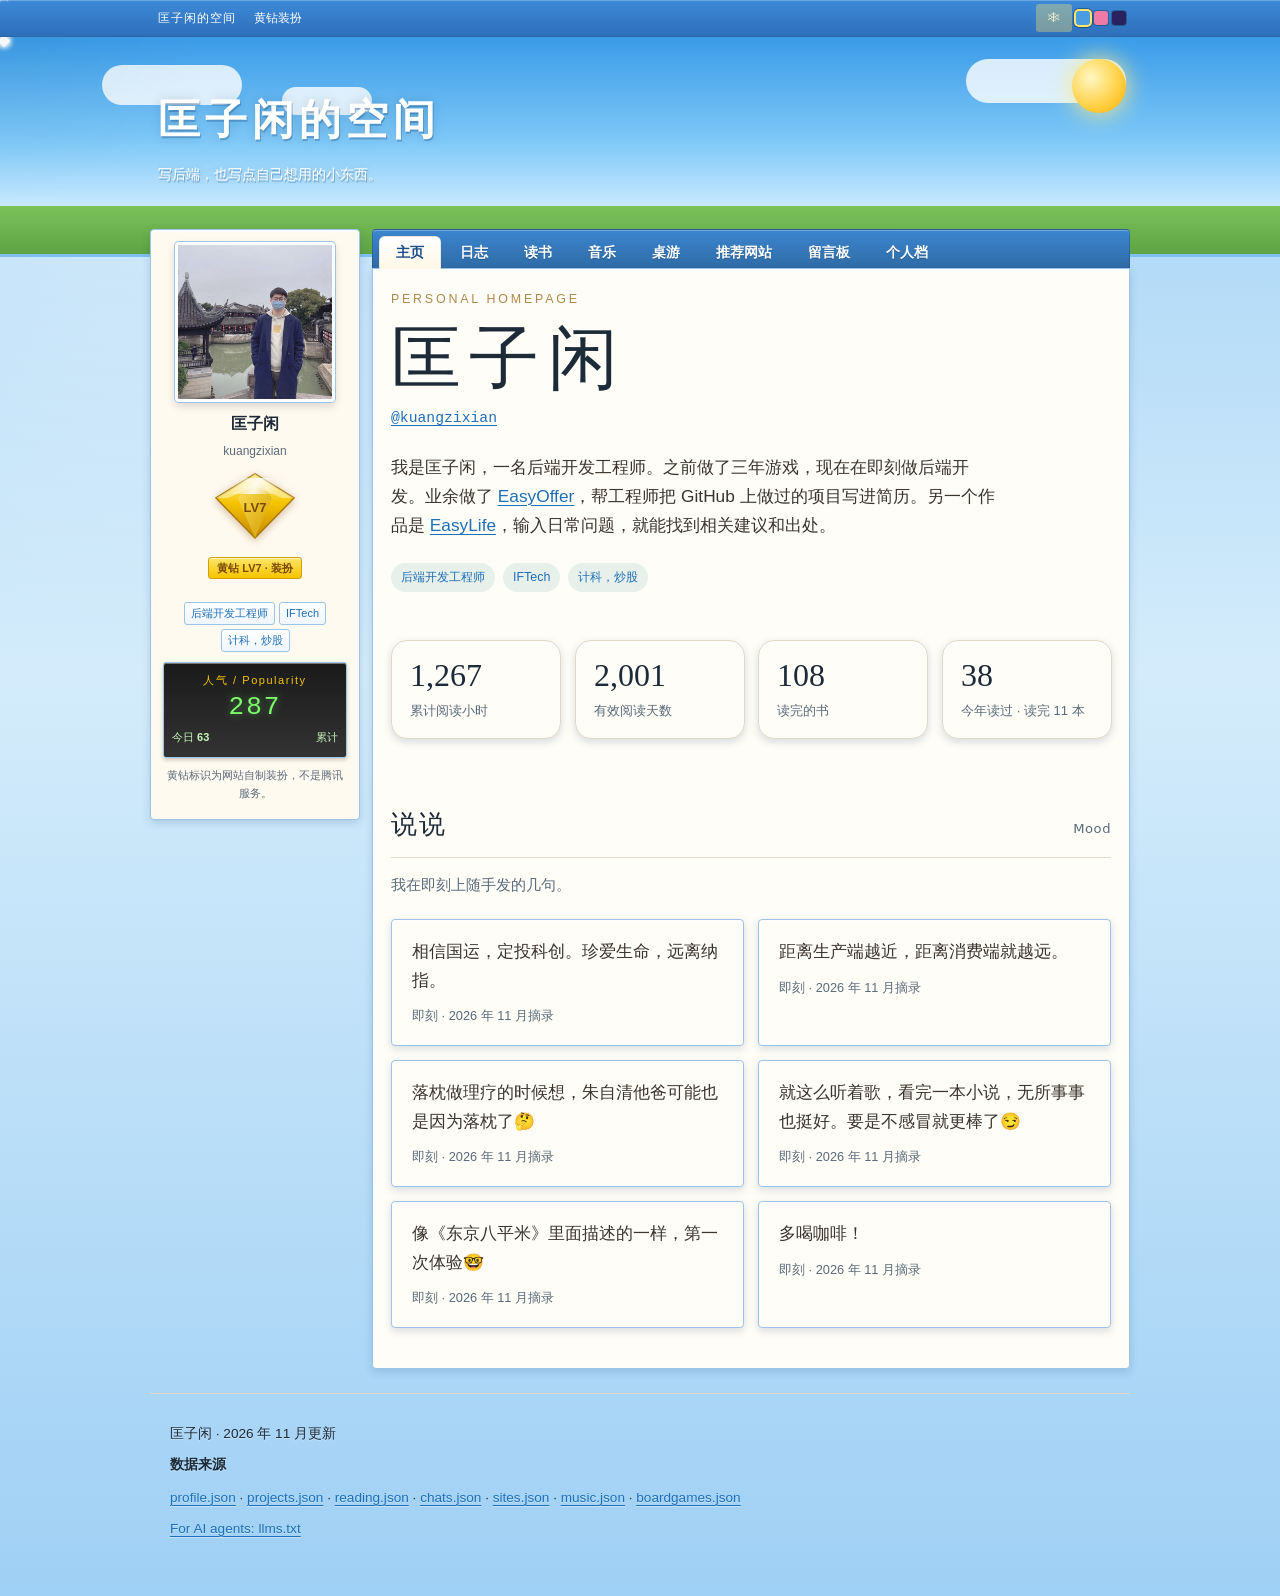
==== commit c619088e: "Review fixes: short header signature, projects.json as single source with homepage project cards, fi" ====
--- a/index.html
+++ b/index.html
@@ -150,8 +150,8 @@
     <span class="qz-sparkle"></span>
     <div class="qz-banner-text">
       <p class="qz-space-name">匡子闲的空间</p>
-      <p class="qz-sign zh"><span class="type-target">我是匡子闲，一名后端开发工程师。之前做了三年游戏，现在在即刻做后端开发。业余做了 EasyOffer，帮工程师把 GitHub 上做过的项目写进简历。另一个作品是 EasyLife，输入日常问题，就能找到相关建议和出处。</span></p>
-      <p class="qz-sign en-only"><span class="type-target">I'm 匡子闲 (kuangzixian), a backend engineer. I spent three years working on games, and I now do backend development at Jike (即刻). In my spare time I built EasyOffer to help engineers turn their GitHub work into a résumé, and EasyLife so readers can look up everyday questions and trace the advice back to its source.</span></p>
+      <p class="qz-sign zh"><span class="type-target">写后端，也写点自己想用的小东西。</span></p>
+      <p class="qz-sign en-only"><span class="type-target">I build backends, and small things I want to use myself.</span></p>
     </div>
   </div>
 
@@ -206,6 +206,7 @@
     </aside>
 
     <div class="qz-content">
+      <div class="qz-tabs-wrap">
       <nav class="qz-tabs" id="qzTabs" role="tablist" aria-label="空间栏目">
         <a class="qz-tab" role="tab" data-tab="home" href="#home" aria-controls="home"><span class="zh">主页</span><span class="en-only">Home</span></a>
         <a class="qz-tab" role="tab" data-tab="writing" href="#writing" aria-controls="writing"><span class="zh">日志</span><span class="en-only">Logs</span></a>
@@ -216,6 +217,7 @@
         <a class="qz-tab" role="tab" data-tab="guestbook" href="#guestbook" aria-controls="guestbook"><span class="zh">留言板</span><span class="en-only">Guestbook</span></a>
         <a class="qz-tab" role="tab" data-tab="profile" href="#profile" aria-controls="profile"><span class="zh">个人档</span><span class="en-only">Profile</span></a>
       </nav>
+      </div>
 
       <main id="main" class="qz-main">
         <div id="home" class="tab-panel" role="tabpanel" aria-labelledby="home">
@@ -224,8 +226,8 @@
         <p class="kicker">Personal homepage</p>
         <h1>匡子闲</h1>
         <p class="handle"><a href="https://github.com/kuangzixian" rel="me">@kuangzixian</a></p>
-        <p class="bio zh">我是匡子闲，一名后端开发工程师。之前做了三年游戏，现在在即刻做后端开发。业余做了 <a href="https://github.com/kuangzixian/easy-offer">EasyOffer</a>，帮工程师把 GitHub 上做过的项目写进简历。另一个作品是 <a href="https://github.com/kuangzixian/easy-life">EasyLife</a>，输入日常问题，就能找到相关建议和出处。</p>
-        <p class="bio en-only">I'm 匡子闲 (kuangzixian), a backend engineer. I spent three years working on games, and I now do backend development at Jike (即刻). In my spare time I built <a href="https://github.com/kuangzixian/easy-offer">EasyOffer</a> to help engineers turn their GitHub work into a résumé, and <a href="https://github.com/kuangzixian/easy-life">EasyLife</a> so readers can look up everyday questions and trace the advice back to its source.</p>
+        <p class="bio zh">我是匡子闲，一名后端开发工程师。之前做了三年游戏，现在在即刻做后端开发。业余做了 <a href="https://easy-offer.kznb.workers.dev/">EasyOffer</a>，帮工程师把 GitHub 上做过的项目写进简历。另一个作品是 <a href="https://easy-life.kznb.workers.dev/">EasyLife</a>，输入日常问题，就能找到相关建议和出处。</p>
+        <p class="bio en-only">I'm 匡子闲 (kuangzixian), a backend engineer. I spent three years working on games, and I now do backend development at Jike (即刻). In my spare time I built <a href="https://easy-offer.kznb.workers.dev/">EasyOffer</a> to help engineers turn their GitHub work into a résumé, and <a href="https://easy-life.kznb.workers.dev/">EasyLife</a> so readers can look up everyday questions and trace the advice back to its source.</p>
         <div class="tags">
           <span class="tag">后端开发工程师</span>
           <span class="tag">IFTech</span>
@@ -233,6 +235,8 @@
         </div>
       </div>
     </section>
+
+    <section class="home-projects" id="homeProjects"></section>
 
     <div class="hero-stats" aria-label="阅读概览">
       <a class="rstat" href="#reading">
@@ -263,33 +267,33 @@
         <h2>说说</h2>
         <span class="en">Mood</span>
       </div>
-      <p class="lede zh">即刻上一些还找得到的句子。知乎上有 71 条回答、1,301 个赞同，但回答列表接口未能打开，这里先不罗列单条内容。</p>
-      <p class="lede en-only">A few lines still visible on Jike. The Zhihu profile shows 71 answers and 1,301 upvotes, but the answers list could not be fetched, so individual answers are not listed here.</p>
+      <p class="lede zh">我在即刻上随手发的几句。</p>
+      <p class="lede en-only">A few things I posted on Jike.</p>
 
       <div class="thoughts">
         <article class="card thought">
           <blockquote>相信国运，定投科创。珍爱生命，远离纳指。</blockquote>
-          <footer><span class="zh">即刻 · 检索时显示「9天前」</span><span class="en-only">Jike · shown as “9 days ago” when retrieved</span></footer>
+          <footer><span class="zh">即刻 · 2026 年 11 月摘录</span><span class="en-only">Jike · excerpted Nov 2026</span></footer>
         </article>
         <article class="card thought">
           <blockquote>距离生产端越近，距离消费端就越远。</blockquote>
-          <footer><span class="zh">即刻 · 检索时显示「1月前」</span><span class="en-only">Jike · shown as “1 month ago” when retrieved</span></footer>
+          <footer><span class="zh">即刻 · 2026 年 11 月摘录</span><span class="en-only">Jike · excerpted Nov 2026</span></footer>
         </article>
         <article class="card thought">
           <blockquote>落枕做理疗的时候想，朱自清他爸可能也是因为落枕了🤔</blockquote>
-          <footer><span class="zh">即刻 · 检索时显示「3月前」</span><span class="en-only">Jike · shown as “3 months ago” when retrieved</span></footer>
+          <footer><span class="zh">即刻 · 2026 年 11 月摘录</span><span class="en-only">Jike · excerpted Nov 2026</span></footer>
         </article>
         <article class="card thought">
           <blockquote>就这么听着歌，看完一本小说，无所事事也挺好。要是不感冒就更棒了😏</blockquote>
-          <footer><span class="zh">即刻 · 检索时显示「3月前」</span><span class="en-only">Jike · shown as “3 months ago” when retrieved</span></footer>
+          <footer><span class="zh">即刻 · 2026 年 11 月摘录</span><span class="en-only">Jike · excerpted Nov 2026</span></footer>
         </article>
         <article class="card thought">
           <blockquote>像《东京八平米》里面描述的一样，第一次体验🤓</blockquote>
-          <footer><span class="zh">即刻 · 检索时显示「7天前」</span><span class="en-only">Jike · shown as “7 days ago” when retrieved</span></footer>
+          <footer><span class="zh">即刻 · 2026 年 11 月摘录</span><span class="en-only">Jike · excerpted Nov 2026</span></footer>
         </article>
         <article class="card thought">
           <blockquote>多喝咖啡！</blockquote>
-          <footer><span class="zh">即刻 · 检索时显示「1月前」</span><span class="en-only">Jike · shown as “1 month ago” when retrieved</span></footer>
+          <footer><span class="zh">即刻 · 2026 年 11 月摘录</span><span class="en-only">Jike · excerpted Nov 2026</span></footer>
         </article>
       </div>
     </section>
@@ -301,13 +305,13 @@
         <h2>读书</h2>
         <span class="en">Reading</span>
       </div>
-      <p class="lede zh">来自微信读书，检索于 2026-11-14（Asia/Shanghai）。统计数字是官方汇总口径，可能包含未出现在公开书架上的记录。下面的书单、封面、划线和想法只展示公开书架里的内容；已排除 9 本私密书和「文章收藏」。</p>
-      <p class="lede en-only">From WeChat Reading, retrieved on 14 Nov 2026 (Asia/Shanghai). Official totals may include records not on the public shelf. Titles, covers and notes below are public-shelf items only; 9 private books and the “Articles” entry are omitted.</p>
+      <p class="lede zh">我在微信读书上的阅读记录：读了多少、爱读什么，还有书架上的书和划线。</p>
+      <p class="lede en-only">My reading on WeChat Reading: how much I read, what I like, and the books and highlights on my shelf.</p>
 
       <article class="card year-progress">
         <h3><span class="zh">2026 年阅读进度</span><span class="en-only">2026 reading progress</span></h3>
-        <p class="tiny zh">截至 2026-11-14。数字来自微信读书官方统计，不是逐日打卡热力图。</p>
-        <p class="tiny en-only">As of 14 Nov 2026. Official WeChat Reading totals, not a day-by-day heatmap.</p>
+        <p class="tiny zh">截至 2026-11-14。</p>
+        <p class="tiny en-only">As of 14 Nov 2026.</p>
         <div class="yp-rows">
           <div class="yp-row">
             <div class="yp-label"><span class="zh">这一年已过</span><span class="en-only">Year elapsed</span></div>
@@ -325,8 +329,8 @@
             <div class="yp-num">14<span class="yp-den"> / 14</span></div>
           </div>
         </div>
-        <p class="tiny zh">今年已读 38 本、读完 11 本；11 月截至检索日，每天都有阅读。</p>
-        <p class="tiny en-only">38 books opened and 11 finished this year. In November, every day up to the retrieval date had reading.</p>
+        <p class="tiny zh">今年已读 38 本、读完 11 本；11 月到 14 日为止，每天都有阅读。</p>
+        <p class="tiny en-only">38 books opened and 11 finished this year. In November I read every day through the 14th.</p>
       </article>
 
       <aside class="draw-panel" aria-label="随机抽一本书">
@@ -417,8 +421,8 @@
       </div>
 
       <h3 class="subhead">读完</h3>
-      <p class="lede zh">官方统计累计读完 108 本、今年 11 本。这里只列出公开书架上能核对到读完时间的书。</p>
-      <p class="lede en-only">Official totals: 108 finished in all, 11 this year. Only public-shelf titles with a finish date are listed here.</p>
+      <p class="lede zh">我一共读完了 108 本，今年 11 本。这里列的是书架上标了读完日期的几本。</p>
+      <p class="lede en-only">I’ve finished 108 books in all, 11 of them this year. These are the ones on my shelf with a finish date.</p>
       <div class="fin-grid">
         <article class="card fin-card"><a class="book-link" href="https://weread.qq.com/web/reader/c4332ab0813ab7f5cg017038" rel="noopener noreferrer">
         <img class="cover" src="images/books/b-3300063647.jpg" alt="《东京八平米》封面" width="72" height="96" loading="lazy">
@@ -479,8 +483,8 @@
       </div>
 
       <h3 class="subhead">笔记与划线</h3>
-      <p class="lede zh">从公开书架里笔记较多的书中选了一部分自己的划线和想法。笔记总数按「想法 + 划线 + 书签」计算；这里不展示书签内容，也不收录他人书评。</p>
-      <p class="lede en-only">A selection of my own highlights and thoughts from public-shelf books with the most notes. Totals use thoughts + underlines + bookmarks; bookmark text and third-party reviews are not included.</p>
+      <p class="lede zh">从笔记比较多的几本书里，挑了一些我划的线和写下的想法。</p>
+      <p class="lede en-only">A few of my highlights and notes, picked from the books I’ve annotated most.</p>
       <div class="quote-stage">
         <div class="quote-toolbar">
           <p class="tiny zh">先看一句精选划线或想法。</p>
@@ -1235,8 +1239,8 @@
         <h2>音乐</h2>
         <span class="en">Music</span>
       </div>
-      <p class="lede zh">来自网易云歌单「匡子闲喜欢的音乐」，共 286 首，导出于 2026-11-17 15:48（Asia/Shanghai）。按网易云「我喜欢的音乐」默认顺序解读：第1首视为最新收藏，第286首较早。用户未另行确认排序。分析来自收藏，不是播放次数。 完整可视化报告可在本站打开，不必访问外部分析页。</p>
-      <p class="lede en-only">From the NetEase Cloud Music playlist “匡子闲喜欢的音乐”: 286 tracks, exported at 2026-11-17 15:48 (Asia/Shanghai). Read in NetEase Cloud Music’s default Liked Songs order: #1 is treated as the newest save, #286 as earlier. This order was not separately confirmed. The analysis is based on saves, not play counts. The full visual report is hosted on this site.</p>
+      <p class="lede zh">我在网易云「匡子闲喜欢的音乐」里收藏了 286 首歌，大多是华语流行，也有民谣、日语和欧美流行。下面是这些收藏里能看出的偏好，还有一些我还没听过的推荐。</p>
+      <p class="lede en-only">I’ve saved 286 songs in my NetEase Cloud Music playlist “匡子闲喜欢的音乐”. Most are Mandopop, with folk, Japanese and Western pop too. Below is the taste these saves show, plus some songs I haven’t heard yet.</p>
       <div class="music-heroes" aria-label="代表封面">
         <a class="music-hero" href="https://music.163.com/#/song?id=65766" target="_blank" rel="noopener noreferrer">
           <img src="images/music/fuji.jpg" alt="富士山下 — 陈奕迅 封面" width="160" height="160" loading="lazy">
@@ -1257,19 +1261,17 @@
       </div>
       <article class="card music-summary">
         <h3><span class="zh">先把喜欢留下来</span><span class="en-only">A map of saved songs</span></h3>
-        <p class="zh">依据286首收藏，不是播放次数。华语流行为主，民谣、日语与欧美流行并存。</p>
-        <p class="en-only">Based on 286 saved songs, not play counts. Mandopop is the main line, with folk, Japanese, and Western pop also present.</p>
+        <p class="zh">华语流行为主，民谣、日语与欧美流行也都有。</p>
+        <p class="en-only">Mostly Mandopop, with folk, Japanese and Western pop as well.</p>
         <ul class="music-stats">
           <li><strong>286</strong><span class="zh">首收藏</span><span class="en-only">saved tracks</span></li>
           <li><strong>243</strong><span class="zh">位艺人（按参与计）</span><span class="en-only">artists (participations)</span></li>
-          <li><strong>12</strong><span class="zh">首已核实推荐</span><span class="en-only">verified recommendations</span></li>
+          <li><strong>12</strong><span class="zh">首推荐</span><span class="en-only">recommendations</span></li>
         </ul>
         <h4><span class="zh">出现最多的艺人</span><span class="en-only">Artists who appear most often</span></h4>
         <ul class="music-artists"><li><span class="music-artist-name">陈粒</span><span class="music-artist-n">7</span></li><li><span class="music-artist-name">G.E.M.邓紫棋</span><span class="music-artist-n">7</span></li><li><span class="music-artist-name">陈奕迅</span><span class="music-artist-n">6</span></li><li><span class="music-artist-name">王力宏</span><span class="music-artist-n">6</span></li><li><span class="music-artist-name">莫文蔚</span><span class="music-artist-n">5</span></li><li><span class="music-artist-name">李荣浩</span><span class="music-artist-n">5</span></li><li><span class="music-artist-name">孙燕姿</span><span class="music-artist-n">4</span></li><li><span class="music-artist-name">周杰伦</span><span class="music-artist-n">4</span></li><li><span class="music-artist-name">张宇</span><span class="music-artist-n">4</span></li><li><span class="music-artist-name">杨宗纬</span><span class="music-artist-n">4</span></li><li><span class="music-artist-name">米津玄師</span><span class="music-artist-n">4</span></li><li><span class="music-artist-name">毛不易</span><span class="music-artist-n">4</span></li></ul>
-        <p class="tiny zh">次数含合作与不同发行，不是播放次数，也不能直接当流派比例。专辑上收藏较多的有：毛不易《平凡的一天》4 首、陈粒《如也》3 首、莫文蔚《就 i Karen 莫文蔚精选》2 首。</p>
-        <p class="tiny en-only">Counts include collaborations and different releases, not play counts, and are not genre shares. Albums with more saves: 毛不易 “平凡的一天” ×4; 陈粒 “如也” ×3; 莫文蔚 “就 i Karen 莫文蔚精选” ×2.</p>
-        <ul class="tiny music-limits zh"><li>艺人次数按演唱参与计，合作曲会叠加，不能当作流派占比。</li><li>同一首歌的不同发行只增加覆盖，不重复计为独立偏好。</li><li>没有播放次数、听歌年份或音频特征值。</li></ul>
-        <ul class="tiny music-limits en-only"><li>Artist counts include collaborations and are not additive genre shares.</li><li>Different releases of the same song add coverage, not extra preference votes.</li><li>No play counts, listening years, or audio features are inferred.</li></ul>
+        <p class="tiny zh">专辑里收得比较多的有：毛不易《平凡的一天》4 首、陈粒《如也》3 首、莫文蔚《就 i Karen 莫文蔚精选》2 首。</p>
+        <p class="tiny en-only">Albums I’ve saved the most from: 毛不易 “平凡的一天” ×4; 陈粒 “如也” ×3; 莫文蔚 “就 i Karen 莫文蔚精选” ×2.</p>
         <p class="tiny zh">歌单：<a href="https://music.163.com/#/playlist?id=114831730" target="_blank" rel="noopener noreferrer">网易云「匡子闲喜欢的音乐」</a></p>
         <p class="tiny en-only">Playlist: <a href="https://music.163.com/#/playlist?id=114831730" target="_blank" rel="noopener noreferrer">NetEase “匡子闲喜欢的音乐”</a></p>
       </article>
@@ -1343,8 +1345,8 @@
         <h3>风格时间线</h3>
         <span class="en">Timeline</span>
       </div>
-      <p class="tiny music-tl-note zh">九段按确认的旧→新方向排列。因为按默认顺序第1首是最新的，时间线从第286首读到第1首。编号是歌单位置，不是年份。</p>
-      <p class="tiny music-tl-note en-only">Nine stretches run from earlier saves to newer ones. Because #1 is treated as newest, the timeline reads from #286 to #1. Numbers are playlist positions, not years.</p>
+      <p class="tiny music-tl-note zh">从最早的收藏到最近的收藏，分成九段。编号是歌在歌单里的位置，不是年份。</p>
+      <p class="tiny music-tl-note en-only">Nine stretches, from my earliest saves to the latest. Numbers are playlist positions, not years.</p>
       <ol class="music-timeline">
         <li class="card music-stage">
           <p class="music-stage-tag"><span class="zh">经典华语</span><span class="en-only">Classic Mandopop</span> <span class="music-range">#286–#256</span></p>
@@ -1459,8 +1461,8 @@
         <h3>推荐</h3>
         <span class="en">Recommendations</span>
       </div>
-      <p class="tiny zh">12 首都不在这张歌单里，曲目和封面都已核对过来源。喜欢与否要听过才知道。</p>
-      <p class="tiny en-only">None of these 12 tracks were found in the playlist. Titles, artists and covers were verified against official sources. Whether they fit still depends on a listen.</p>
+      <p class="tiny zh">这 12 首还不在我的歌单里，是照着已经收藏的歌挑的。合不合口味，听过才知道。</p>
+      <p class="tiny en-only">These 12 songs aren’t in my playlist yet; they were picked to match what I’ve already saved. I’ll only know if they fit after a listen.</p>
       <div class="music-recs">
         <section class="music-tier">
           <h4><span class="zh">大概率合口味</span><span class="en-only">Very likely</span></h4>
@@ -1473,9 +1475,9 @@
                 <h3>最佳损友</h3>
                 <p class="music-rec-artist">陈奕迅 · Life Continues…</p>
                 <p class="zh">歌单已收《富士山下》《十年》《红玫瑰》。这首同是陈奕迅粤语代表作，旋律与情感浓度接近，待听后确认。</p>
-                <p class="en-only">歌单已收《富士山下》《十年》《红玫瑰》。这首同是陈奕迅粤语代表作，旋律与情感浓度接近，待听后确认。</p>
+                <p class="en-only">Already saved: “富士山下”, “十年” and “红玫瑰”. This is another of Eason Chan’s signature Cantonese songs, close in melody and emotional weight. Still to be confirmed by listening.</p>
                 <p class="tiny zh">可能的差别：粤语咬字和黄伟文词作更密，若更吃国语抒情可能会觉得密。</p>
-                <p class="tiny en-only">What may not fit: 粤语咬字和黄伟文词作更密，若更吃国语抒情可能会觉得密。</p>
+                <p class="tiny en-only">What may not fit: the Cantonese diction and Wyman Wong’s lyrics are denser; if Mandarin ballads are more my thing, it may feel heavy.</p>
               </div>
             </article>
             <article class="card music-rec">
@@ -1486,9 +1488,9 @@
                 <h3>桥豆麻袋</h3>
                 <p class="music-rec-artist">陈粒 · 小梦大半</p>
                 <p class="zh">已收《如也》的《走马》《易燃易爆炸》和《小梦大半》的《小半》《虚拟》。此曲同属《小梦大半》，可补同一张专辑。</p>
-                <p class="en-only">已收《如也》的《走马》《易燃易爆炸》和《小梦大半》的《小半》《虚拟》。此曲同属《小梦大半》，可补同一张专辑。</p>
+                <p class="en-only">Already saved: “走马” and “易燃易爆炸” from 如也, and “小半” and “虚拟” from 小梦大半. This track is also from 小梦大半 and rounds out the same album.</p>
                 <p class="tiny zh">可能的差别：口气更俏皮、更短，如果只喜欢《走马》那种缓慢叙事，可能会觉得跳。</p>
-                <p class="tiny en-only">What may not fit: 口气更俏皮、更短，如果只喜欢《走马》那种缓慢叙事，可能会觉得跳。</p>
+                <p class="tiny en-only">What may not fit: it is more playful and shorter; next to the slow storytelling of “走马” it may feel jumpy.</p>
               </div>
             </article>
             <article class="card music-rec">
@@ -1499,9 +1501,9 @@
                 <h3>平凡的一天</h3>
                 <p class="music-rec-artist">毛不易 · 平凡的一天</p>
                 <p class="zh">已收同专辑《消愁》《借》《一荤一素》《像我这样的人》，但标题曲尚未出现。用来补完这张专辑的主轴。</p>
-                <p class="en-only">已收同专辑《消愁》《借》《一荤一素》《像我这样的人》，但标题曲尚未出现。用来补完这张专辑的主轴。</p>
+                <p class="en-only">Already saved from the same album: “消愁”, “借”, “一荤一素” and “像我这样的人”, but not the title track. This one completes the core of that album.</p>
                 <p class="tiny zh">可能的差别：标题曲更沉、更慢，如果更吃《消愁》的合唱钩子，未必同样喜欢。</p>
-                <p class="tiny en-only">What may not fit: 标题曲更沉、更慢，如果更吃《消愁》的合唱钩子，未必同样喜欢。</p>
+                <p class="tiny en-only">What may not fit: the title track is heavier and slower; if the sing-along hook of “消愁” is the draw, it may not land the same way.</p>
               </div>
             </article>
             <article class="card music-rec">
@@ -1512,9 +1514,9 @@
                 <h3>来自天堂的魔鬼</h3>
                 <p class="music-rec-artist">G.E.M.邓紫棋 · 新的心跳</p>
                 <p class="zh">已收《泡沫》《喜欢你》《光年之外》《再见》。此曲同属强声线的流行编曲，用来试她偏暗、偏力度的一面。</p>
-                <p class="en-only">已收《泡沫》《喜欢你》《光年之外》《再见》。此曲同属强声线的流行编曲，用来试她偏暗、偏力度的一面。</p>
+                <p class="en-only">Already saved: “泡沫”, “喜欢你”, “光年之外” and “再见”. This track shares the big-voice pop arrangement and shows her darker, more forceful side.</p>
                 <p class="tiny zh">可能的差别：比《泡沫》更锐、更电子，若只喜欢她早期抒情，可能会觉得硬。</p>
-                <p class="tiny en-only">What may not fit: 比《泡沫》更锐、更电子，若只喜欢她早期抒情，可能会觉得硬。</p>
+                <p class="tiny en-only">What may not fit: sharper and more electronic than “泡沫”; next to her early ballads it may feel hard-edged.</p>
               </div>
             </article>
             <article class="card music-rec">
@@ -1525,9 +1527,9 @@
                 <h3>模特</h3>
                 <p class="music-rec-artist">李荣浩 · 模特</p>
                 <p class="zh">已收《老街》《不将就》《麻雀》，以及两个发行的《年少有为》。这首是他同名专辑标题曲，声线和节奏都接近。</p>
-                <p class="en-only">已收《老街》《不将就》《麻雀》，以及两个发行的《年少有为》。这首是他同名专辑标题曲，声线和节奏都接近。</p>
+                <p class="en-only">Already saved: “老街”, “不将就”, “麻雀” and two releases of “年少有为”. This is the title track of his self-titled album, close in voice and rhythm.</p>
                 <p class="tiny zh">可能的差别：口吻更俏皮，鼓点更跳，如果只喜欢他慢的叙事歌，不一定合。</p>
-                <p class="tiny en-only">What may not fit: 口吻更俏皮，鼓点更跳，如果只喜欢他慢的叙事歌，不一定合。</p>
+                <p class="tiny en-only">What may not fit: the tone is more playful and the drums bouncier; it may not suit a preference for his slow story songs.</p>
               </div>
             </article>
             <article class="card music-rec">
@@ -1538,9 +1540,9 @@
                 <h3>绿光</h3>
                 <p class="music-rec-artist">孙燕姿 · 风筝</p>
                 <p class="zh">已收《我怀念的》《遇见》《天黑黑》。这首是她早期快歌代表，用来看你是否也收她明快的一面。</p>
-                <p class="en-only">已收《我怀念的》《遇见》《天黑黑》。这首是她早期快歌代表，用来看你是否也收她明快的一面。</p>
+                <p class="en-only">Already saved: “我怀念的”, “遇见” and “天黑黑”. This is one of her signature early up-tempo songs, a test of whether her brighter side fits too.</p>
                 <p class="tiny zh">可能的差别：节奏更快、更亮，和《我怀念的》的缓慢抒情差别明显。</p>
-                <p class="tiny en-only">What may not fit: 节奏更快、更亮，和《我怀念的》的缓慢抒情差别明显。</p>
+                <p class="tiny en-only">What may not fit: faster and brighter, clearly different from the slow ballad feel of “我怀念的”.</p>
               </div>
             </article>
           </div>
@@ -1556,9 +1558,9 @@
                 <h3>安和桥</h3>
                 <p class="music-rec-artist">宋冬野 · 安和桥北</p>
                 <p class="zh">《董小姐》已收《安和桥北》和摩登天空7两个发行。此曲是同一张专辑的另一首代表作，待听后确认是否同路。</p>
-                <p class="en-only">《董小姐》已收《安和桥北》和摩登天空7两个发行。此曲是同一张专辑的另一首代表作，待听后确认是否同路。</p>
+                <p class="en-only">“董小姐” is already saved in two releases (安和桥北 and Modern Sky 7). This is another signature track from the same album; still to be confirmed by listening.</p>
                 <p class="tiny zh">可能的差别：更沉、更冷，如果只喜欢《董小姐》的叙事亲切感，不一定停留。</p>
-                <p class="tiny en-only">What may not fit: 更沉、更冷，如果只喜欢《董小姐》的叙事亲切感，不一定停留。</p>
+                <p class="tiny en-only">What may not fit: heavier and colder; without the warm storytelling of “董小姐” it may not stick.</p>
               </div>
             </article>
             <article class="card music-rec">
@@ -1569,9 +1571,9 @@
                 <h3>青花瓷</h3>
                 <p class="music-rec-artist">周杰伦 · 我很忙</p>
                 <p class="zh">已收《刀马旦》《红尘客栈》《时光机》《不能说的秘密》，但《我很忙》里的中国风代表作尚未出现。</p>
-                <p class="en-only">已收《刀马旦》《红尘客栈》《时光机》《不能说的秘密》，但《我很忙》里的中国风代表作尚未出现。</p>
+                <p class="en-only">Already saved: “刀马旦”, “红尘客栈”, “时光机” and “不能说的秘密”, but not the signature Chinese-style song from 我很忙.</p>
                 <p class="tiny zh">可能的差别：古典意象和细描比《晴天》或《不能说的秘密》更满，不一定人人都吃。</p>
-                <p class="tiny en-only">What may not fit: 古典意象和细描比《晴天》或《不能说的秘密》更满，不一定人人都吃。</p>
+                <p class="tiny en-only">What may not fit: the classical imagery and detail are denser than in “晴天” or “不能说的秘密”; not for everyone.</p>
               </div>
             </article>
             <article class="card music-rec">
@@ -1582,9 +1584,9 @@
                 <h3>夜に駆ける</h3>
                 <p class="music-rec-artist">YOASOBI · 夜に駆ける</p>
                 <p class="zh">已收 YOASOBI《群青》，以及米津玄師《Lemon》《打上花火》。此曲是同路的日语流行代表，用来验证这条支线。</p>
-                <p class="en-only">已收 YOASOBI《群青》，以及米津玄師《Lemon》《打上花火》。此曲是同路的日语流行代表，用来验证这条支线。</p>
+                <p class="en-only">Already saved: YOASOBI’s “群青”, plus Kenshi Yonezu’s “Lemon” and “打上花火”. This is a signature song from the same J-pop line, a test of that side branch.</p>
                 <p class="tiny zh">可能的差别：叙事更急、电子编曲更满，若只喜欢《群青》的合唱感，未必同样停留。</p>
-                <p class="tiny en-only">What may not fit: 叙事更急、电子编曲更满，若只喜欢《群青》的合唱感，未必同样停留。</p>
+                <p class="tiny en-only">What may not fit: the storytelling is more urgent and the electronic arrangement fuller; if the choral feel of “群青” is the draw, it may not stick the same way.</p>
               </div>
             </article>
             <article class="card music-rec">
@@ -1595,9 +1597,9 @@
                 <h3>Skyfall</h3>
                 <p class="music-rec-artist">Adele · Skyfall - Single</p>
                 <p class="zh">歌单里已有《See You Again》《City Of Stars》《Love Me Like You Do》等电影歌。这首是同类的主题曲，声线更厚。</p>
-                <p class="en-only">歌单里已有《See You Again》《City Of Stars》《Love Me Like You Do》等电影歌。这首是同类的主题曲，声线更厚。</p>
+                <p class="en-only">The playlist already has film songs such as “See You Again”, “City Of Stars” and “Love Me Like You Do”. This is a theme song of the same kind, with a fuller voice.</p>
                 <p class="tiny zh">可能的差别：比歌单里多数欧美流行更长、更戏剧，不是轻快的电台单曲。</p>
-                <p class="tiny en-only">What may not fit: 比歌单里多数欧美流行更长、更戏剧，不是轻快的电台单曲。</p>
+                <p class="tiny en-only">What may not fit: longer and more theatrical than most of the Western pop on the playlist; not a breezy radio single.</p>
               </div>
             </article>
           </div>
@@ -1613,9 +1615,9 @@
                 <h3>杀死那个石家庄人</h3>
                 <p class="music-rec-artist">万能青年旅店 · 万能青年旅店 同名专辑</p>
                 <p class="zh">已收草东没有派对《山海》，也有许巍、朴树、Beyond。此曲把城市叙事推到更冷、更乐队化的方向，用来试边界。</p>
-                <p class="en-only">已收草东没有派对《山海》，也有许巍、朴树、Beyond。此曲把城市叙事推到更冷、更乐队化的方向，用来试边界。</p>
+                <p class="en-only">Already saved: No Party For Cao Dong’s “山海”, plus Xu Wei, Pu Shu and Beyond. This track pushes city storytelling toward a colder, more band-driven sound, a test of the edges.</p>
                 <p class="tiny zh">可能的差别：编曲更瘦、词更密，和华语流行主轴距离明显，可能听不惯。</p>
-                <p class="tiny en-only">What may not fit: 编曲更瘦、词更密，和华语流行主轴距离明显，可能听不惯。</p>
+                <p class="tiny en-only">What may not fit: a sparser arrangement and denser lyrics, clearly far from the Mandopop core; it may take getting used to.</p>
               </div>
             </article>
             <article class="card music-rec">
@@ -1626,16 +1628,16 @@
                 <h3>前前前世 (movie ver.)</h3>
                 <p class="music-rec-artist">RADWIMPS · 君の名は。</p>
                 <p class="zh">已收 YOASOBI 与米津的日语流行和动画相关曲。此曲来自电影《你的名字》，用来试日语电影主题曲是否也成立。</p>
-                <p class="en-only">已收 YOASOBI 与米津的日语流行和动画相关曲。此曲来自电影《你的名字》，用来试日语电影主题曲是否也成立。</p>
+                <p class="en-only">Already saved: J-pop and anime-related songs by YOASOBI and Kenshi Yonezu. This track is from the film Your Name, a test of whether Japanese film themes fit too.</p>
                 <p class="tiny zh">可能的差别：电影主题曲的铺陈更长，现场感与流行单曲不同，未必单独收藏。</p>
-                <p class="tiny en-only">What may not fit: 电影主题曲的铺陈更长，现场感与流行单曲不同，未必单独收藏。</p>
+                <p class="tiny en-only">What may not fit: a film theme builds up longer and feels different from a pop single; it may not get saved on its own.</p>
               </div>
             </article>
           </div>
         </section>
       </div>
       <p class="music-report-actions">
-        <a class="play-btn" href="/music/report"> <span class="zh">完整报告</span><span class="en-only">Full report</span></a>
+        <a class="play-btn" href="/music/report" hreflang="zh-CN"> <span class="zh">完整报告</span><span class="en-only">Full report (in Chinese)</span></a>
       </p>
       <p class="music-powered">
         <a class="music-powered-link" href="https://github.com/ryohgicc/musicanalysis" target="_blank" rel="noopener noreferrer">
@@ -1650,8 +1652,8 @@
         <h2>桌游</h2>
         <span class="en">Board games</span>
       </div>
-      <p class="lede zh" id="qzBoardgamesIntroZh">玩过、也爱玩的桌游。后面想起再补。下面只写公开的人数和类型，没有个人评分或对局次数。</p>
-      <p class="lede en-only" id="qzBoardgamesIntroEn">Board games he has played and enjoys. More will be added later. Each entry lists only public player counts and genre, not personal ratings or play counts.</p>
+      <p class="lede zh" id="qzBoardgamesIntroZh">我玩过、也爱玩的桌游，想起来再补。</p>
+      <p class="lede en-only" id="qzBoardgamesIntroEn">Board games I’ve played and enjoy. I’ll add more as I remember them.</p>
       <div class="bgames-grid" id="qzBoardgamesList">
         <article class="card bgame-card" data-game="werewolf">
           <span class="bgame-icon" data-game="werewolf" aria-hidden="true">🐺</span>
@@ -1730,8 +1732,8 @@
         <h2>推荐网站</h2>
         <span class="en">Recommended sites</span>
       </div>
-      <p class="lede zh" id="qzSitesIntroZh">推荐看看的网站。标了「自己做的」的是匡子闲自己的项目。后面想到再补。介绍只摘自站点自己的公开信息，没有编造。</p>
-      <p class="lede en-only" id="qzSitesIntroEn">Sites he recommends. Cards marked “Made by me” are his own projects. More will be added later. Descriptions are taken from the sites themselves and are not invented.</p>
+      <p class="lede zh" id="qzSitesIntroZh">我推荐的网站。标着「自己做的」的是我自己的项目，想到再补。</p>
+      <p class="lede en-only" id="qzSitesIntroEn">Sites I recommend. Cards marked “Made by me” are my own projects. I’ll add more over time.</p>
       <div class="sites-grid" id="qzSitesList">
         <a class="card site-card" href="https://sinyu1012.cn/" target="_blank" rel="noopener noreferrer">
           <span class="site-icon-wrap">
@@ -1841,40 +1843,22 @@
         <h2>项目</h2>
         <span class="en">Projects</span>
       </div>
-      <p class="lede zh">GitHub 上确认是原创（非 fork）的公开仓库。没有简介的仓库只放名字，不编造说明。</p>
-      <p class="lede en-only">Public GitHub repositories confirmed as originals (not forks). Repositories without a description are listed by name only.</p>
-      <div class="project-grid">
-        <a class="card project" href="https://github.com/kuangzixian/easy-life" rel="noopener noreferrer">
-          <span class="lang-pill">JavaScript</span>
-          <h3>EasyLife</h3>
-          <p>EasyLife：基于 HowToLiveBetter 的微信小程序，支持顺序阅读、带出处的本地问句检索和随机建议卡片。</p>
-        </a>
-        <a class="card project" href="https://github.com/kuangzixian/Strawberrrrrrry" rel="noopener noreferrer">
-          <span class="lang-pill">TypeScript</span>
-          <h3>Strawberrrrrrry</h3>
-          <p class="zh">本地优先的项目管理系统，支持 AI 智能问答、MCP 集成和多渠道通知。</p>
-          <p class="en-only">A local-first project manager with AI Q&amp;A, MCP integration, and multi-channel notifications.</p>
-        </a>
-        <a class="card project" href="https://github.com/kuangzixian/easy-offer" rel="noopener noreferrer">
-          <span class="lang-pill">TypeScript</span>
-          <h3>EasyOffer</h3>
-          <p class="zh">公开仓库，暂无简介。</p>
-          <p class="en-only">Public repository; no description published.</p>
-        </a>
-      </div>
+      <p class="lede zh">我在 GitHub 上公开的项目，每个做什么都写在卡片上。</p>
+      <p class="lede en-only">Projects I’ve published on GitHub, with what each one does.</p>
+      <div class="project-grid" id="profileProjects"></div>
     </section>
 
     <section id="social">
       <div class="section-head">
         <h2>社交链接</h2>
         <span class="en">Social</span></div>
-      <p class="lede zh">只放已经核对过、显示名精确匹配「匡子闲」的主页。</p>
-      <p class="lede en-only">Only profiles verified with the exact display name 匡子闲 are linked.</p>
+      <p class="lede zh">你可以在这些地方找到我。</p>
+      <p class="lede en-only">You can find me here.</p>
       <div class="social-grid">
         <a class="card social" href="https://github.com/kuangzixian" rel="noopener noreferrer">
           <div class="platform">GITHUB</div>
           <h3>kuangzixian</h3>
-          <p>显示名 匡子闲 · 公司字段 IFTech</p>
+          <p>IFTech</p>
           <div class="counts">7 关注者 · 17 个公开仓库 · 2017 年加入</div>
         </a>
         <a class="card social" href="https://m.okjike.com/users/7200D7D3-3A5A-47E7-B206-FC4033D97E0F" rel="noopener noreferrer">
@@ -1936,9 +1920,19 @@
 
   <footer class="site-footer">
     <div class="wrap">
-      <p class="zh">匡子闲 · 本页资料均来自 2026-11-14（Asia/Shanghai）检索到的公开信息，未收录未核实的账号。</p>
-      <p class="en-only">匡子闲 · Facts on this page come from public sources retrieved on 14 Nov 2026 (Asia/Shanghai). Unverified accounts are omitted.</p>
-      <p><a href="data/profile.json">profile.json</a> · <a href="data/reading.json">reading.json</a> · <a href="data/chats.json">chats.json</a> · <a href="data/sites.json">sites.json</a> · <a href="data/music.json">music.json</a> · <a href="data/boardgames.json">boardgames.json</a></p>
+      <p class="zh">匡子闲 · 2026 年 11 月更新</p>
+      <p class="en-only">匡子闲 · Updated Nov 2026</p>
+      <details class="data-sources">
+        <summary><span class="zh">数据来源</span><span class="en-only">Data sources</span></summary>
+        <ul class="tiny">
+          <li class="zh">社交主页和即刻动态整理自公开页面，时间是 2026-11-14（Asia/Shanghai）。即刻动态没有单独链接和准确日期，只标摘录月份。</li><li class="en-only">Social profiles and Jike posts were collected from public pages on 14 Nov 2026 (Asia/Shanghai). Jike posts have no individual links or exact dates, so only the month they were excerpted is shown.</li>
+          <li class="zh">社交链接只放显示名为「匡子闲」的主页。知乎有 71 条回答、1,301 个赞同，回答列表需要登录才能读取，所以没有逐条列出。</li><li class="en-only">Social links only include profiles with the display name 匡子闲. Zhihu shows 71 answers and 1,301 upvotes; the answer list needs a login to read, so individual answers aren’t listed.</li>
+          <li class="zh">读书数据来自微信读书（2026-11-14）。统计数字是官方汇总口径，可能包含公开书架以外的记录；书单、封面、划线和想法只取公开书架，已排除 9 本私密书和「文章收藏」。</li><li class="en-only">Reading data comes from WeChat Reading (14 Nov 2026). Totals are official account-wide figures and may include records not on the public shelf; titles, covers, highlights and notes come from the public shelf only, with 9 private books and the “Articles” entry left out.</li>
+          <li class="zh">音乐分析基于网易云歌单「匡子闲喜欢的音乐」的 286 首收藏（导出于 2026-11-17 15:48，Asia/Shanghai），不是播放次数。按「我喜欢的音乐」默认顺序，把第 1 首视为最新收藏。艺人次数按演唱参与计，合作曲会叠加，同一首歌的不同发行不重复计为偏好，不能当作流派占比。12 首推荐的曲目和封面都对照过官方来源。</li><li class="en-only">The music analysis uses 286 saved songs from the NetEase playlist “匡子闲喜欢的音乐” (exported 17 Nov 2026 15:48, Asia/Shanghai), not play counts. Following the default Liked Songs order, #1 is taken as the newest save. Artist counts include collaborations, extra releases of the same song are not counted as extra preference, and the counts are not genre shares. Titles and covers of the 12 recommendations were checked against official sources.</li>
+          <li class="zh">桌游只写公开的人数和类型；推荐网站的介绍摘自各站点自己的公开信息。</li><li class="en-only">Board game entries list only public player counts and genres; site descriptions are taken from each site’s own public pages.</li>
+        </ul>
+      </details>
+      <p><a href="data/profile.json">profile.json</a> · <a href="data/projects.json">projects.json</a> · <a href="data/reading.json">reading.json</a> · <a href="data/chats.json">chats.json</a> · <a href="data/sites.json">sites.json</a> · <a href="data/music.json">music.json</a> · <a href="data/boardgames.json">boardgames.json</a></p>
       <p><a href="/llms.txt">For AI agents: llms.txt</a></p>
     </div>
   </footer>
@@ -1946,8 +1940,8 @@
   <div class="egg" id="egg" role="dialog" aria-modal="true" aria-labelledby="eggTitle" hidden>
     <div class="card egg-card">
       <h2 id="eggTitle"><span class="zh">你发现了彩蛋</span><span class="en-only">You found the easter egg</span></h2>
-      <p class="zh">匡子闲从 2015-10-10 起在微信读书留下记录，已经有效阅读 2,001 天，累计 1,267 小时，偏好夜晚、也偏好文学。他自己说过：多喝咖啡！</p>
-      <p class="en-only">匡子闲 has been on WeChat Reading since 10 Oct 2015: 2,001 days with reading, 1,267 hours in all, usually at night, often in literature. In his own words: 多喝咖啡！</p>
+      <p class="zh">我从 2015-10-10 起在微信读书留下记录，已经有效阅读 2,001 天，累计 1,267 小时，多在夜里读，最常读文学。还有一句：多喝咖啡！</p>
+      <p class="en-only">I’ve been on WeChat Reading since 10 Oct 2015: 2,001 days with reading, 1,267 hours in all, mostly at night and mostly literature. One more thing: drink more coffee!</p>
       <p class="motto-line zh">我是匡子闲，一名后端开发工程师。之前做了三年游戏，现在在即刻做后端开发。业余做了 EasyOffer，帮工程师把 GitHub 上做过的项目写进简历。另一个作品是 EasyLife，输入日常问题，就能找到相关建议和出处。</p>
       <p class="motto-line en-only">I'm 匡子闲 (kuangzixian), a backend engineer. I spent three years working on games, and I now do backend development at Jike (即刻). In my spare time I built EasyOffer to help engineers turn their GitHub work into a résumé, and EasyLife so readers can look up everyday questions and trace the advice back to its source.</p>
       <button class="play-btn" type="button" id="eggClose"><span class="zh">收起来</span><span class="en-only">Close</span></button>
--- a/css/qzone.css
+++ b/css/qzone.css
@@ -1312,3 +1312,77 @@
   .qz-topbar .lang-switcher-menu { min-width: 12.5em; }
   .qz-topbar .lang-switcher-menu a { min-height: 44px; font-size: 15px; }
 }
+
+/* --- 2026-11 review fixes --- */
+/* Short one-line signature in the sky header; never run into the tabs. */
+.qz-sign {
+  display: -webkit-box;
+  -webkit-box-orient: vertical;
+  -webkit-line-clamp: 2;
+  line-clamp: 2;
+  overflow: hidden;
+  max-width: 40em;
+}
+
+/* Homepage project cards */
+.qzone-body .home-projects { margin: -28px 0 28px; padding: 0; }
+.qzone-body .home-projects .section-head { margin-top: 0; }
+.qzone-body .home-project-grid {
+  display: grid;
+  grid-template-columns: repeat(2, minmax(0, 1fr));
+  gap: 12px;
+}
+.qzone-body .home-project h3 { margin: 0 0 6px; font-size: 1.05rem; }
+.qzone-body .home-project p { margin: 0 0 10px; color: var(--ink-soft); font-size: 0.92rem; }
+.qzone-body .project-actions { display: flex; flex-wrap: wrap; gap: 8px; margin-top: 10px; }
+.qzone-body .project-btn {
+  display: inline-flex;
+  align-items: center;
+  text-decoration: none;
+  font-size: 13px;
+  padding: 5px 12px;
+  cursor: pointer;
+}
+.qzone-body .project-btn.is-src {
+  background: var(--card, #fff);
+  border-color: var(--qz-line);
+  color: var(--ink);
+  box-shadow: none;
+}
+.qzone-body .project p { margin-bottom: 0; }
+
+/* Data sources (collapsed methodology) */
+.qzone-body .data-sources { margin: 8px 0 10px; }
+.qzone-body .data-sources summary { cursor: pointer; font-weight: 700; display: inline-block; }
+.qzone-body .data-sources ul { margin: 8px 0 0; padding-left: 1.2em; line-height: 1.6; max-width: 60em; }
+.qzone-body .data-sources li { margin: 4px 0; }
+
+@media (max-width: 800px) {
+  .qzone-body .home-project-grid { grid-template-columns: 1fr; }
+  .qzone-body .project-btn { min-height: 40px; padding: 8px 14px; font-size: 14px; }
+  /* Reading stats: two columns on phones */
+  .qzone-body .hero-stats { grid-template-columns: repeat(2, minmax(0, 1fr)) !important; }
+  /* Tabs: hint that more tabs scroll in from the right */
+  .qz-tabs-wrap { position: sticky; top: 44px; z-index: 15; }
+  .qz-tabs-wrap .qz-tabs { position: static; }
+  .qz-tabs-wrap::after {
+    content: "›";
+    position: absolute;
+    top: 0; right: 0; bottom: 0;
+    width: 40px;
+    display: flex;
+    align-items: center;
+    justify-content: flex-end;
+    padding-right: 6px;
+    font: 700 22px/1 Tahoma, sans-serif;
+    color: #fff;
+    text-shadow: 0 1px 2px rgba(0,0,0,0.35);
+    background: linear-gradient(90deg, transparent, var(--qz-tab) 70%);
+    pointer-events: none;
+    transition: opacity 0.2s;
+  }
+  .qz-tabs-wrap.is-end::after { opacity: 0; }
+}
+@media (min-width: 801px) {
+  .qz-tabs-wrap::after { display: none; }
+}
